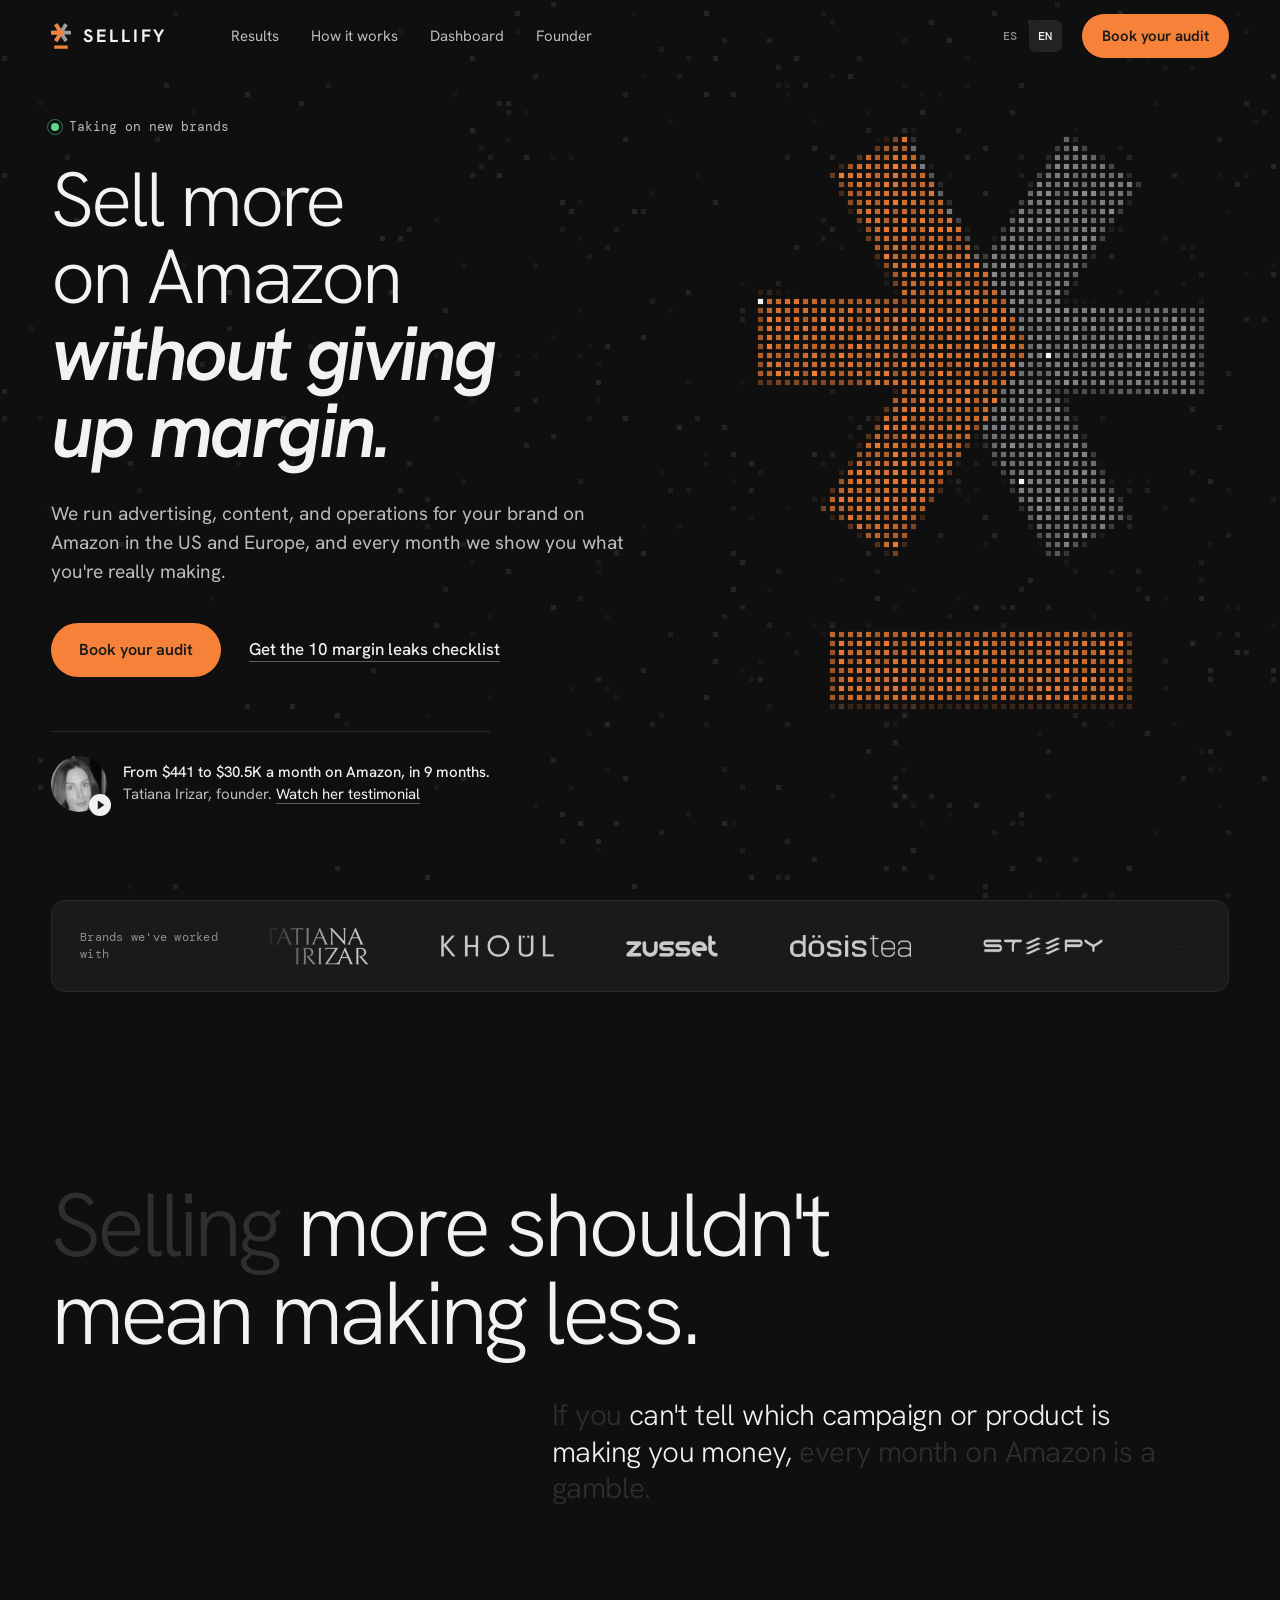
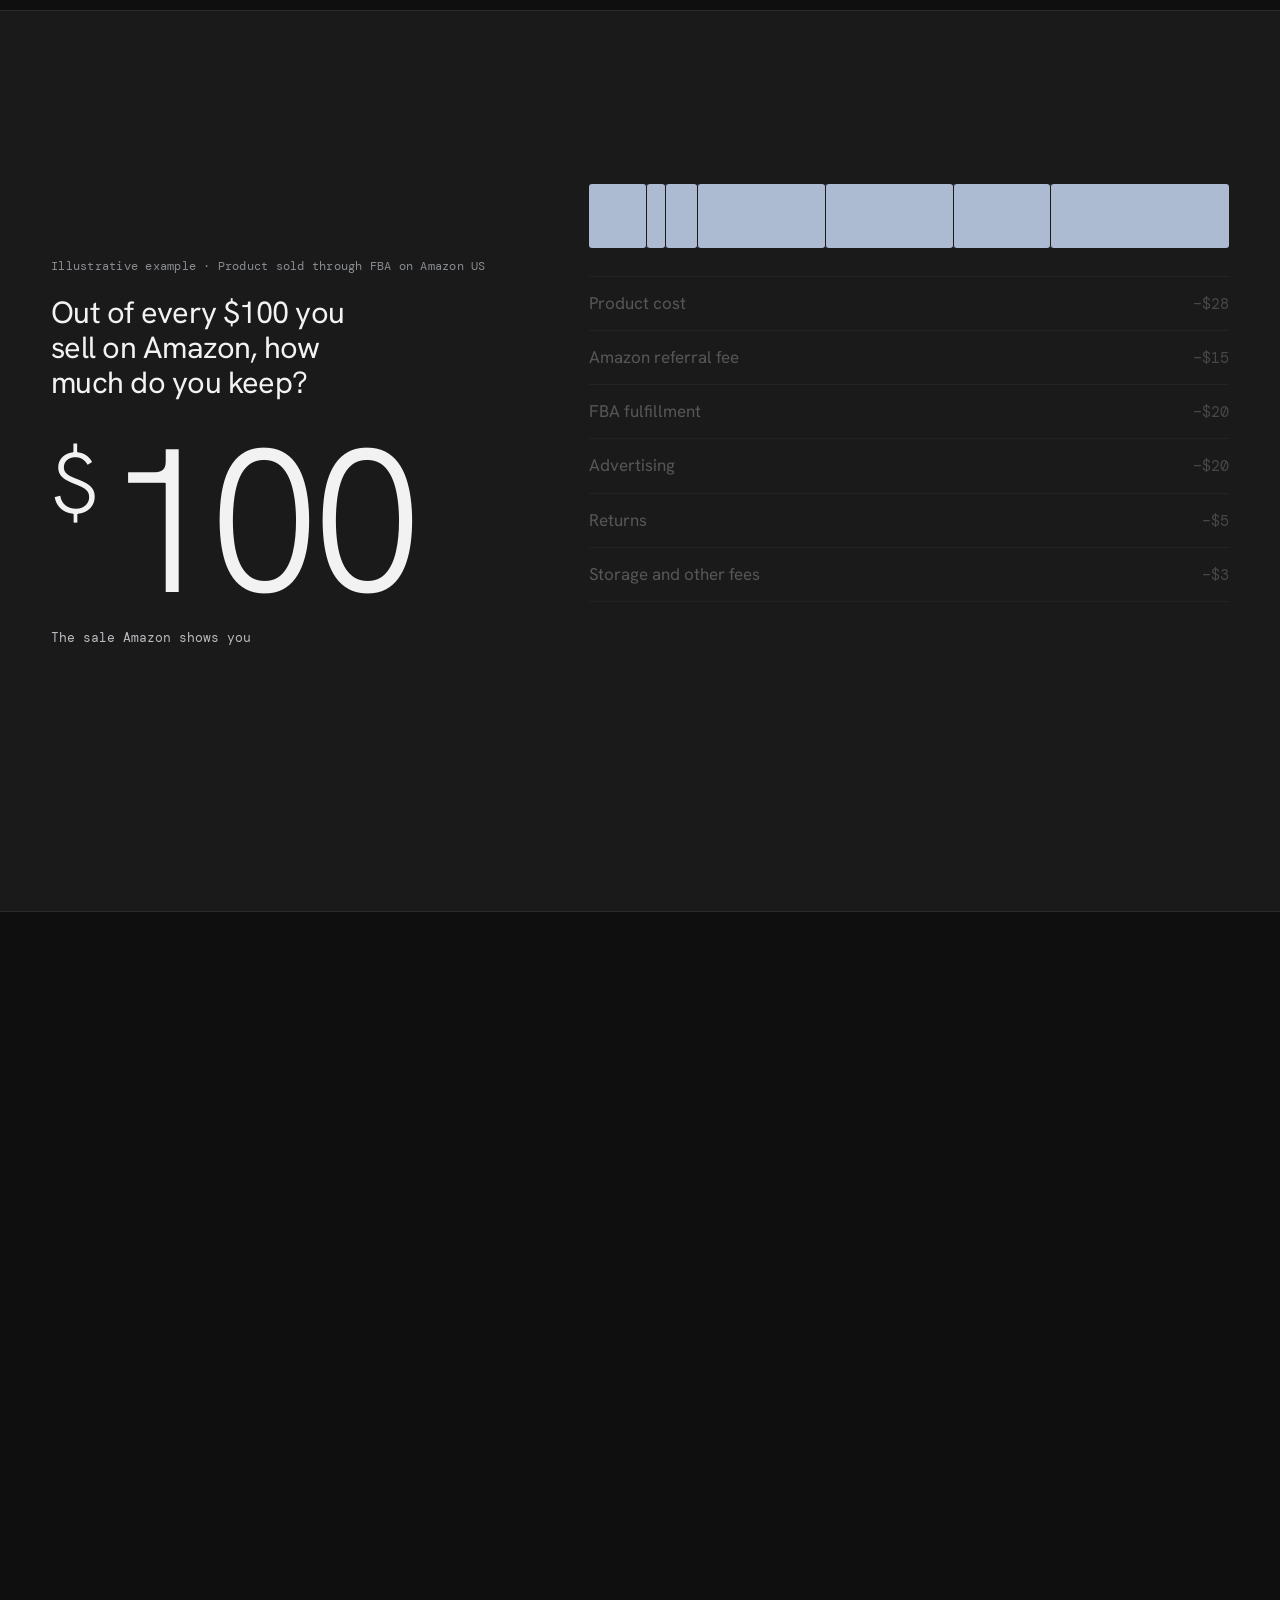
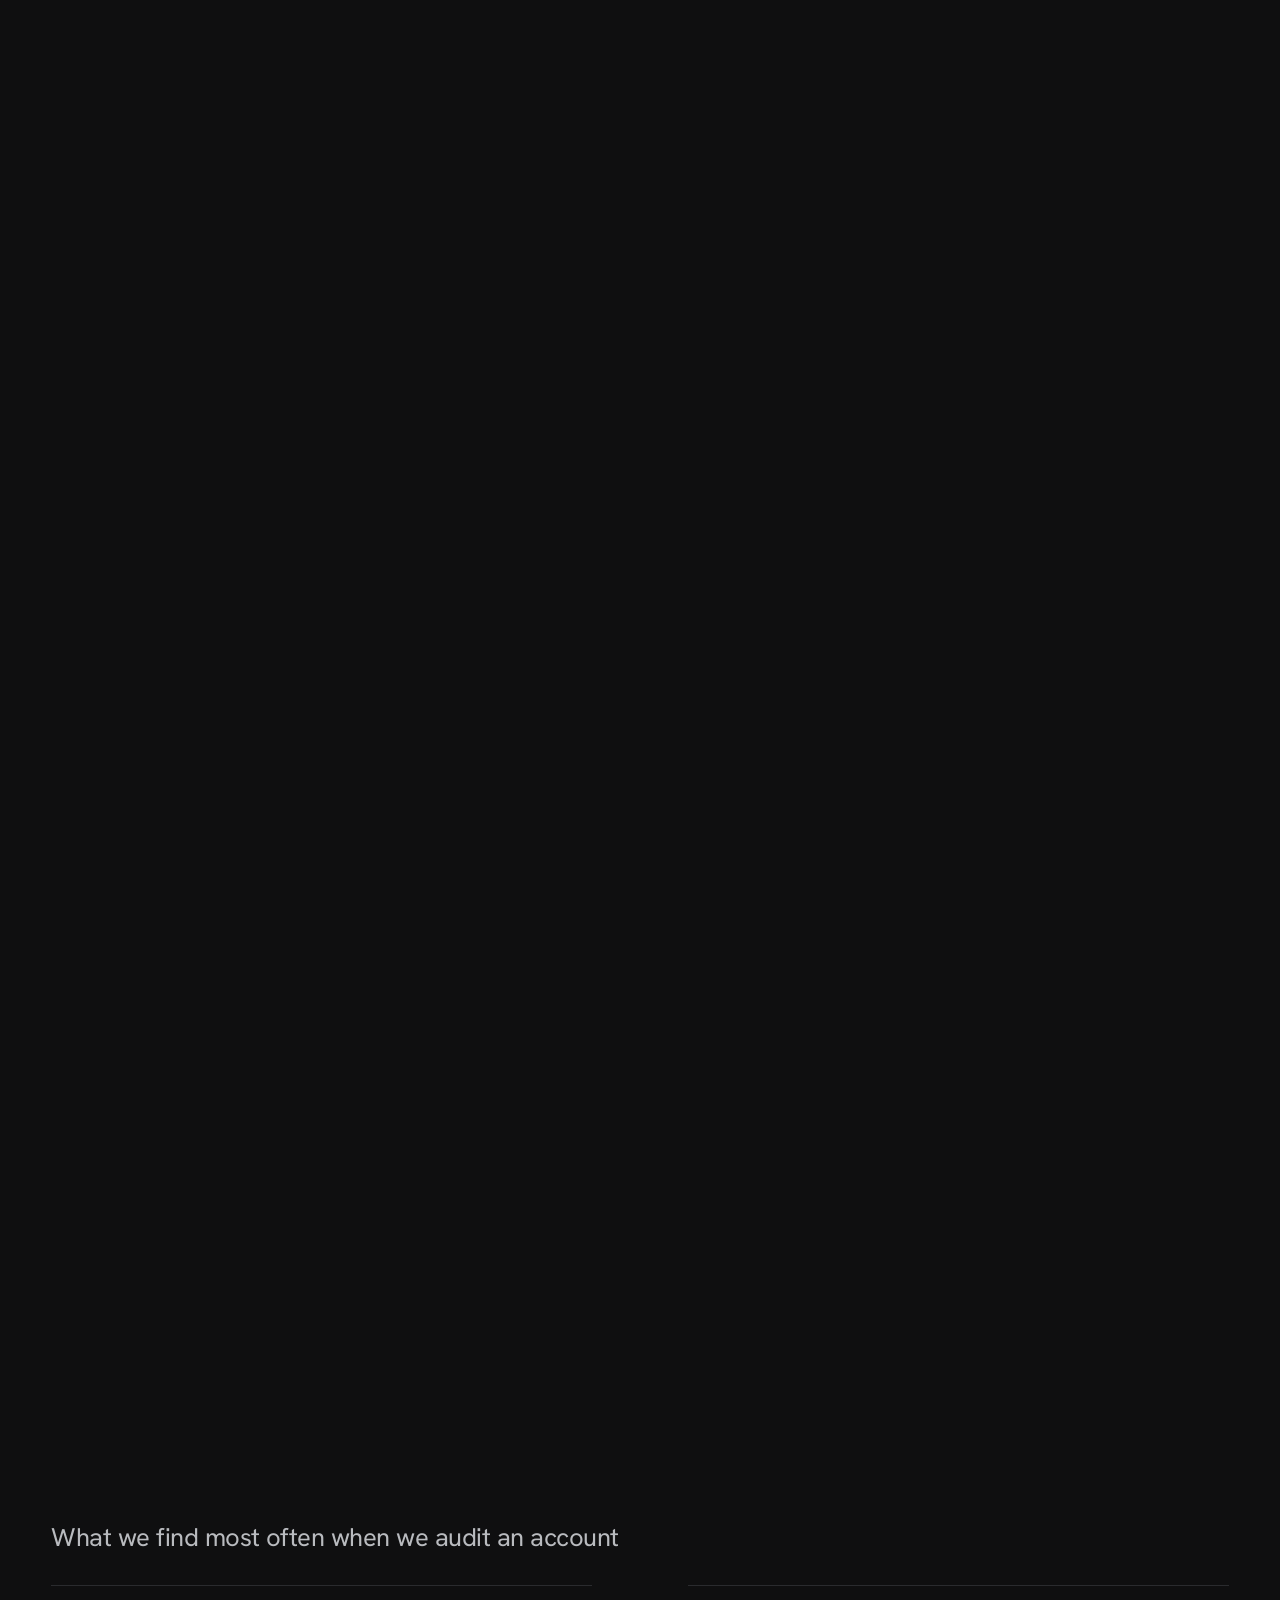
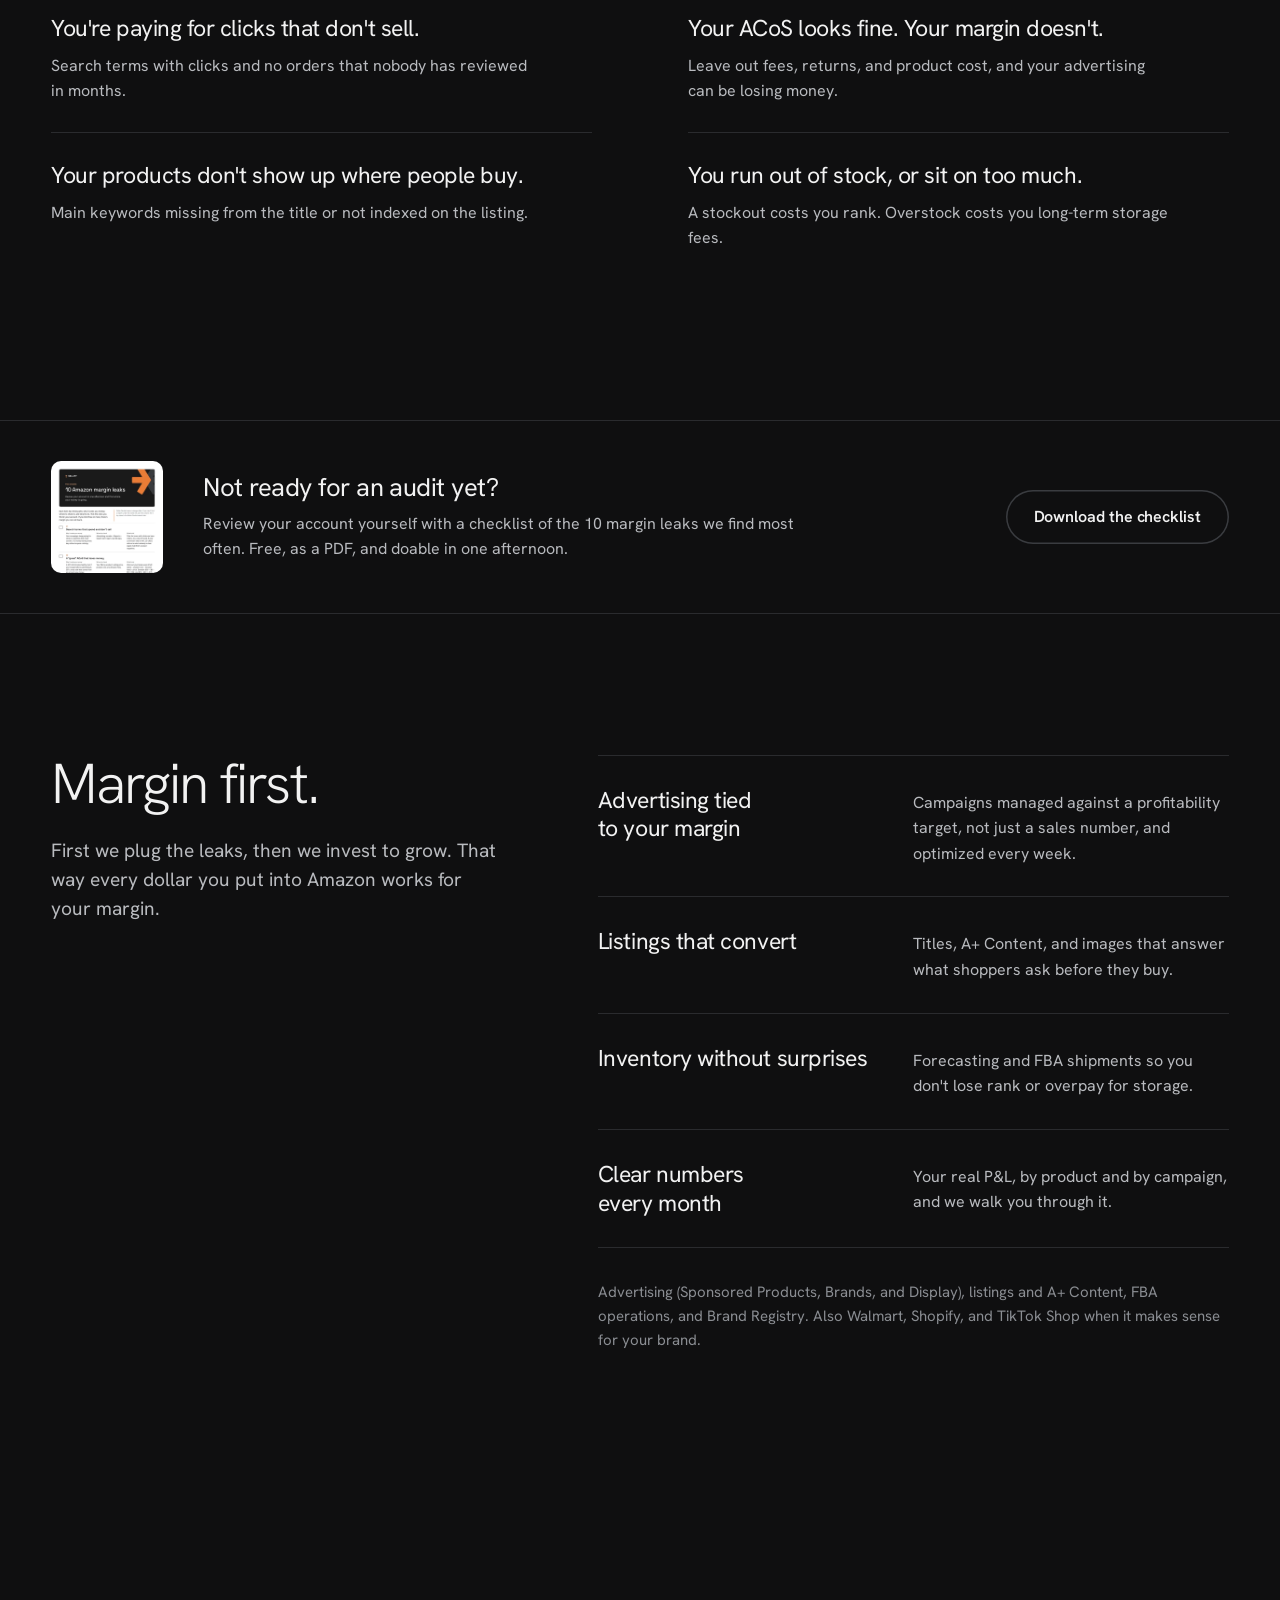
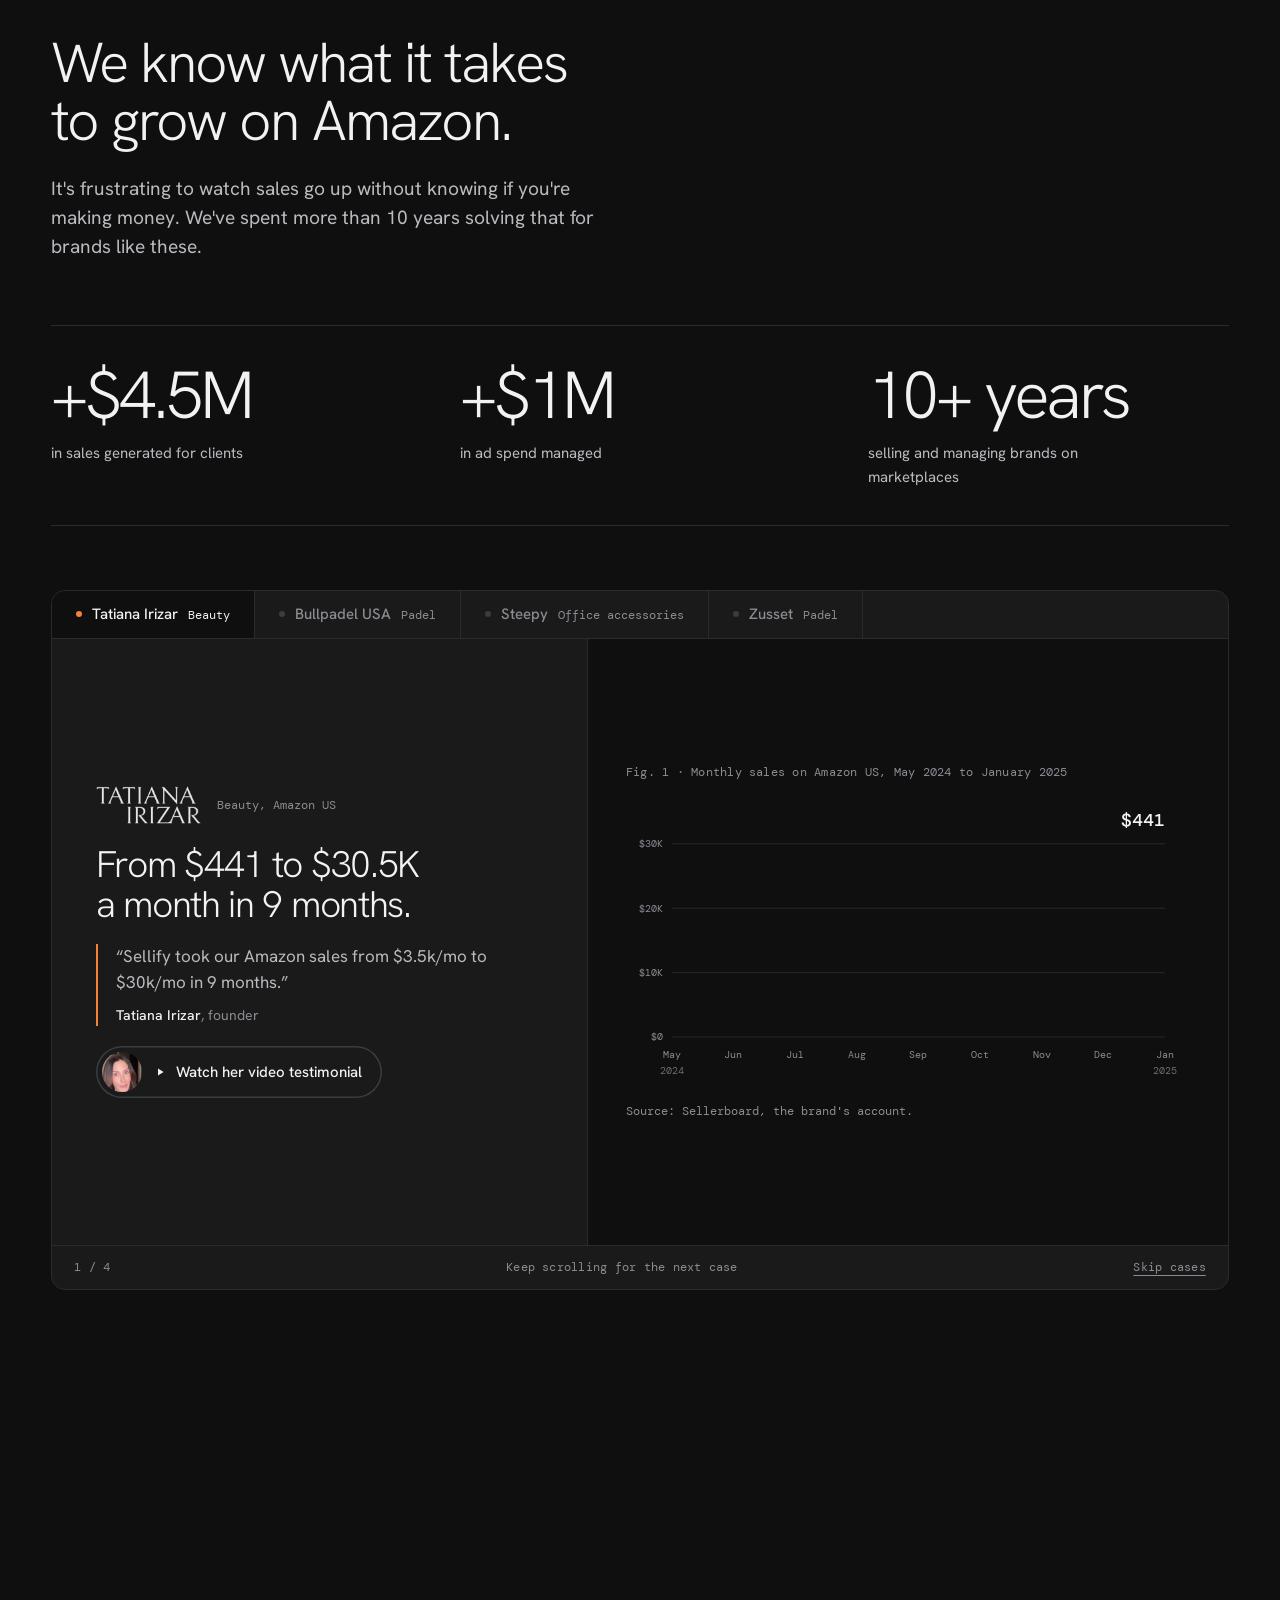
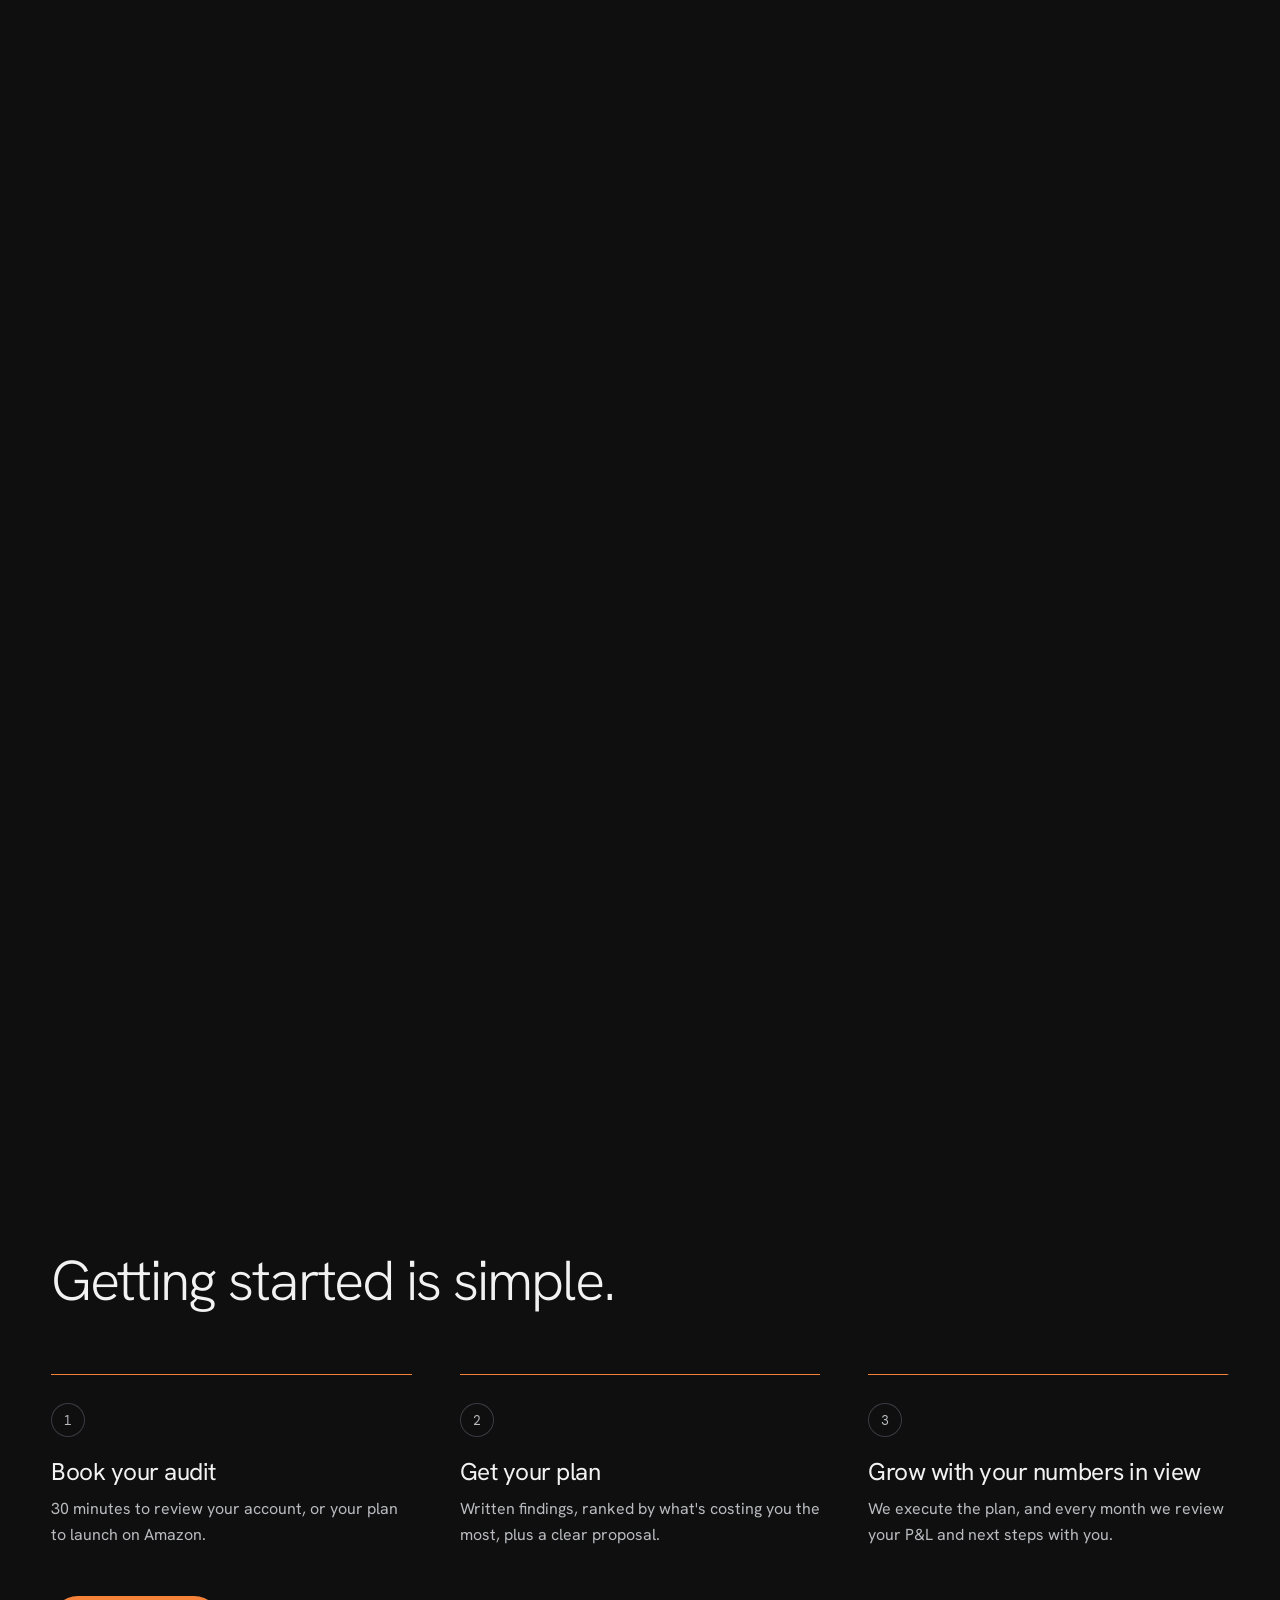
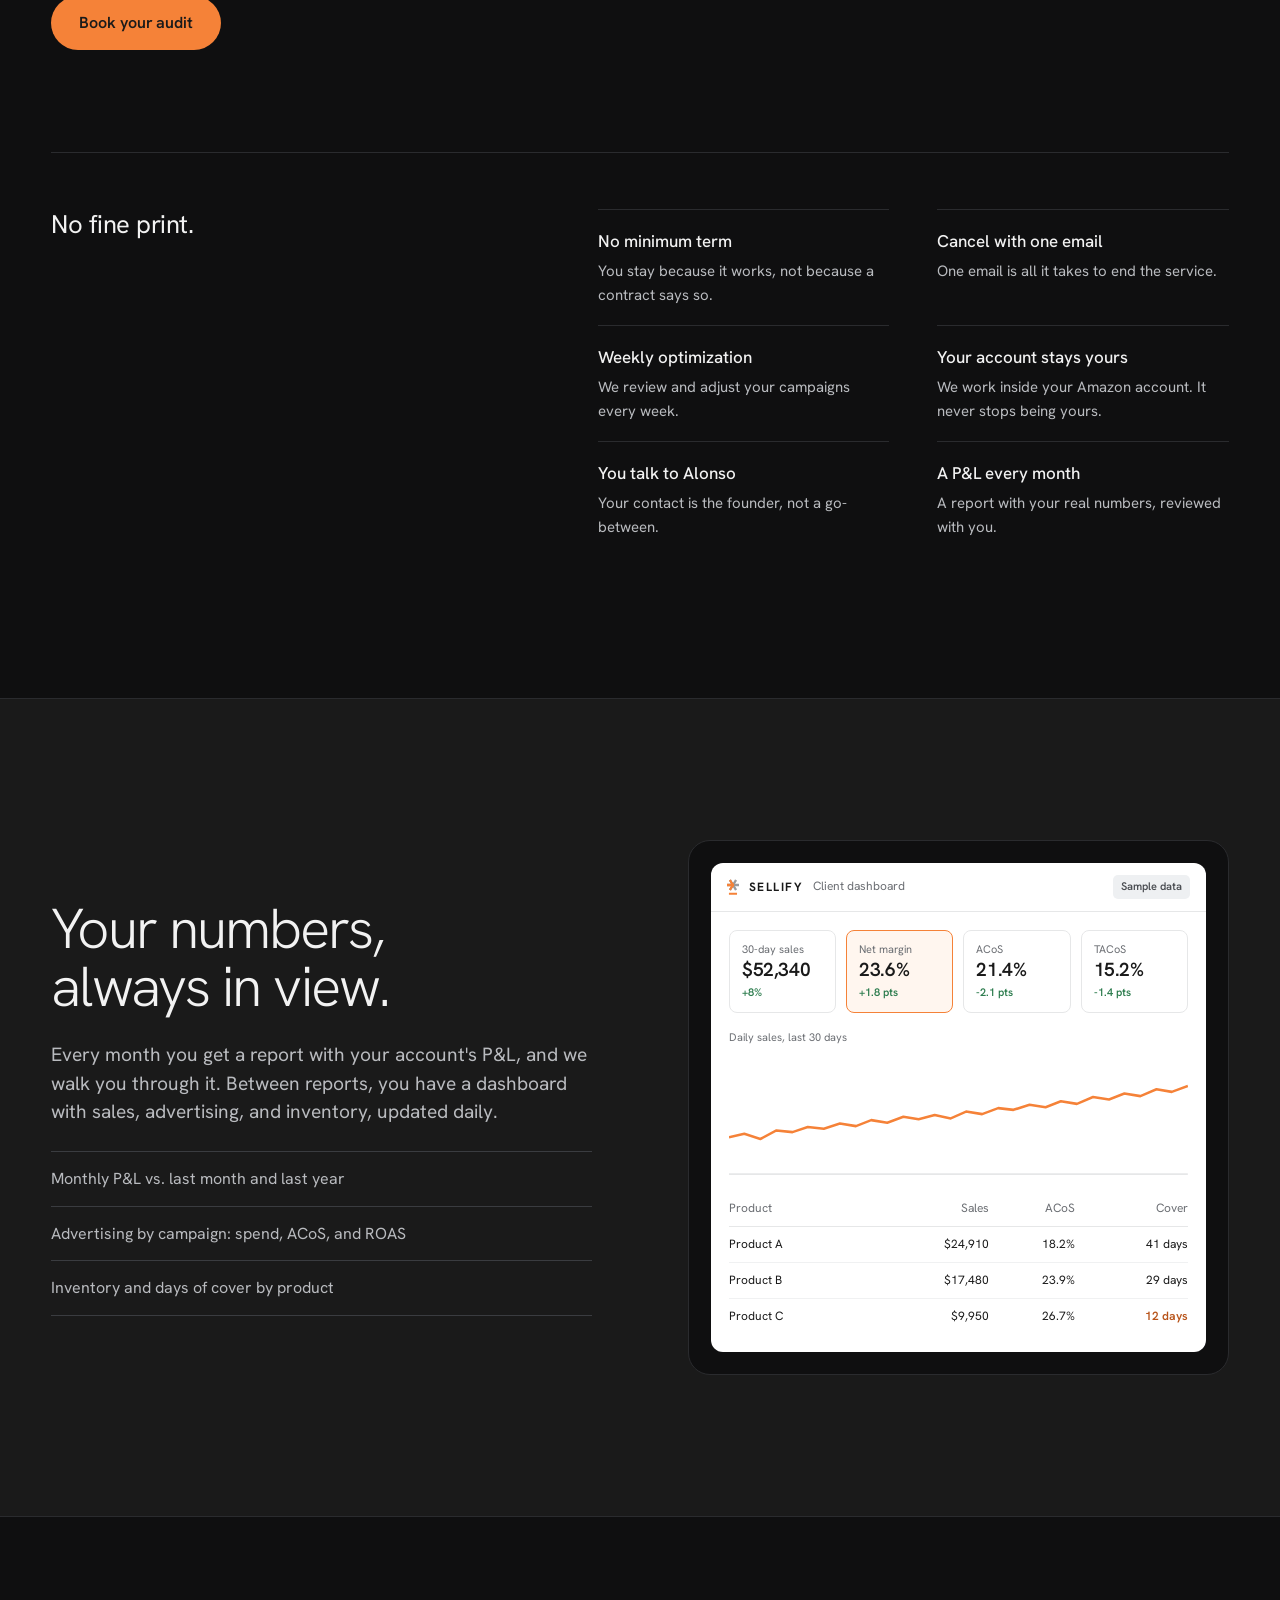
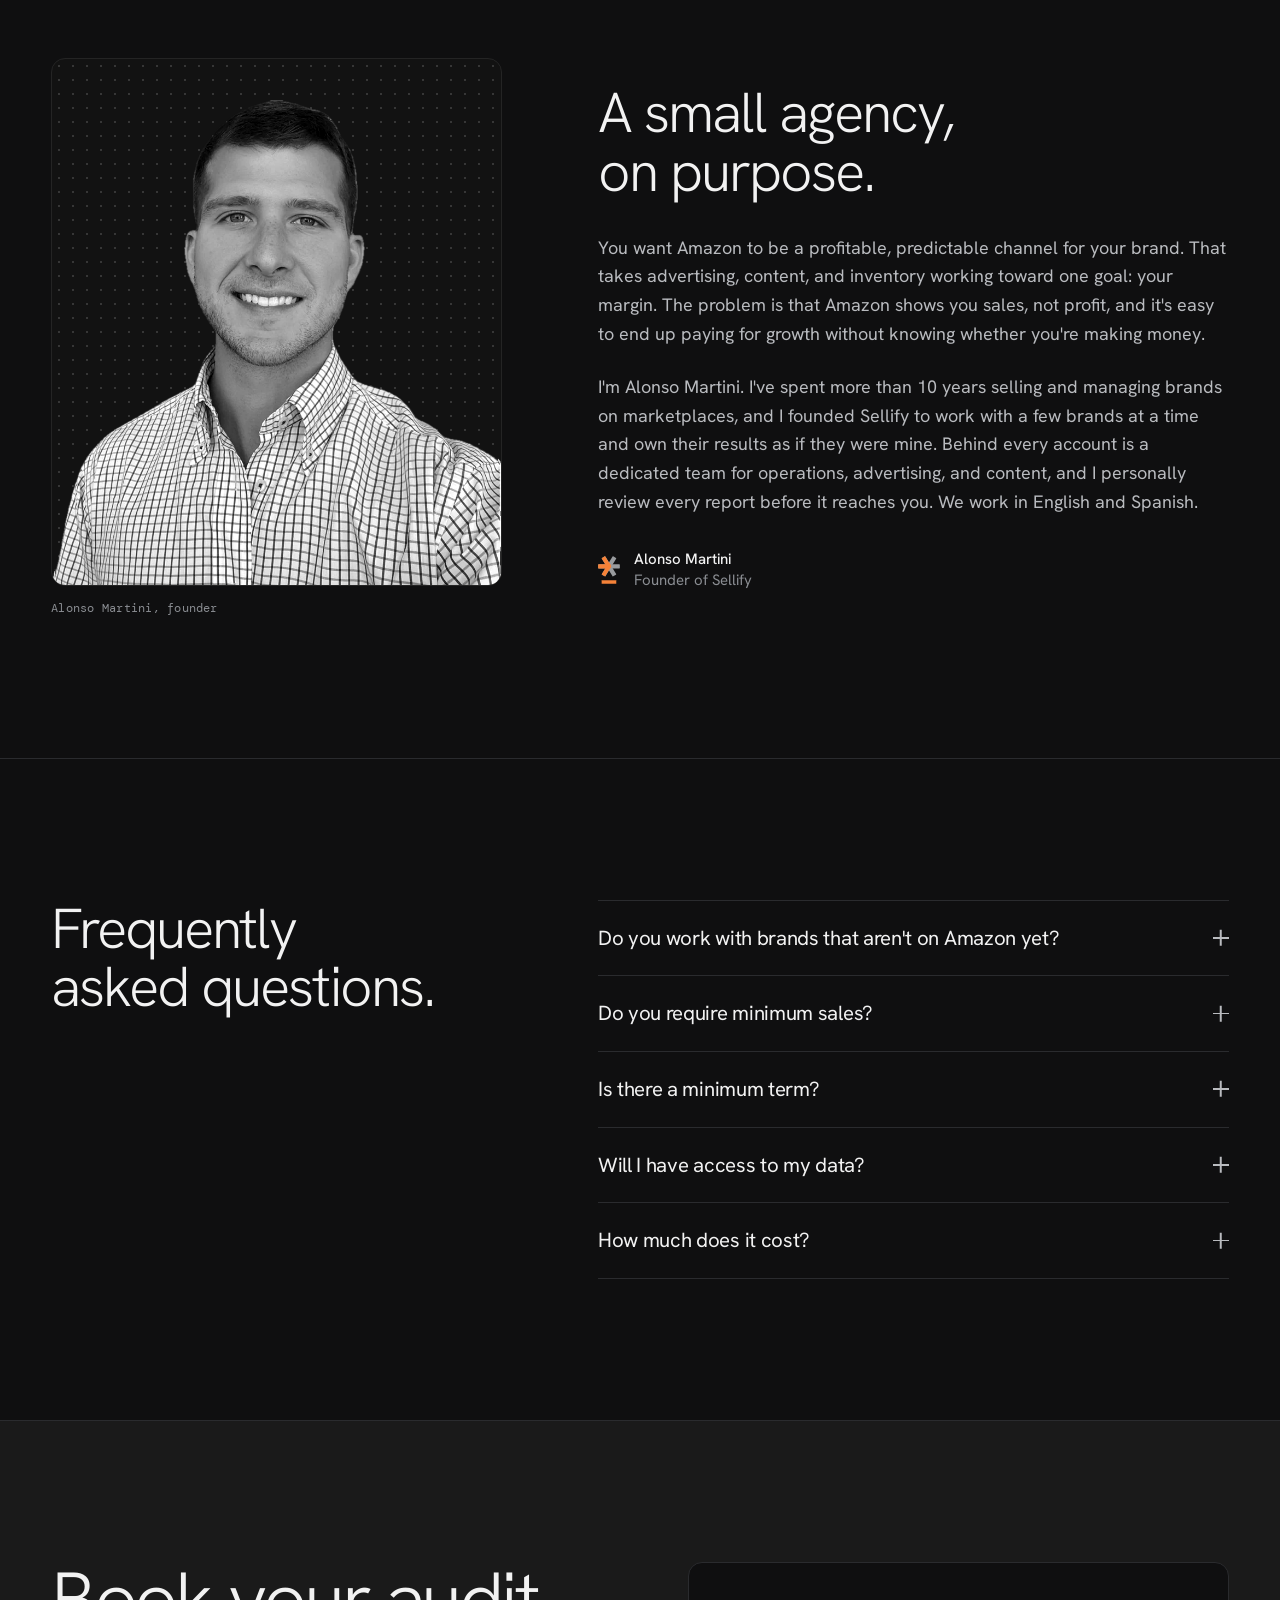
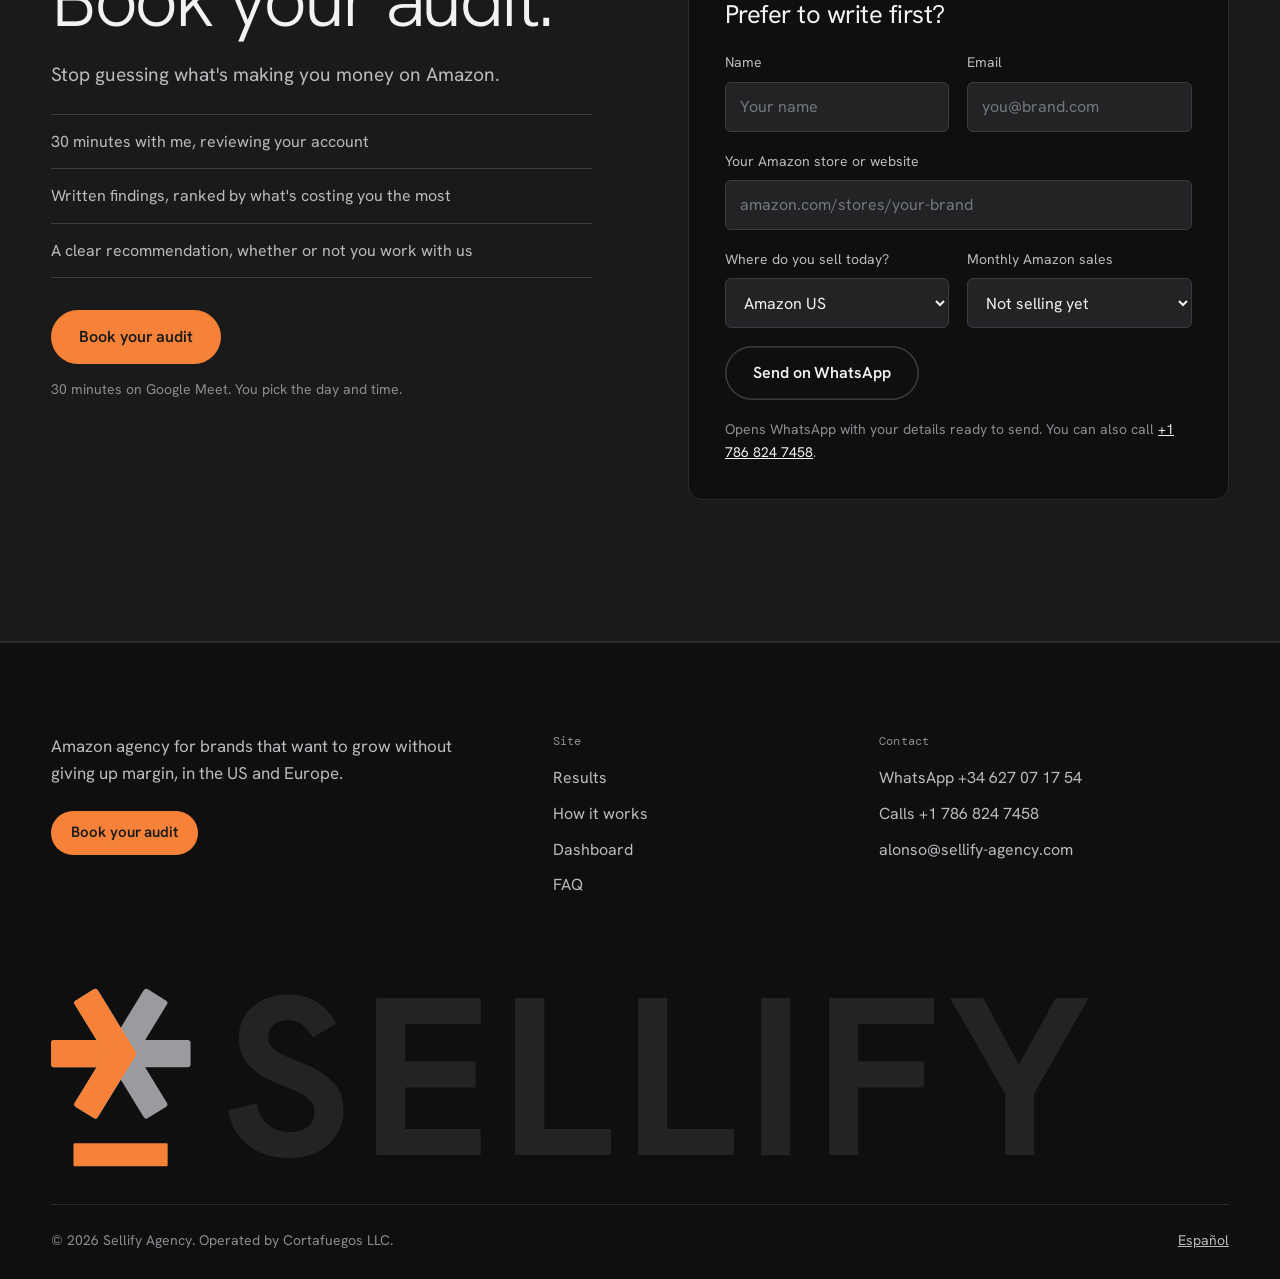
==== en/index.html @ 0baeda64 "Titular de Tatiana con la cifra de la gráfica y cinco logos nuevos - Caso y prueba del hero: de $441" ====
<!doctype html>
<html lang="en">
<head>
<meta charset="utf-8">
<meta name="viewport" content="width=device-width, initial-scale=1">
<title>Sellify | Amazon Agency: Sell More Without Giving Up Margin</title>
<meta name="description" content="Many brands sell more on Amazon and keep less. Sellify runs your advertising, content, and operations with your P&amp;L in plain view, so you grow without giving up margin.">
<link rel="canonical" href="https://www.sellify.us/en/">
<link rel="alternate" hreflang="es" href="https://www.sellify.us/">
<link rel="alternate" hreflang="en" href="https://www.sellify.us/en/">
<link rel="alternate" hreflang="x-default" href="https://www.sellify.us/">
<meta name="theme-color" content="#0F0F10">
<link rel="icon" href="/assets/favicon.svg" type="image/svg+xml">
<link rel="apple-touch-icon" href="/assets/apple-touch-icon.png">
<meta property="og:type" content="website">
<meta property="og:url" content="https://www.sellify.us/en/">
<meta property="og:title" content="Sellify | Sell more on Amazon without giving up margin">
<meta property="og:description" content="We run advertising, content, and operations for your brand on Amazon in the US and Europe, with your real P&amp;L every month.">
<meta property="og:image" content="https://www.sellify.us/assets/og-image-en.png">
<meta property="og:image:width" content="1200">
<meta property="og:image:height" content="630">
<meta property="og:locale" content="en_US">
<meta property="og:locale:alternate" content="es_ES">
<meta name="twitter:card" content="summary_large_image">
<link rel="preload" href="/assets/fonts/hanken-grotesk-latin-wght-normal.woff2" as="font" type="font/woff2" crossorigin>
<script type="application/ld+json">
{"@context":"https://schema.org","@type":"Organization","name":"Sellify Agency","legalName":"Cortafuegos LLC","url":"https://www.sellify.us/","logo":"https://www.sellify.us/assets/apple-touch-icon.png","email":"alonso@sellify-agency.com","telephone":"+1-786-824-7458","founder":{"@type":"Person","name":"Alonso Martini"},"areaServed":["US","ES","DE"],"knowsLanguage":["es","en"]}
</script>
<script>(function(d){d.className+=' js';setTimeout(function(){d.className+=' ready'},2500)})(document.documentElement)</script>
<link rel="stylesheet" href="/site.css">
<script defer src="/_vercel/insights/script.js"></script>
</head>
<body>
<a class="skip" href="#top">Skip to content</a>

<header class="hdr" data-hdr>
  <div class="wrap hdr__in">
    <a href="#top" class="brand" aria-label="Sellify, home"><svg width="20" height="26" viewBox="0 -4 548 708" aria-hidden="true"><use href="#sx-mark"></use></svg><span class="brand__word">SELLIFY</span></a>
    <nav class="nav" aria-label="Main"><a href="#results">Results</a><a href="#how-it-works">How it works</a><a href="#dashboard">Dashboard</a><a href="#founder">Founder</a></nav>
    <div class="hdr__end">
      <div class="lang" role="group" aria-label="Language"><a href="/" hreflang="es" lang="es" data-set-lang="es" aria-label="Español">ES</a><span aria-current="true">EN</span></div>
      <a href="https://calendar.app.google/2jLD97aqcqJvhxJu5" class="btn btn--sm" target="_blank" rel="noopener"><span class="btn__long">Book your audit</span><span class="btn__short">Audit</span></a>
    </div>
  </div>
</header>

<svg width="0" height="0" style="position:absolute" aria-hidden="true">
  <defs>
    <clipPath id="sx-clip"><polygon points="-20,-20 166,-20 336,258 53,720 -20,720"></polygon></clipPath>
    <g id="sx-bars">
      <rect x="0" y="204.5" width="548" height="107" rx="12"></rect>
      <rect x="3" y="204.5" width="542" height="107" rx="12" transform="rotate(58.5 274 258)"></rect>
      <rect x="3" y="204.5" width="542" height="107" rx="12" transform="rotate(-58.5 274 258)"></rect>
    </g>
    <g id="sx-mark">
      <use href="#sx-bars" fill="#999B9E"></use>
      <use href="#sx-bars" fill="#F58238" clip-path="url(#sx-clip)"></use>
      <rect x="88" y="610" width="370" height="90" rx="4" fill="#F58238"></rect>
    </g>
  </defs>
</svg>

<main id="top">

<section class="hero" data-hero>
  <canvas class="hero__canvas" data-mark-canvas aria-hidden="true"></canvas>
  <div class="wrap hero__in">
    <div class="hero__copy">
      <p class="status" data-in><span class="status__dot" aria-hidden="true"></span>Taking on new brands</p>
      <h1 class="hero__h1"><span class="ln"><span data-line>Sell more on Amazon</span></span> <span class="ln"><span data-line><em>without giving up margin.</em></span></span></h1>
      <p class="hero__sub" data-in>We run advertising, content, and operations for your brand on Amazon in the US and Europe, and every month we show you what you're really making.</p>
      <div class="hero__actions" data-in>
        <a href="https://calendar.app.google/2jLD97aqcqJvhxJu5" class="btn" target="_blank" rel="noopener">Book your audit</a>
        <a href="/assets/amazon-margin-leaks-checklist.pdf" class="link" target="_blank" rel="noopener">Get the 10 margin leaks checklist</a>
      </div>
      <a class="proof" href="#results" data-video-open data-in>
        <span class="proof__thumb"><img src="/assets/tatiana-thumb.webp" width="128" height="128" alt=""><svg viewBox="0 0 20 20" aria-hidden="true"><circle cx="10" cy="10" r="10" fill="#F2F2F2"/><path d="M8 6v8l6-4z" fill="#1A1A1A"/></svg></span>
        <span><b>From $441 to $30.5K a month on Amazon, in 9 months.</b>Tatiana Irizar, founder. <span class="proof__cta">Watch her testimonial</span></span>
      </a>
    </div>
    <div class="hero__art" data-mark-anchor aria-hidden="true"></div>
  </div>
</section>

<section class="logos" aria-label="Clients">
  <div class="wrap">
    <div class="logos__box">
      <p class="cap">Brands we've worked with</p>
      <div class="marquee" data-marquee>
        <ul class="marquee__track">
          <li><img src="/assets/logos/tatiana-irizar.webp" width="105" height="38" alt="Tatiana Irizar"></li>
          <li><img src="/assets/logos/khoul.webp" width="113" height="22" alt="Khoul"></li>
          <li><img src="/assets/logos/zusset.webp" width="92" height="22" alt="Zusset"></li>
          <li><img src="/assets/logos/dosis-tea.webp" width="121" height="22" alt="Dösis Tea"></li>
          <li><img src="/assets/logos/steepy.webp" width="120" height="18" alt="Steepy"></li>
          <li><img src="/assets/logos/valentina-gordon.webp" width="129" height="32" alt="Valentina Gordon"></li>
          <li><img src="/assets/logos/bullpadel.webp" width="125" height="26" alt="Bullpadel USA"></li>
          <li><img src="/assets/logos/bb-belen-berbel.webp" width="39" height="34" alt="BB by Belén Berbel"></li>
          <li><img src="/assets/logos/psychodelic.webp" width="45" height="46" alt="Psychodelic"></li>
        </ul>
      </div>
    </div>
  </div>
</section>

<section id="problem" class="say">
  <div class="wrap">
    <h2 class="say__h" data-words>Selling more shouldn't mean making less.</h2>
    <p class="say__p" data-words>If you can't tell which campaign or product is making you money, every month on Amazon is a gamble.</p>
  </div>
</section>

<section class="pl" data-pl aria-labelledby="pl-title">
  <div class="wrap pl__in">
    <div class="pl__left">
      <p class="cap">Illustrative example · Product sold through FBA on Amazon US</p>
      <h3 class="pl__title" id="pl-title">Out of every $100 you sell on Amazon, how much do you keep?</h3>
      <p class="pl__big"><span class="pl__cur">$</span><span data-pl-num>9</span></p>
      <p class="pl__state"><span data-pl-state data-a="The sale Amazon shows you" data-m="What's left so far" data-b="What you keep">What you keep</span></p>
    </div>
    <div class="pl__right">
      <div class="pl__track" aria-hidden="true">
        <i class="pl__keep" data-pl-keep></i>
        <i class="pl__seg" style="left:72%;width:28%" data-pl-seg></i><i class="pl__seg" style="left:57%;width:15%" data-pl-seg></i><i class="pl__seg" style="left:37%;width:20%" data-pl-seg></i><i class="pl__seg" style="left:17%;width:20%" data-pl-seg></i><i class="pl__seg" style="left:12%;width:5%" data-pl-seg></i><i class="pl__seg" style="left:9%;width:3%" data-pl-seg></i>
        <span class="pl__goal" data-pl-goal><span>Healthy margin: $15</span></span>
      </div>
      <ol class="pl__rows">
        <li data-pl-row data-amt="28"><span>Product cost</span><b>−$28</b></li><li data-pl-row data-amt="15"><span>Amazon referral fee</span><b>−$15</b></li><li data-pl-row data-amt="20"><span>FBA fulfillment</span><b>−$20</b></li><li data-pl-row data-amt="20"><span>Advertising</span><b>−$20</b></li><li data-pl-row data-amt="5"><span>Returns</span><b>−$5</b></li><li data-pl-row data-amt="3"><span>Storage and other fees</span><b>−$3</b></li>
      </ol>
      <div class="pl__foot" data-pl-foot>
        <p class="pl__punch">Amazon shows you the $100. You keep $9, when a healthy margin is around $15. Closing that gap is our job.</p>
        <p class="pl__note">Each product's real breakdown shows up in your P&amp;L.</p>
      </div>
    </div>
  </div>
</section>

<section class="sec sec--tight">
  <div class="wrap">
    <h2 class="h3 problems__title">What we find most often when we audit an account</h2>
    <ul class="problems"><li><h3>You're paying for clicks that don't sell.</h3><p>Search terms with clicks and no orders that nobody has reviewed in months.</p></li><li><h3>Your ACoS looks fine. Your margin doesn't.</h3><p>Leave out fees, returns, and product cost, and your advertising can be losing money.</p></li><li><h3>Your products don't show up where people buy.</h3><p>Main keywords missing from the title or not indexed on the listing.</p></li><li><h3>You run out of stock, or sit on too much.</h3><p>A stockout costs you rank. Overstock costs you long-term storage fees.</p></li></ul>
  </div>
</section>

<section class="band" aria-label="Free checklist">
  <div class="wrap band__in">
    <img class="band__img" src="/assets/checklist-preview-en.webp" width="480" height="480" alt="Cover of the 10 Amazon margin leaks checklist" loading="lazy">
    <div class="band__copy">
      <h2 class="h3">Not ready for an audit yet?</h2>
      <p>Review your account yourself with a checklist of the 10 margin leaks we find most often. Free, as a PDF, and doable in one afternoon.</p>
    </div>
    <a class="btn btn--ghost" href="/assets/amazon-margin-leaks-checklist.pdf" target="_blank" rel="noopener">Download the checklist</a>
  </div>
</section>

<section id="margin" class="sec">
  <div class="wrap duo">
    <div class="duo__head">
      <h2 class="h2">Margin first.</h2>
      <p class="lead">First we plug the leaks, then we invest to grow. That way every dollar you put into Amazon works for your margin.</p>
    </div>
    <div>
      <ul class="rows" data-rows><li><h3>Advertising tied to your margin</h3><p>Campaigns managed against a profitability target, not just a sales number, and optimized every week.</p></li><li><h3>Listings that convert</h3><p>Titles, A+ Content, and images that answer what shoppers ask before they buy.</p></li><li><h3>Inventory without surprises</h3><p>Forecasting and FBA shipments so you don't lose rank or overpay for storage.</p></li><li><h3>Clear numbers every month</h3><p>Your real P&amp;L, by product and by campaign, and we walk you through it.</p></li></ul>
      <p class="duo__note">Advertising (Sponsored Products, Brands, and Display), listings and A+ Content, FBA operations, and Brand Registry. Also Walmart, Shopify, and TikTok Shop when it makes sense for your brand.</p>
    </div>
  </div>
</section>

<section id="results" class="cases">
  <div class="wrap">
    <div class="head">
      <h2 class="h2">We know what it takes to grow on Amazon.</h2>
      <p class="lead">It's frustrating to watch sales go up without knowing if you're making money. We've spent more than 10 years solving that for brands like these.</p>
    </div>
    <dl class="stats" data-stats><div><dt><span data-n="4.5" data-dec="1" data-pre="+$" data-suf="M">+$4.5M</span></dt><dd>in sales generated for clients</dd></div><div><dt><span data-n="1" data-dec="0" data-pre="+$" data-suf="M">+$1M</span></dt><dd>in ad spend managed</dd></div><div><dt><span data-n="10" data-dec="0" data-pre="" data-suf="+ years">10+ years</span></dt><dd>selling and managing brands on marketplaces</dd></div></dl>
  </div>
  <div class="viewer" data-viewer>
    <div class="wrap">
      <div class="viewer__frame">
        <div class="viewer__tabs" role="tablist" aria-label="Client results"><button type="button" class="tab" role="tab" id="tab-0" aria-controls="case-0" aria-selected="true" data-tab="0"><b>Tatiana Irizar</b><span>Beauty</span></button><button type="button" class="tab" role="tab" id="tab-1" aria-controls="case-1" aria-selected="false" data-tab="1"><b>Bullpadel USA</b><span>Padel</span></button><button type="button" class="tab" role="tab" id="tab-2" aria-controls="case-2" aria-selected="false" data-tab="2"><b>Steepy</b><span>Office accessories</span></button><button type="button" class="tab" role="tab" id="tab-3" aria-controls="case-3" aria-selected="false" data-tab="3"><b>Zusset</b><span>Padel</span></button></div>
        <div class="viewer__body">
      <article class="case" id="case-0" role="tabpanel" aria-labelledby="tab-0" data-case="0">
        <div class="case__copy">
          <p class="case__brand"><img src="/assets/logos/tatiana-irizar.webp" width="105" height="38" alt="Tatiana Irizar" loading="lazy"><span>Beauty, Amazon US</span></p>
          <h3 class="case__result">From $441 to $30.5K a month in 9 months.</h3>
          
          <blockquote class="case__quote"><p>“Sellify took our Amazon sales from $3.5k/mo to $30k/mo in 9 months.”</p><footer><b>Tatiana Irizar</b>, founder</footer></blockquote>
          <button type="button" class="play" data-video-open hidden><img src="/assets/tatiana-thumb.webp" width="128" height="128" alt="" loading="lazy"><svg viewBox="0 0 20 20" aria-hidden="true"><path d="M7.5 5.5v9l7-4.5z" fill="currentColor"></path></svg><span>Watch her video testimonial</span></button>
        </div>
        <figure class="case__fig case__fig--chart" data-fig="chart">
          <figcaption class="cap">Fig. 1 · Monthly sales on Amazon US, May 2024 to January 2025</figcaption>
          <svg class="chart" viewBox="0 0 640 320" role="img" aria-label="Chart of Tatiana Irizar's monthly Amazon sales: from $441 in May 2024 to $30,546 in January 2025.">
            <defs>
              <linearGradient id="chart-fill" x1="0" y1="0" x2="0" y2="1"><stop offset="0" stop-color="#F58238" stop-opacity=".30"></stop><stop offset="1" stop-color="#F58238" stop-opacity="0"></stop></linearGradient>
              <clipPath id="chart-clip"><rect x="0" y="0" width="640" height="320" data-chart-clip></rect></clipPath>
            </defs>
            <line x1="52" y1="268.0" x2="612" y2="268.0" class="chart__grid"></line><text x="42" y="272.0" text-anchor="end" class="chart__tick">$0</text><line x1="52" y1="194.9" x2="612" y2="194.9" class="chart__grid"></line><text x="42" y="198.9" text-anchor="end" class="chart__tick">$10K</text><line x1="52" y1="121.8" x2="612" y2="121.8" class="chart__grid"></line><text x="42" y="125.8" text-anchor="end" class="chart__tick">$20K</text><line x1="52" y1="48.6" x2="612" y2="48.6" class="chart__grid"></line><text x="42" y="52.6" text-anchor="end" class="chart__tick">$30K</text>
            <text x="52.0" y="292" text-anchor="middle" class="chart__tick">May</text><text x="122.0" y="292" text-anchor="middle" class="chart__tick">Jun</text><text x="192.0" y="292" text-anchor="middle" class="chart__tick">Jul</text><text x="262.0" y="292" text-anchor="middle" class="chart__tick">Aug</text><text x="332.0" y="292" text-anchor="middle" class="chart__tick">Sep</text><text x="402.0" y="292" text-anchor="middle" class="chart__tick">Oct</text><text x="472.0" y="292" text-anchor="middle" class="chart__tick">Nov</text><text x="542.0" y="292" text-anchor="middle" class="chart__tick">Dec</text><text x="612.0" y="292" text-anchor="middle" class="chart__tick">Jan</text>
            <text x="52.0" y="310" text-anchor="middle" class="chart__year">2024</text><text x="612.0" y="310" text-anchor="middle" class="chart__year">2025</text>
            <g clip-path="url(#chart-clip)">
              <path d="M52.0,268 L52.0,264.8 L122.0,258.8 L192.0,190.7 L262.0,220.0 L332.0,226.5 L402.0,161.5 L472.0,177.8 L542.0,144.7 L612.0,44.6 L612.0,268 Z" fill="url(#chart-fill)"></path>
              <polyline points="52.0,264.8 122.0,258.8 192.0,190.7 262.0,220.0 332.0,226.5 402.0,161.5 472.0,177.8 542.0,144.7 612.0,44.6" class="chart__line"></polyline>
            </g>
            <circle cx="52.0" cy="264.8" r="4" class="chart__dot" data-dot></circle><circle cx="122.0" cy="258.8" r="4" class="chart__dot" data-dot></circle><circle cx="192.0" cy="190.7" r="4" class="chart__dot" data-dot></circle><circle cx="262.0" cy="220.0" r="4" class="chart__dot" data-dot></circle><circle cx="332.0" cy="226.5" r="4" class="chart__dot" data-dot></circle><circle cx="402.0" cy="161.5" r="4" class="chart__dot" data-dot></circle><circle cx="472.0" cy="177.8" r="4" class="chart__dot" data-dot></circle><circle cx="542.0" cy="144.7" r="4" class="chart__dot" data-dot></circle><circle cx="612.0" cy="44.6" r="6" class="chart__dot chart__dot--end" data-dot></circle>
            <text x="54.0" y="250.8" text-anchor="start" class="chart__val" data-chart-first>$441</text>
            <text x="612.0" y="28.6" text-anchor="end" class="chart__val chart__val--end" data-chart-last>$30,546</text>
          </svg>
          <p class="case__src">Source: Sellerboard, the brand's account.</p>
        </figure>
      </article>
      <article class="case" id="case-1" role="tabpanel" aria-labelledby="tab-1" data-case="1">
        <div class="case__copy">
          <p class="case__brand"><img src="/assets/logos/bullpadel.webp" width="125" height="26" alt="Bullpadel USA" loading="lazy"><span>Padel</span></p>
          <h3 class="case__result">-20% ACoS and +110% revenue, in 8 months.</h3>
          
          <blockquote class="case__quote"><p>“They rebuilt our entire PPC strategy.”</p><footer><b>Carlos L.</b>, CFO</footer></blockquote>
          
        </div>
        <figure class="case__fig case__fig--photo" data-fig="stats">
          <figcaption class="cap">Fig. 2 · Result in 8 months</figcaption>
          <div class="case__media"><div class="tile"><img onerror="this.onerror=null;this.src='https://m.media-amazon.com/images/I/515cgaxhbKL.jpg'" src="/_vercel/image?url=https%3A%2F%2Fm.media-amazon.com%2Fimages%2FI%2F515cgaxhbKL.jpg&amp;w=640&amp;q=80" alt="Bullpadel Vertex 05 padel racket" width="640" height="640" loading="lazy"></div><div class="bigs"><div class="big"><b><span data-n="110" data-pre="+" data-suf="%">+110%</span></b><span>revenue</span></div><div class="big"><b><span data-n="20" data-pre="−" data-suf="%">−20%</span></b><span>ACoS</span></div></div></div>
        </figure>
      </article>
      <article class="case" id="case-2" role="tabpanel" aria-labelledby="tab-2" data-case="2">
        <div class="case__copy">
          <p class="case__brand"><img src="/assets/logos/steepy.webp" width="120" height="18" alt="Steepy" loading="lazy"><span>Office accessories</span></p>
          <h3 class="case__result">+85% sales, year over year.</h3>
          
          <blockquote class="case__quote"><p>“The Sellify team came in with a clear plan, took over the day-to-day operations, and completely optimized our listings.”</p><footer><b>Alberto O.</b>, founder</footer></blockquote>
          
        </div>
        <figure class="case__fig case__fig--photo" data-fig="bars">
          <figcaption class="cap">Fig. 3 · Sales, year over year</figcaption>
          <div class="case__media"><div class="tile"><img onerror="this.onerror=null;this.src='https://m.media-amazon.com/images/I/71qa1ehZGUL.jpg'" src="/_vercel/image?url=https%3A%2F%2Fm.media-amazon.com%2Fimages%2FI%2F71qa1ehZGUL.jpg&amp;w=640&amp;q=80" alt="Steepy portable laptop stand" width="640" height="640" loading="lazy"></div><div class="bigs">
              <div class="big"><b><span data-n="85" data-pre="+" data-suf="%">+85%</span></b><span>sales</span></div>
              <div class="yoy" aria-hidden="true">
                <div class="yoy__row"><span>Prior year</span><i style="--w:54.05%" data-bar></i><em>100</em></div>
                <div class="yoy__row yoy__row--now"><span>This year</span><i style="--w:100%" data-bar></i><em>185</em></div>
              </div>
              <p class="case__src">Index: prior year = 100.</p>
            </div></div>
        </figure>
      </article>
      <article class="case" id="case-3" role="tabpanel" aria-labelledby="tab-3" data-case="3">
        <div class="case__copy">
          <p class="case__brand"><img src="/assets/logos/zusset.webp" width="92" height="22" alt="Zusset" loading="lazy"><span>Padel</span></p>
          <h3 class="case__result">From setup to first sale.</h3>
          
          <blockquote class="case__quote"><p>“Being on Amazon was intimidating and we had no idea where to start. Alonso and his team handled our entire multi-channel launch.”</p><footer><b>Carlos G.</b>, CEO and founder</footer></blockquote>
          
        </div>
        <figure class="case__fig case__fig--photo" data-fig="launch">
          <figcaption class="cap">Fig. 4 · Launch</figcaption>
          <div class="case__media"><div class="tile"><img onerror="this.onerror=null;this.src='https://m.media-amazon.com/images/I/81eb+MPQm6L.jpg'" src="/_vercel/image?url=https%3A%2F%2Fm.media-amazon.com%2Fimages%2FI%2F81eb%2BMPQm6L.jpg&amp;w=640&amp;q=80" alt="Zusset Solid Pro padel racket" width="640" height="640" loading="lazy"></div><ol class="launch"><li data-step><span></span>Account setup</li><li data-step><span></span>Multi-channel launch</li><li data-step><span></span>First sale</li></ol></div>
        </figure>
      </article>
        </div>
        <div class="viewer__foot">
          <span class="cap" data-viewer-count>1 / 4</span>
          <span class="cap viewer__hint">Keep scrolling for the next case</span>
          <a class="cap viewer__skip" href="#how-it-works">Skip cases</a>
        </div>
      </div>
    </div>
  </div>
</section>

<section id="how-it-works" class="sec">
  <div class="wrap">
    <div class="head"><h2 class="h2">Getting started is simple.</h2></div>
    <ol class="steps" data-steps><li><span class="steps__n" aria-hidden="true">1</span><h3>Book your audit</h3><p>30 minutes to review your account, or your plan to launch on Amazon.</p></li><li><span class="steps__n" aria-hidden="true">2</span><h3>Get your plan</h3><p>Written findings, ranked by what's costing you the most, plus a clear proposal.</p></li><li><span class="steps__n" aria-hidden="true">3</span><h3>Grow with your numbers in view</h3><p>We execute the plan, and every month we review your P&amp;L and next steps with you.</p></li></ol>
    <a href="https://calendar.app.google/2jLD97aqcqJvhxJu5" class="btn" target="_blank" rel="noopener">Book your audit</a>
    <div class="terms">
      <h3 class="h3">No fine print.</h3>
      <dl class="terms__list"><div><dt>No minimum term</dt><dd>You stay because it works, not because a contract says so.</dd></div><div><dt>Cancel with one email</dt><dd>One email is all it takes to end the service.</dd></div><div><dt>Weekly optimization</dt><dd>We review and adjust your campaigns every week.</dd></div><div><dt>Your account stays yours</dt><dd>We work inside your Amazon account. It never stops being yours.</dd></div><div><dt>You talk to Alonso</dt><dd>Your contact is the founder, not a go-between.</dd></div><div><dt>A P&amp;L every month</dt><dd>A report with your real numbers, reviewed with you.</dd></div></dl>
    </div>
  </div>
</section>

<section id="dashboard" class="sec sec--panel">
  <div class="wrap split">
    <div class="split__copy">
      <h2 class="h2">Your numbers, always in view.</h2>
      <p class="lead">Every month you get a report with your account's P&amp;L, and we walk you through it. Between reports, you have a dashboard with sales, advertising, and inventory, updated daily.</p>
      <ul class="rule-list"><li>Monthly P&amp;L vs. last month and last year</li><li>Advertising by campaign: spend, ACoS, and ROAS</li><li>Inventory and days of cover by product</li></ul>
    </div>
    <figure class="dash" role="img" aria-label="Sample view of the Sellify client dashboard, with fictional data" data-dash>
      <div class="dash__ui">
        <div class="dash__bar"><svg width="12" height="16" viewBox="0 -4 548 708" aria-hidden="true"><use href="#sx-mark"></use></svg><b>SELLIFY</b><span>Client dashboard</span><span class="dash__tag">Sample data</span></div>
        <div class="dash__main">
          <div class="kpis"><div><p>30-day sales</p><strong>$52,340</strong><small>+8%</small></div><div class="kpi--margin"><p>Net margin</p><strong>23.6%</strong><small>+1.8 pts</small></div><div><p>ACoS</p><strong>21.4%</strong><small>-2.1 pts</small></div><div><p>TACoS</p><strong>15.2%</strong><small>-1.4 pts</small></div></div>
          <div>
            <p class="dash__label">Daily sales, last 30 days</p>
            <svg viewBox="0 0 600 140" preserveAspectRatio="none" aria-hidden="true" class="dash__chart">
              <line x1="0" y1="139" x2="600" y2="139" stroke="#E6E7E8" stroke-width="2"></line>
              <polyline pathLength="1" points="0,96 20,92 41,98 62,88 83,90 103,84 124,86 145,80 166,83 186,76 207,79 228,72 248,75 269,70 290,74 310,66 331,69 352,62 372,64 393,58 414,61 434,54 455,57 476,49 497,52 517,45 538,48 559,40 579,43 600,36" fill="none" stroke="#F58238" stroke-width="3" stroke-linejoin="round" data-dash-line></polyline>
            </svg>
          </div>
          <table>
            <thead><tr><th>Product</th><th>Sales</th><th>ACoS</th><th>Cover</th></tr></thead>
            <tbody><tr><td>Product A</td><td>$24,910</td><td>18.2%</td><td>41 days</td></tr><tr><td>Product B</td><td>$17,480</td><td>23.9%</td><td>29 days</td></tr><tr><td>Product C</td><td>$9,950</td><td>26.7%</td><td class="warn">12 days</td></tr></tbody>
          </table>
        </div>
      </div>
    </figure>
  </div>
</section>

<section id="founder" class="sec">
  <div class="wrap founder">
    <figure class="founder__photo">
      <img src="/assets/alonso.webp" width="821" height="889" alt="Alonso Martini, founder of Sellify" loading="lazy">
      <figcaption class="cap">Alonso Martini, founder</figcaption>
    </figure>
    <div class="founder__copy">
      <h2 class="h2">A small agency, on purpose.</h2>
      <p>You want Amazon to be a profitable, predictable channel for your brand. That takes advertising, content, and inventory working toward one goal: your margin. The problem is that Amazon shows you sales, not profit, and it's easy to end up paying for growth without knowing whether you're making money.</p><p>I'm Alonso Martini. I've spent more than 10 years selling and managing brands on marketplaces, and I founded Sellify to work with a few brands at a time and own their results as if they were mine. Behind every account is a dedicated team for operations, advertising, and content, and I personally review every report before it reaches you. We work in English and Spanish.</p>
      <p class="founder__sign"><svg width="22" height="28" viewBox="0 -4 548 708" aria-hidden="true"><use href="#sx-mark"></use></svg><span><b>Alonso Martini</b><br>Founder of Sellify</span></p>
    </div>
  </div>
</section>

<section id="faq" class="sec sec--line">
  <div class="wrap duo">
    <div class="duo__head"><h2 class="h2">Frequently asked questions.</h2></div>
    <div class="faq"><details><summary>Do you work with brands that aren't on Amazon yet?<span aria-hidden="true"></span></summary><p>Yes. We help you open the account, enroll your brand in Brand Registry, and launch your first products.</p></details><details><summary>Do you require minimum sales?<span aria-hidden="true"></span></summary><p>No. During the audit we decide together whether working with us makes sense.</p></details><details><summary>Is there a minimum term?<span aria-hidden="true"></span></summary><p>No. You work with us for as long as it works for you, and you cancel with one email.</p></details><details><summary>Will I have access to my data?<span aria-hidden="true"></span></summary><p>Yes. You get your dashboard and the monthly report, and your Amazon account stays yours at all times.</p></details><details><summary>How much does it cost?<span aria-hidden="true"></span></summary><p>It depends on scope and account size. After the audit, we send you a proposal with the exact cost.</p></details></div>
  </div>
</section>

<section id="audit" class="sec sec--panel" data-audit>
  <div class="wrap audit">
    <div class="audit__copy">
      <h2 class="h2 audit__h">Book your audit.</h2>
      <p class="lead">Stop guessing what's making you money on Amazon.</p>
      <ul class="rule-list"><li>30 minutes with me, reviewing your account</li><li>Written findings, ranked by what's costing you the most</li><li>A clear recommendation, whether or not you work with us</li></ul>
      <div class="audit__book">
        <a href="https://calendar.app.google/2jLD97aqcqJvhxJu5" class="btn" target="_blank" rel="noopener">Book your audit</a>
        <p class="audit__note">30 minutes on Google Meet. You pick the day and time.</p>
      </div>
    </div>
    <form class="form" id="audit-form" aria-labelledby="form-title">
      <h3 class="h3 form__title" id="form-title">Prefer to write first?</h3>
      <div class="field"><label for="f-nombre">Name</label><input id="f-nombre" name="nombre" type="text" autocomplete="name" placeholder="Your name" required></div>
      <div class="field"><label for="f-email">Email</label><input id="f-email" name="email" type="email" autocomplete="email" placeholder="you@brand.com" required></div>
      <div class="field field--full"><label for="f-marca">Your Amazon store or website</label><input id="f-marca" name="marca" type="text" inputmode="url" placeholder="amazon.com/stores/your-brand"></div>
      <div class="field"><label for="f-mercado">Where do you sell today?</label><select id="f-mercado" name="mercado"><option>Amazon US</option><option>Amazon Europe</option><option>Not on Amazon yet</option></select></div>
      <div class="field"><label for="f-ventas">Monthly Amazon sales</label><select id="f-ventas" name="ventas"><option>Not selling yet</option><option>Under $10K</option><option>$10K to $50K</option><option>$50K to $200K</option><option>Over $200K</option></select></div>
      <button type="submit" class="btn btn--ghost">Send on WhatsApp</button>
      <p class="form__note">Opens WhatsApp with your details ready to send. You can also call <a href="tel:+17868247458">+1 786 824 7458</a>.</p>
    </form>
  </div>
</section>

</main>

<footer class="footer">
  <div class="wrap">
    <div class="footer__grid">
      <div class="footer__brand">
        <p>Amazon agency for brands that want to grow without giving up margin, in the US and Europe.</p>
        <a href="https://calendar.app.google/2jLD97aqcqJvhxJu5" class="btn btn--sm" target="_blank" rel="noopener">Book your audit</a>
      </div>
      <nav class="footer__col" aria-label="Footer">
        <p class="cap">Site</p>
        <a href="#results">Results</a><a href="#how-it-works">How it works</a><a href="#dashboard">Dashboard</a><a href="#faq">FAQ</a>
      </nav>
      <div class="footer__col">
        <p class="cap">Contact</p>
        <a href="https://wa.me/34627071754">WhatsApp +34 627 07 17 54</a><a href="tel:+17868247458">Calls +1 786 824 7458</a><a href="mailto:alonso@sellify-agency.com">alonso@sellify-agency.com</a>
      </div>
    </div>
    <p class="footer__word" aria-hidden="true"><svg width="96" height="124" viewBox="0 -4 548 708" aria-hidden="true"><use href="#sx-mark"></use></svg><span>SELLIFY</span></p>
    <div class="footer__legal">
      <span>© 2026 Sellify Agency. Operated by Cortafuegos LLC.</span>
      <a href="/" hreflang="es" lang="es" data-set-lang="es">Español</a>
    </div>
  </div>
</footer>

<div class="dock" data-dock>
  <span class="dock__status"><span class="status__dot" aria-hidden="true"></span>Taking on new brands</span>
  <a href="https://calendar.app.google/2jLD97aqcqJvhxJu5" class="btn btn--sm" target="_blank" rel="noopener">Book your audit</a>
</div>

<dialog class="video-dialog" id="video-dialog" aria-label="Tatiana Irizar's testimonial">
  <video id="video-el" controls playsinline preload="none" poster="/assets/tatiana-poster.webp">
    <source src="/assets/tatiana-testimonio.mp4" type="video/mp4">
  </video>
  <button type="button" id="video-close">Close</button>
</dialog>

<script defer src="/assets/vendor/gsap.min.js"></script>
<script defer src="/assets/vendor/ScrollTrigger.min.js"></script>
<script defer src="/assets/vendor/lenis.min.js"></script>
<script defer src="/site.js"></script>
</body>
</html>
---- site.css ----
/* Sellify v5: estilos compartidos por / (español) y /en/ (inglés). Sistema descrito en DESIGN.md.
   Regla de color: el naranja es la acción principal y lo que te queda (margen).
   El pizarra (#ACBBD2, manual Asterisko) es la venta que Amazon te muestra.
   Regla de movimiento: el estado por defecto de este CSS es el estado final. site.js anima hacia él. */
@font-face{font-family:'Hanken Grotesk';src:url('/assets/fonts/hanken-grotesk-latin-wght-normal.woff2') format('woff2-variations');font-weight:100 900;font-style:normal;font-display:swap}
@font-face{font-family:'Hanken Grotesk';src:url('/assets/fonts/hanken-grotesk-latin-wght-italic.woff2') format('woff2-variations');font-weight:100 900;font-style:italic;font-display:swap}
@font-face{font-family:'DM Mono';src:url('/assets/fonts/dm-mono-latin-400-normal.woff2') format('woff2');font-weight:400;font-style:normal;font-display:swap}
@font-face{font-family:'DM Mono';src:url('/assets/fonts/dm-mono-latin-500-normal.woff2') format('woff2');font-weight:500;font-style:normal;font-display:swap}

:root{
  --bg:#0F0F10; --panel:#1A1A1A; --panel-2:#222325; --line:#2A2B2E; --line-2:#3A3C40;
  --text:#F2F2F2; --text-2:#B9BBBF; --text-3:#8A8D92;
  --orange:#F58238; --orange-2:#FBBA89; --slate:#ACBBD2; --cost:#34363B; --ok:#5BD68B;
  --sans:'Hanken Grotesk',-apple-system,'Helvetica Neue',Arial,sans-serif;
  --mono:'DM Mono',ui-monospace,Menlo,Consolas,monospace;
  --wrap:1280px; --gutter:clamp(20px,4vw,56px); --sec:clamp(88px,11vw,168px);
  --r-s:6px; --r-m:14px; --r-pill:999px;
  --hdr:72px; --ease:cubic-bezier(.22,1,.36,1);
}
*,*::before,*::after{box-sizing:border-box}
html{scroll-behavior:smooth;scroll-padding-top:calc(var(--hdr) + 16px);-webkit-text-size-adjust:100%}
html.lenis,html.lenis body{height:auto}
html.lenis{scroll-behavior:auto}
.lenis.lenis-stopped{overflow:clip}
body{margin:0;background:var(--bg);color:var(--text);font-family:var(--sans);font-size:17px;line-height:1.6;-webkit-font-smoothing:antialiased;text-rendering:optimizeLegibility;overflow-x:clip}
img,svg,video,canvas{display:block;max-width:100%}
a{color:var(--text)}
a:hover{color:var(--orange-2)}
:focus-visible{outline:2px solid var(--orange-2);outline-offset:3px;border-radius:4px}
h1,h2,h3{font-family:var(--sans);font-weight:300;margin:0;letter-spacing:-0.03em;text-wrap:balance}
p,ul,ol,dl,dd,figure,blockquote{margin:0}
ul,ol{padding:0;list-style:none}
::selection{background:var(--orange);color:var(--bg)}
.skip{position:absolute;left:16px;top:-80px;z-index:80;background:var(--orange);color:var(--bg);padding:10px 16px;border-radius:var(--r-s);font-weight:600;text-decoration:none}
.skip:focus{top:12px;color:var(--bg)}
.wrap{max-width:var(--wrap);margin:0 auto;padding:0 var(--gutter)}

/* Texto */
.h2{font-size:clamp(34px,4.4vw,64px);line-height:1.04;letter-spacing:-0.035em}
.h3{font-size:clamp(22px,2vw,28px);line-height:1.2;font-weight:400;letter-spacing:-0.02em}
.lead{font-size:clamp(18px,1.5vw,20px);line-height:1.5;color:var(--text-2);max-width:30em}
.cap{font:400 12px/1.4 var(--mono);letter-spacing:.02em;color:var(--text-3)}
.link{font-weight:500;text-underline-offset:6px;text-decoration-color:#5A5D62}

/* Botones */
.btn{display:inline-flex;align-items:center;justify-content:center;min-height:54px;padding:0 28px;border-radius:var(--r-pill);border:0;background:var(--orange);color:#1A1A1A;font:600 16px/1 var(--sans);letter-spacing:-0.005em;text-decoration:none;cursor:pointer;transition:background .2s var(--ease),color .2s var(--ease),transform .2s var(--ease)}
.btn:hover{background:var(--orange-2);color:#1A1A1A}
.btn:active{transform:scale(.98)}
.btn--sm{min-height:44px;padding:0 20px;font-size:15px}
.btn--ghost{background:transparent;color:var(--text);box-shadow:inset 0 0 0 1.5px var(--line-2)}
.btn--ghost:hover{background:var(--text);color:#1A1A1A;box-shadow:none}
.btn__short{display:none}

/* Secciones */
.sec{padding:var(--sec) 0}
.sec--tight{padding-top:0}
.sec--panel{background:var(--panel);border-top:1px solid var(--line);border-bottom:1px solid var(--line)}
.sec--line{border-top:1px solid var(--line)}
.head{display:flex;flex-direction:column;gap:24px;max-width:820px;margin-bottom:clamp(40px,5vw,72px)}
.duo{display:grid;grid-template-columns:minmax(0,5fr) minmax(0,7fr);gap:48px 96px;align-items:start}
.duo__head{display:flex;flex-direction:column;gap:24px;position:sticky;top:calc(var(--hdr) + 40px)}
.duo__note{margin-top:32px;font-size:15px;color:var(--text-3);max-width:44em}
.split{display:grid;grid-template-columns:minmax(0,1fr) minmax(0,1fr);gap:48px 96px;align-items:center}
.split__copy{display:flex;flex-direction:column;gap:24px}
.rule-list{font-size:16px;color:var(--text-2)}
.rule-list li{padding:14px 0;border-top:1px solid var(--line)}
.rule-list li:last-child{border-bottom:1px solid var(--line)}
.sec--panel .rule-list li{border-color:var(--line-2)}

/* Encabezado */
.hdr{position:fixed;inset:0 0 auto 0;z-index:40;transition:transform .45s var(--ease),background .3s,border-color .3s;border-bottom:1px solid transparent}
.hdr.is-solid{background:rgba(15,15,16,.86);-webkit-backdrop-filter:blur(10px);backdrop-filter:blur(10px);border-bottom-color:var(--line)}
.hdr.is-hidden{transform:translateY(-101%)}
.hdr:focus-within{transform:none}
.hdr__in{display:flex;align-items:center;gap:24px 40px;min-height:var(--hdr)}
.brand{display:flex;align-items:center;gap:12px;text-decoration:none;color:var(--text)}
.brand:hover{color:var(--text)}
.brand__word{font:700 18px/1 var(--sans);letter-spacing:.16em}
.nav{display:flex;align-items:center;gap:32px;font-size:15px;margin-right:auto;margin-left:24px}
.nav a{color:var(--text-2);text-decoration:none;transition:color .2s}
.nav a:hover{color:var(--text)}
.hdr__end{display:flex;align-items:center;gap:20px;margin-left:auto}
.lang{display:flex;align-items:center;gap:2px;font:500 12px/1 var(--mono);letter-spacing:.04em}
.lang a,.lang span{display:inline-flex;align-items:center;min-height:32px;padding:0 9px;border-radius:var(--r-s);text-decoration:none}
.lang a{color:var(--text-3)}
.lang a:hover{color:var(--orange-2)}
.lang [aria-current]{color:var(--text);background:var(--panel-2)}

/* Hero */
.hero{position:relative;min-height:max(680px,100svh);display:flex;align-items:center;padding:calc(var(--hdr) + 32px) 0 72px;overflow:hidden}
.hero__canvas{position:absolute;inset:0;width:100%;height:100%;z-index:0;pointer-events:none}
.hero__in{position:relative;z-index:1;width:100%;display:grid;grid-template-columns:minmax(0,1.12fr) minmax(0,.88fr);gap:48px;align-items:center}
.hero__copy{display:flex;flex-direction:column;align-items:flex-start}
.hero__art{align-self:start;height:min(600px,calc(100svh - var(--hdr) - 112px))}
.status{display:inline-flex;align-items:center;gap:10px;font:400 13px/1 var(--mono);color:var(--text-2);margin-bottom:28px}
.status__dot{position:relative;width:8px;height:8px;border-radius:50%;background:var(--ok);flex:none}
.status__dot::after{content:"";position:absolute;inset:-4px;border-radius:50%;border:1px solid var(--ok);opacity:.5;animation:ping 2.4s var(--ease) infinite}
@keyframes ping{0%{transform:scale(.6);opacity:.7}80%,100%{transform:scale(1.5);opacity:0}}
.hero__h1{font-size:clamp(42px,6vw,92px);line-height:1;letter-spacing:-0.04em;font-weight:300}
.hero__h1 .ln{display:block;overflow:hidden;padding-bottom:.14em;margin-bottom:-.14em}
.hero__h1 .ln > span{display:block}
.hero__h1 em{font-style:italic;font-weight:600;letter-spacing:-0.045em}
.hero__sub{margin-top:32px;font-size:clamp(18px,1.5vw,21px);line-height:1.5;color:var(--text-2);max-width:31em}
.hero__actions{display:flex;flex-wrap:wrap;align-items:center;gap:16px 28px;margin-top:36px}
.proof{display:flex;align-items:center;gap:16px;margin-top:clamp(40px,6vh,72px);padding-top:24px;border-top:1px solid var(--line);text-decoration:none;font-size:15px;line-height:1.45;color:var(--text-2);max-width:31em}
.proof b{display:block;color:var(--text);font-weight:500}
.proof__thumb{position:relative;flex:none;width:56px;height:56px}
.proof__thumb img{width:56px;height:56px;border-radius:50%;object-fit:cover;filter:grayscale(1)}
.proof__thumb svg{position:absolute;right:-4px;bottom:-4px;width:22px;height:22px}
.proof__cta{color:var(--text);text-decoration:underline;text-underline-offset:4px;text-decoration-color:#5A5D62;white-space:nowrap}
.proof:hover .proof__cta{color:var(--orange-2)}

/* Cinta de logos */
.logos{padding:0 0 clamp(24px,4vw,48px)}
.logos__box{display:flex;align-items:center;gap:40px;padding:22px 28px;border:1px solid var(--line);border-radius:var(--r-m);background:var(--panel)}
.logos__box .cap{flex:none;max-width:12em}
.marquee{flex:1;min-width:0;overflow:hidden;-webkit-mask-image:linear-gradient(90deg,transparent,#000 8%,#000 92%,transparent);mask-image:linear-gradient(90deg,transparent,#000 8%,#000 92%,transparent)}
.marquee__track{display:flex;align-items:center;gap:72px;width:max-content}
.marquee__track li{flex:none}
.marquee__track img{height:auto;opacity:.78}
.marquee.is-on .marquee__track{animation:marquee var(--dur,30s) linear infinite}
.marquee.is-on:hover .marquee__track{animation-play-state:paused}
@keyframes marquee{to{transform:translate3d(calc(var(--shift) * -1px),0,0)}}

/* Frase que se enciende */
.say{padding:var(--sec) 0 clamp(64px,8vw,120px)}
.say .wrap{display:grid;grid-template-columns:repeat(12,minmax(0,1fr));gap:40px 24px}
.say__h{grid-column:1 / -1;font-size:clamp(40px,7vw,112px);line-height:.98;letter-spacing:-0.045em;max-width:12em}
.say__p{grid-column:6 / -1;font-size:clamp(20px,2.3vw,34px);line-height:1.25;letter-spacing:-0.02em;color:var(--text);font-weight:300;max-width:22em}
.w{display:inline-block}

/* Los $100 */
.pl{border-top:1px solid var(--line);border-bottom:1px solid var(--line);background:var(--panel)}
.pl__in{display:grid;grid-template-columns:minmax(0,5fr) minmax(0,7fr);gap:48px 80px;align-items:center;padding-top:clamp(72px,9vw,120px);padding-bottom:clamp(72px,9vw,120px)}
.pl__left{display:flex;flex-direction:column;gap:20px}
.pl__title{font-size:clamp(24px,2.4vw,34px);line-height:1.15;font-weight:400;letter-spacing:-0.025em;max-width:14em}
.pl__big{font-size:clamp(104px,16vw,248px);line-height:.86;font-weight:300;letter-spacing:-0.06em;font-variant-numeric:tabular-nums;color:var(--orange);margin-top:12px;white-space:nowrap}
.pl__cur{font-size:.42em;vertical-align:.92em;margin-right:.06em;letter-spacing:0}
.pl__state{font:400 13px/1.4 var(--mono);color:var(--text-2);min-height:1.4em}
.pl__track{position:relative;height:64px;margin-bottom:28px}
.pl__keep,.pl__seg{position:absolute;top:0;bottom:0;border-radius:3px}
.pl__keep{left:0;width:9%;background:var(--orange)}
.pl__seg{background:var(--cost);box-shadow:inset 1px 0 0 var(--panel)}
.pl__goal{position:absolute;top:0;bottom:0;left:9%;width:6%;border:1.5px dashed var(--orange);border-left:0;border-radius:0 3px 3px 0;transform-origin:0 50%}
.pl__goal span{position:absolute;left:0;bottom:calc(100% + 8px);font:500 12px/1 var(--mono);color:var(--orange);white-space:nowrap}
.pl__rows li{display:flex;align-items:baseline;justify-content:space-between;gap:24px;padding:13px 0;border-top:1px solid var(--line-2);font-size:17px}
.pl__rows li:last-child{border-bottom:1px solid var(--line-2)}
.pl__rows b{font:400 15px/1 var(--mono);color:var(--text-2);font-variant-numeric:tabular-nums}
.pl__foot{margin-top:28px;display:flex;flex-direction:column;gap:10px}
.pl__punch{font-size:clamp(19px,1.7vw,23px);line-height:1.35;letter-spacing:-0.015em;max-width:28em}
.pl__note{font-size:14px;color:var(--text-3)}

.pl.is-pinned .pl__in{min-height:100svh;padding-top:calc(var(--hdr) + 8px);padding-bottom:96px}

/* Lo que encontramos al auditar */
.problems__title{margin:var(--sec) 0 32px;color:var(--text-2)}
.problems{display:grid;grid-template-columns:repeat(2,minmax(0,1fr));gap:0 96px}
.problems li{padding:28px 0;border-top:1px solid var(--line)}
.problems h3{font-size:clamp(20px,1.8vw,24px);line-height:1.25;font-weight:400;letter-spacing:-0.02em;margin-bottom:10px}
.problems p{color:var(--text-2);font-size:16px;max-width:30em}

/* Checklist */
.band{border-top:1px solid var(--line);border-bottom:1px solid var(--line)}
.band__in{display:grid;grid-template-columns:112px minmax(0,1fr) auto;gap:24px 40px;align-items:center;padding-top:40px;padding-bottom:40px}
.band__img{width:112px;height:112px;border-radius:10px;object-fit:cover}
.band__copy{display:flex;flex-direction:column;gap:8px}
.band__copy p{color:var(--text-2);font-size:16px;max-width:38em}

/* Margen primero */
.rows li{display:grid;grid-template-columns:minmax(0,1fr) minmax(0,1.15fr);gap:8px 40px;padding:30px 0;border-top:1px solid var(--line);align-items:baseline}
.rows li:last-child{border-bottom:1px solid var(--line)}
.rows h3{font-size:clamp(20px,1.8vw,24px);line-height:1.25;font-weight:400;letter-spacing:-0.02em}
.rows p{color:var(--text-2);font-size:16px}

/* Casos */
.cases{padding:var(--sec) 0}
.stats{display:grid;grid-template-columns:repeat(3,minmax(0,1fr));gap:24px 48px;padding:36px 0;border-top:1px solid var(--line);border-bottom:1px solid var(--line)}
.stats dt{font-size:clamp(40px,5.2vw,76px);line-height:1;font-weight:300;letter-spacing:-0.045em;font-variant-numeric:tabular-nums}
.stats dd{margin-top:12px;color:var(--text-2);font-size:15px;max-width:16em}
.viewer{padding-top:clamp(40px,5vw,72px)}
.viewer__frame{background:var(--panel);border:1px solid var(--line);border-radius:var(--r-m);overflow:hidden}
.viewer__tabs,.viewer__foot{display:none}
.case{display:grid;grid-template-columns:minmax(0,5fr) minmax(0,6fr);border-top:1px solid var(--line)}
.case:first-child{border-top:0}
.case__copy{display:flex;flex-direction:column;align-items:flex-start;gap:20px;padding:clamp(24px,3.4vw,48px)}
.case__brand{display:flex;flex-wrap:wrap;align-items:center;gap:12px 16px;font:400 12px/1.4 var(--mono);color:var(--text-3)}
.case__brand img{height:auto;opacity:.9}
.case__result{font-size:clamp(26px,2.9vw,42px);line-height:1.08;letter-spacing:-0.035em}
.case__note{font-size:14px;color:var(--text-3);margin-top:-8px}
.case__quote{border-left:2px solid var(--orange);padding-left:18px;color:var(--text-2);font-size:17px;line-height:1.5}
.case__quote footer{margin-top:10px;font-size:14px;color:var(--text-3)}
.case__quote b{color:var(--text);font-weight:500}
.play{display:inline-flex;align-items:center;gap:12px;padding:6px 20px 6px 6px;border-radius:var(--r-pill);border:0;box-shadow:inset 0 0 0 1.5px var(--line-2);background:transparent;color:var(--text);font:500 15px/1 var(--sans);cursor:pointer;transition:background .2s,color .2s}
.play[hidden]{display:none}
.play img{width:40px;height:40px;border-radius:50%;object-fit:cover}
.play svg{width:16px;height:16px;margin:0 -4px 0 -2px}
.play:hover{background:var(--text);color:#1A1A1A}
.case__fig{display:flex;flex-direction:column;gap:20px;justify-content:center;padding:clamp(24px,3vw,40px);background:var(--bg);border-left:1px solid var(--line)}
.case__src{font:400 12px/1.4 var(--mono);color:var(--text-3)}
.chart{width:100%;height:auto;overflow:visible}
.chart__grid{stroke:var(--line);stroke-width:1}
.chart__tick{font:400 11px var(--mono);fill:var(--text-3)}
.chart__year{font:400 11px var(--mono);fill:#6A6D72}
.chart__line{fill:none;stroke:var(--orange);stroke-width:2.5;stroke-linejoin:round;stroke-linecap:round}
.chart__dot{fill:var(--bg);stroke:var(--orange);stroke-width:2;transform-box:fill-box;transform-origin:center}
.chart__dot--end{fill:var(--orange)}
.chart__val{font:500 14px var(--mono);fill:var(--text-2)}
.chart__val--end{font-size:20px;fill:var(--text)}
.case__media{display:grid;grid-template-columns:minmax(0,220px) minmax(0,1fr);gap:32px 40px;align-items:center}
.tile{aspect-ratio:1;border-radius:10px;background:#F2F2F2;padding:10%;display:flex;align-items:center;justify-content:center}
.tile img{width:100%;height:100%;object-fit:contain;mix-blend-mode:multiply}
.bigs{display:flex;flex-direction:column;gap:20px}
.big b{display:block;font-size:clamp(56px,6.4vw,104px);line-height:.9;font-weight:300;letter-spacing:-0.05em;font-variant-numeric:tabular-nums;color:var(--orange)}
.big > span{display:block;margin-top:6px;font:400 13px/1.4 var(--mono);color:var(--text-2)}
.yoy{display:flex;flex-direction:column;gap:8px}
.yoy__row{display:grid;grid-template-columns:7.5em minmax(0,1fr) 2.6em;gap:10px;align-items:center;font:400 12px/1 var(--mono);color:var(--text-3)}
.yoy__row i{display:block;height:14px;width:var(--w);border-radius:2px;background:var(--cost);transform-origin:0 50%}
.yoy__row--now i{background:var(--orange)}
.yoy__row em{font-style:normal;color:var(--text-2);text-align:right}
.launch{display:flex;flex-direction:column}
.launch li{position:relative;display:flex;align-items:center;gap:14px;padding:13px 0;font-size:18px}
.launch li span{position:relative;z-index:1;flex:none;width:14px;height:14px;border-radius:50%;background:var(--orange)}
.launch li:not(:last-child)::after{content:"";position:absolute;left:6.5px;top:50%;height:100%;width:1px;background:var(--line-2)}
.launch li:last-child{color:var(--orange)}

/* Visor fijo (solo cuando site.js lo activa en pantallas grandes) */
.viewer.is-pinned .viewer__frame{display:grid;grid-template-rows:auto minmax(0,1fr) auto;height:min(700px,calc(100svh - 160px))}
.viewer.is-pinned .viewer__tabs{display:flex;border-bottom:1px solid var(--line);overflow-x:auto}
.viewer.is-pinned .viewer__foot{display:flex;align-items:center;justify-content:space-between;gap:24px;padding:13px 22px;border-top:1px solid var(--line)}
.viewer.is-pinned .viewer__body{position:relative}
.viewer.is-pinned .case{position:absolute;inset:0;border-top:0}
.viewer.is-pinned .case__copy{justify-content:center}
.tab{display:flex;align-items:baseline;gap:10px;flex:none;padding:16px 24px;border:0;border-right:1px solid var(--line);background:transparent;color:var(--text-3);font:400 15px/1 var(--sans);cursor:pointer;transition:color .2s,background .2s}
.tab b{font-weight:500}
.tab span{font:400 12px/1 var(--mono)}
.tab::before{content:"";align-self:center;width:6px;height:6px;border-radius:50%;background:var(--line-2);transition:background .2s}
.tab:hover{color:var(--text)}
.tab[aria-selected="true"]{color:var(--text);background:var(--bg)}
.tab[aria-selected="true"]::before{background:var(--orange)}
.viewer__skip{text-decoration:underline;text-underline-offset:4px}

/* Cómo funciona */
.steps{display:grid;grid-template-columns:repeat(3,minmax(0,1fr));gap:40px 48px;margin-bottom:48px}
.steps li{position:relative;padding-top:28px;border-top:1px solid var(--line-2)}
.steps li::before{content:"";position:absolute;left:0;top:-1px;height:1px;width:100%;background:var(--orange);transform-origin:0 50%;transform:scaleX(var(--p,1))}
.steps__n{display:inline-flex;align-items:center;justify-content:center;width:34px;height:34px;border-radius:50%;box-shadow:inset 0 0 0 1px var(--line-2);font:400 13px/1 var(--mono);color:var(--text-2);margin-bottom:20px}
.steps h3{font-size:clamp(21px,1.9vw,26px);line-height:1.2;font-weight:400;letter-spacing:-0.02em;margin-bottom:10px}
.steps p{color:var(--text-2);font-size:16px;max-width:24em}
.terms{display:grid;grid-template-columns:minmax(0,5fr) minmax(0,7fr);gap:32px 96px;margin-top:clamp(72px,8vw,112px);padding-top:clamp(40px,5vw,56px);border-top:1px solid var(--line)}
.terms__list{display:grid;grid-template-columns:repeat(2,minmax(0,1fr));gap:0 48px}
.terms__list > div{padding:18px 0;border-top:1px solid var(--line)}
.terms__list dt{font-weight:500}
.terms__list dd{margin-top:4px;color:var(--text-2);font-size:15px}

/* Dashboard */
.dash{background:var(--bg);border:1px solid var(--line);border-radius:22px;padding:clamp(12px,1.8vw,22px)}
.dash__ui{background:#fff;color:#1A1A1A;border-radius:12px;overflow:hidden;font-size:12px}
.dash__bar{display:flex;align-items:center;gap:10px;padding:12px 16px;border-bottom:1px solid #E6E7E8;color:#6B6E73}
.dash__bar b{font:700 12px/1 var(--sans);letter-spacing:.12em;color:#1A1A1A}
.dash__tag{margin-left:auto;font-size:11px;font-weight:600;color:#4A4D52;background:#EEF0F2;border-radius:5px;padding:3px 8px}
.dash__main{padding:18px;display:flex;flex-direction:column;gap:16px}
.dash__label{color:#6B6E73;font-size:11px;margin-bottom:8px}
.dash__chart{width:100%;height:120px}
.kpis{display:grid;grid-template-columns:repeat(4,minmax(0,1fr));gap:10px}
.kpis > div{border:1px solid #E6E7E8;border-radius:8px;padding:10px 12px}
.kpis p{color:#6B6E73;font-size:11px}
.kpis strong{display:block;font-size:19px;line-height:1.3;font-weight:600;letter-spacing:-0.02em;font-variant-numeric:tabular-nums}
.kpis small{color:#2E7D4F;font-size:11px;font-weight:600}
.kpi--margin{border-color:#F58238 !important;background:#FFF6EF}
.dash table{width:100%;border-collapse:collapse;font-variant-numeric:tabular-nums}
.dash th{font-weight:400;color:#6B6E73;text-align:right;padding:8px 0;border-bottom:1px solid #E6E7E8}
.dash td{text-align:right;padding:8px 0;border-bottom:1px solid #F0F1F2}
.dash th:first-child,.dash td:first-child{text-align:left}
.dash tr:last-child td{border-bottom:0}
.dash .warn{color:#B8541A;font-weight:600}

/* Fundador */
.founder{display:grid;grid-template-columns:minmax(0,5fr) minmax(0,7fr);gap:48px 96px;align-items:center}
.founder__photo{display:flex;flex-direction:column;gap:14px}
.founder__photo img{width:100%;height:auto;border-radius:var(--r-m);padding:9% 0 0;background-color:var(--panel);background-image:radial-gradient(circle,var(--line-2) 1.2px,transparent 1.4px);background-size:14px 14px;border:1px solid var(--line);filter:grayscale(1) contrast(1.08)}
.founder__copy{display:flex;flex-direction:column;gap:24px}
.founder__copy p{color:var(--text-2);font-size:18px;max-width:36em}
.founder__copy .h2{margin-bottom:8px}
.founder__sign{display:flex;align-items:center;gap:14px;margin-top:8px;font-size:15px !important;line-height:1.4;color:var(--text-3) !important}
.founder__sign b{color:var(--text);font-weight:500}

/* Preguntas */
.faq details{border-top:1px solid var(--line)}
.faq details:last-child{border-bottom:1px solid var(--line)}
.faq summary{display:flex;align-items:center;justify-content:space-between;gap:24px;padding:24px 0;font-size:clamp(18px,1.6vw,21px);line-height:1.3;letter-spacing:-0.015em;cursor:pointer;list-style:none}
.faq summary::-webkit-details-marker{display:none}
.faq summary span{position:relative;flex:none;width:16px;height:16px}
.faq summary span::before,.faq summary span::after{content:"";position:absolute;left:0;top:7px;width:16px;height:1.5px;background:var(--text-2);transition:transform .3s var(--ease)}
.faq summary span::after{transform:rotate(90deg)}
.faq details[open] summary span::after{transform:rotate(0)}
.faq summary:hover{color:var(--orange-2)}
.faq details p{padding:0 0 26px;color:var(--text-2);max-width:40em}

/* Auditoría */
.audit{display:grid;grid-template-columns:minmax(0,1fr) minmax(0,1fr);gap:48px 96px;align-items:start}
.audit__copy{display:flex;flex-direction:column;gap:24px}
.audit__h{font-size:clamp(44px,6vw,92px);line-height:.98;letter-spacing:-0.045em}
.audit__book{display:flex;flex-direction:column;align-items:flex-start;gap:14px;margin-top:8px}
.audit__note{font-size:14px;color:var(--text-3)}
.form{display:grid;grid-template-columns:repeat(2,minmax(0,1fr));gap:18px;padding:clamp(22px,3vw,36px);background:var(--bg);border:1px solid var(--line);border-radius:var(--r-m)}
.form__title{grid-column:1/-1;margin-bottom:4px}
.field{display:flex;flex-direction:column;gap:8px;min-width:0}
.field--full{grid-column:1/-1}
.field label{font-size:14px;color:var(--text-2)}
.field input,.field select{width:100%;min-height:50px;padding:0 14px;border-radius:var(--r-s);border:1px solid var(--line-2);background:var(--panel-2);color:var(--text);font:400 16px/1.2 var(--sans)}
.field input::placeholder{color:#74777C}
.field input:focus,.field select:focus{outline:2px solid var(--orange-2);outline-offset:1px;border-color:transparent}
.form .btn{grid-column:1/-1;justify-self:start}
.form__note{grid-column:1/-1;font-size:14px;color:var(--text-3)}

/* Pie */
.footer{padding:clamp(56px,7vw,96px) 0 28px;border-top:1px solid var(--line);overflow:hidden}
.footer__grid{display:grid;grid-template-columns:minmax(0,5fr) minmax(0,3fr) minmax(0,4fr);gap:40px 64px}
.footer__brand{display:flex;flex-direction:column;align-items:flex-start;gap:24px}
.footer__brand p{color:var(--text-2);max-width:26em}
.footer__col{display:flex;flex-direction:column;align-items:flex-start;gap:10px;font-size:16px}
.footer__col .cap{margin-bottom:6px}
.footer__col a{color:var(--text-2);text-decoration:none}
.footer__col a:hover{color:var(--orange-2)}
.footer__word{display:flex;align-items:center;gap:.14em;margin:clamp(48px,7vw,96px) 0 clamp(20px,3vw,36px);font-size:clamp(52px,17.6vw,254px);line-height:.8;font-weight:700;letter-spacing:.04em;color:var(--panel-2);white-space:nowrap;user-select:none}
.footer__word svg{width:.62em;height:.8em;flex:none}
.footer__legal{display:flex;flex-wrap:wrap;justify-content:space-between;gap:12px 24px;padding-top:24px;border-top:1px solid var(--line);font-size:14px;color:var(--text-3)}
.footer__legal a{color:var(--text-2)}

/* Barra fija de agenda */
.dock{position:fixed;left:50%;bottom:20px;z-index:45;display:flex;align-items:center;gap:18px;padding:7px 7px 7px 20px;border-radius:var(--r-pill);background:rgba(26,26,26,.92);-webkit-backdrop-filter:blur(10px);backdrop-filter:blur(10px);box-shadow:inset 0 0 0 1px var(--line-2);transform:translate(-50%,160%);opacity:0;visibility:hidden;transition:transform .5s var(--ease),opacity .3s,visibility 0s .5s;white-space:nowrap}
.dock.is-on{transform:translate(-50%,0);opacity:1;visibility:visible;transition:transform .5s var(--ease),opacity .3s,visibility 0s}
.dock__status{display:inline-flex;align-items:center;gap:10px;font:400 13px/1 var(--mono);color:var(--text-2)}

/* Video */
.video-dialog{border:0;padding:0;background:transparent;max-width:min(92vw,440px);width:100%}
.video-dialog::backdrop{background:rgba(8,8,8,.86)}
.video-dialog video{width:100%;border-radius:16px;background:#000}
.video-dialog button{margin:14px auto 0;display:block;background:none;border:0;box-shadow:inset 0 0 0 1px var(--line-2);color:var(--text);border-radius:var(--r-pill);padding:12px 22px;font:500 14px/1 var(--sans);cursor:pointer}

/* Entrada del hero: se oculta solo mientras site.js prepara la secuencia */
@media (prefers-reduced-motion:no-preference){
  .js:not(.ready) .hero [data-in],.js:not(.ready) .hero [data-line]{opacity:0}
}
@media (prefers-reduced-motion:reduce){
  html{scroll-behavior:auto}
  .status__dot::after{animation:none}
  .marquee.is-on .marquee__track{animation:none}
  .hdr,.dock{transition:none}
}

/* Pantallas anchas pero bajas (portátiles de 13"): las secciones fijas se compactan para caber */
@media (min-width:1001px) and (max-height:760px){
  .pl.is-pinned .pl__in{padding-top:28px;padding-bottom:28px}
  .pl.is-pinned .pl__rows li{padding:10px 0}
  .pl.is-pinned .pl__track{height:52px;margin-bottom:22px}
  .pl.is-pinned .pl__big{font-size:clamp(96px,13vw,190px)}
  .pl.is-pinned .pl__foot{margin-top:20px}
  .viewer.is-pinned .viewer__frame{height:calc(100svh - 40px)}
  .viewer.is-pinned .case__copy{padding:24px 36px;gap:16px}
  .viewer.is-pinned .case__fig{padding:20px 32px;gap:14px}
  .pin-on .dock{transform:translate(-50%,160%);opacity:0;visibility:hidden}
  .pin-on .hdr:not(:focus-within){transform:translateY(-101%)}
}
/* Pantallas grandes: el contenido y la tipografía crecen para no quedar perdidos en el centro */
@media (min-width:1800px){
  :root{--wrap:1520px}
  body{font-size:18px}
  .hero__h1{font-size:108px}
  .h2{font-size:72px}
  .say__h{font-size:128px}
  .hero__art{height:min(720px,calc(100svh - var(--hdr) - 112px))}
}
@media (min-width:1800px) and (min-height:761px){
  .viewer.is-pinned .viewer__frame{height:min(800px,calc(100svh - 160px))}
}
@media (min-width:2400px){
  :root{--wrap:1840px;--hdr:84px}
  body{font-size:20px}
  .cap,.status,.dock__status,.case__brand,.case__src,.pl__state,.big > span,.lang,.tab span,.yoy__row{font-size:14px}
  .brand__word{font-size:21px}
  .nav{font-size:17px}
  .btn{min-height:62px;padding:0 34px;font-size:18px}
  .btn--sm{min-height:50px;padding:0 24px;font-size:17px}
  .hero__h1{font-size:132px}
  .hero__sub{font-size:24px}
  .hero__art{height:min(860px,calc(100svh - var(--hdr) - 140px))}
  .proof{font-size:17px}
  .h2{font-size:88px}
  .h3{font-size:32px}
  .lead{font-size:23px}
  .say__h{font-size:156px}
  .say__p{font-size:42px}
  .pl__title{font-size:42px}
  .pl__big{font-size:300px}
  .pl__track{height:84px}
  .pl__rows li{font-size:21px;padding:17px 0}
  .pl__rows b{font-size:18px}
  .pl__punch{font-size:28px}
  .problems h3,.rows h3,.steps h3{font-size:30px}
  .problems p,.rows p,.steps p,.rule-list,.terms__list dd,.band__copy p,.stats dd,.footer__col{font-size:19px}
  .stats dt{font-size:96px}
  .tab{font-size:18px;padding:20px 30px}
  .case__result{font-size:54px}
  .case__quote{font-size:21px}
  .case__note,.case__quote footer,.pl__note,.audit__note,.form__note,.footer__legal,.duo__note{font-size:16px}
  .play{font-size:18px}
  .play img{width:48px;height:48px}
  .big b{font-size:132px}
  .case__media{grid-template-columns:minmax(0,300px) minmax(0,1fr)}
  .launch li{font-size:22px}
  .faq summary{font-size:25px}
  .founder__copy p{font-size:21px}
  .audit__h{font-size:132px}
  .footer__word{font-size:320px}
}
@media (min-width:2400px) and (min-height:761px){
  .viewer.is-pinned .viewer__frame{height:min(940px,calc(100svh - 200px))}
}
/* Tablet */
@media (max-width:1000px){
  .nav{display:none}
  .hero__in{grid-template-columns:minmax(0,1fr)}
  .hero{align-items:flex-start;min-height:0;padding-bottom:56px}
  .hero__art{order:-1;min-height:0;height:clamp(200px,34vw,320px);margin-bottom:8px}
  .duo,.split,.founder,.audit,.terms{grid-template-columns:minmax(0,1fr)}
  .duo__head{position:static}
  .pl__in{grid-template-columns:minmax(0,1fr)}
  .case{grid-template-columns:minmax(0,1fr)}
  .case__fig{border-left:0;border-top:1px solid var(--line)}
  .say__p{grid-column:3 / -1}
  .founder__photo{max-width:420px}
  .problems{gap:0 48px}
  .footer__grid{grid-template-columns:minmax(0,1fr) minmax(0,1fr)}
  .footer__brand{grid-column:1/-1}
}
/* Móvil */
@media (max-width:760px){
  body{font-size:16px}
  .btn__long{display:none}
  .btn__short{display:inline}
  .hdr__end{gap:12px}
  .logos__box{flex-direction:column;align-items:flex-start;gap:18px;padding:20px}
  .logos__box .cap{max-width:none}
  .marquee{width:100%}
  .marquee__track{gap:48px}
  .say .wrap{display:block}
  .say__p{margin-top:32px}
  .problems,.steps,.stats,.terms__list,.form{grid-template-columns:minmax(0,1fr)}
  .rows li{grid-template-columns:minmax(0,1fr)}
  .band__in{grid-template-columns:72px minmax(0,1fr)}
  .band__img{width:72px;height:72px}
  .band__in .btn{grid-column:1/-1;justify-self:start}
  .stats{gap:28px}
  .case__media{grid-template-columns:minmax(0,1fr)}
  .tile{max-width:200px}
  .pl__track{height:48px}
  .steps{gap:32px}
  .kpis{grid-template-columns:repeat(2,minmax(0,1fr))}
  .footer__grid{grid-template-columns:minmax(0,1fr)}
  .dock{bottom:14px}
}
@media (max-width:440px){
  .dock__status{display:none}
  .dock{padding:6px}
  .brand__word{font-size:16px}
}
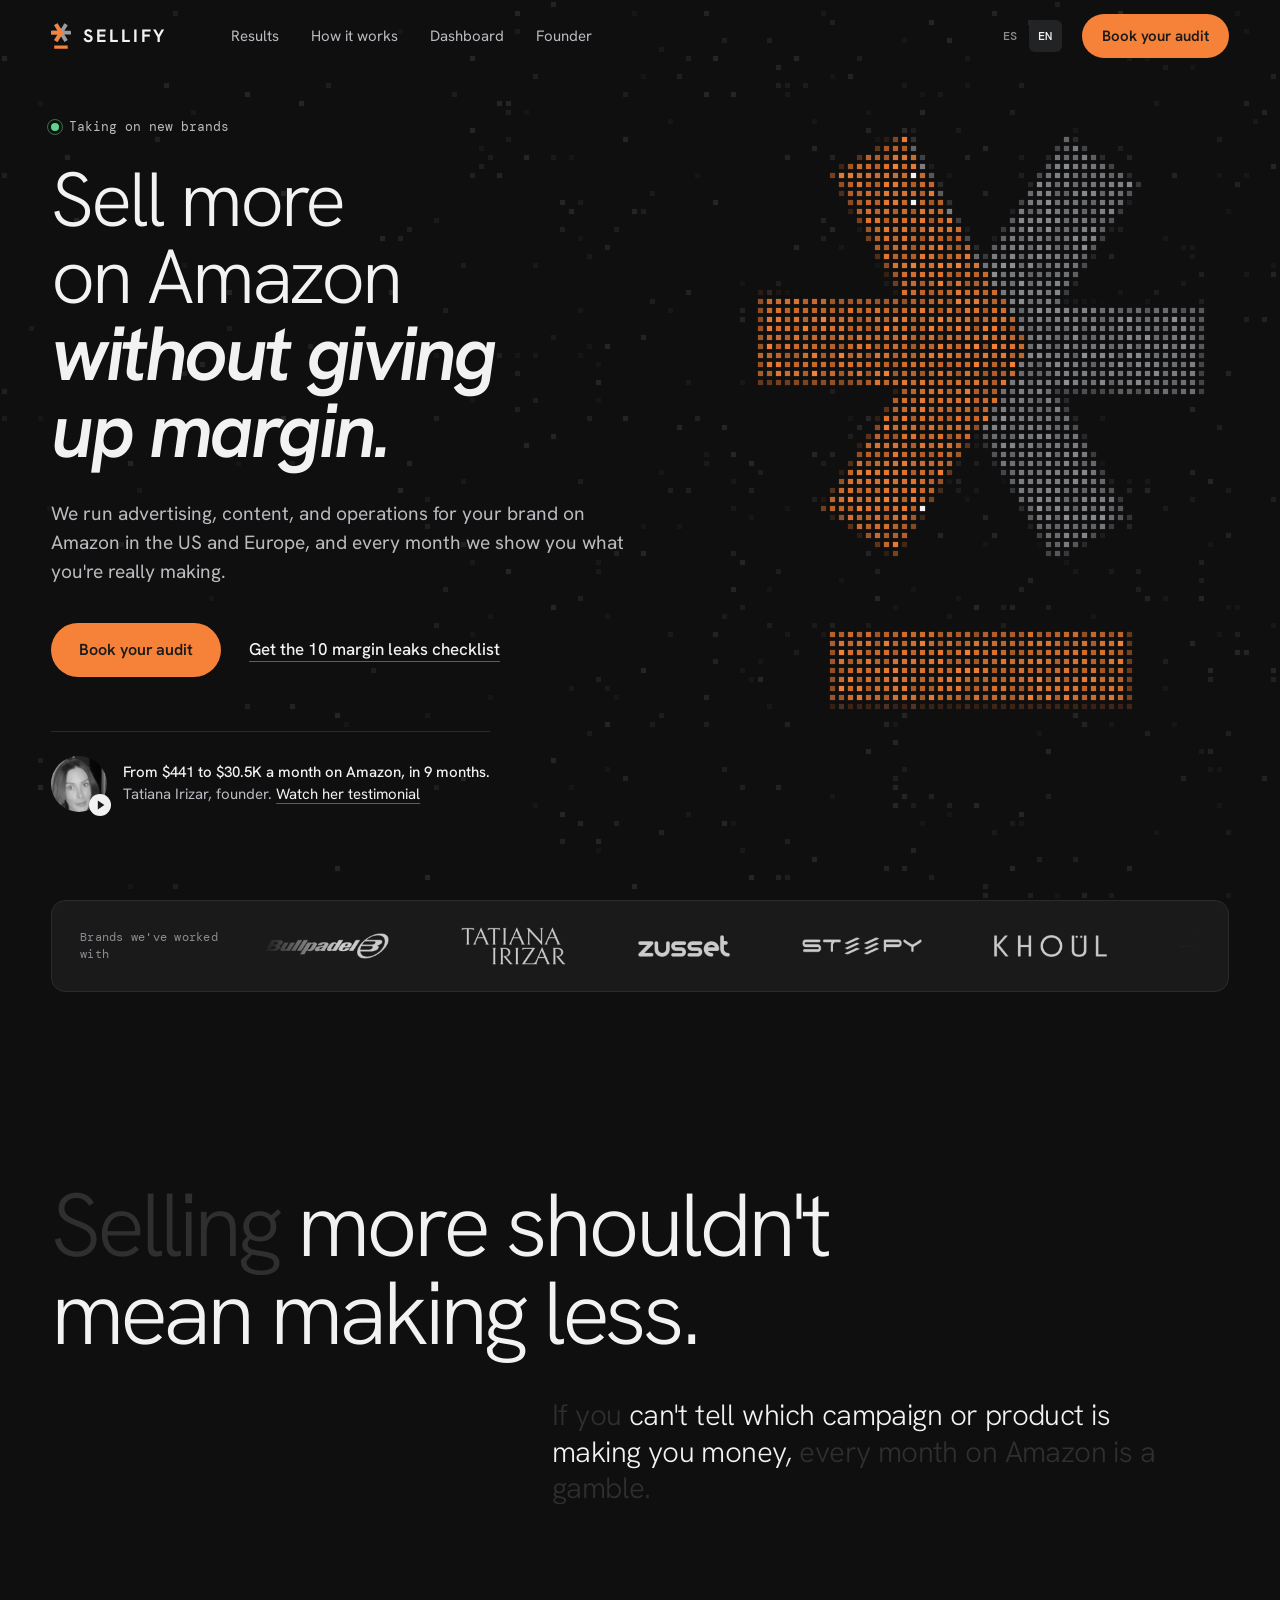
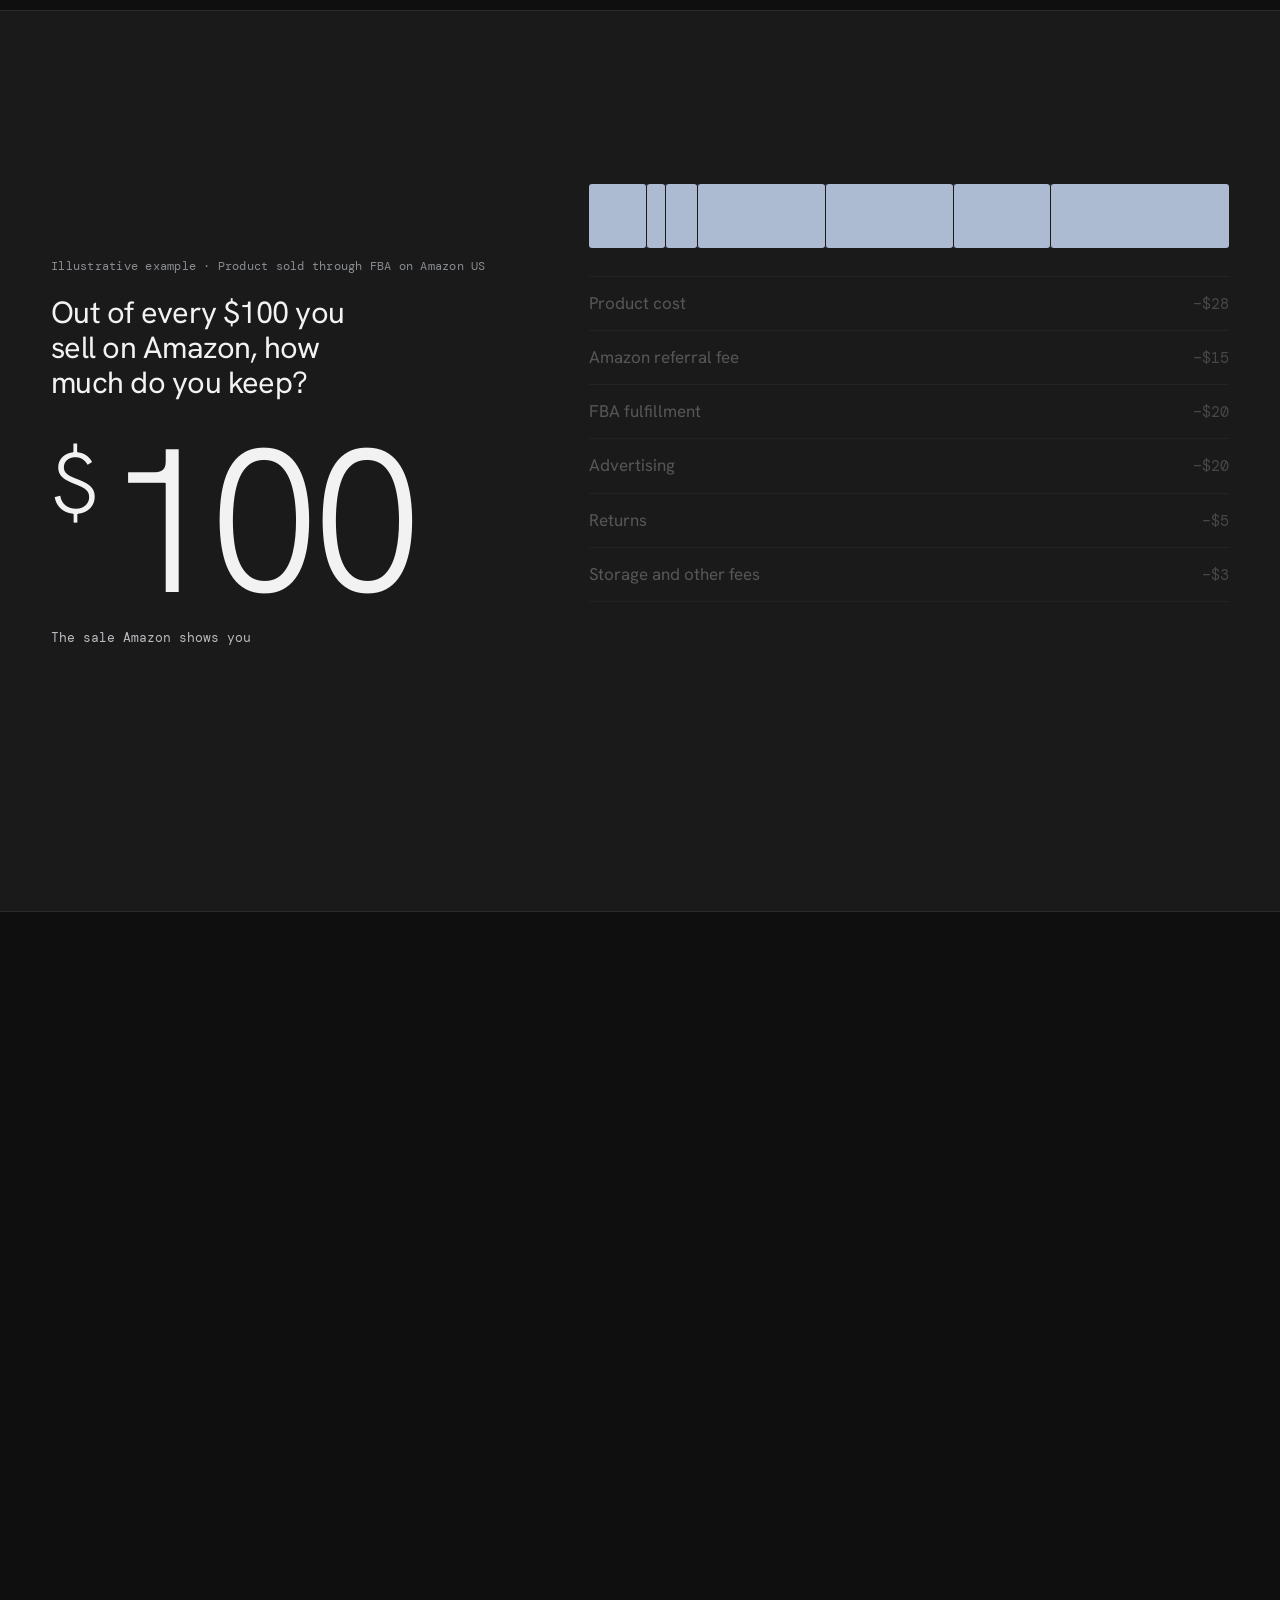
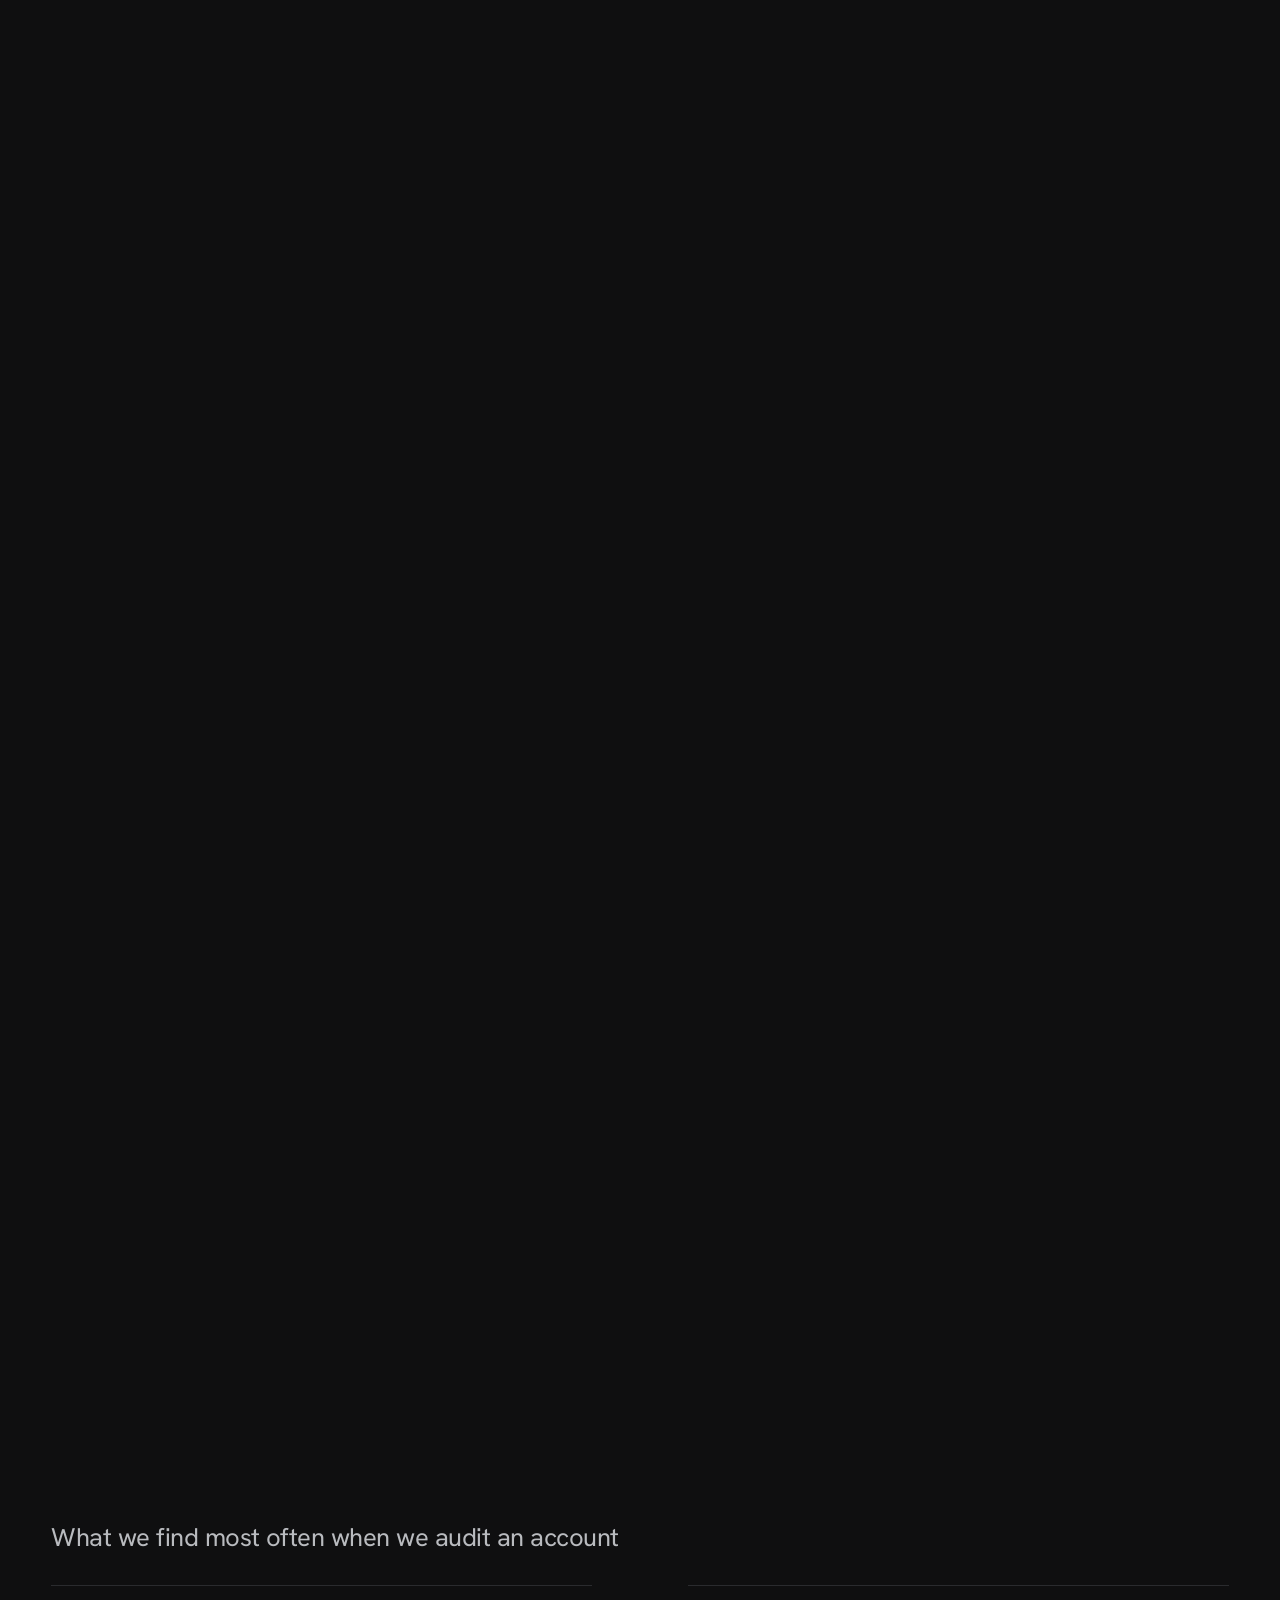
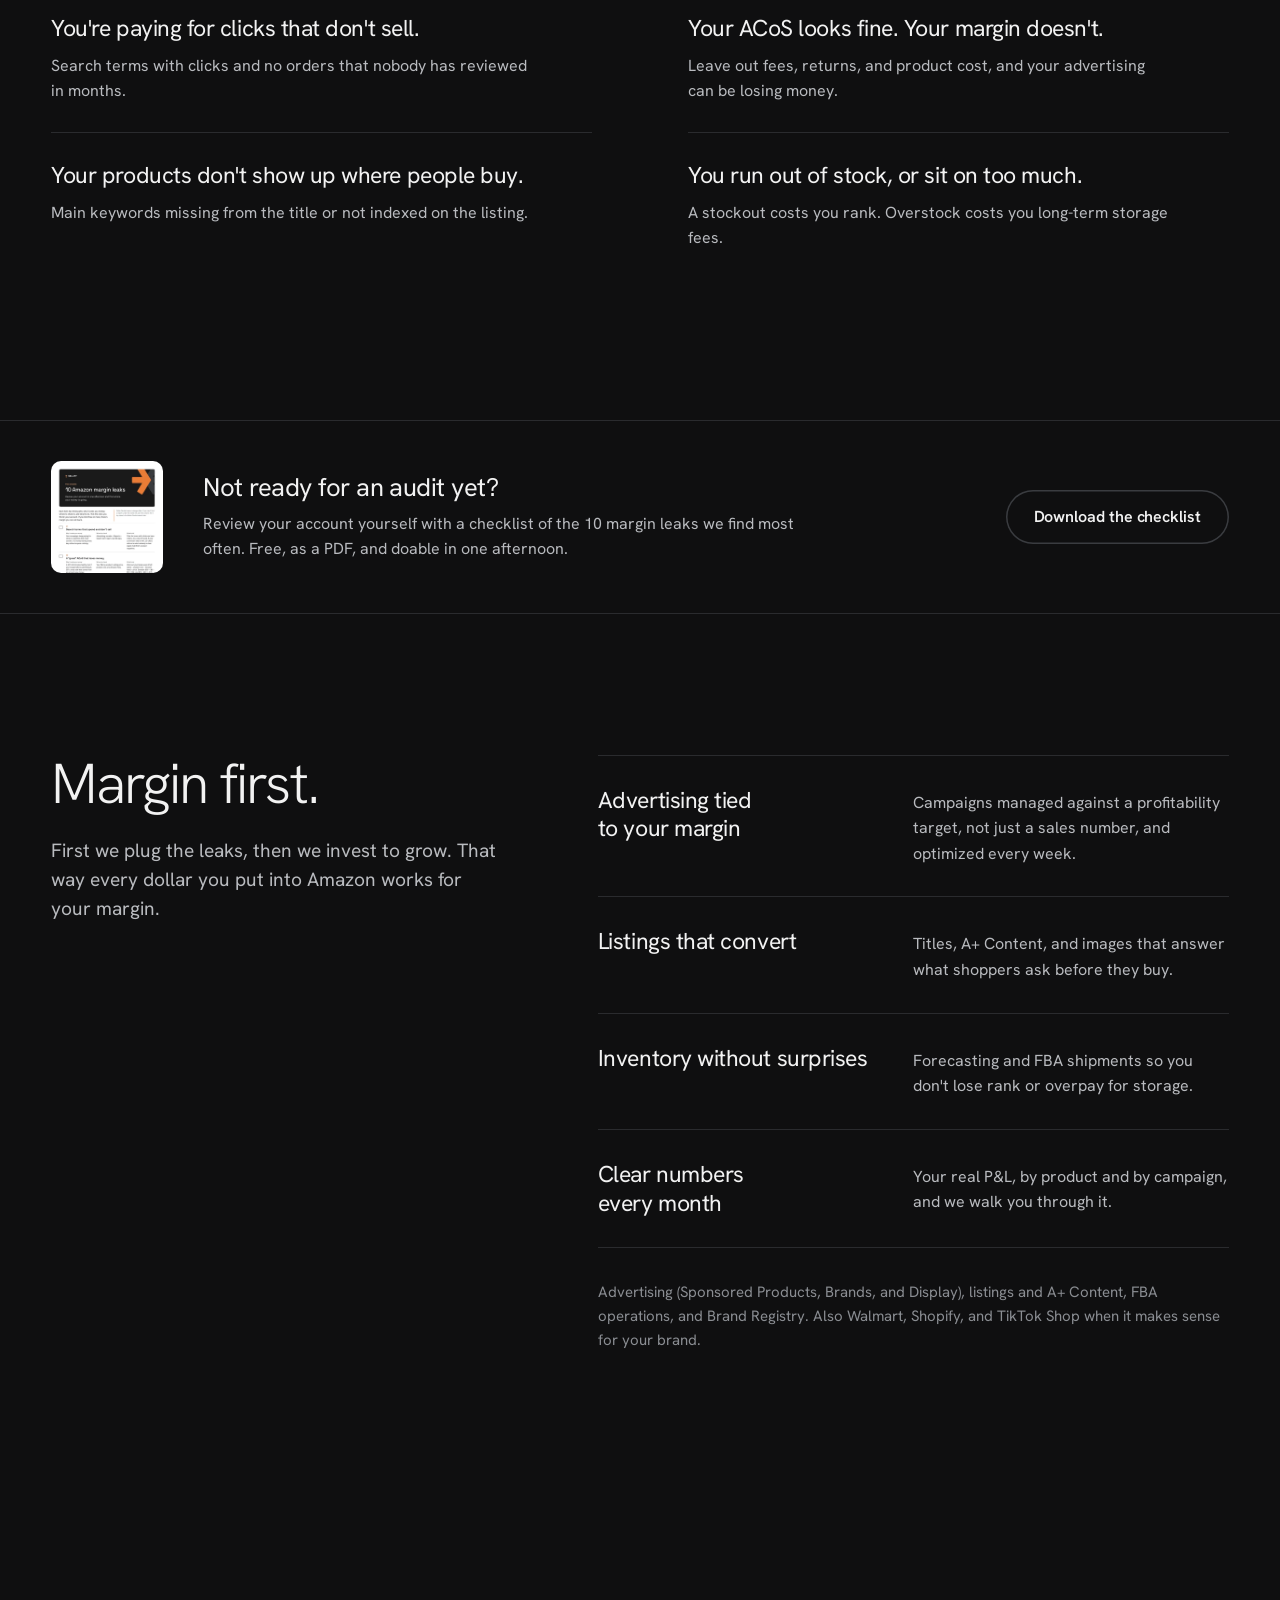
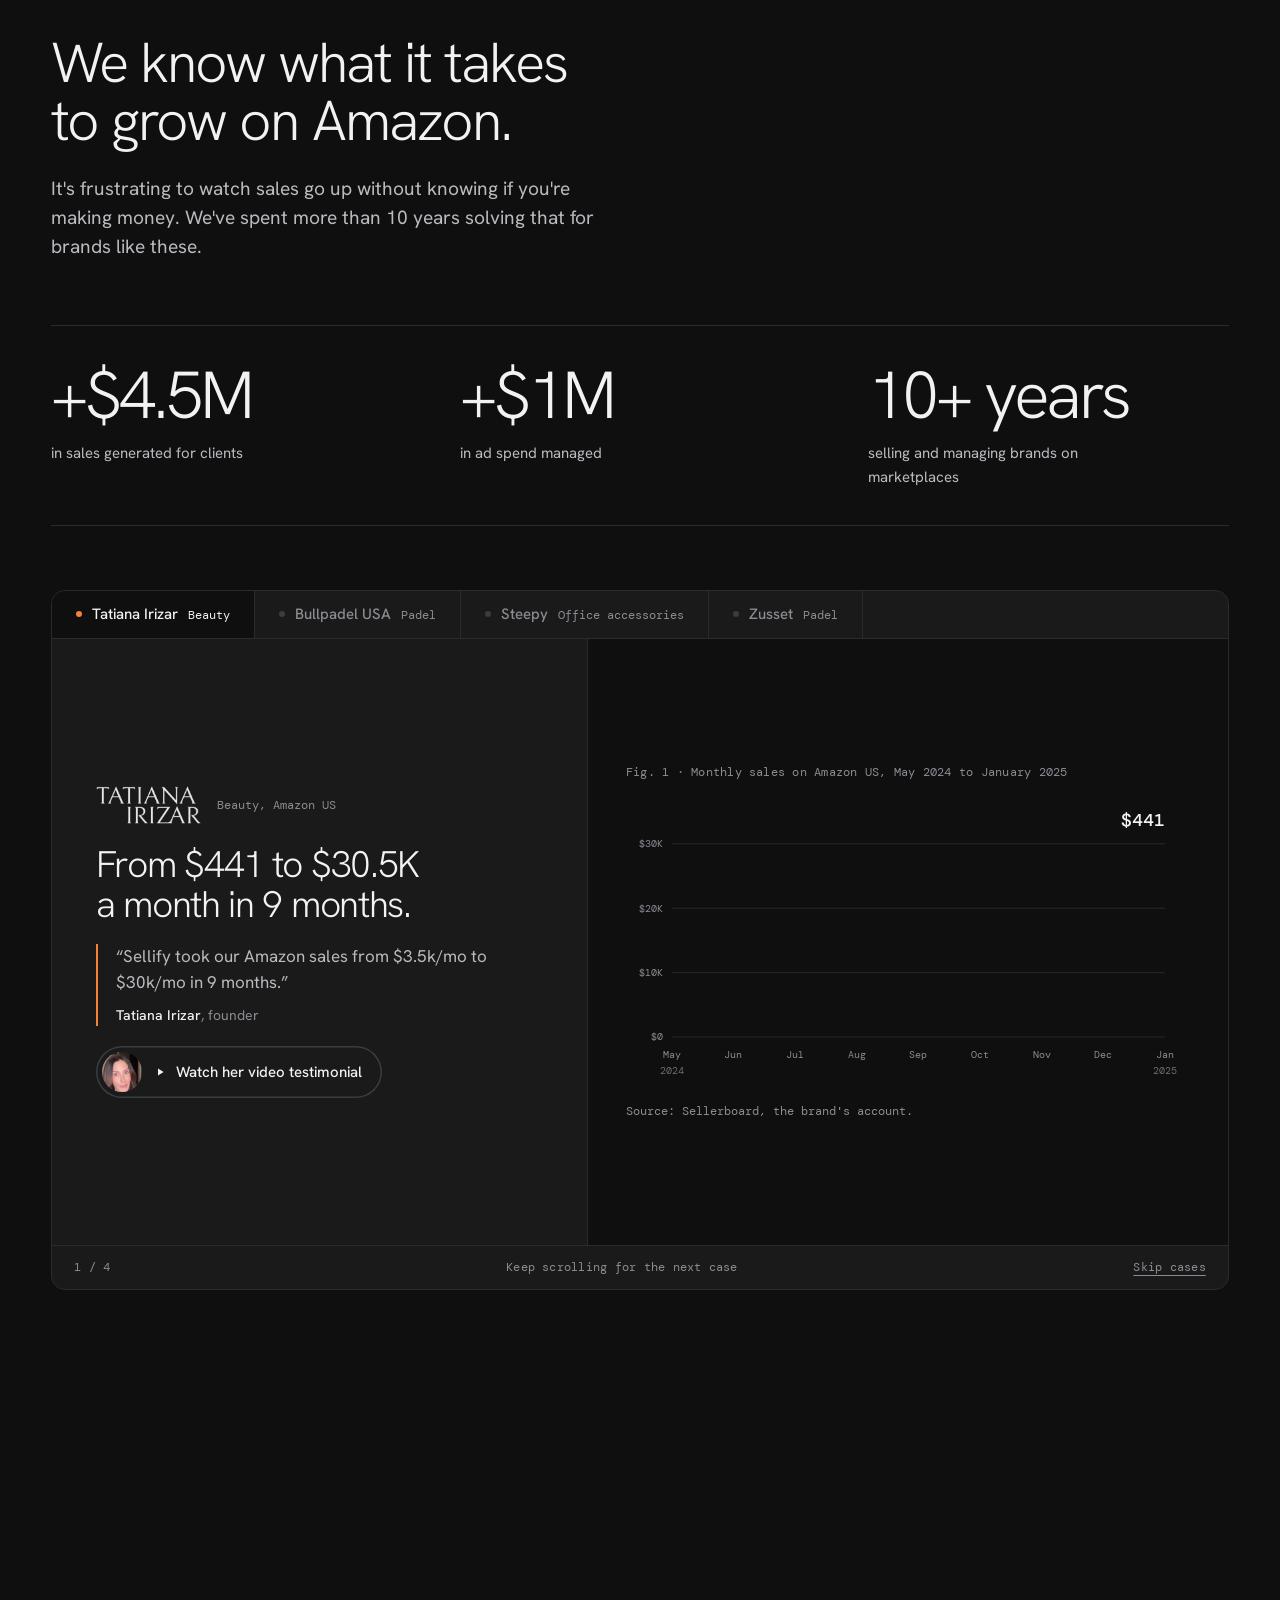
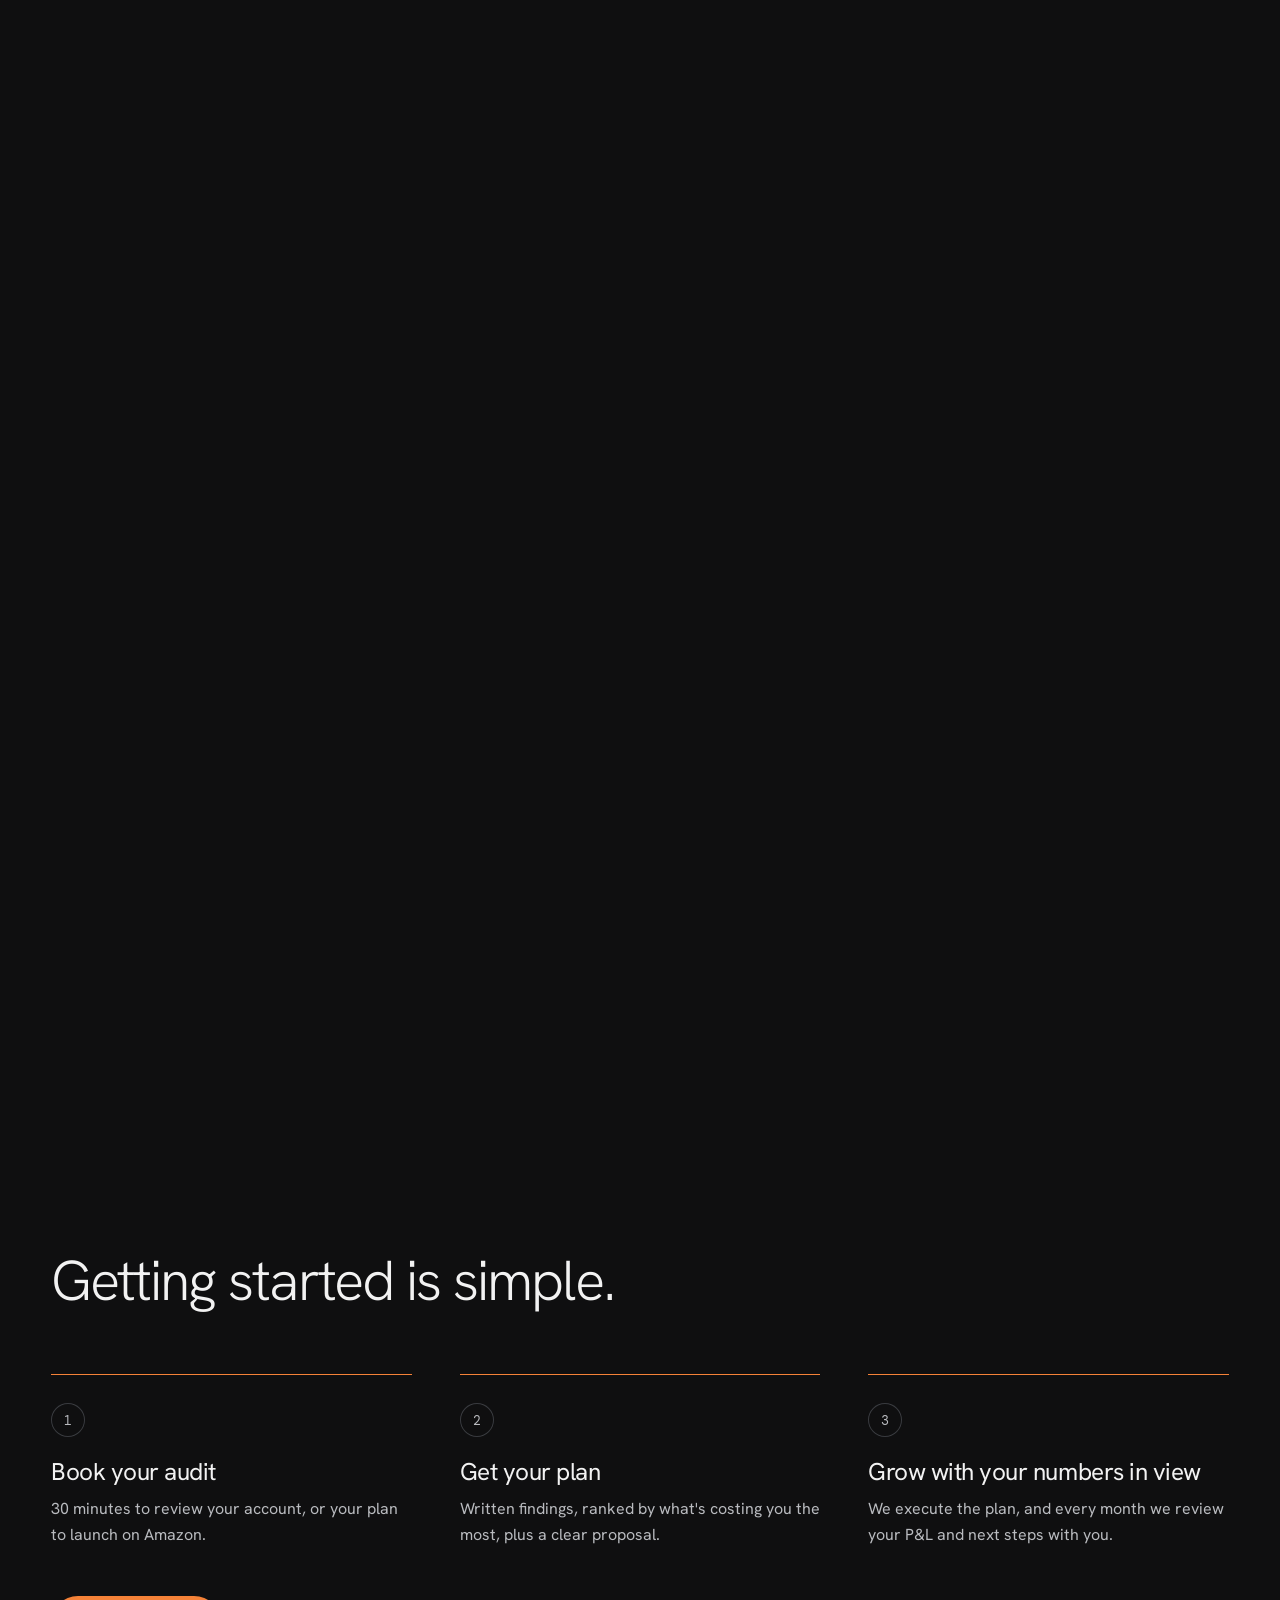
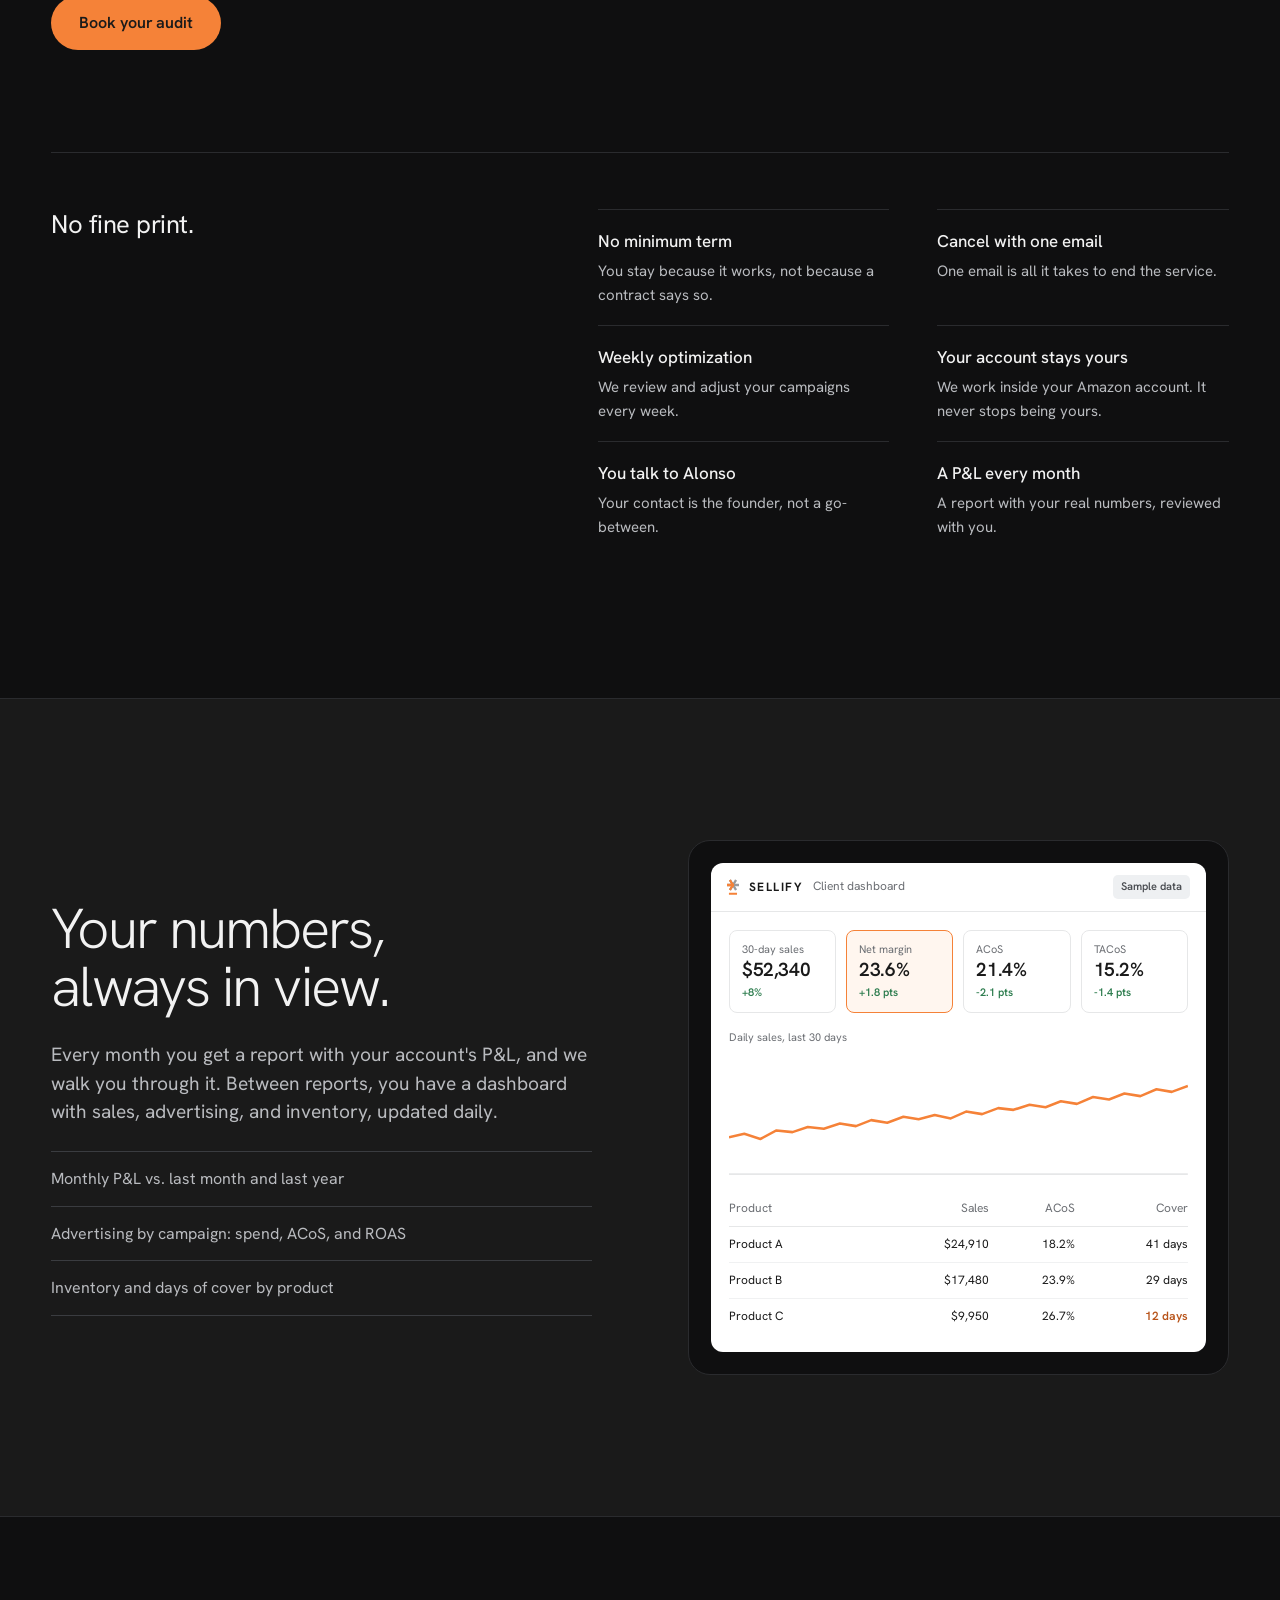
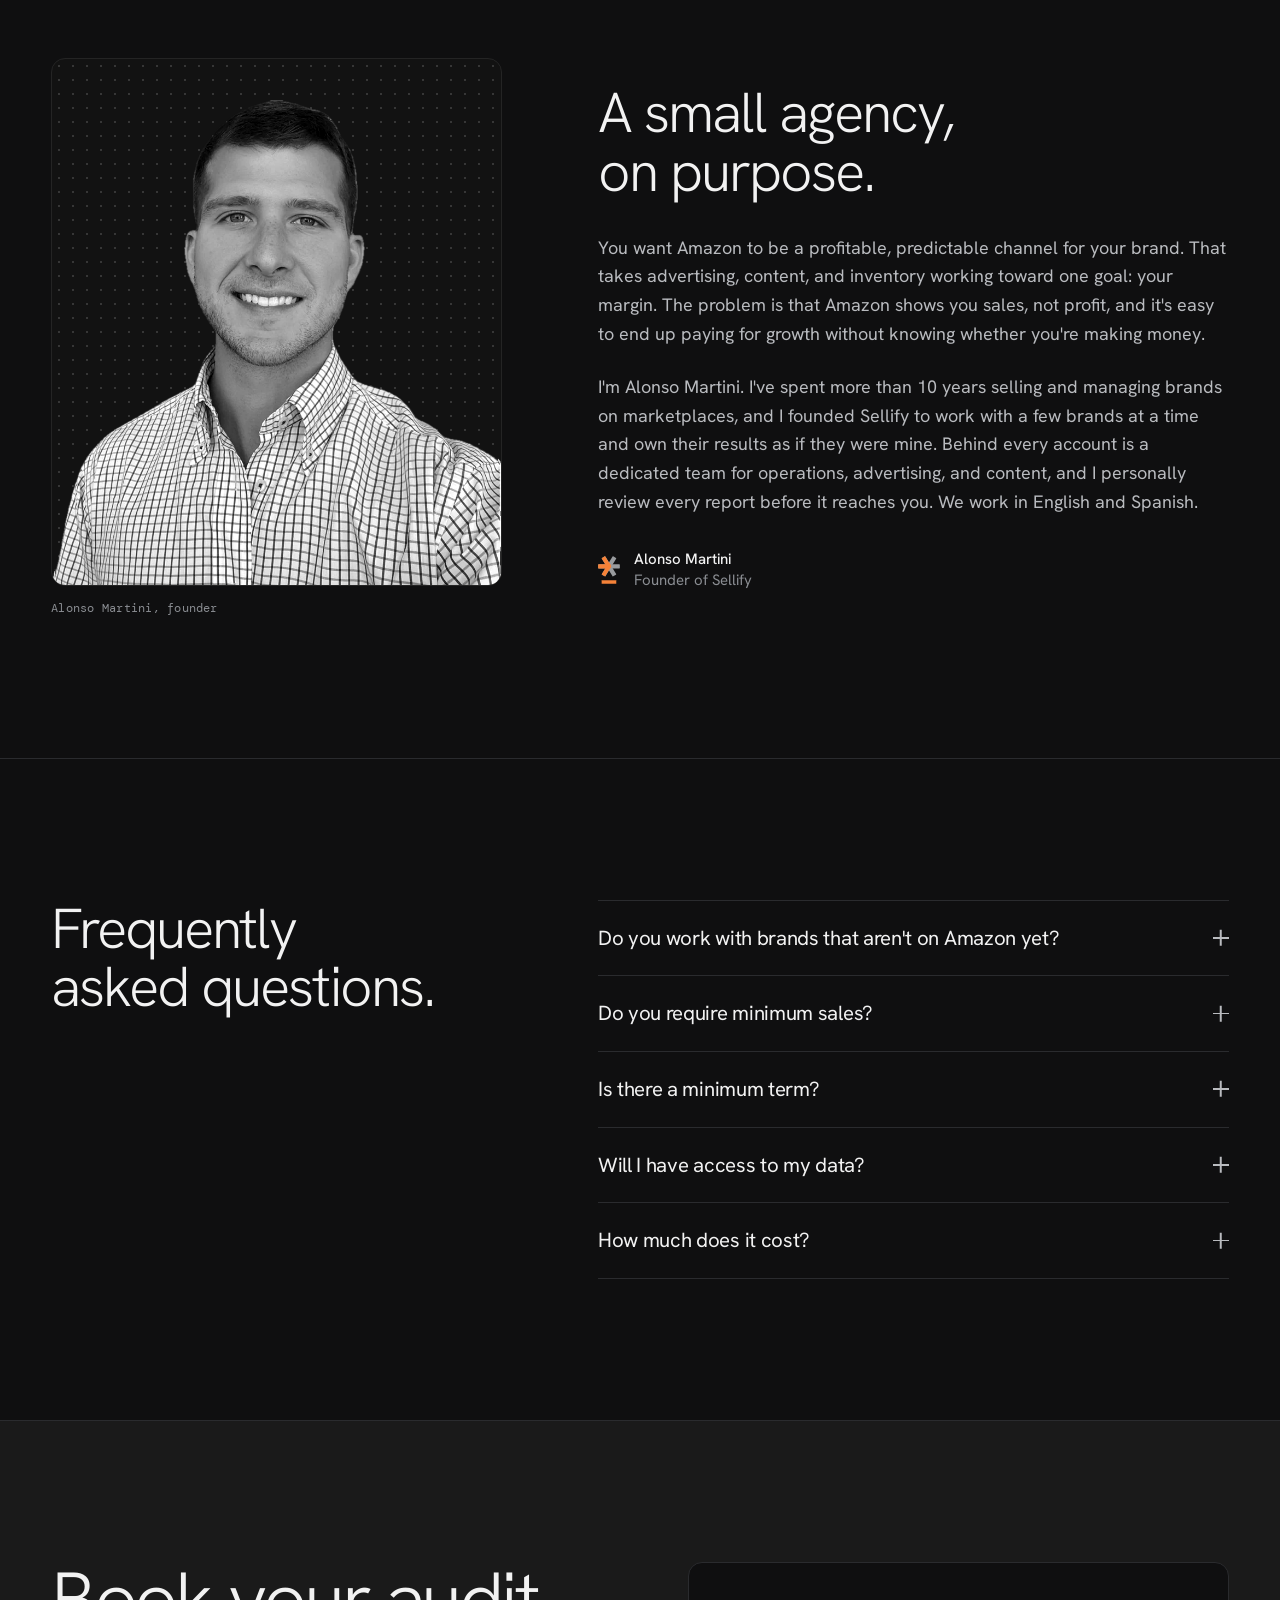
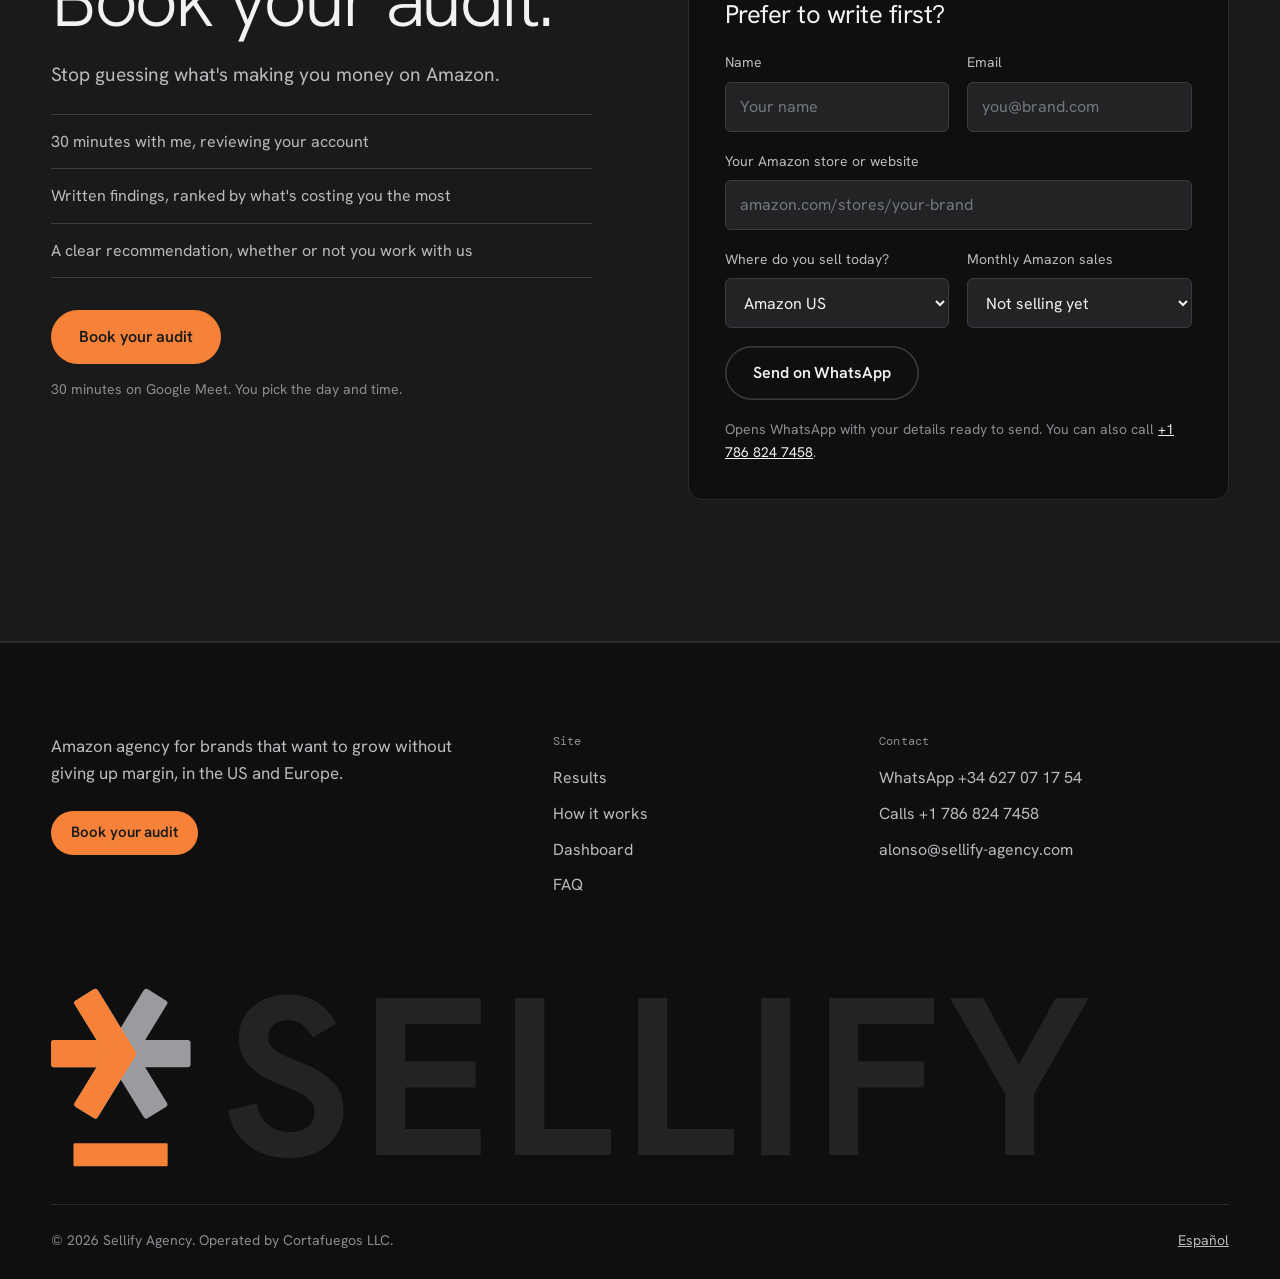
==== commit 0216d04d: "Steepy: curva de ventas 2024; logos reordenados, Gran Turismo y Perinola - Caso Steepy: gráfica mens" ====
--- a/en/index.html
+++ b/en/index.html
@@ -88,15 +88,17 @@
       <p class="cap">Brands we've worked with</p>
       <div class="marquee" data-marquee>
         <ul class="marquee__track">
+          <li><img src="/assets/logos/bullpadel.webp" width="125" height="26" alt="Bullpadel USA"></li>
           <li><img src="/assets/logos/tatiana-irizar.webp" width="105" height="38" alt="Tatiana Irizar"></li>
+          <li><img src="/assets/logos/zusset.webp" width="92" height="22" alt="Zusset"></li>
+          <li><img src="/assets/logos/steepy.webp" width="120" height="18" alt="Steepy"></li>
           <li><img src="/assets/logos/khoul.webp" width="113" height="22" alt="Khoul"></li>
-          <li><img src="/assets/logos/zusset.webp" width="92" height="22" alt="Zusset"></li>
+          <li><img src="/assets/logos/valentina-gordon.webp" width="129" height="32" alt="Valentina Gordon"></li>
+          <li><img src="/assets/logos/psychodelic.webp" width="45" height="46" alt="Psychodelic"></li>
+          <li><span class="marquee__name">PERINOLA</span></li>
           <li><img src="/assets/logos/dosis-tea.webp" width="121" height="22" alt="Dösis Tea"></li>
-          <li><img src="/assets/logos/steepy.webp" width="120" height="18" alt="Steepy"></li>
-          <li><img src="/assets/logos/valentina-gordon.webp" width="129" height="32" alt="Valentina Gordon"></li>
-          <li><img src="/assets/logos/bullpadel.webp" width="125" height="26" alt="Bullpadel USA"></li>
           <li><img src="/assets/logos/bb-belen-berbel.webp" width="39" height="34" alt="BB by Belén Berbel"></li>
-          <li><img src="/assets/logos/psychodelic.webp" width="45" height="46" alt="Psychodelic"></li>
+          <li><img src="/assets/logos/gran-turismo.webp" width="114" height="26" alt="Gran Turismo"></li>
         </ul>
       </div>
     </div>
@@ -191,19 +193,19 @@
           <figcaption class="cap">Fig. 1 · Monthly sales on Amazon US, May 2024 to January 2025</figcaption>
           <svg class="chart" viewBox="0 0 640 320" role="img" aria-label="Chart of Tatiana Irizar's monthly Amazon sales: from $441 in May 2024 to $30,546 in January 2025.">
             <defs>
-              <linearGradient id="chart-fill" x1="0" y1="0" x2="0" y2="1"><stop offset="0" stop-color="#F58238" stop-opacity=".30"></stop><stop offset="1" stop-color="#F58238" stop-opacity="0"></stop></linearGradient>
-              <clipPath id="chart-clip"><rect x="0" y="0" width="640" height="320" data-chart-clip></rect></clipPath>
+              <linearGradient id="chart-fill-tatiana" x1="0" y1="0" x2="0" y2="1"><stop offset="0" stop-color="#F58238" stop-opacity=".30"></stop><stop offset="1" stop-color="#F58238" stop-opacity="0"></stop></linearGradient>
+              <clipPath id="chart-clip-tatiana"><rect x="0" y="0" width="640" height="320" data-chart-clip></rect></clipPath>
             </defs>
             <line x1="52" y1="268.0" x2="612" y2="268.0" class="chart__grid"></line><text x="42" y="272.0" text-anchor="end" class="chart__tick">$0</text><line x1="52" y1="194.9" x2="612" y2="194.9" class="chart__grid"></line><text x="42" y="198.9" text-anchor="end" class="chart__tick">$10K</text><line x1="52" y1="121.8" x2="612" y2="121.8" class="chart__grid"></line><text x="42" y="125.8" text-anchor="end" class="chart__tick">$20K</text><line x1="52" y1="48.6" x2="612" y2="48.6" class="chart__grid"></line><text x="42" y="52.6" text-anchor="end" class="chart__tick">$30K</text>
             <text x="52.0" y="292" text-anchor="middle" class="chart__tick">May</text><text x="122.0" y="292" text-anchor="middle" class="chart__tick">Jun</text><text x="192.0" y="292" text-anchor="middle" class="chart__tick">Jul</text><text x="262.0" y="292" text-anchor="middle" class="chart__tick">Aug</text><text x="332.0" y="292" text-anchor="middle" class="chart__tick">Sep</text><text x="402.0" y="292" text-anchor="middle" class="chart__tick">Oct</text><text x="472.0" y="292" text-anchor="middle" class="chart__tick">Nov</text><text x="542.0" y="292" text-anchor="middle" class="chart__tick">Dec</text><text x="612.0" y="292" text-anchor="middle" class="chart__tick">Jan</text>
             <text x="52.0" y="310" text-anchor="middle" class="chart__year">2024</text><text x="612.0" y="310" text-anchor="middle" class="chart__year">2025</text>
-            <g clip-path="url(#chart-clip)">
-              <path d="M52.0,268 L52.0,264.8 L122.0,258.8 L192.0,190.7 L262.0,220.0 L332.0,226.5 L402.0,161.5 L472.0,177.8 L542.0,144.7 L612.0,44.6 L612.0,268 Z" fill="url(#chart-fill)"></path>
+            <g clip-path="url(#chart-clip-tatiana)">
+              <path d="M52.0,268 L52.0,264.8 L122.0,258.8 L192.0,190.7 L262.0,220.0 L332.0,226.5 L402.0,161.5 L472.0,177.8 L542.0,144.7 L612.0,44.6 L612.0,268 Z" fill="url(#chart-fill-tatiana)"></path>
               <polyline points="52.0,264.8 122.0,258.8 192.0,190.7 262.0,220.0 332.0,226.5 402.0,161.5 472.0,177.8 542.0,144.7 612.0,44.6" class="chart__line"></polyline>
             </g>
             <circle cx="52.0" cy="264.8" r="4" class="chart__dot" data-dot></circle><circle cx="122.0" cy="258.8" r="4" class="chart__dot" data-dot></circle><circle cx="192.0" cy="190.7" r="4" class="chart__dot" data-dot></circle><circle cx="262.0" cy="220.0" r="4" class="chart__dot" data-dot></circle><circle cx="332.0" cy="226.5" r="4" class="chart__dot" data-dot></circle><circle cx="402.0" cy="161.5" r="4" class="chart__dot" data-dot></circle><circle cx="472.0" cy="177.8" r="4" class="chart__dot" data-dot></circle><circle cx="542.0" cy="144.7" r="4" class="chart__dot" data-dot></circle><circle cx="612.0" cy="44.6" r="6" class="chart__dot chart__dot--end" data-dot></circle>
             <text x="54.0" y="250.8" text-anchor="start" class="chart__val" data-chart-first>$441</text>
-            <text x="612.0" y="28.6" text-anchor="end" class="chart__val chart__val--end" data-chart-last>$30,546</text>
+            <text x="612.0" y="28.6" text-anchor="end" class="chart__val chart__val--end" data-chart-last data-from="441" data-to="30546">$30,546</text>
           </svg>
           <p class="case__src">Source: Sellerboard, the brand's account.</p>
         </figure>
@@ -224,21 +226,30 @@
       <article class="case" id="case-2" role="tabpanel" aria-labelledby="tab-2" data-case="2">
         <div class="case__copy">
           <p class="case__brand"><img src="/assets/logos/steepy.webp" width="120" height="18" alt="Steepy" loading="lazy"><span>Office accessories</span></p>
-          <h3 class="case__result">+85% sales, year over year.</h3>
+          <h3 class="case__result">From $2.8K to $20.2K a month in 2024.</h3>
           
           <blockquote class="case__quote"><p>“The Sellify team came in with a clear plan, took over the day-to-day operations, and completely optimized our listings.”</p><footer><b>Alberto O.</b>, founder</footer></blockquote>
           
         </div>
-        <figure class="case__fig case__fig--photo" data-fig="bars">
-          <figcaption class="cap">Fig. 3 · Sales, year over year</figcaption>
-          <div class="case__media"><div class="tile"><img onerror="this.onerror=null;this.src='https://m.media-amazon.com/images/I/71qa1ehZGUL.jpg'" src="/_vercel/image?url=https%3A%2F%2Fm.media-amazon.com%2Fimages%2FI%2F71qa1ehZGUL.jpg&amp;w=640&amp;q=80" alt="Steepy portable laptop stand" width="640" height="640" loading="lazy"></div><div class="bigs">
-              <div class="big"><b><span data-n="85" data-pre="+" data-suf="%">+85%</span></b><span>sales</span></div>
-              <div class="yoy" aria-hidden="true">
-                <div class="yoy__row"><span>Prior year</span><i style="--w:54.05%" data-bar></i><em>100</em></div>
-                <div class="yoy__row yoy__row--now"><span>This year</span><i style="--w:100%" data-bar></i><em>185</em></div>
-              </div>
-              <p class="case__src">Index: prior year = 100.</p>
-            </div></div>
+        <figure class="case__fig case__fig--chart" data-fig="chart">
+          <figcaption class="cap">Fig. 3 · Monthly sales on Amazon, January to December 2024</figcaption>
+          <svg class="chart" viewBox="0 0 640 320" role="img" aria-label="Chart of Steepy's monthly Amazon sales: from $2,816 in January 2024 to $20,201 in December 2024.">
+            <defs>
+              <linearGradient id="chart-fill-steepy" x1="0" y1="0" x2="0" y2="1"><stop offset="0" stop-color="#F58238" stop-opacity=".30"></stop><stop offset="1" stop-color="#F58238" stop-opacity="0"></stop></linearGradient>
+              <clipPath id="chart-clip-steepy"><rect x="0" y="0" width="640" height="320" data-chart-clip></rect></clipPath>
+            </defs>
+            <line x1="52" y1="268.0" x2="612" y2="268.0" class="chart__grid"></line><text x="42" y="272.0" text-anchor="end" class="chart__tick">$0</text><line x1="52" y1="161.6" x2="612" y2="161.6" class="chart__grid"></line><text x="42" y="165.6" text-anchor="end" class="chart__tick">$10K</text><line x1="52" y1="55.3" x2="612" y2="55.3" class="chart__grid"></line><text x="42" y="59.3" text-anchor="end" class="chart__tick">$20K</text>
+            <text x="52.0" y="292" text-anchor="middle" class="chart__tick">Jan</text><text x="102.9" y="292" text-anchor="middle" class="chart__tick">Feb</text><text x="153.8" y="292" text-anchor="middle" class="chart__tick">Mar</text><text x="204.7" y="292" text-anchor="middle" class="chart__tick">Apr</text><text x="255.6" y="292" text-anchor="middle" class="chart__tick">May</text><text x="306.5" y="292" text-anchor="middle" class="chart__tick">Jun</text><text x="357.5" y="292" text-anchor="middle" class="chart__tick">Jul</text><text x="408.4" y="292" text-anchor="middle" class="chart__tick">Aug</text><text x="459.3" y="292" text-anchor="middle" class="chart__tick">Sep</text><text x="510.2" y="292" text-anchor="middle" class="chart__tick">Oct</text><text x="561.1" y="292" text-anchor="middle" class="chart__tick">Nov</text><text x="612.0" y="292" text-anchor="middle" class="chart__tick">Dec</text>
+            <text x="52.0" y="310" text-anchor="middle" class="chart__year">2024</text>
+            <g clip-path="url(#chart-clip-steepy)">
+              <path d="M52.0,268 L52.0,238.0 L102.9,181.2 L153.8,117.5 L204.7,129.3 L255.6,154.4 L306.5,141.8 L357.5,61.8 L408.4,116.1 L459.3,69.7 L510.2,66.4 L561.1,84.7 L612.0,53.1 L612.0,268 Z" fill="url(#chart-fill-steepy)"></path>
+              <polyline points="52.0,238.0 102.9,181.2 153.8,117.5 204.7,129.3 255.6,154.4 306.5,141.8 357.5,61.8 408.4,116.1 459.3,69.7 510.2,66.4 561.1,84.7 612.0,53.1" class="chart__line"></polyline>
+            </g>
+            <circle cx="52.0" cy="238.0" r="4" class="chart__dot" data-dot></circle><circle cx="102.9" cy="181.2" r="4" class="chart__dot" data-dot></circle><circle cx="153.8" cy="117.5" r="4" class="chart__dot" data-dot></circle><circle cx="204.7" cy="129.3" r="4" class="chart__dot" data-dot></circle><circle cx="255.6" cy="154.4" r="4" class="chart__dot" data-dot></circle><circle cx="306.5" cy="141.8" r="4" class="chart__dot" data-dot></circle><circle cx="357.5" cy="61.8" r="4" class="chart__dot" data-dot></circle><circle cx="408.4" cy="116.1" r="4" class="chart__dot" data-dot></circle><circle cx="459.3" cy="69.7" r="4" class="chart__dot" data-dot></circle><circle cx="510.2" cy="66.4" r="4" class="chart__dot" data-dot></circle><circle cx="561.1" cy="84.7" r="4" class="chart__dot" data-dot></circle><circle cx="612.0" cy="53.1" r="6" class="chart__dot chart__dot--end" data-dot></circle>
+            <text x="60.0" y="259.0" text-anchor="start" class="chart__val" data-chart-first>$2,816</text>
+            <text x="612.0" y="37.1" text-anchor="end" class="chart__val chart__val--end" data-chart-last data-from="2816" data-to="20201">$20,201</text>
+          </svg>
+          <p class="case__src">Source: Sellerboard, the brand's products.</p>
         </figure>
       </article>
       <article class="case" id="case-3" role="tabpanel" aria-labelledby="tab-3" data-case="3">
--- a/site.css
+++ b/site.css
@@ -118,6 +118,7 @@
 .marquee__track{display:flex;align-items:center;gap:72px;width:max-content}
 .marquee__track li{flex:none}
 .marquee__track img{height:auto;opacity:.78}
+.marquee__name{display:block;font:300 15px/1 var(--sans);letter-spacing:.42em;margin-right:-.42em;color:var(--text);opacity:.78;white-space:nowrap}
 .marquee.is-on .marquee__track{animation:marquee var(--dur,30s) linear infinite}
 .marquee.is-on:hover .marquee__track{animation-play-state:paused}
 @keyframes marquee{to{transform:translate3d(calc(var(--shift) * -1px),0,0)}}
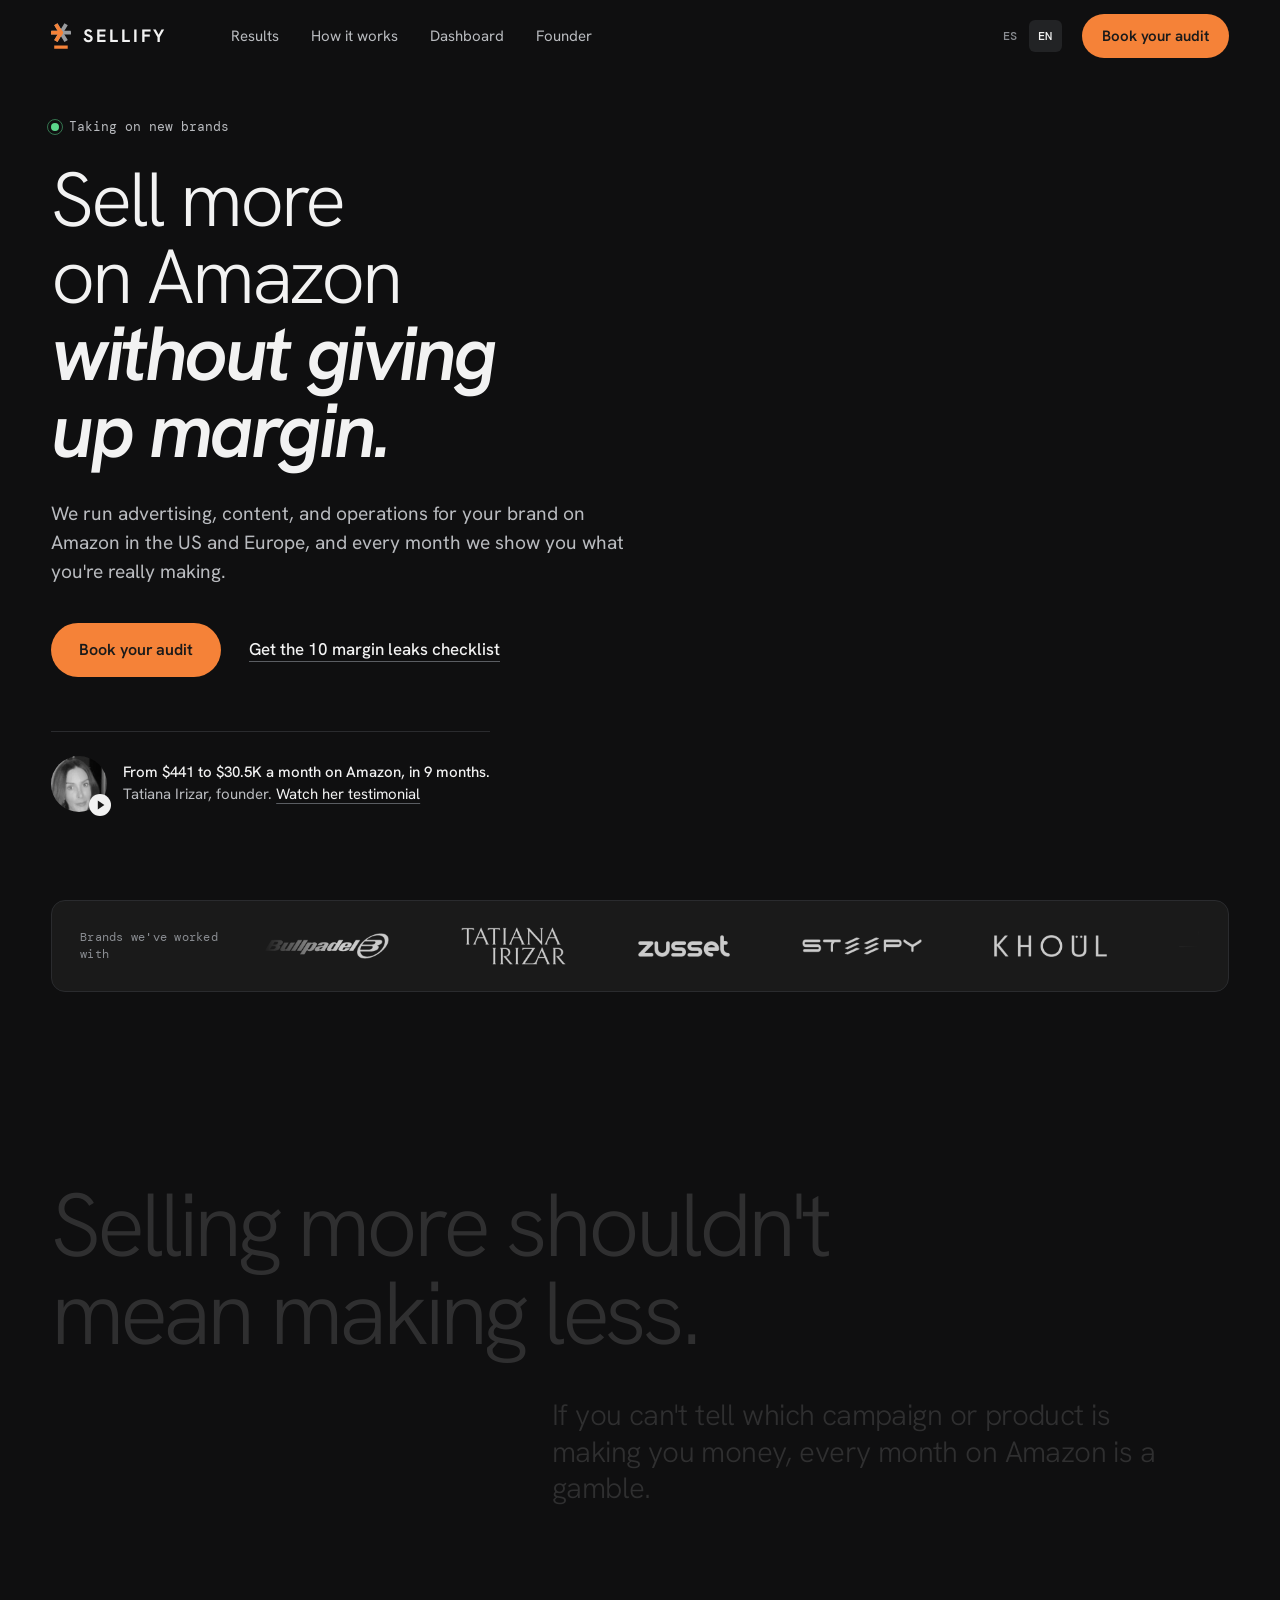
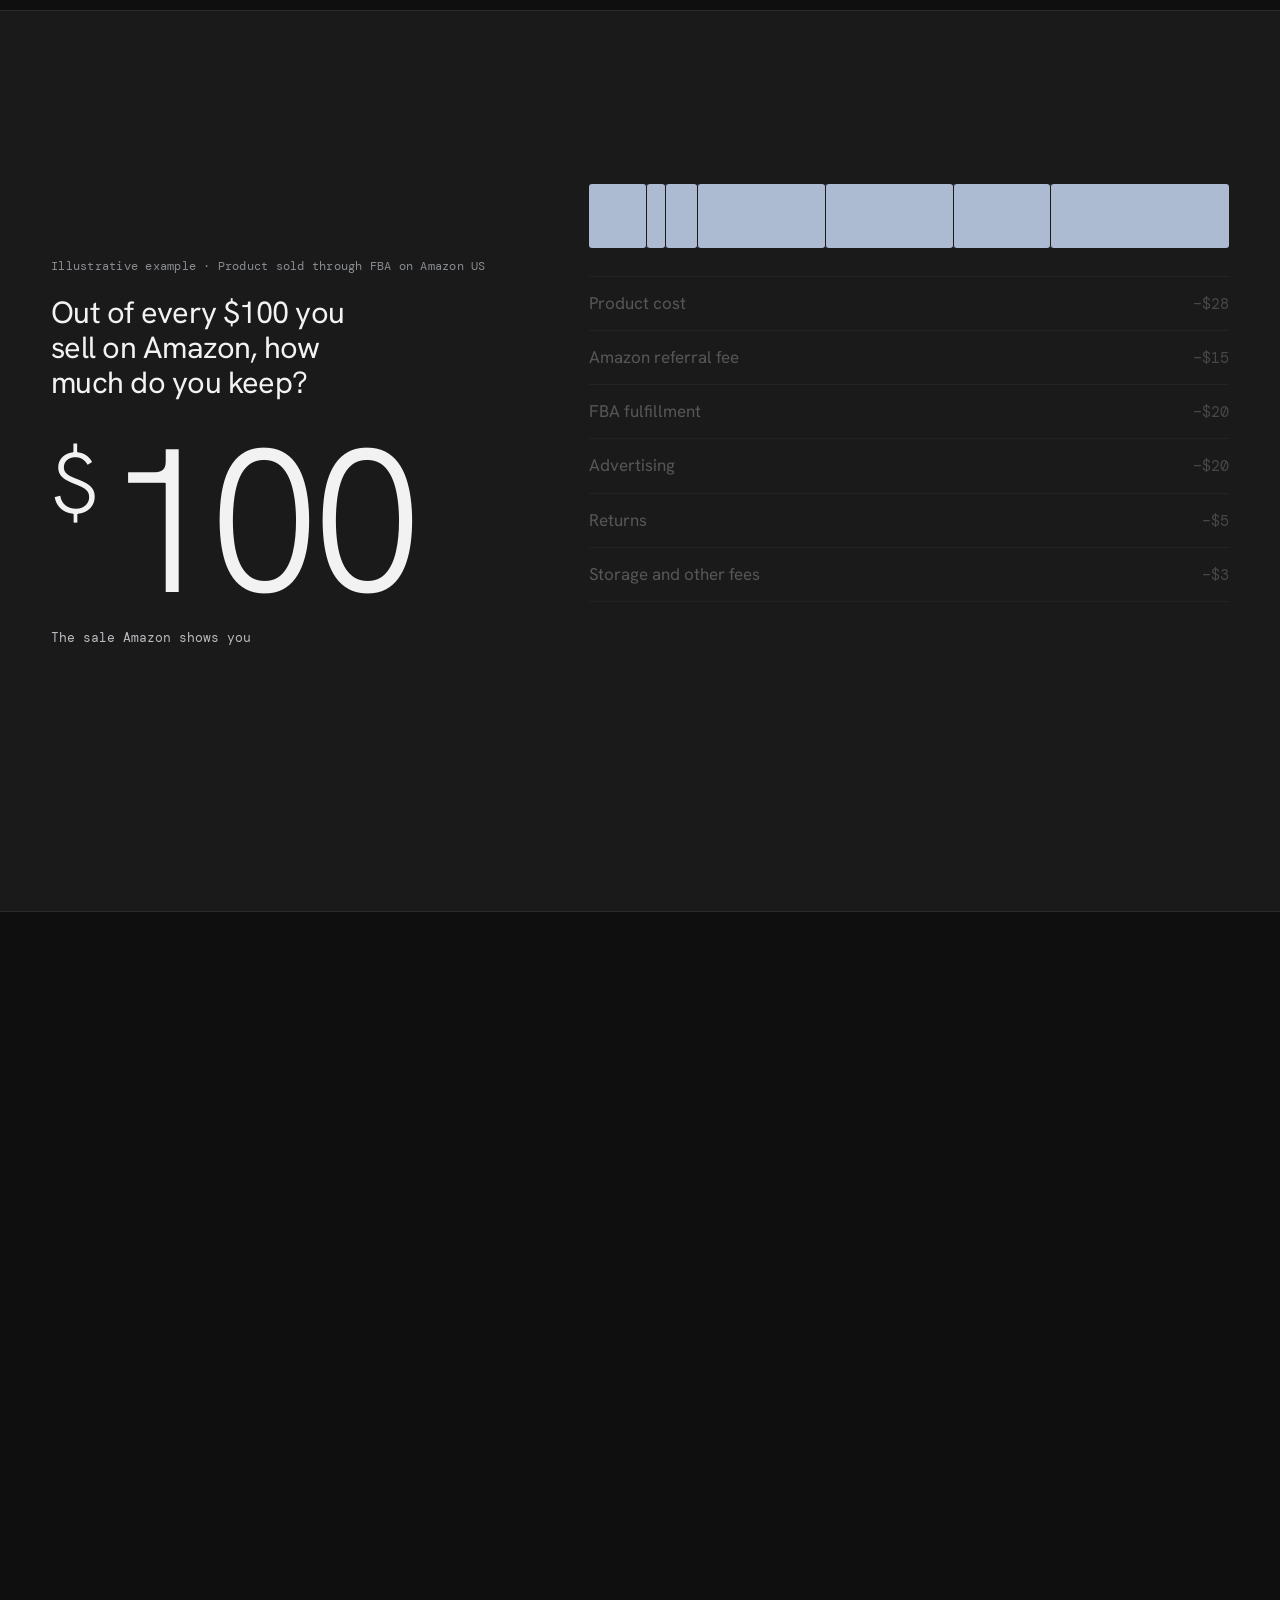
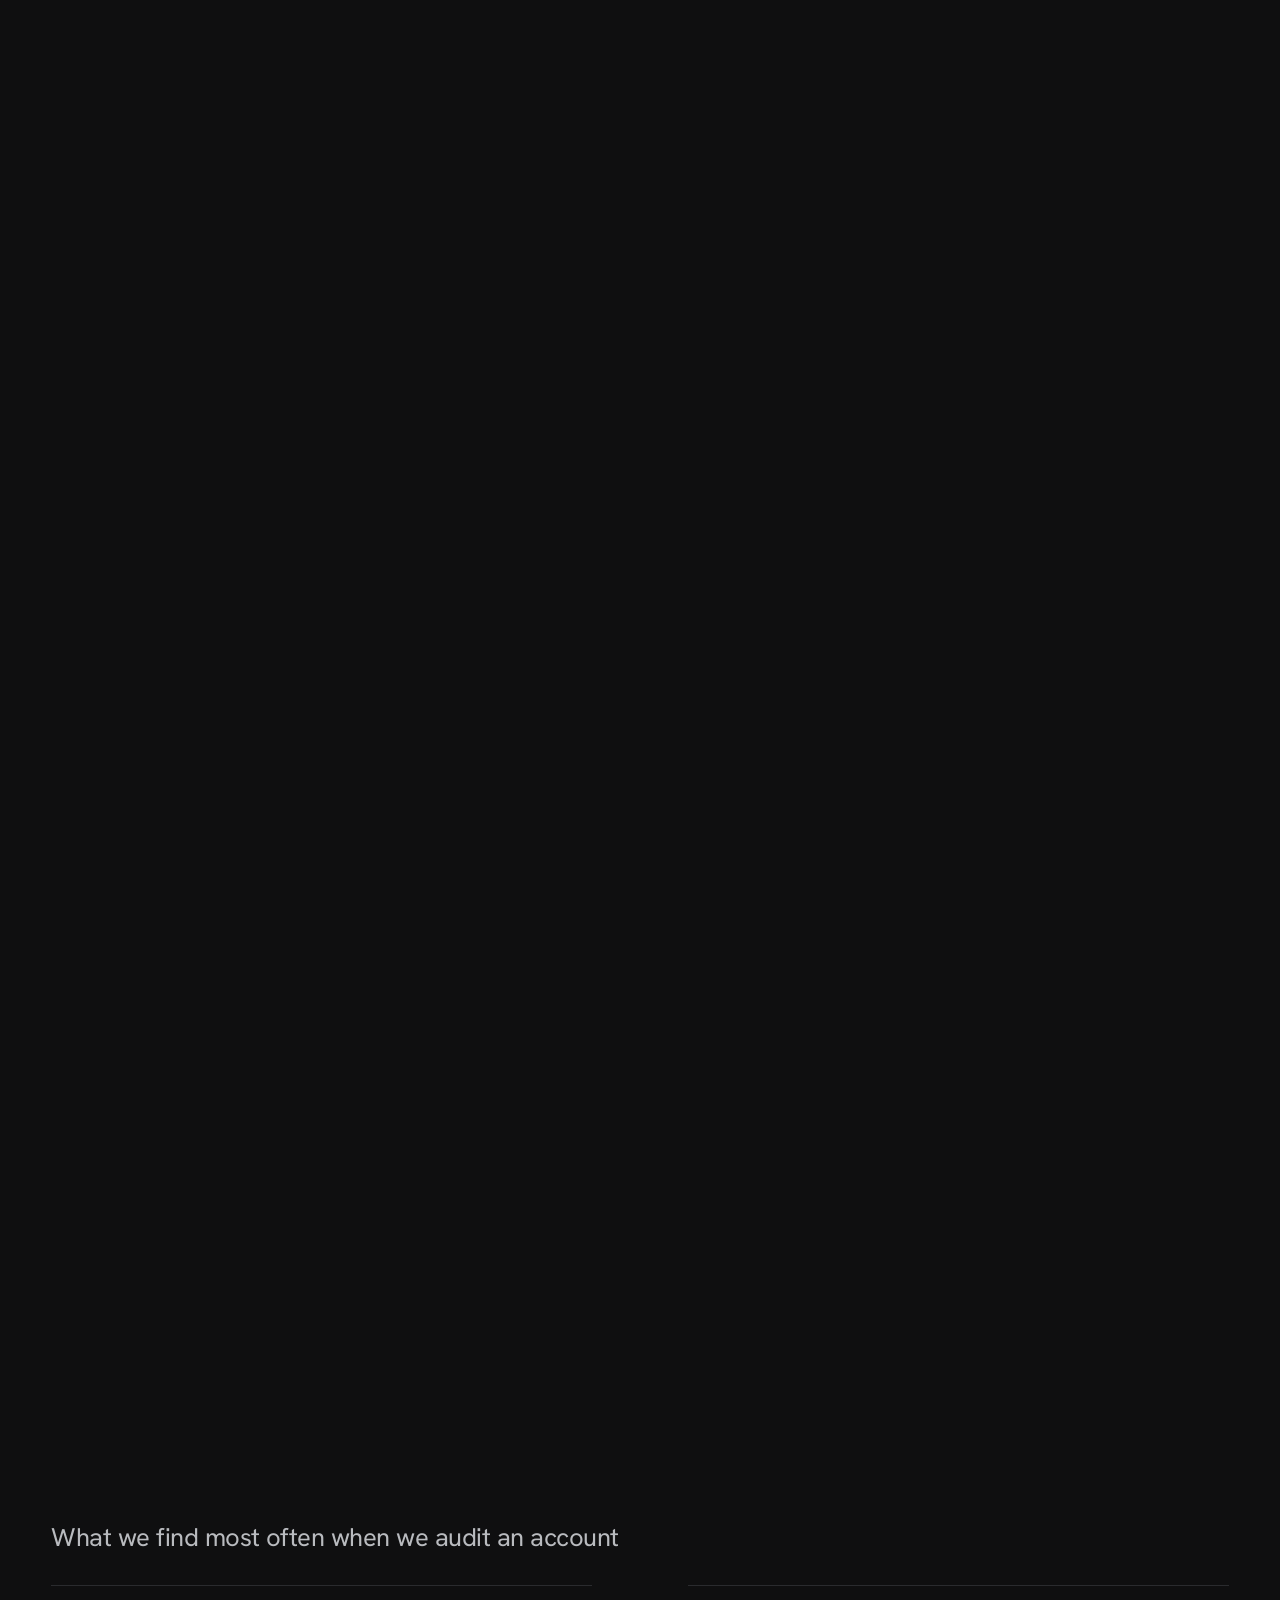
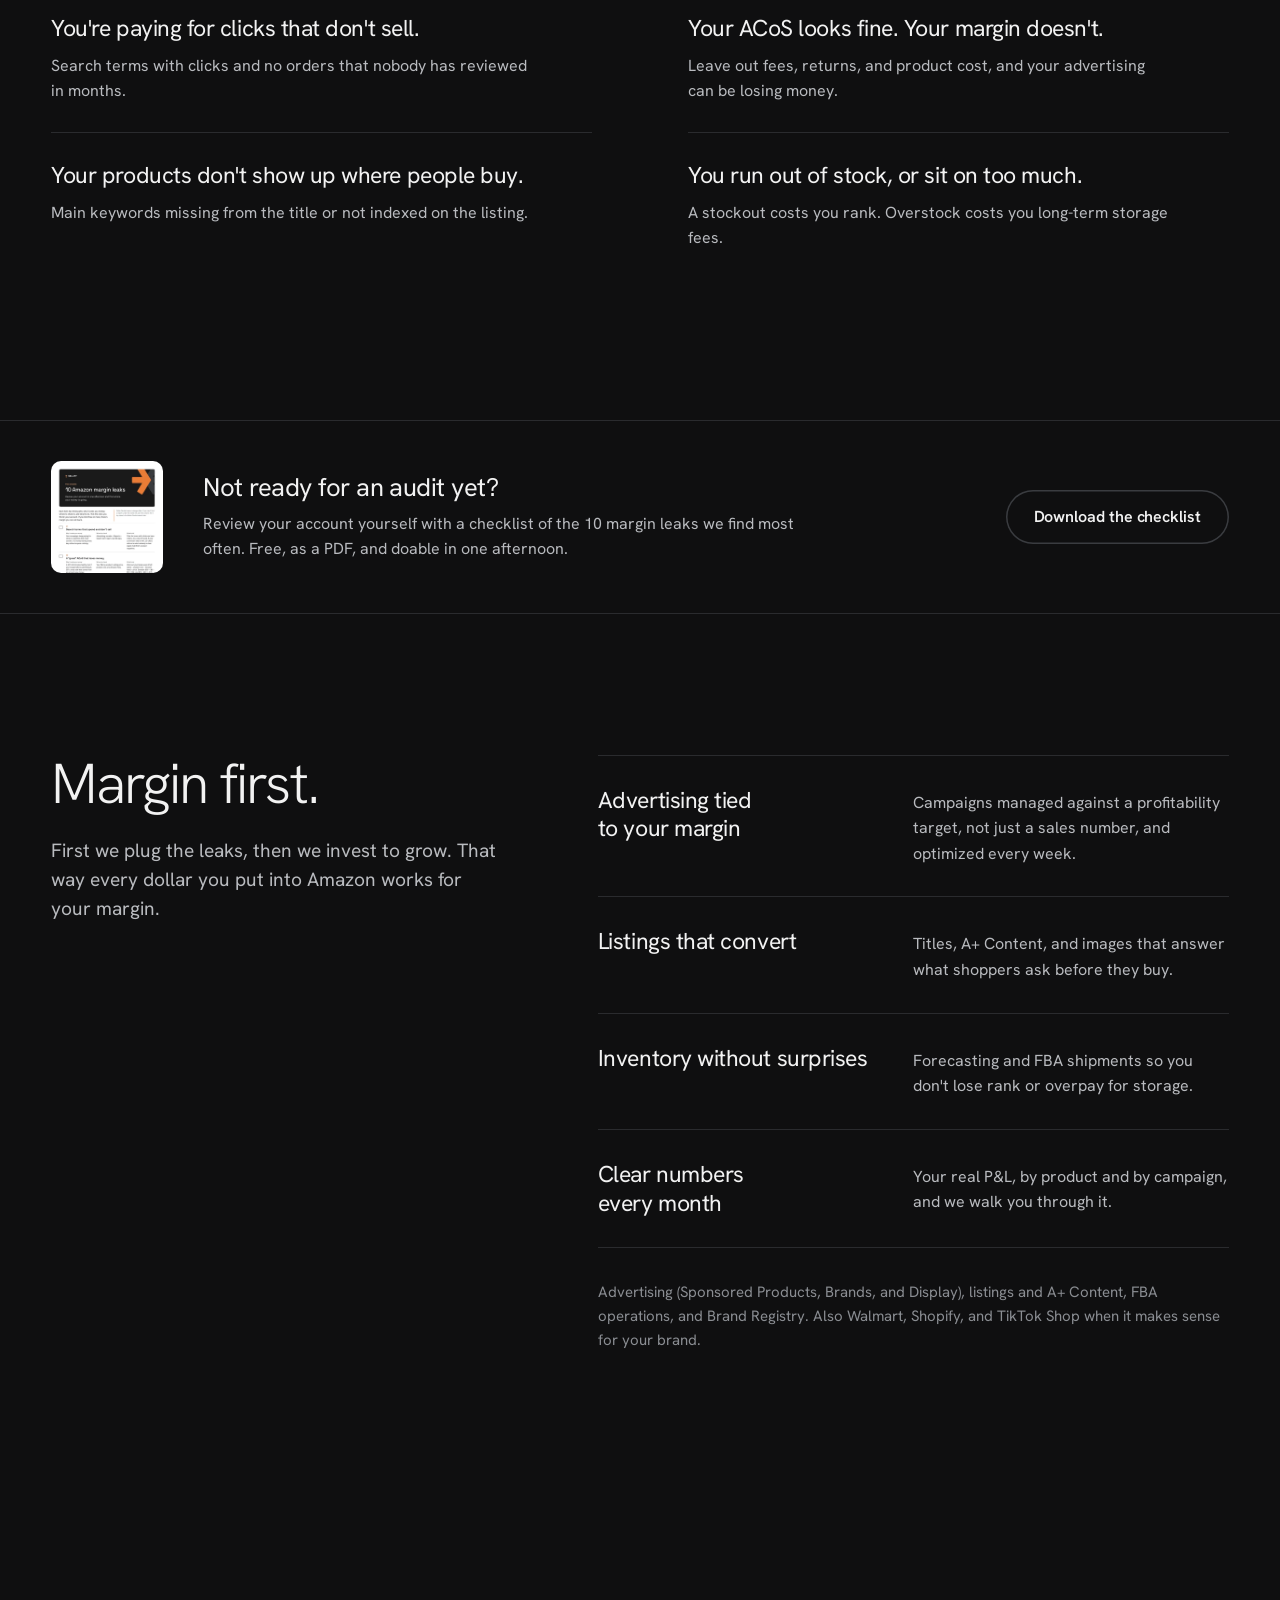
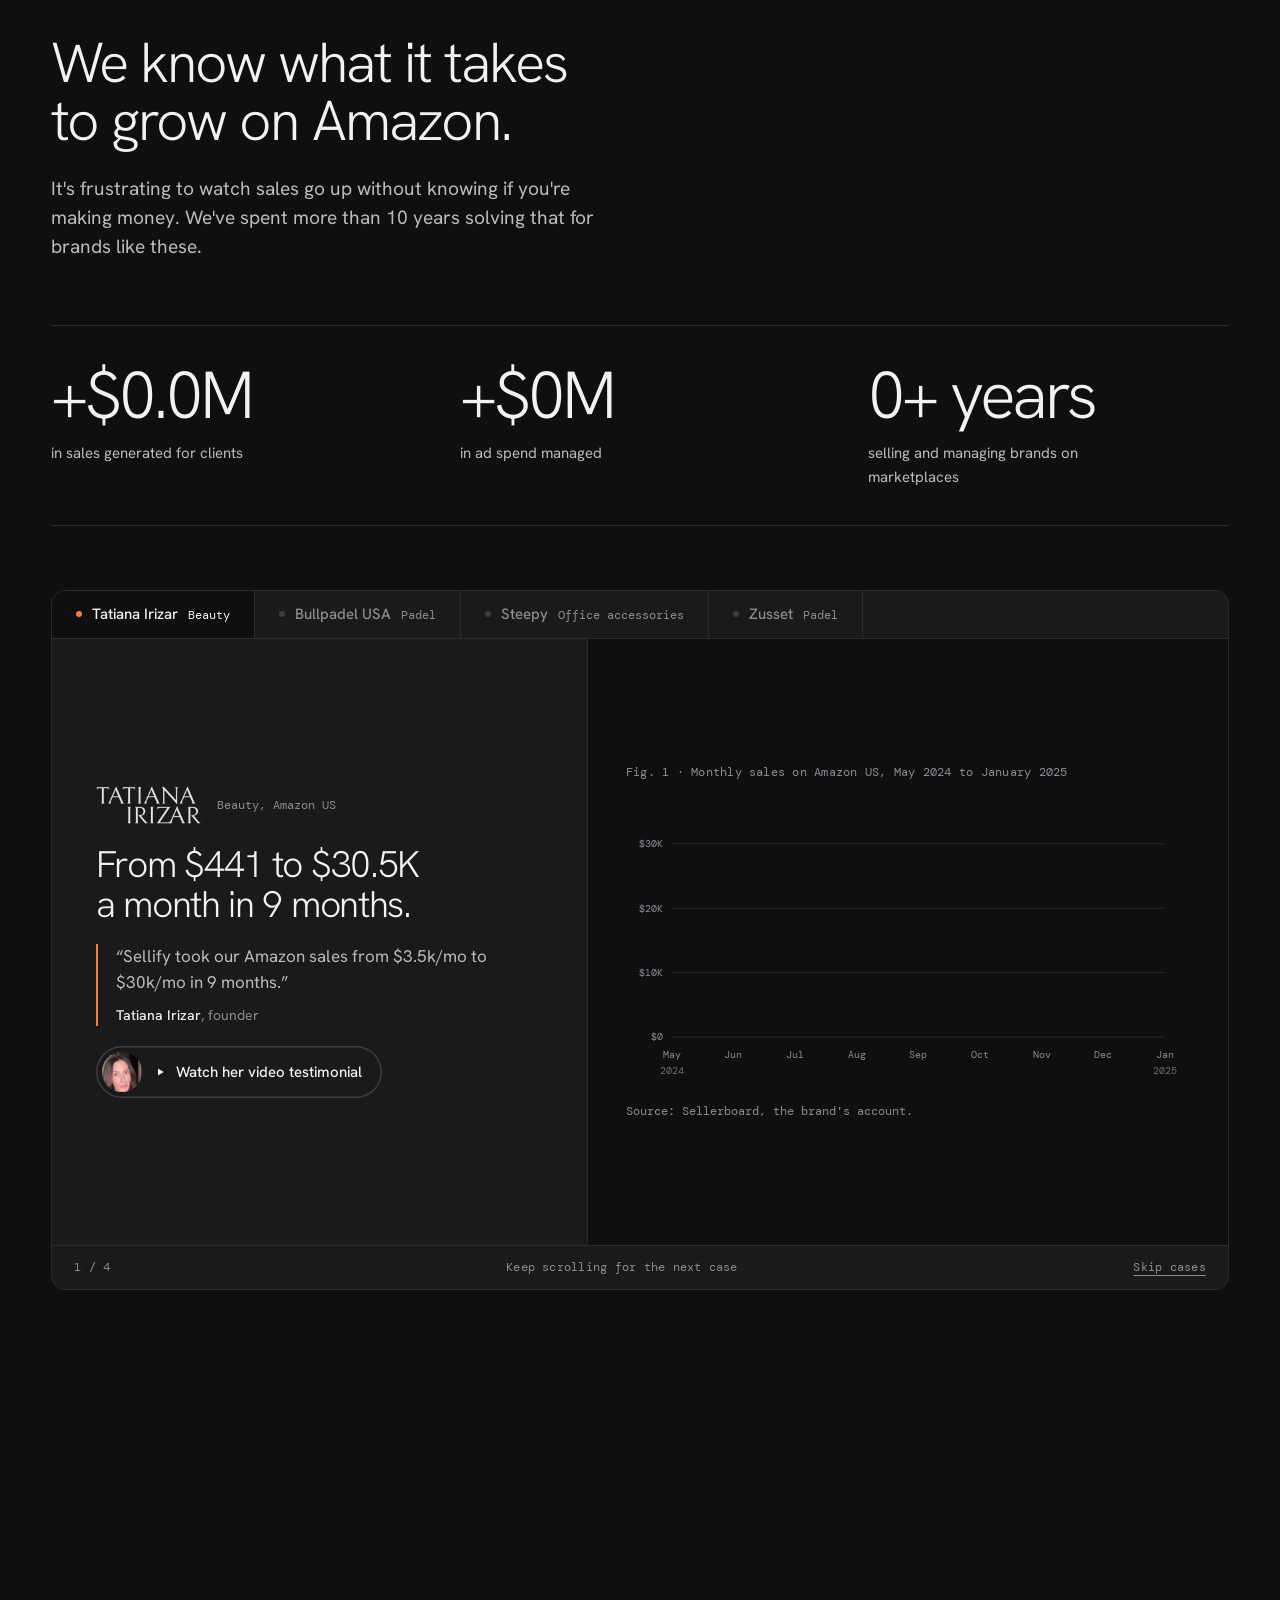
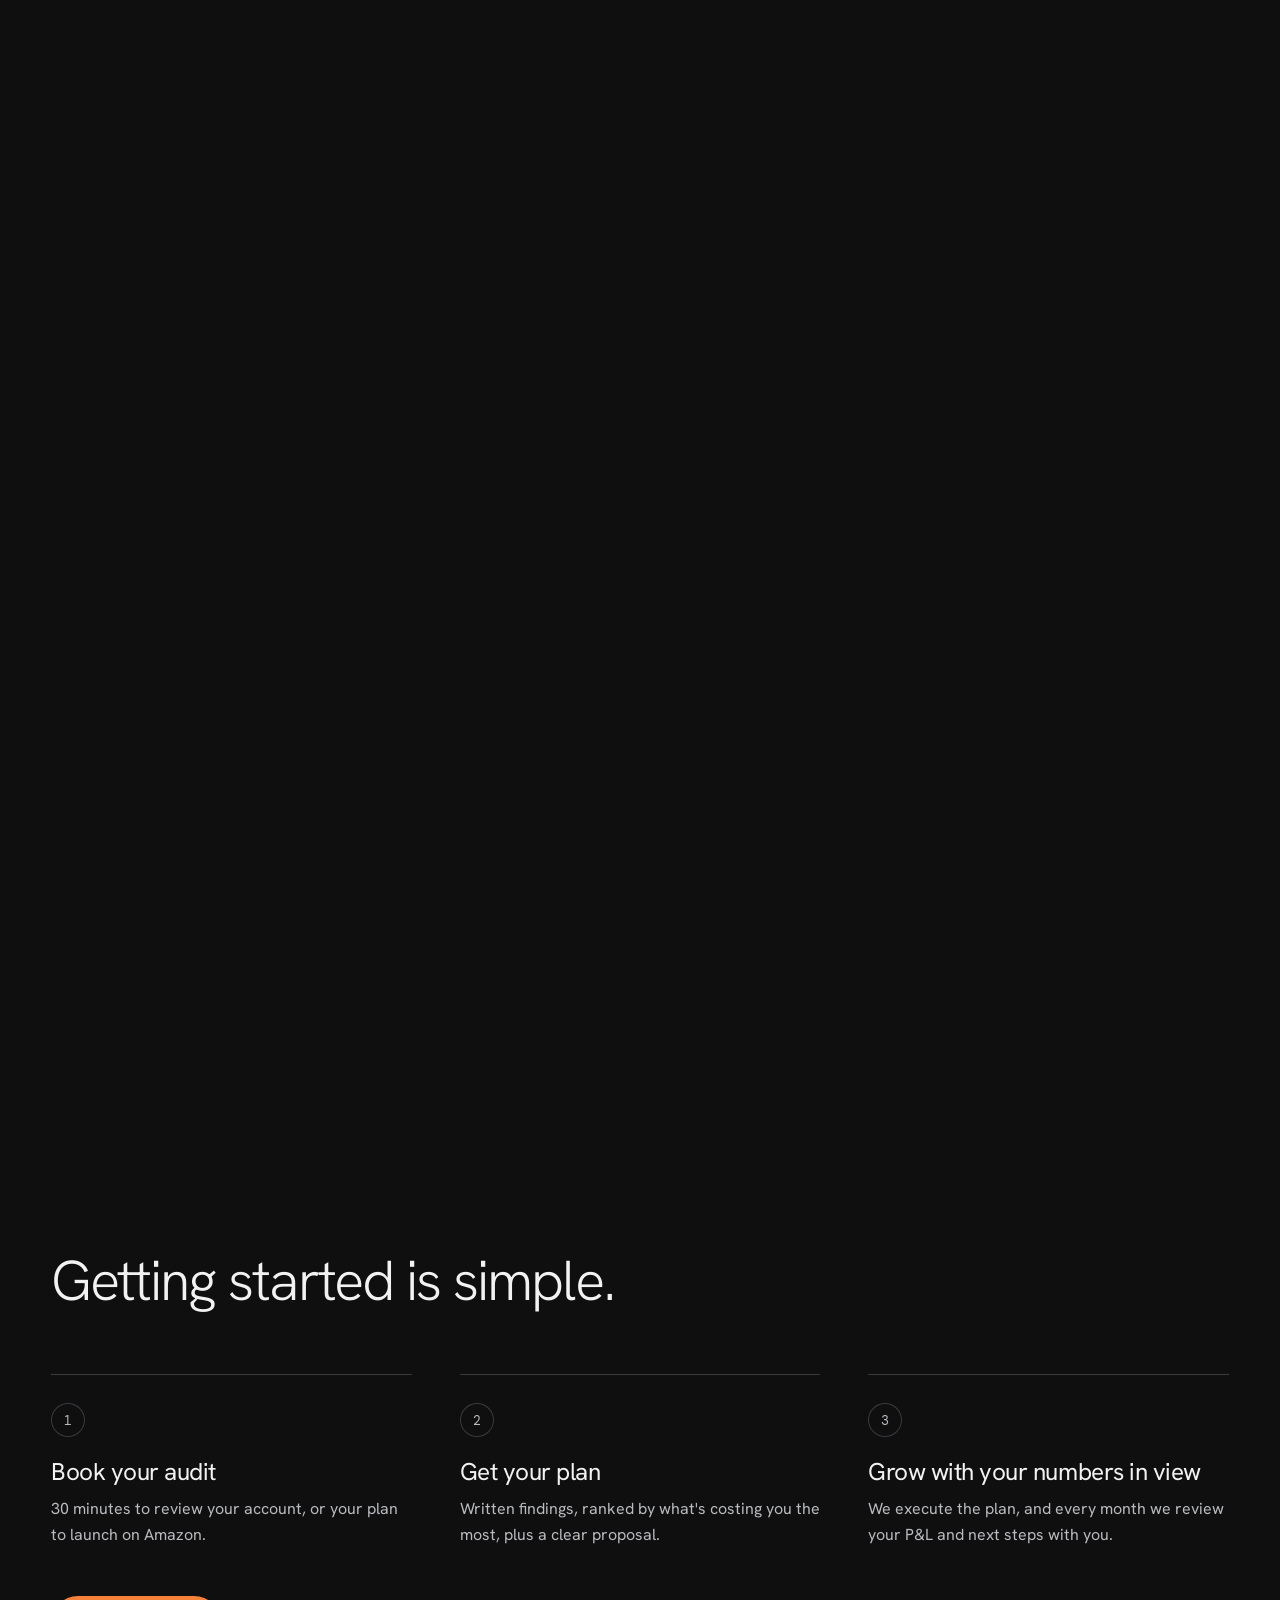
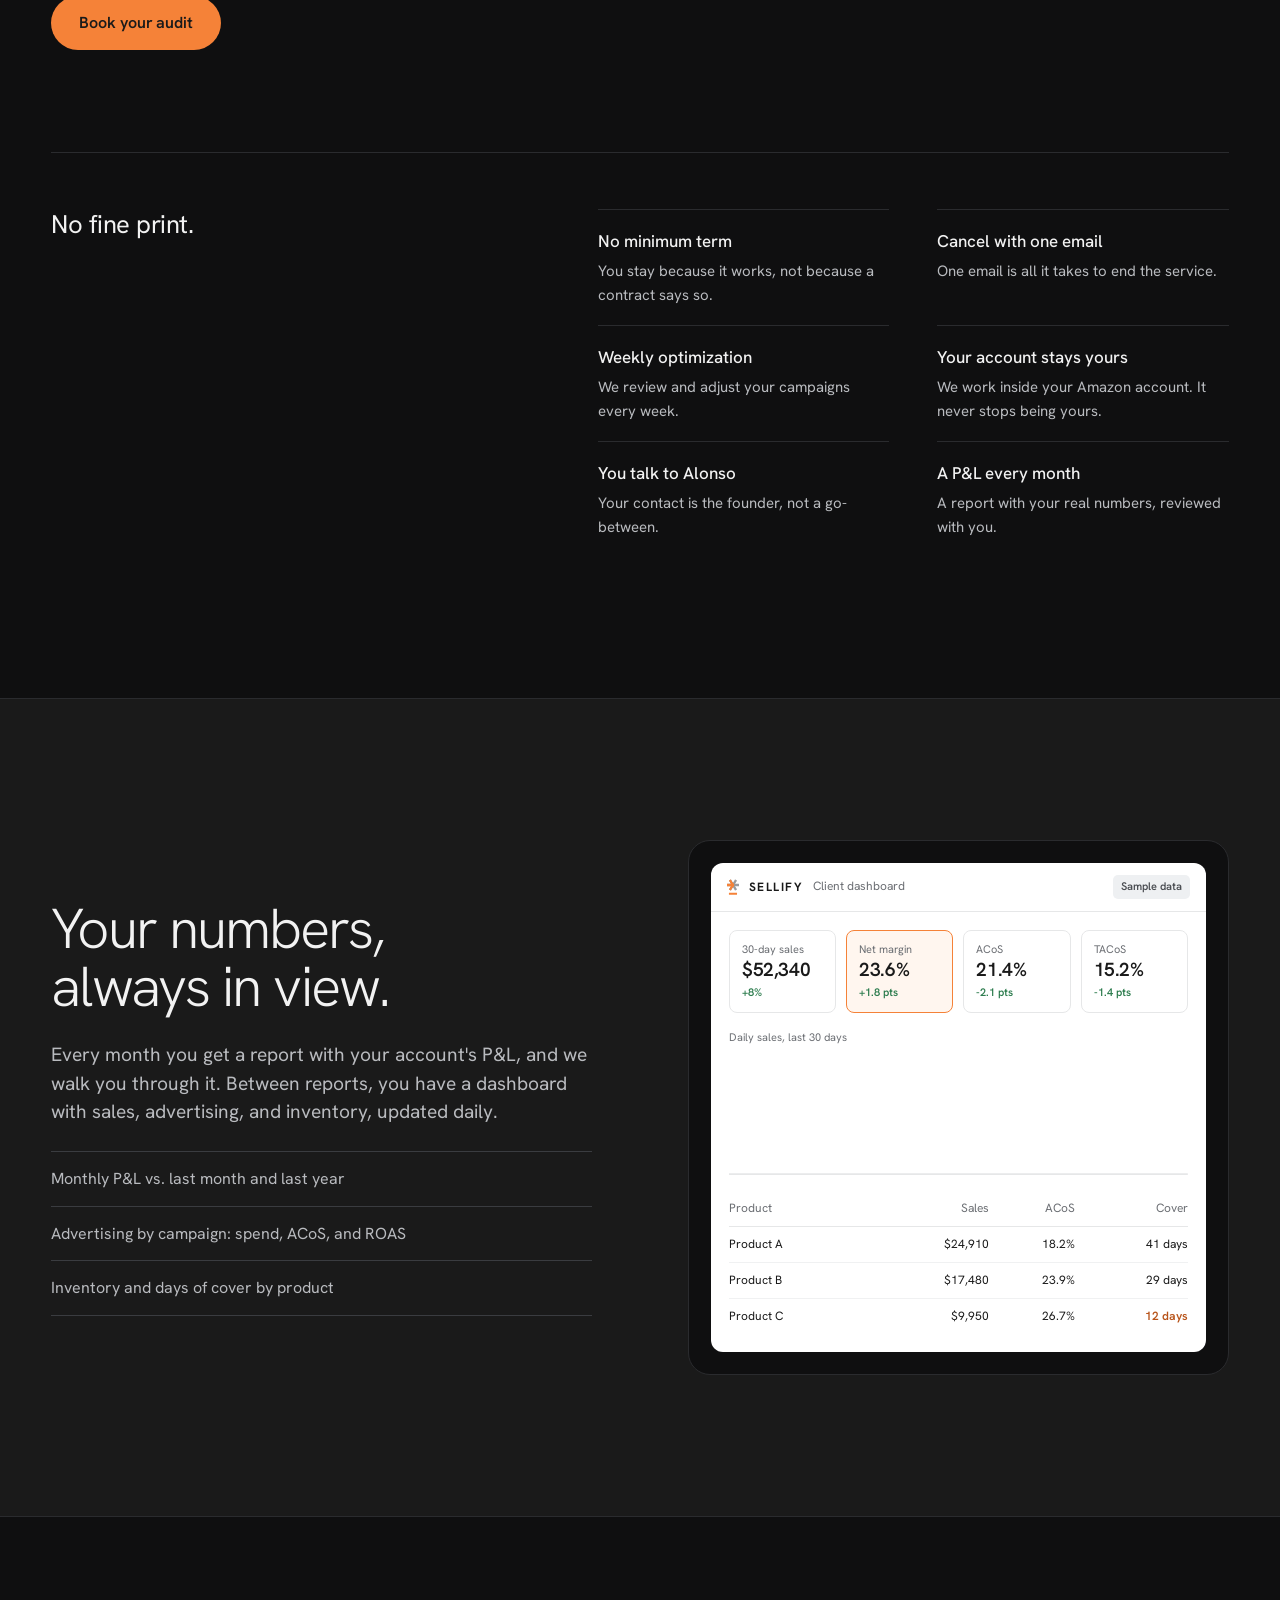
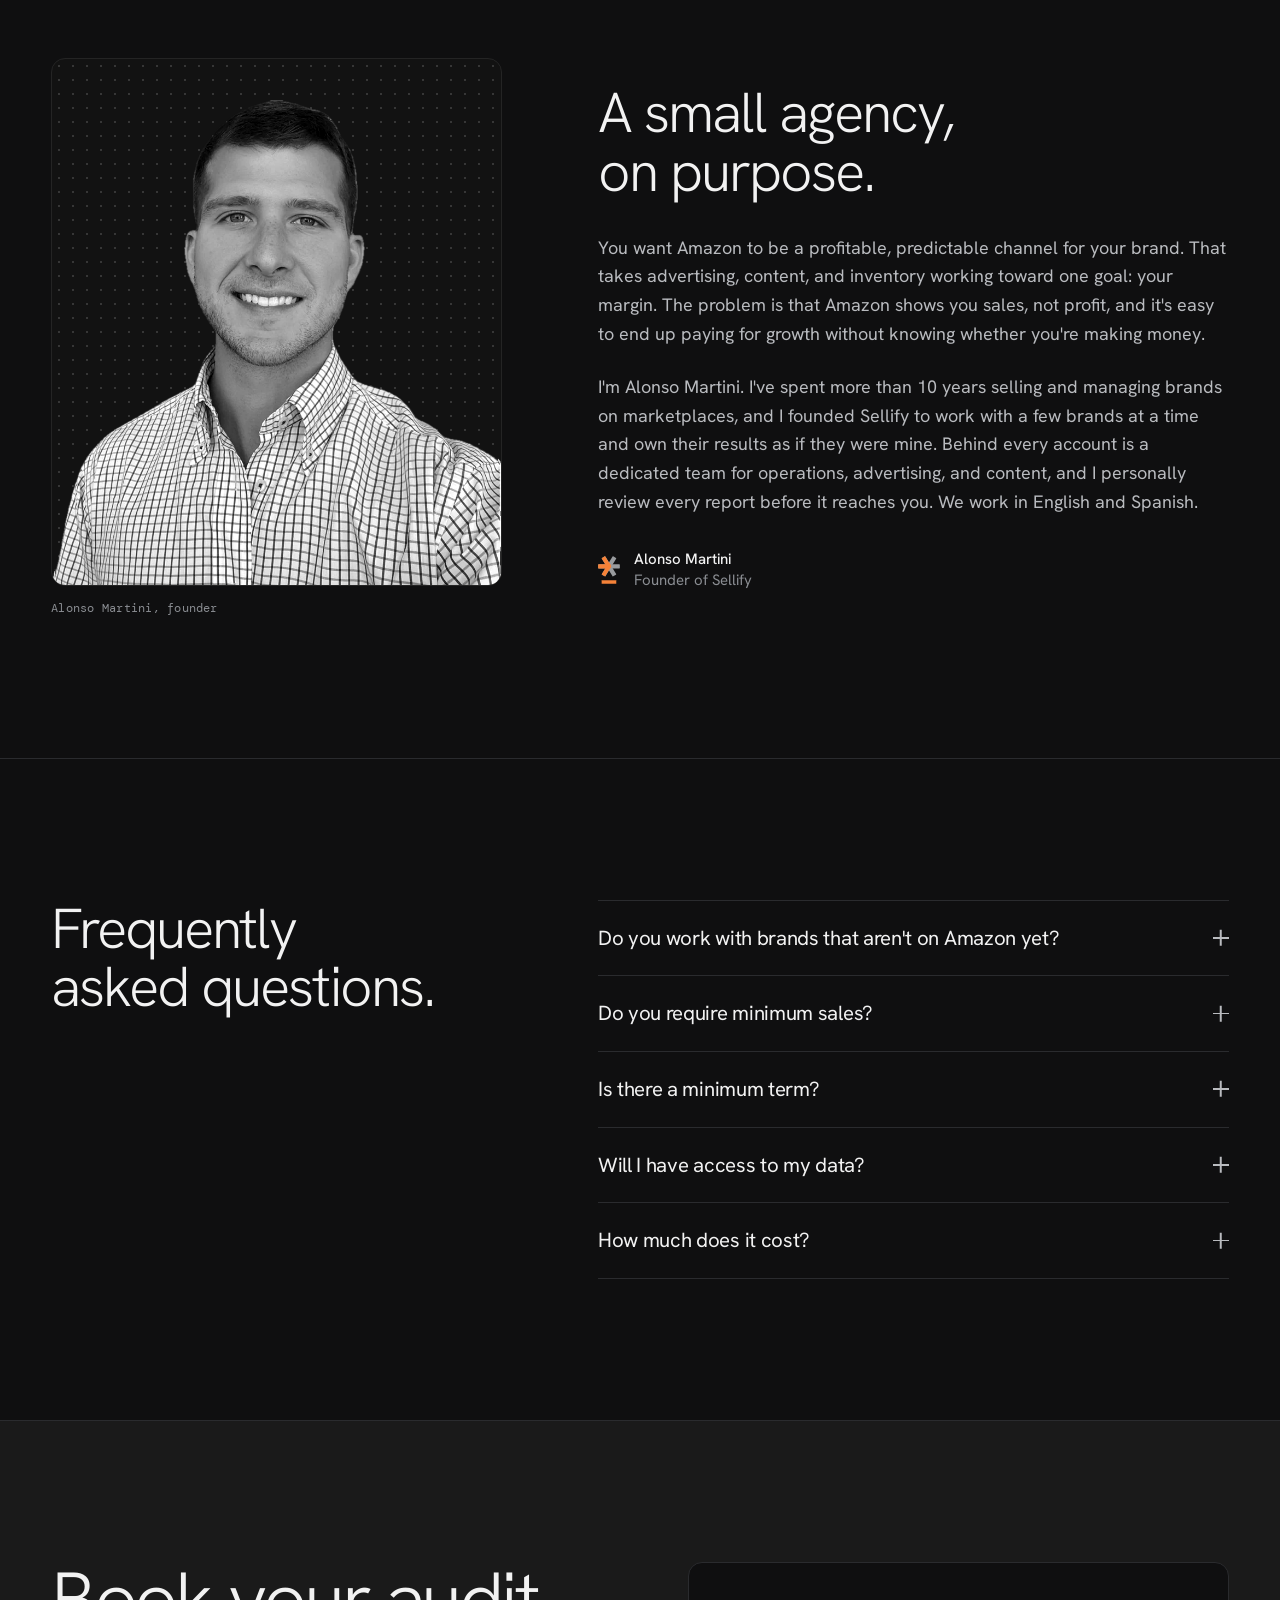
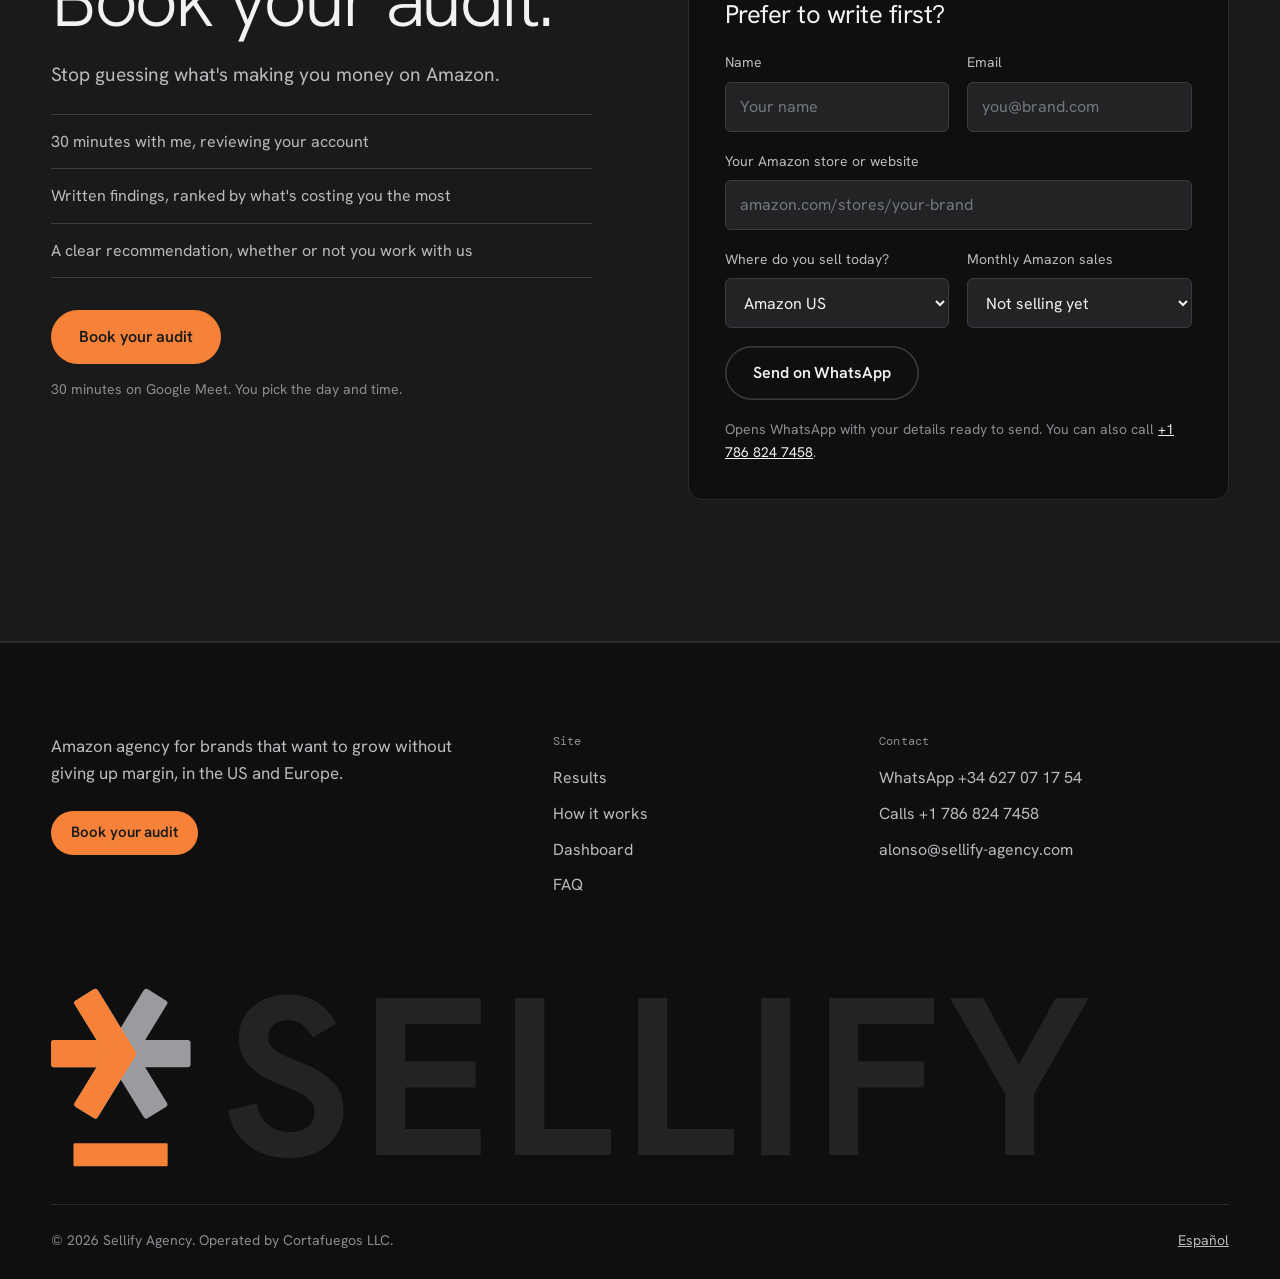
==== commit a8b56a53: "Móvil: secciones fijas en vertical, marca que responde al dedo y gráficas legibles - Los $100 y el v" ====
--- a/en/index.html
+++ b/en/index.html
@@ -246,7 +246,7 @@
               <polyline points="52.0,238.0 102.9,181.2 153.8,117.5 204.7,129.3 255.6,154.4 306.5,141.8 357.5,61.8 408.4,116.1 459.3,69.7 510.2,66.4 561.1,84.7 612.0,53.1" class="chart__line"></polyline>
             </g>
             <circle cx="52.0" cy="238.0" r="4" class="chart__dot" data-dot></circle><circle cx="102.9" cy="181.2" r="4" class="chart__dot" data-dot></circle><circle cx="153.8" cy="117.5" r="4" class="chart__dot" data-dot></circle><circle cx="204.7" cy="129.3" r="4" class="chart__dot" data-dot></circle><circle cx="255.6" cy="154.4" r="4" class="chart__dot" data-dot></circle><circle cx="306.5" cy="141.8" r="4" class="chart__dot" data-dot></circle><circle cx="357.5" cy="61.8" r="4" class="chart__dot" data-dot></circle><circle cx="408.4" cy="116.1" r="4" class="chart__dot" data-dot></circle><circle cx="459.3" cy="69.7" r="4" class="chart__dot" data-dot></circle><circle cx="510.2" cy="66.4" r="4" class="chart__dot" data-dot></circle><circle cx="561.1" cy="84.7" r="4" class="chart__dot" data-dot></circle><circle cx="612.0" cy="53.1" r="6" class="chart__dot chart__dot--end" data-dot></circle>
-            <text x="60.0" y="259.0" text-anchor="start" class="chart__val" data-chart-first>$2,816</text>
+            <text x="66.0" y="244.0" text-anchor="start" class="chart__val" data-chart-first>$2,816</text>
             <text x="612.0" y="37.1" text-anchor="end" class="chart__val chart__val--end" data-chart-last data-from="2816" data-to="20201">$20,201</text>
           </svg>
           <p class="case__src">Source: Sellerboard, the brand's products.</p>
--- a/site.css
+++ b/site.css
@@ -363,6 +363,49 @@
   .pin-on .dock{transform:translate(-50%,160%);opacity:0;visibility:hidden}
   .pin-on .hdr:not(:focus-within){transform:translateY(-101%)}
 }
+/* Secciones fijas en vertical (móvil y tablet). site.js añade .pin-compact y mide --svh y --lvh en píxeles una sola vez,
+   para que nada cambie de tamaño cuando el navegador del teléfono esconde sus barras. --u es el 1% del alto útil. */
+.pin-compact{--u:calc(var(--svh,100svh) / 100)}
+.pin-compact.pin-on .dock{transform:translate(-50%,160%);opacity:0;visibility:hidden}
+.pin-compact.pin-on .hdr:not(:focus-within){transform:translateY(-101%)}
+.pin-compact .pl.is-pinned{min-height:var(--lvh,100vh)}
+.pin-compact .pl.is-pinned .pl__in{min-height:0;height:var(--svh,100svh);align-content:center;gap:clamp(20px,3.7 * var(--u),56px);padding-top:12px;padding-bottom:12px}
+.pin-compact .pl.is-pinned .pl__left{gap:clamp(6px,1.3 * var(--u),18px)}
+.pin-compact .pl.is-pinned .pl__left .cap{font-size:11px}
+.pin-compact .pl.is-pinned .pl__title{font-size:clamp(19px,3.2 * var(--u),34px)}
+.pin-compact .pl.is-pinned .pl__big{font-size:clamp(64px,12.5 * var(--u),168px);margin-top:0}
+.pin-compact .pl.is-pinned .pl__track{height:clamp(32px,6 * var(--u),64px);margin-bottom:clamp(10px,2.2 * var(--u),28px)}
+.pin-compact .pl.is-pinned .pl__rows li{font-size:clamp(14px,2.4 * var(--u),18px);line-height:1.25;padding:clamp(6px,1.35 * var(--u),14px) 0}
+.pin-compact .pl.is-pinned .pl__rows b{font-size:clamp(13px,2.2 * var(--u),16px)}
+.pin-compact .pl.is-pinned .pl__foot{margin-top:clamp(10px,2.2 * var(--u),28px)}
+.pin-compact .pl.is-pinned .pl__punch{font-size:clamp(15px,2.5 * var(--u),23px)}
+.pin-compact .viewer.is-pinned .viewer__frame{height:min(calc(var(--svh,100svh) - 24px),820px)}
+.pin-compact .viewer.is-pinned .viewer__tabs{scrollbar-width:none}
+.pin-compact .viewer.is-pinned .viewer__tabs::-webkit-scrollbar{display:none}
+.pin-compact .viewer.is-pinned .case{grid-template-rows:auto minmax(0,1fr)}
+.pin-compact .viewer.is-pinned .case__copy{justify-content:flex-start;gap:clamp(8px,1.6 * var(--u),20px);padding:clamp(12px,2.4 * var(--u),36px) clamp(16px,4vw,40px)}
+.pin-compact .viewer.is-pinned .case__brand img{max-height:26px;width:auto}
+.pin-compact .viewer.is-pinned .case__result{font-size:clamp(21px,3.7 * var(--u),40px)}
+.pin-compact .viewer.is-pinned .case__quote{font-size:clamp(14px,2.35 * var(--u),18px);line-height:1.45;padding-left:14px}
+.pin-compact .viewer.is-pinned .case__quote footer{margin-top:6px;font-size:13px}
+.pin-compact .viewer.is-pinned .play{padding:4px 16px 4px 4px;font-size:14px;gap:10px}
+.pin-compact .viewer.is-pinned .play img{width:32px;height:32px}
+.pin-compact .viewer.is-pinned .case__fig{min-height:0;gap:clamp(6px,1.3 * var(--u),18px);padding:clamp(10px,2 * var(--u),32px) clamp(16px,4vw,40px)}
+.pin-compact .viewer.is-pinned .case__fig .cap{font-size:11px}
+.pin-compact .viewer.is-pinned .case__src{font-size:11px}
+.pin-compact .viewer.is-pinned .chart{flex:1 1 0;min-height:0;max-height:340px}
+.pin-compact .viewer.is-pinned .case__media{grid-template-columns:clamp(96px,30%,220px) minmax(0,1fr);gap:16px 24px}
+.pin-compact .viewer.is-pinned .tile{max-width:none}
+.pin-compact .viewer.is-pinned .bigs{gap:clamp(10px,2 * var(--u),20px)}
+.pin-compact .viewer.is-pinned .big b{font-size:clamp(40px,7.5 * var(--u),88px)}
+.pin-compact .viewer.is-pinned .launch li{font-size:clamp(15px,2.5 * var(--u),18px);padding:clamp(7px,1.4 * var(--u),13px) 0}
+@media (max-width:760px){
+  .pin-compact .pl.is-pinned .pl__note{display:none}
+  .pin-compact .viewer.is-pinned .tab{padding:13px 14px;font-size:14px;gap:8px}
+  .pin-compact .viewer.is-pinned .tab span{display:none}
+  .pin-compact .viewer.is-pinned .viewer__hint{display:none}
+  .pin-compact .viewer.is-pinned .viewer__foot{padding:11px 16px}
+}
 /* Pantallas grandes: el contenido y la tipografía crecen para no quedar perdidos en el centro */
 @media (min-width:1800px){
   :root{--wrap:1520px}
@@ -455,6 +498,12 @@
   .stats{gap:28px}
   .case__media{grid-template-columns:minmax(0,1fr)}
   .tile{max-width:200px}
+  .chart__tick{font-size:19px}
+  .chart__year{font-size:17px;transform:translateY(9px)}
+  .chart__val{font-size:22px}
+  .chart__val--end{font-size:30px}
+  .chart__line{stroke-width:3.5}
+  .chart__dot{stroke-width:3}
   .pl__track{height:48px}
   .steps{gap:32px}
   .kpis{grid-template-columns:repeat(2,minmax(0,1fr))}
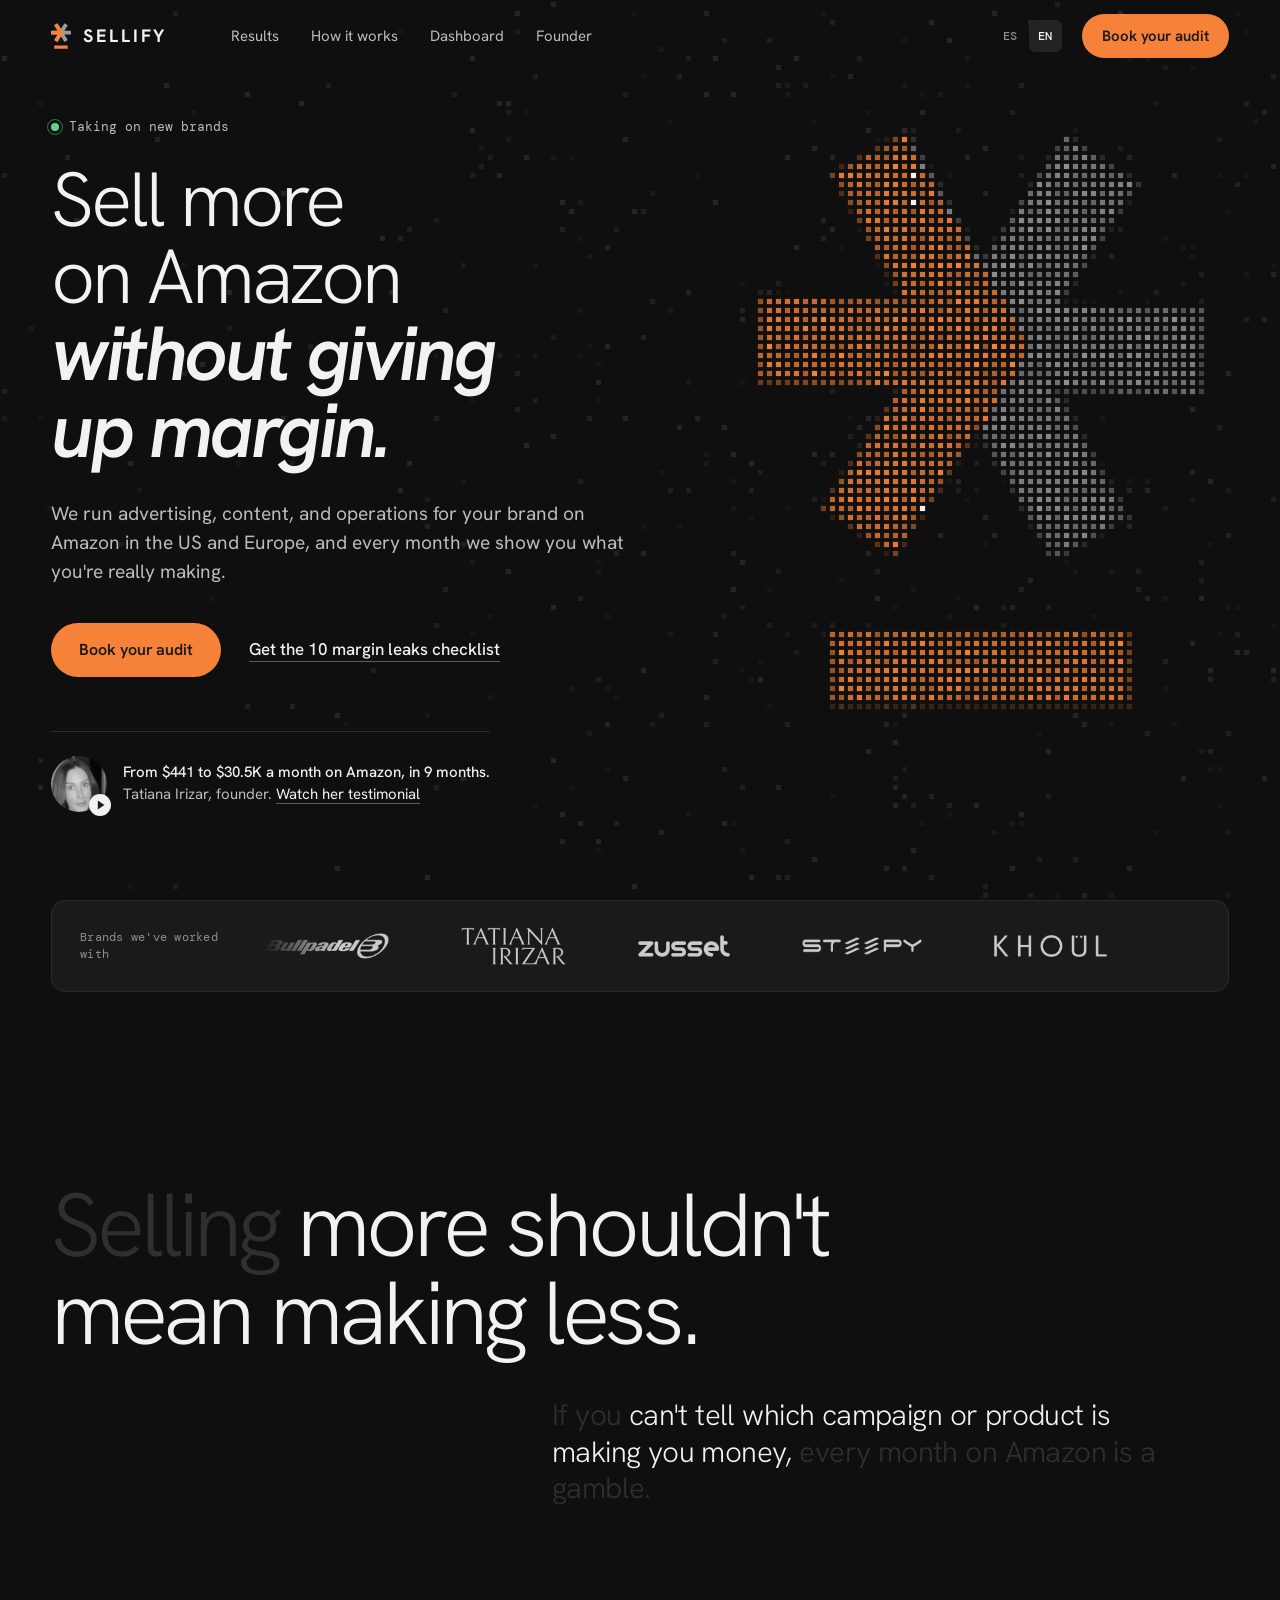
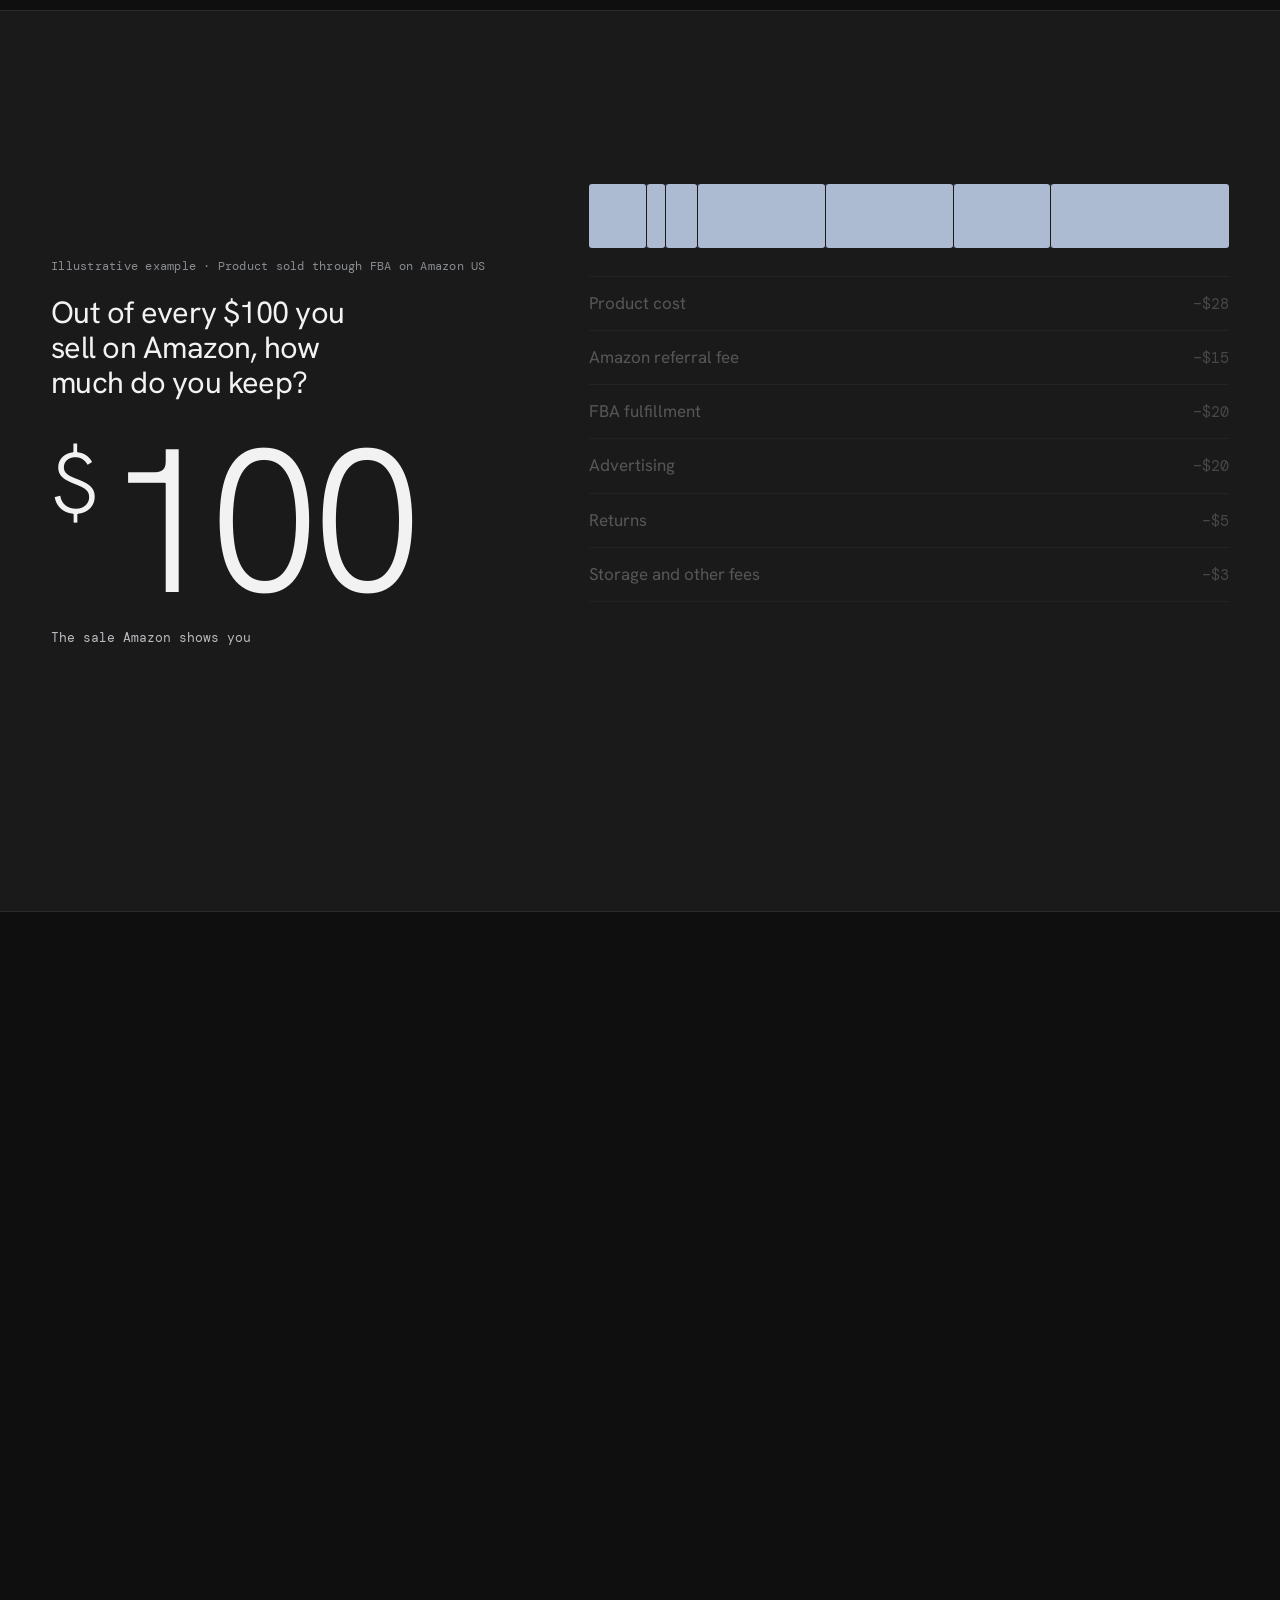
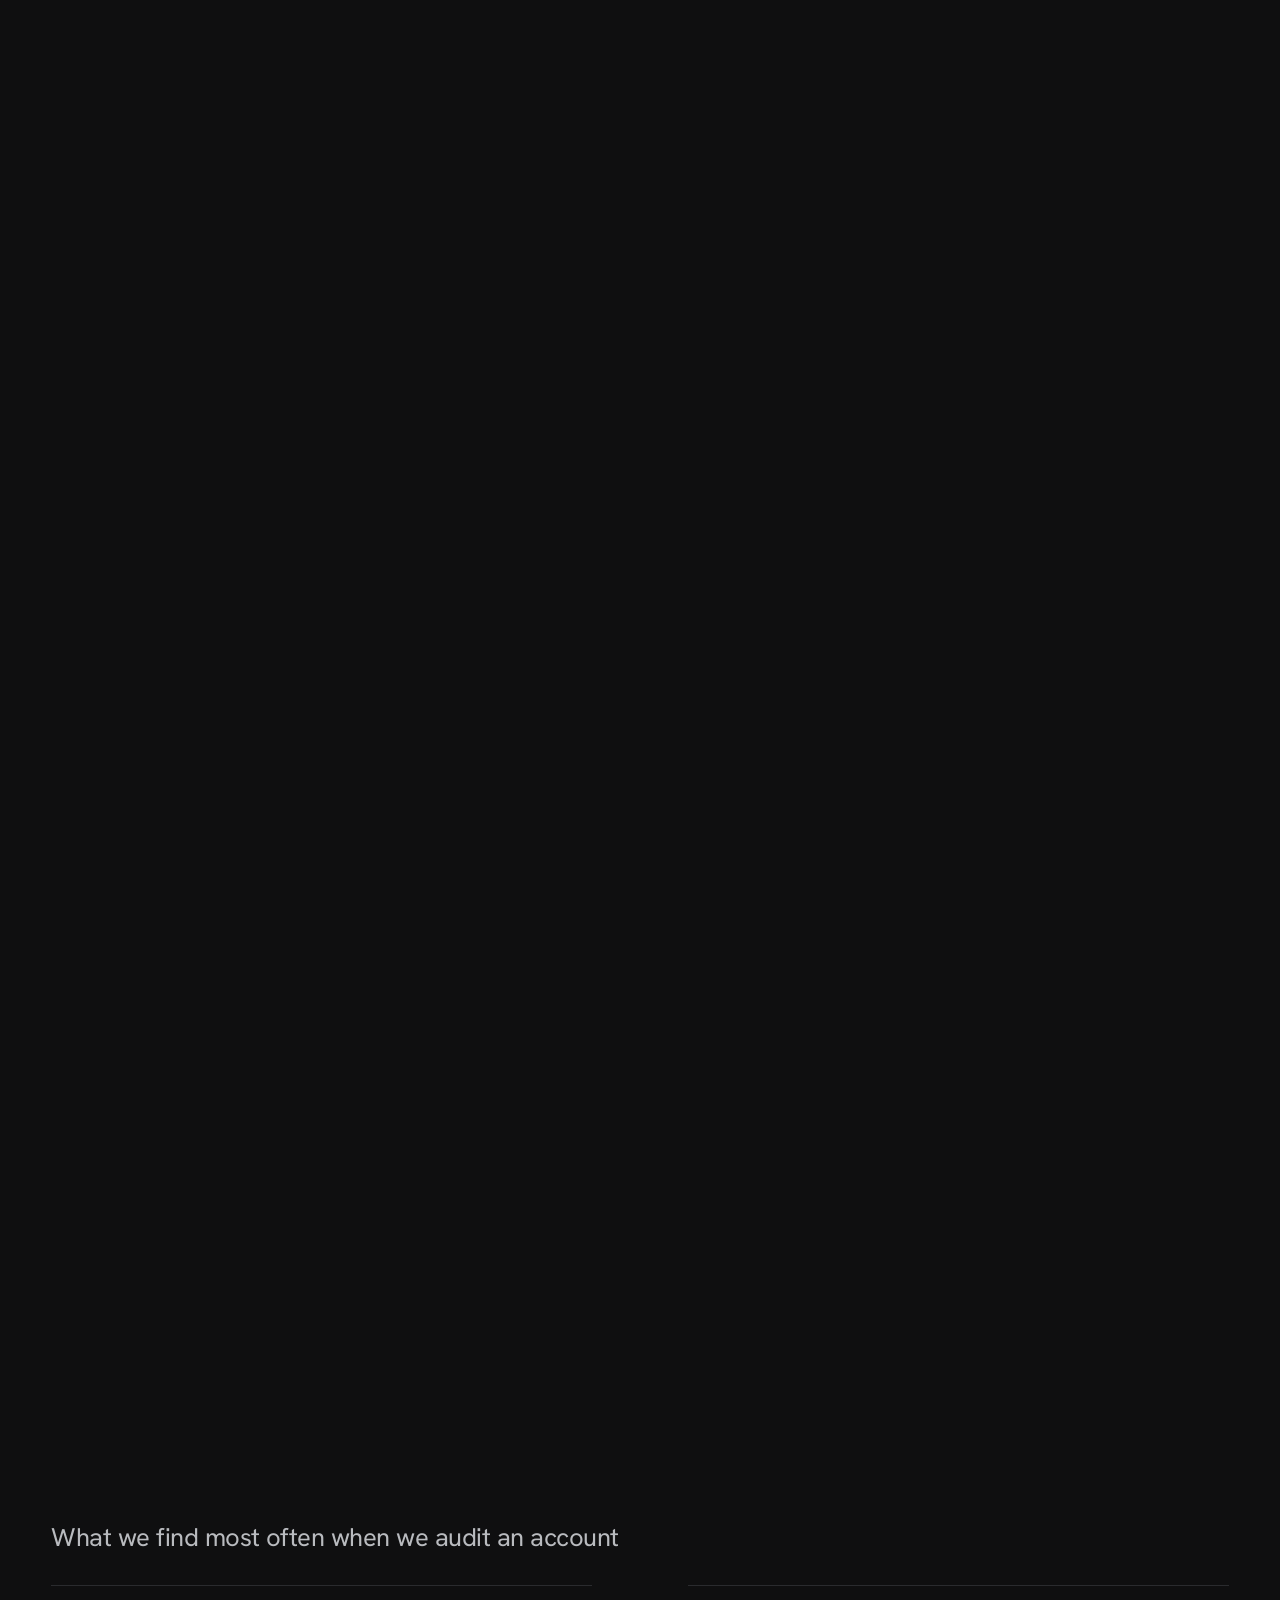
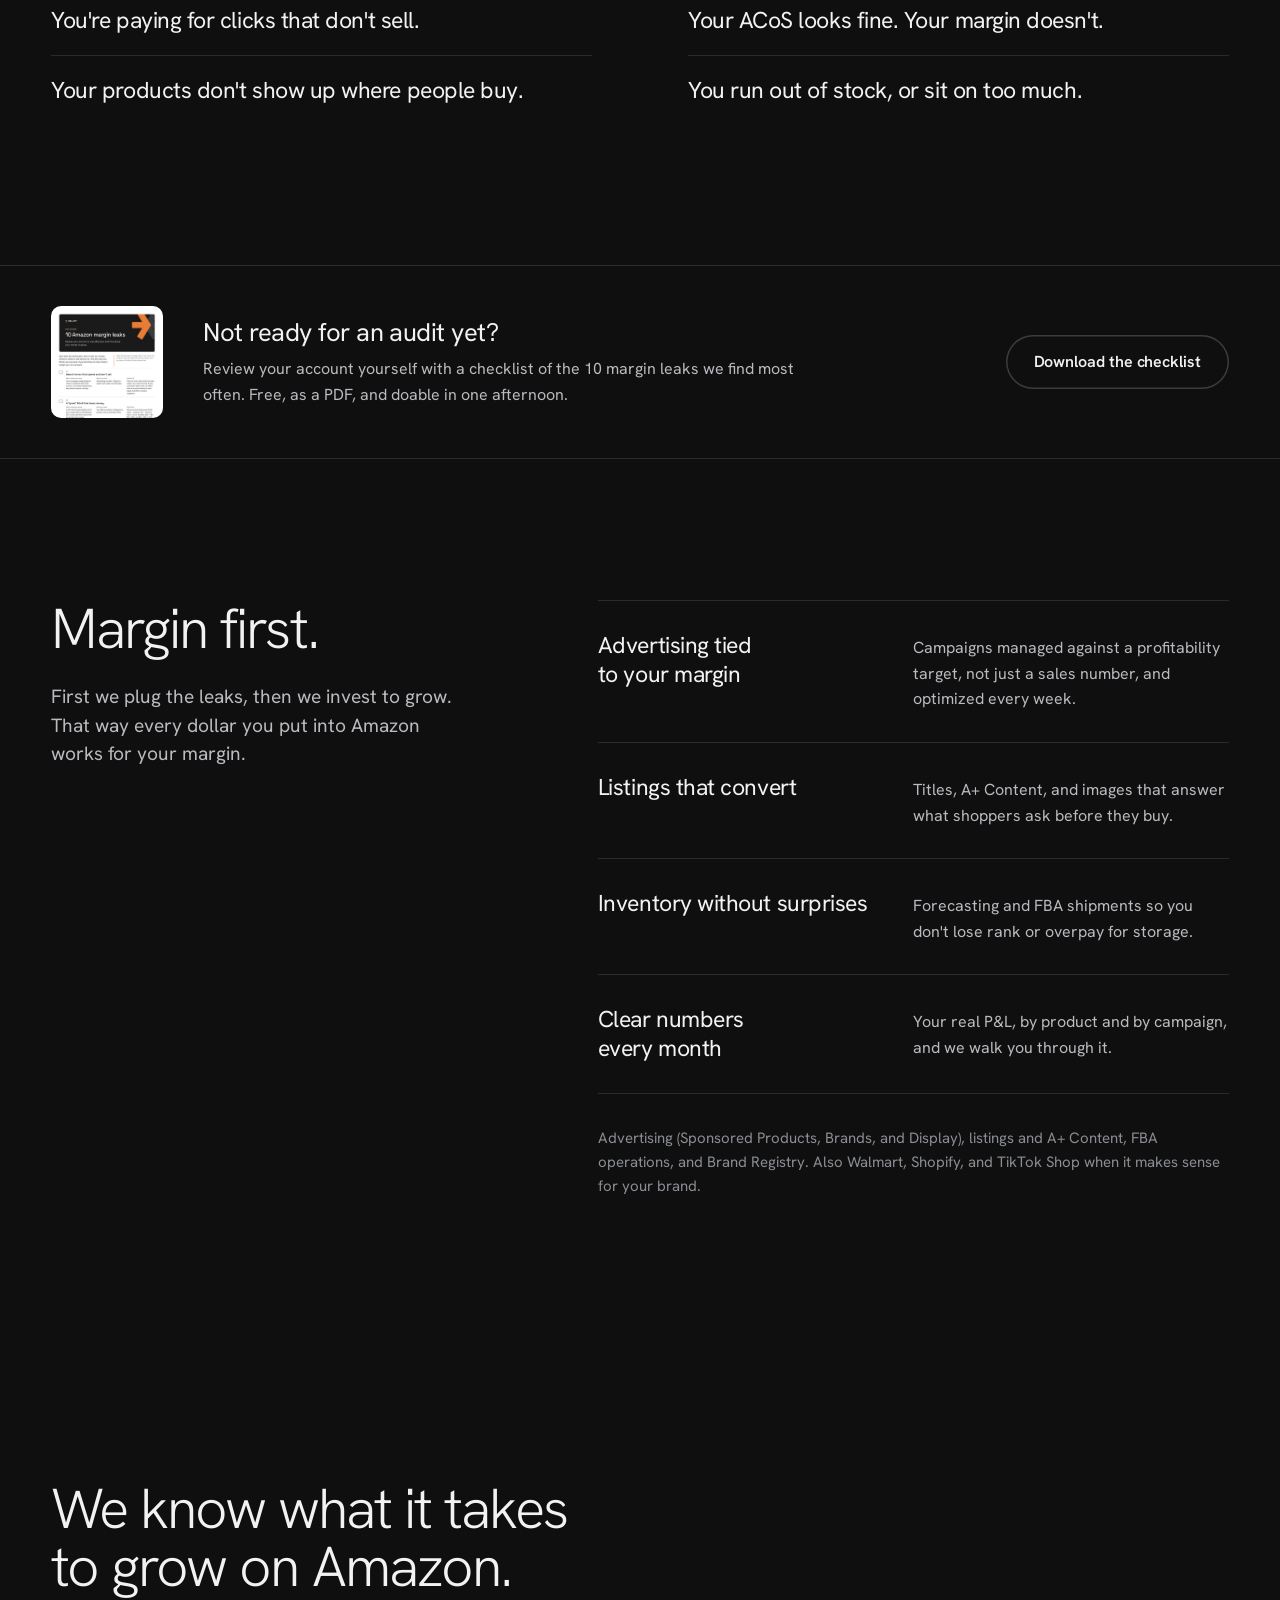
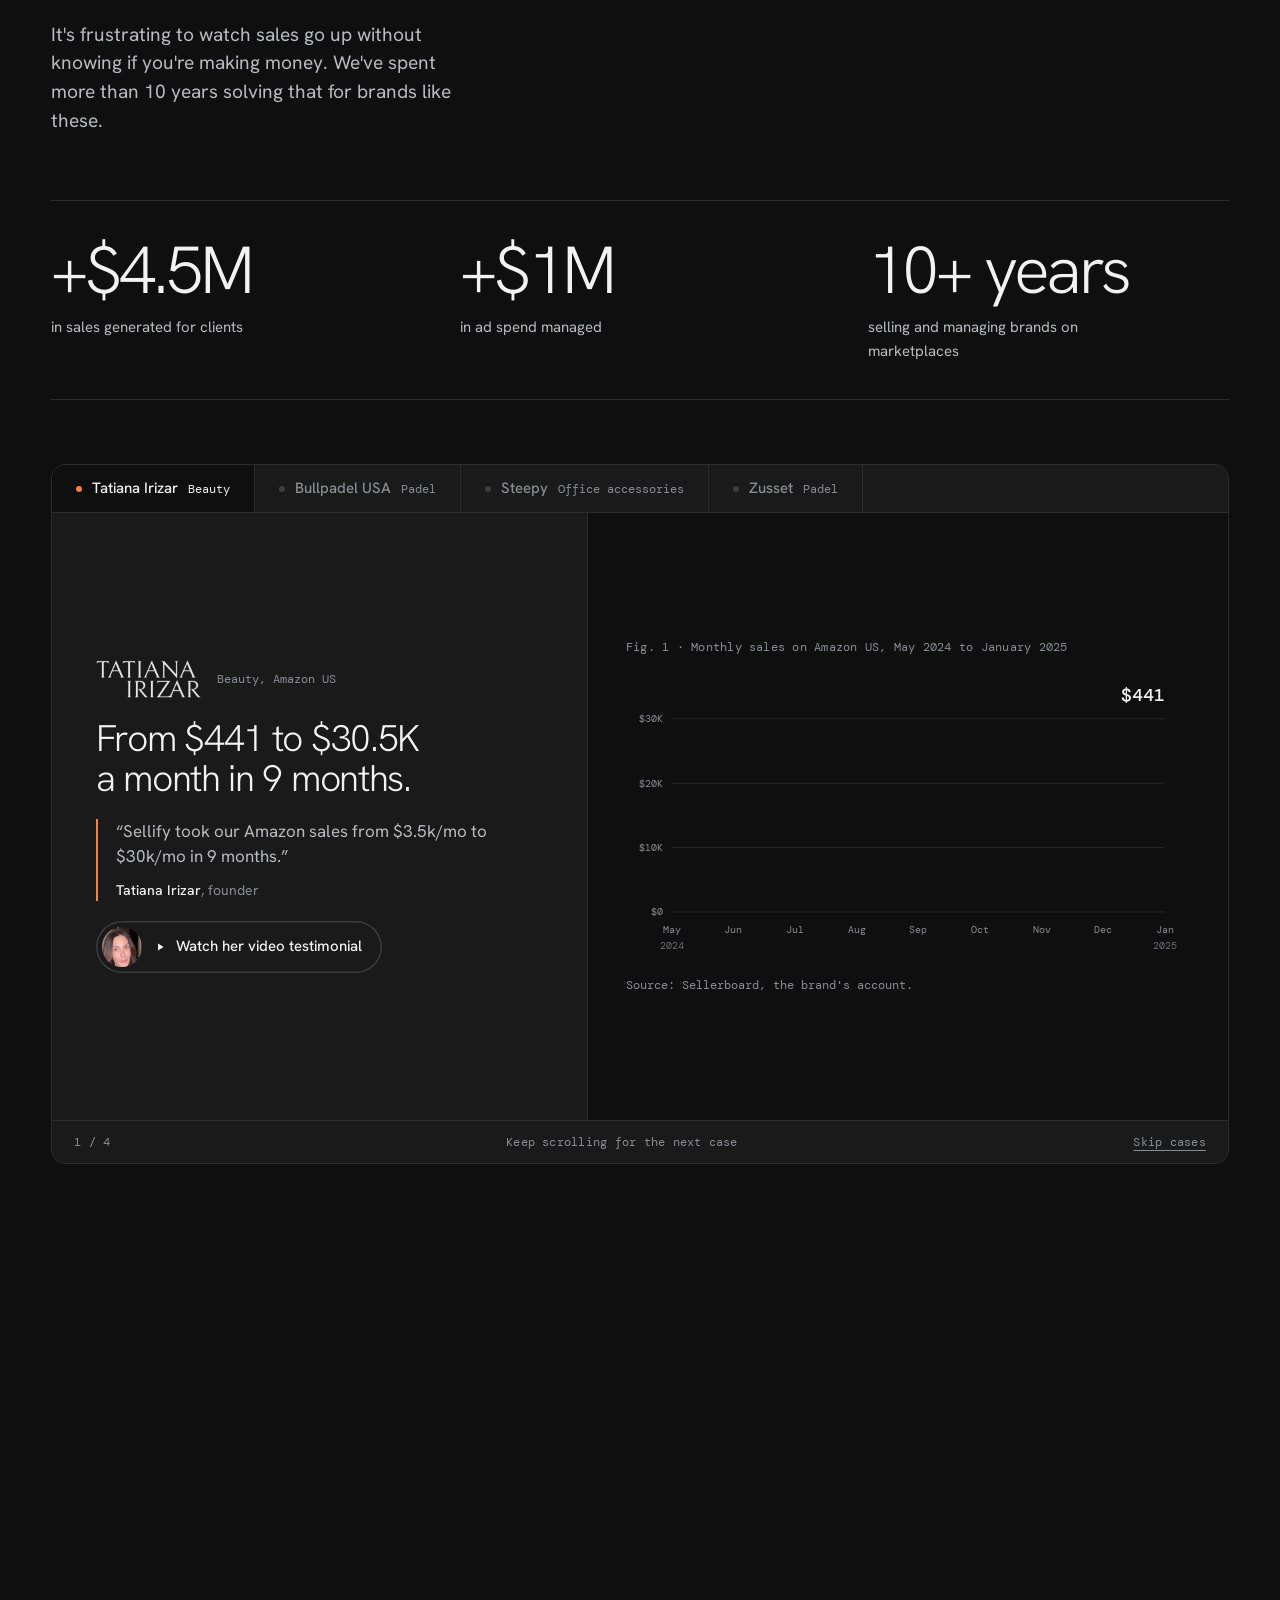
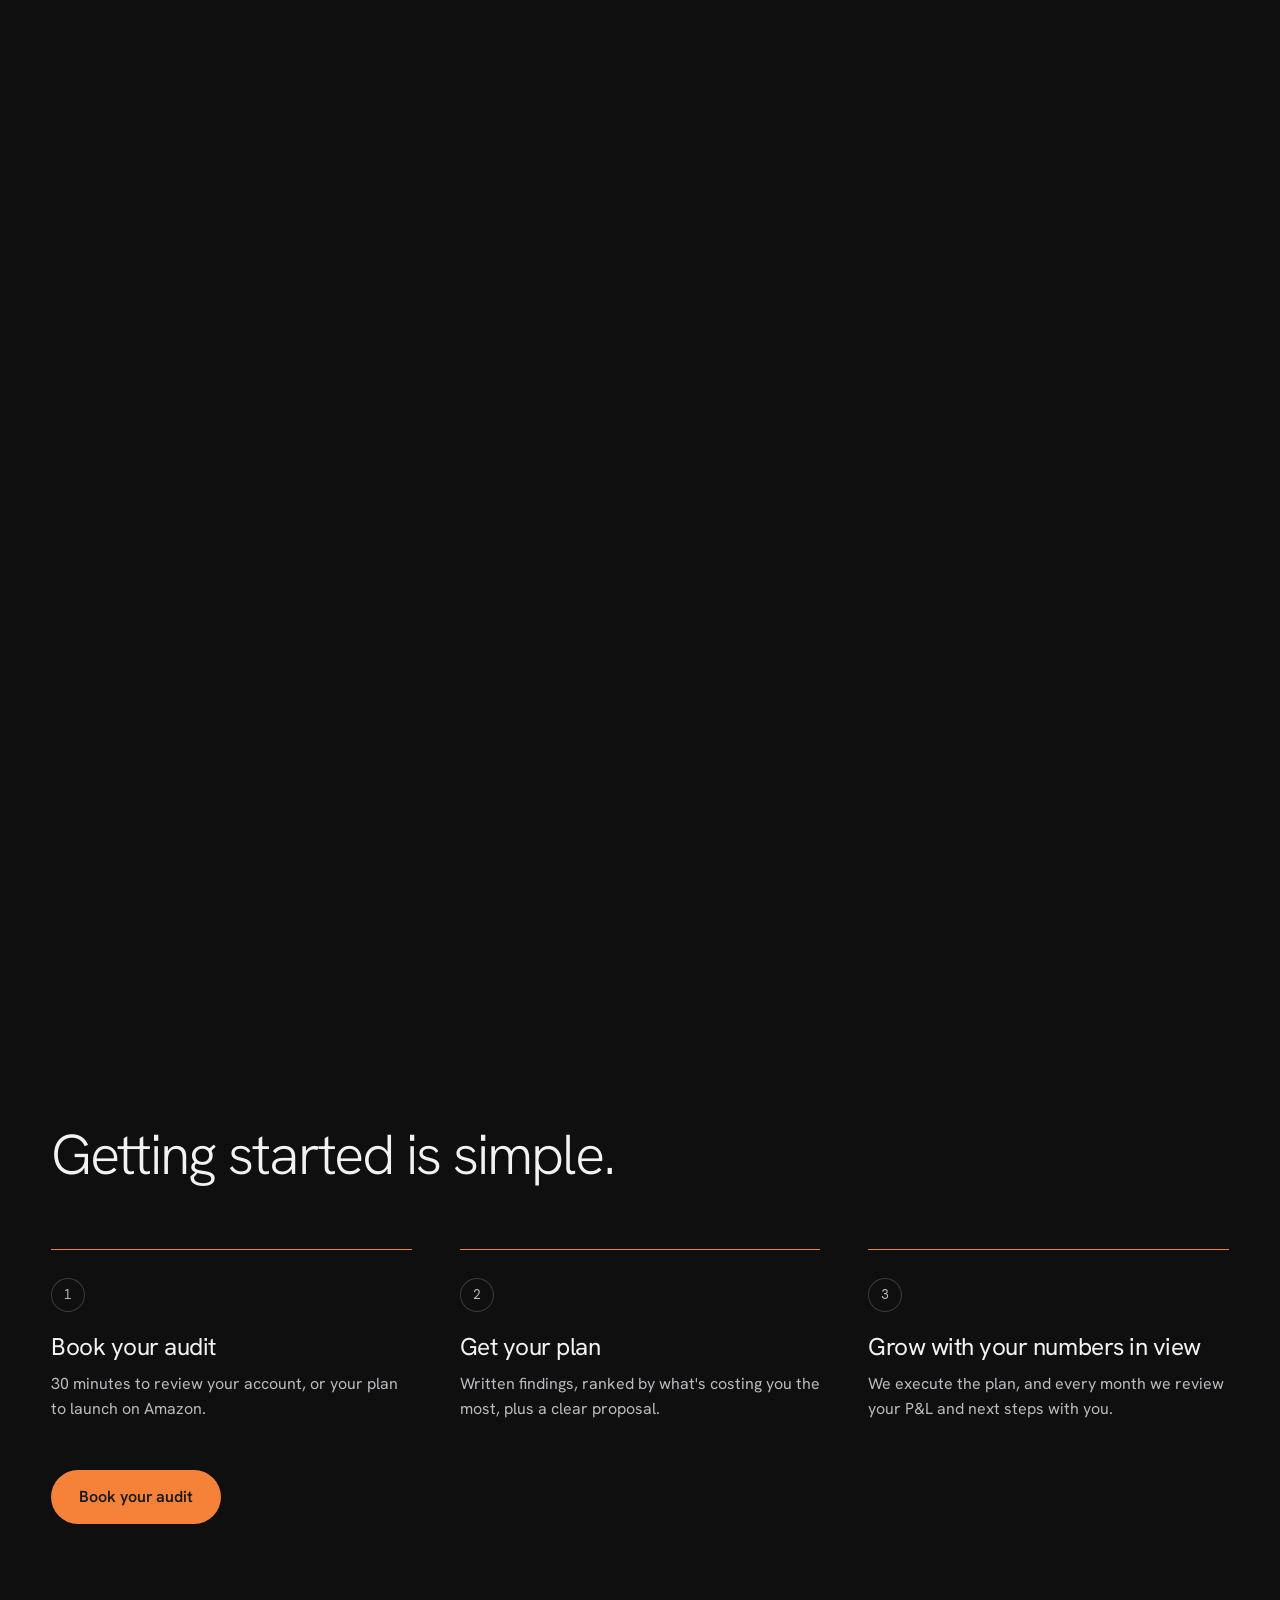
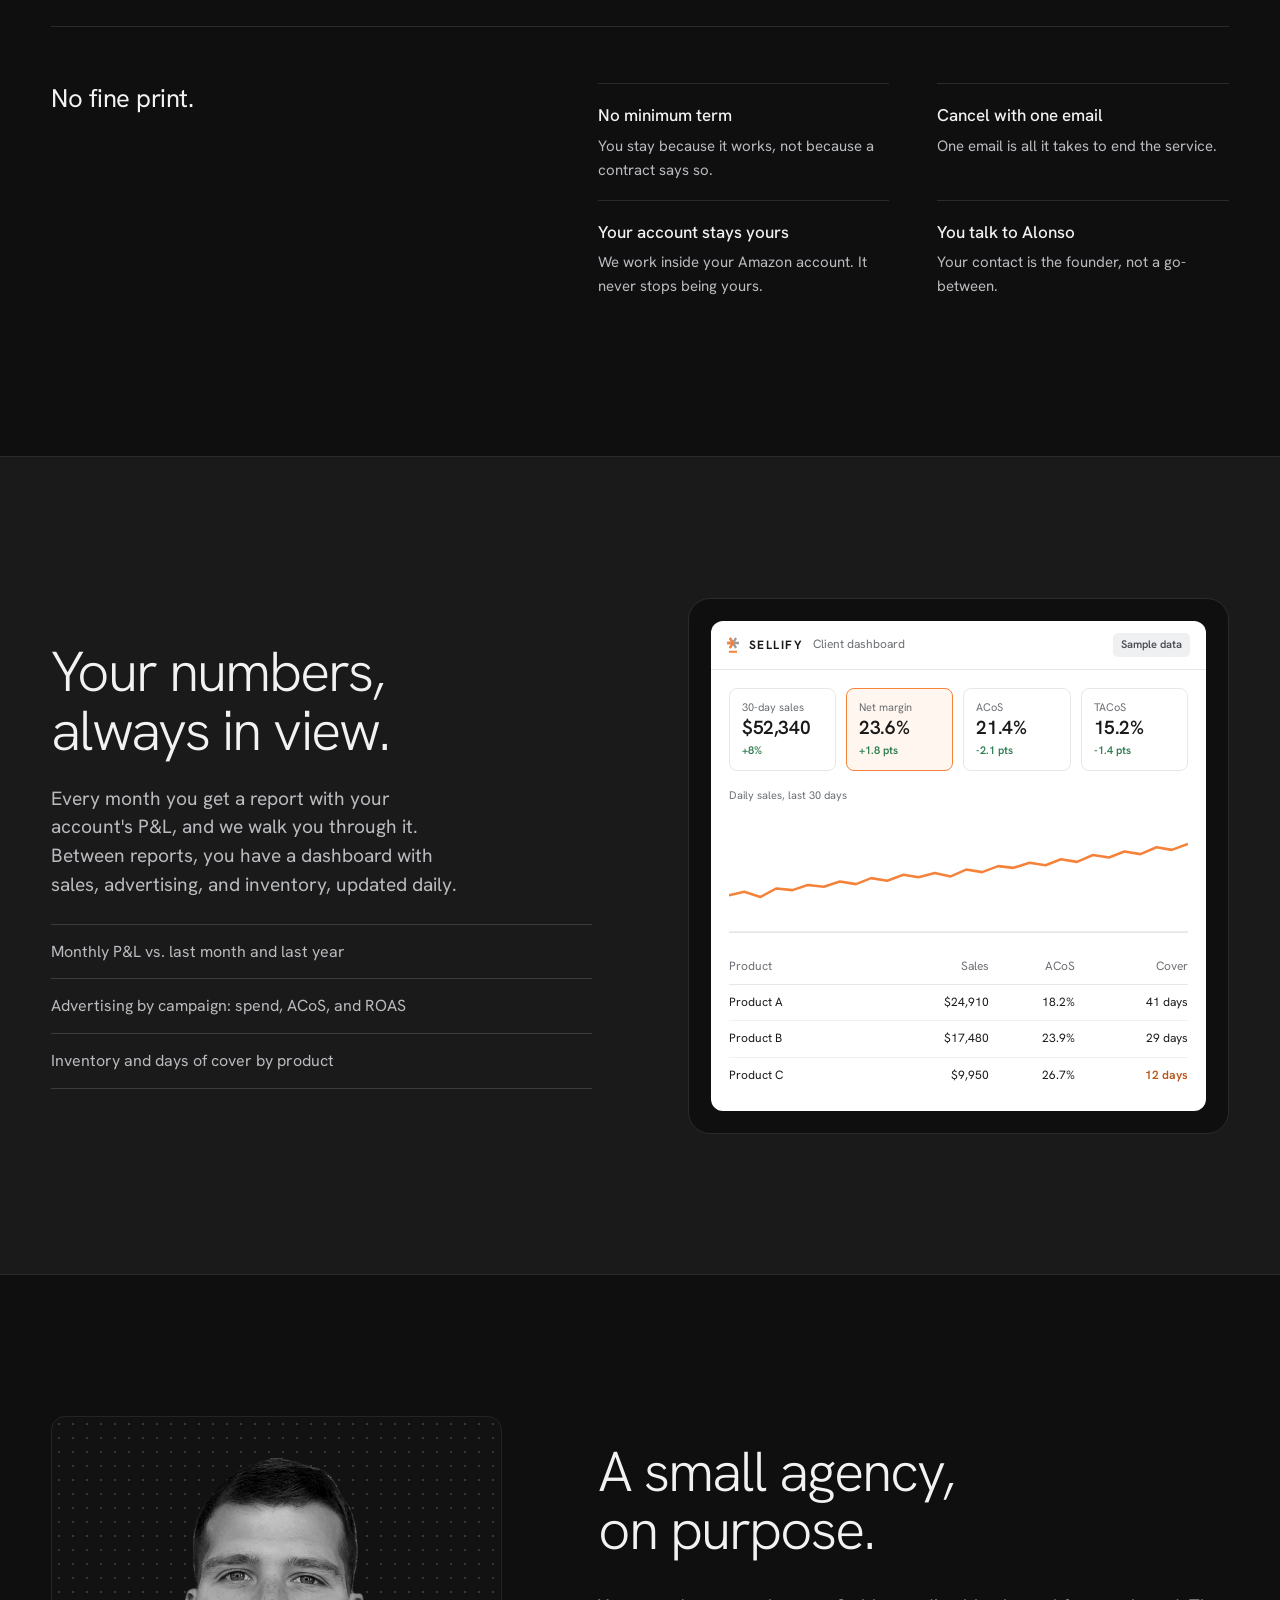
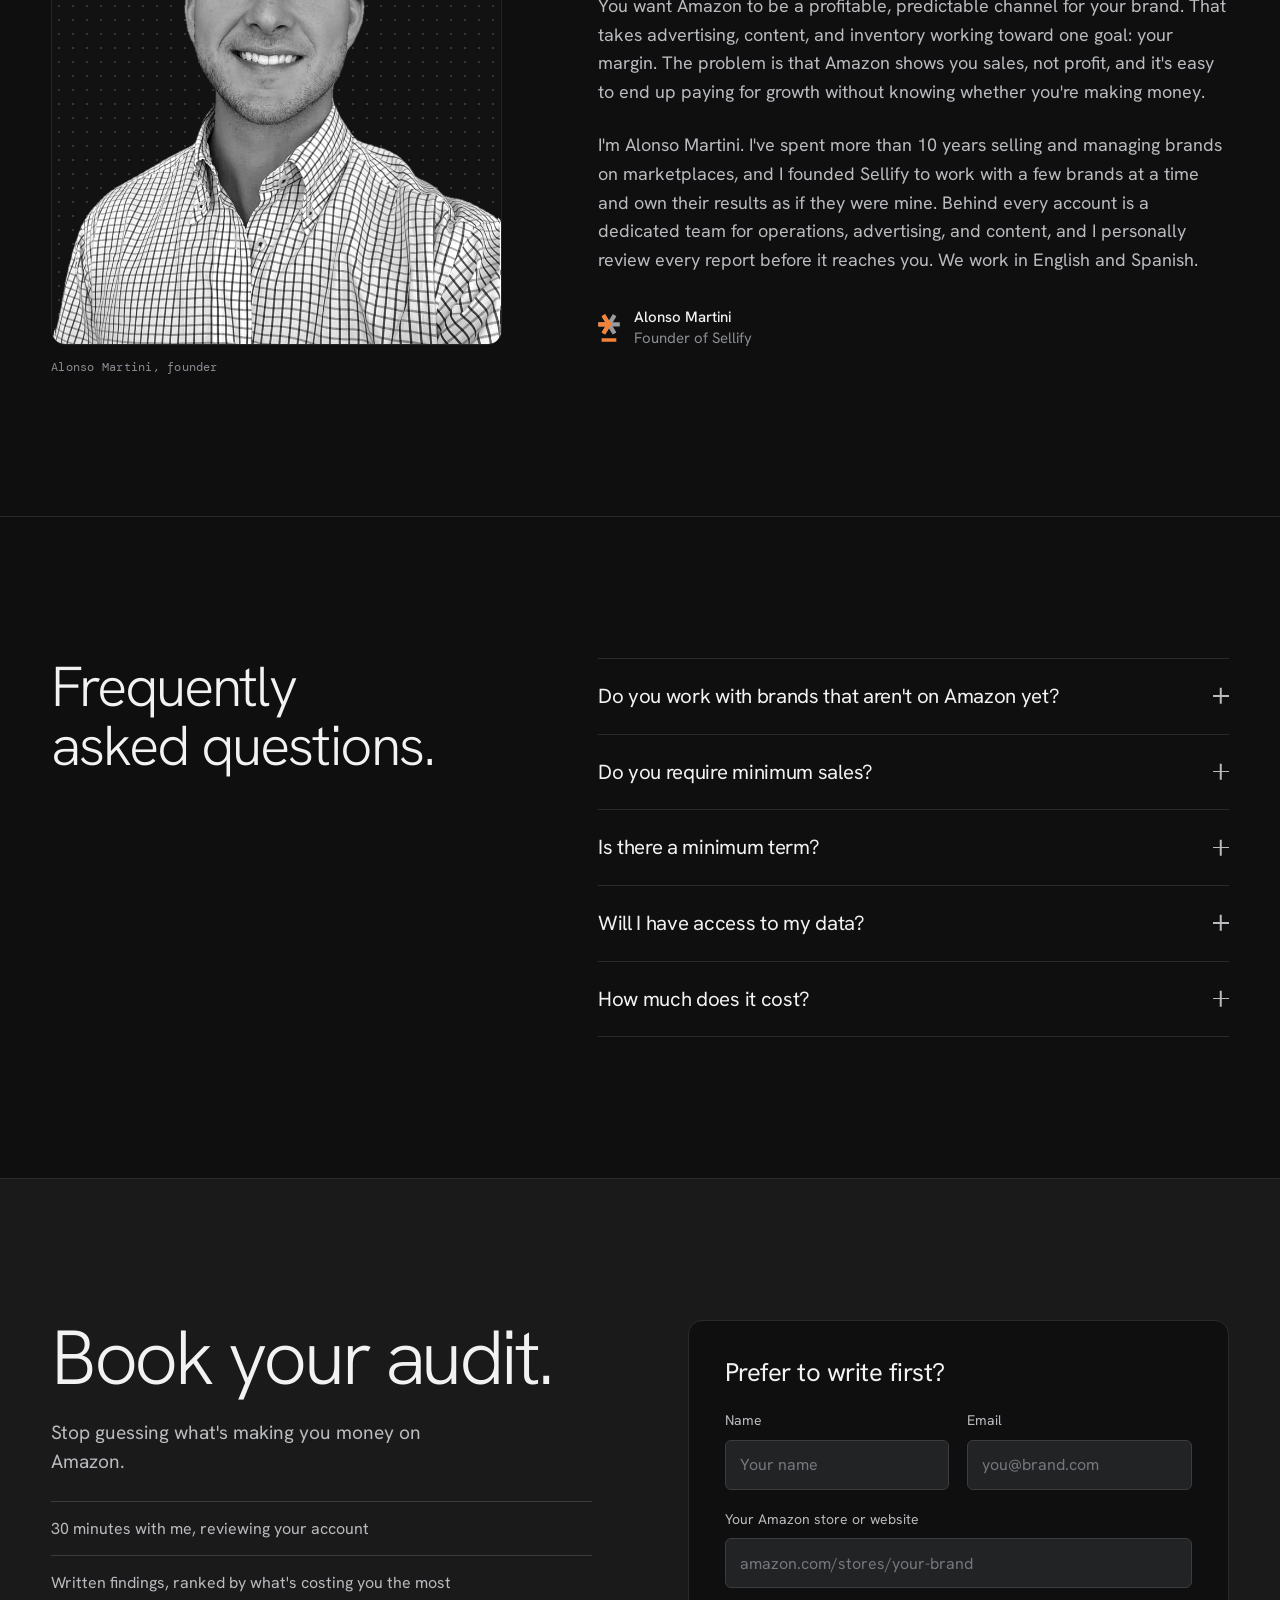
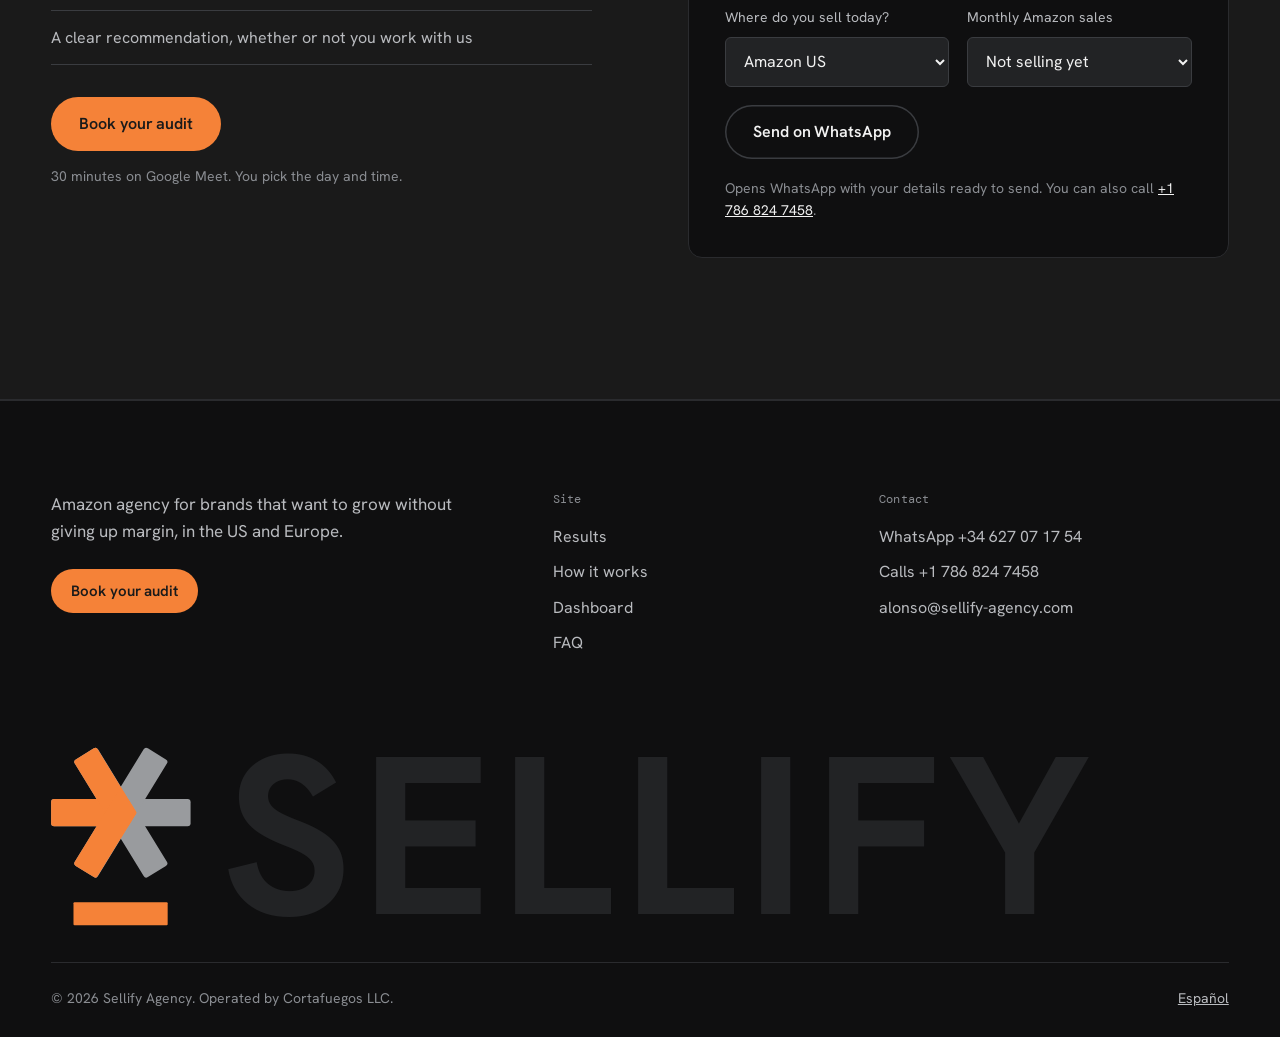
==== commit 92326c93: "Hallazgos en cuatro líneas, Sin letra pequeña en 4 puntos y logo de Perinola HG - 'Lo que más encont" ====
--- a/en/index.html
+++ b/en/index.html
@@ -95,7 +95,7 @@
           <li><img src="/assets/logos/khoul.webp" width="113" height="22" alt="Khoul"></li>
           <li><img src="/assets/logos/valentina-gordon.webp" width="129" height="32" alt="Valentina Gordon"></li>
           <li><img src="/assets/logos/psychodelic.webp" width="45" height="46" alt="Psychodelic"></li>
-          <li><span class="marquee__name">PERINOLA</span></li>
+          <li class="marquee__lock"><img src="/assets/logos/perinola-hg.webp" width="11" height="38" alt=""><span class="marquee__name">PERINOLA HG</span></li>
           <li><img src="/assets/logos/dosis-tea.webp" width="121" height="22" alt="Dösis Tea"></li>
           <li><img src="/assets/logos/bb-belen-berbel.webp" width="39" height="34" alt="BB by Belén Berbel"></li>
           <li><img src="/assets/logos/gran-turismo.webp" width="114" height="26" alt="Gran Turismo"></li>
@@ -140,11 +140,11 @@
 <section class="sec sec--tight">
   <div class="wrap">
     <h2 class="h3 problems__title">What we find most often when we audit an account</h2>
-    <ul class="problems"><li><h3>You're paying for clicks that don't sell.</h3><p>Search terms with clicks and no orders that nobody has reviewed in months.</p></li><li><h3>Your ACoS looks fine. Your margin doesn't.</h3><p>Leave out fees, returns, and product cost, and your advertising can be losing money.</p></li><li><h3>Your products don't show up where people buy.</h3><p>Main keywords missing from the title or not indexed on the listing.</p></li><li><h3>You run out of stock, or sit on too much.</h3><p>A stockout costs you rank. Overstock costs you long-term storage fees.</p></li></ul>
-  </div>
-</section>
-
-<section class="band" aria-label="Free checklist">
+    <ul class="problems"><li>You're paying for clicks that don't sell.</li><li>Your ACoS looks fine. Your margin doesn't.</li><li>Your products don't show up where people buy.</li><li>You run out of stock, or sit on too much.</li></ul>
+  </div>
+</section>
+
+<section class="band" id="checklist" aria-label="Free checklist">
   <div class="wrap band__in">
     <img class="band__img" src="/assets/checklist-preview-en.webp" width="480" height="480" alt="Cover of the 10 Amazon margin leaks checklist" loading="lazy">
     <div class="band__copy">
@@ -283,7 +283,7 @@
     <a href="https://calendar.app.google/2jLD97aqcqJvhxJu5" class="btn" target="_blank" rel="noopener">Book your audit</a>
     <div class="terms">
       <h3 class="h3">No fine print.</h3>
-      <dl class="terms__list"><div><dt>No minimum term</dt><dd>You stay because it works, not because a contract says so.</dd></div><div><dt>Cancel with one email</dt><dd>One email is all it takes to end the service.</dd></div><div><dt>Weekly optimization</dt><dd>We review and adjust your campaigns every week.</dd></div><div><dt>Your account stays yours</dt><dd>We work inside your Amazon account. It never stops being yours.</dd></div><div><dt>You talk to Alonso</dt><dd>Your contact is the founder, not a go-between.</dd></div><div><dt>A P&amp;L every month</dt><dd>A report with your real numbers, reviewed with you.</dd></div></dl>
+      <dl class="terms__list"><div><dt>No minimum term</dt><dd>You stay because it works, not because a contract says so.</dd></div><div><dt>Cancel with one email</dt><dd>One email is all it takes to end the service.</dd></div><div><dt>Your account stays yours</dt><dd>We work inside your Amazon account. It never stops being yours.</dd></div><div><dt>You talk to Alonso</dt><dd>Your contact is the founder, not a go-between.</dd></div></dl>
     </div>
   </div>
 </section>
--- a/site.css
+++ b/site.css
@@ -118,6 +118,7 @@
 .marquee__track{display:flex;align-items:center;gap:72px;width:max-content}
 .marquee__track li{flex:none}
 .marquee__track img{height:auto;opacity:.78}
+.marquee__lock{display:flex;align-items:center;gap:14px}
 .marquee__name{display:block;font:300 15px/1 var(--sans);letter-spacing:.42em;margin-right:-.42em;color:var(--text);opacity:.78;white-space:nowrap}
 .marquee.is-on .marquee__track{animation:marquee var(--dur,30s) linear infinite}
 .marquee.is-on:hover .marquee__track{animation-play-state:paused}
@@ -156,9 +157,7 @@
 /* Lo que encontramos al auditar */
 .problems__title{margin:var(--sec) 0 32px;color:var(--text-2)}
 .problems{display:grid;grid-template-columns:repeat(2,minmax(0,1fr));gap:0 96px}
-.problems li{padding:28px 0;border-top:1px solid var(--line)}
-.problems h3{font-size:clamp(20px,1.8vw,24px);line-height:1.25;font-weight:400;letter-spacing:-0.02em;margin-bottom:10px}
-.problems p{color:var(--text-2);font-size:16px;max-width:30em}
+.problems li{padding:20px 0;border-top:1px solid var(--line);font-size:clamp(19px,1.8vw,24px);line-height:1.25;letter-spacing:-0.02em}
 
 /* Checklist */
 .band{border-top:1px solid var(--line);border-bottom:1px solid var(--line)}
@@ -166,6 +165,18 @@
 .band__img{width:112px;height:112px;border-radius:10px;object-fit:cover}
 .band__copy{display:flex;flex-direction:column;gap:8px}
 .band__copy p{color:var(--text-2);font-size:16px;max-width:38em}
+.lead{display:flex;flex-direction:column;gap:10px;width:min(100%,420px)}
+.lead__label{font-size:14px;color:var(--text-2)}
+.lead__row{display:flex;gap:10px}
+.lead input[type=email]{flex:1;min-width:0;min-height:54px;padding:0 18px;border-radius:var(--r-pill);border:1px solid var(--line-2);background:var(--panel-2);color:var(--text);font:400 16px/1.2 var(--sans)}
+.lead input[type=email]::placeholder{color:#74777C}
+.lead input[type=email]:focus{outline:2px solid var(--orange-2);outline-offset:1px;border-color:transparent}
+.lead .btn{flex:none}
+.lead__trap{position:absolute;left:-9999px;width:1px;height:1px;opacity:0}
+.lead__note{font-size:13px;line-height:1.45;color:var(--text-3)}
+.lead__done{font-size:16px;color:var(--text)}
+.lead.is-done .lead__label,.lead.is-done .lead__row,.lead.is-done .lead__note{display:none}
+html:not(.js) .lead{display:none}
 
 /* Margen primero */
 .rows li{display:grid;grid-template-columns:minmax(0,1fr) minmax(0,1.15fr);gap:8px 40px;padding:30px 0;border-top:1px solid var(--line);align-items:baseline}
@@ -441,8 +452,8 @@
   .pl__rows li{font-size:21px;padding:17px 0}
   .pl__rows b{font-size:18px}
   .pl__punch{font-size:28px}
-  .problems h3,.rows h3,.steps h3{font-size:30px}
-  .problems p,.rows p,.steps p,.rule-list,.terms__list dd,.band__copy p,.stats dd,.footer__col{font-size:19px}
+  .problems li,.rows h3,.steps h3{font-size:30px}
+  .rows p,.steps p,.rule-list,.terms__list dd,.band__copy p,.stats dd,.footer__col{font-size:19px}
   .stats dt{font-size:96px}
   .tab{font-size:18px;padding:20px 30px}
   .case__result{font-size:54px}
@@ -463,6 +474,8 @@
 }
 /* Tablet */
 @media (max-width:1000px){
+  .band__in{grid-template-columns:112px minmax(0,1fr)}
+  .band__in > .lead{grid-column:1/-1}
   .nav{display:none}
   .hero__in{grid-template-columns:minmax(0,1fr)}
   .hero{align-items:flex-start;min-height:0;padding-bottom:56px}
@@ -494,7 +507,7 @@
   .rows li{grid-template-columns:minmax(0,1fr)}
   .band__in{grid-template-columns:72px minmax(0,1fr)}
   .band__img{width:72px;height:72px}
-  .band__in .btn{grid-column:1/-1;justify-self:start}
+  .band__in > .btn,.band__in > .lead,.band__in > noscript{grid-column:1/-1;justify-self:start}
   .stats{gap:28px}
   .case__media{grid-template-columns:minmax(0,1fr)}
   .tile{max-width:200px}
@@ -511,6 +524,8 @@
   .dock{bottom:14px}
 }
 @media (max-width:440px){
+  .lead__row{flex-direction:column}
+  .lead .btn{width:100%}
   .dock__status{display:none}
   .dock{padding:6px}
   .brand__word{font-size:16px}
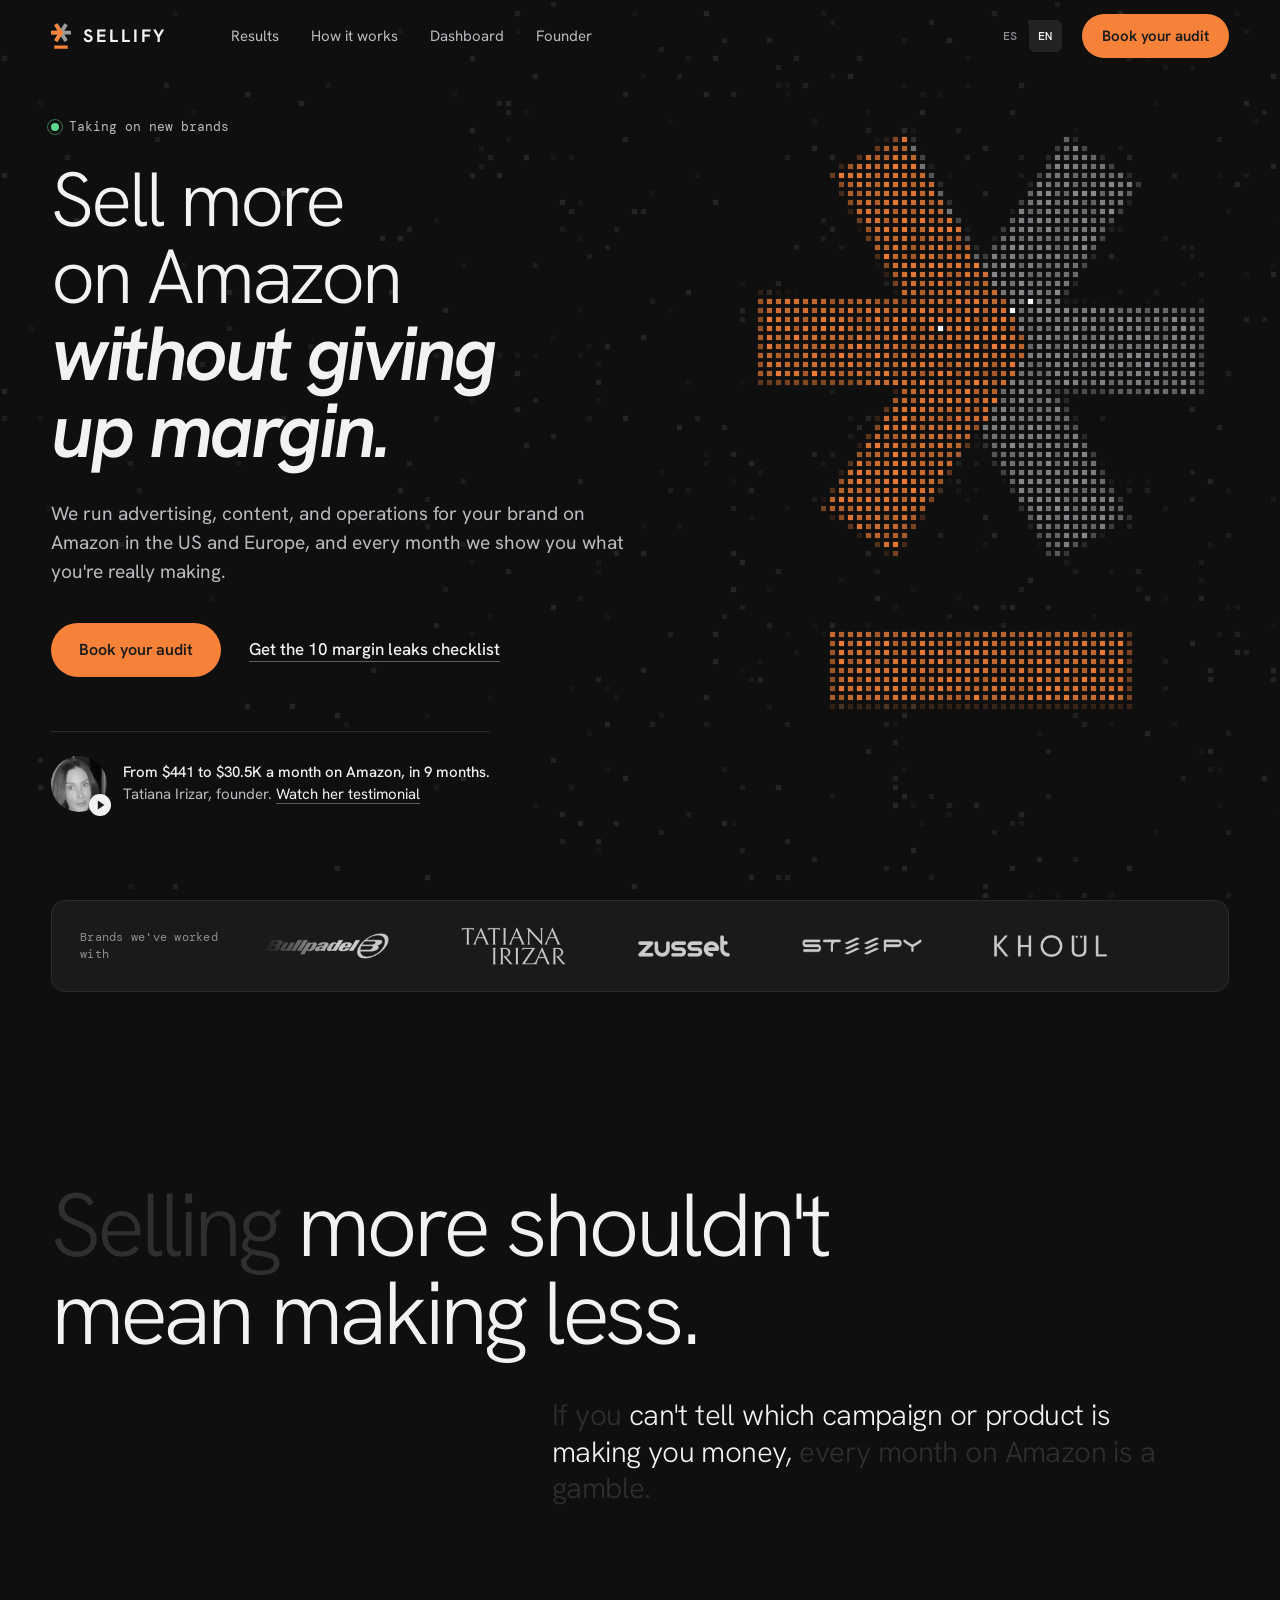
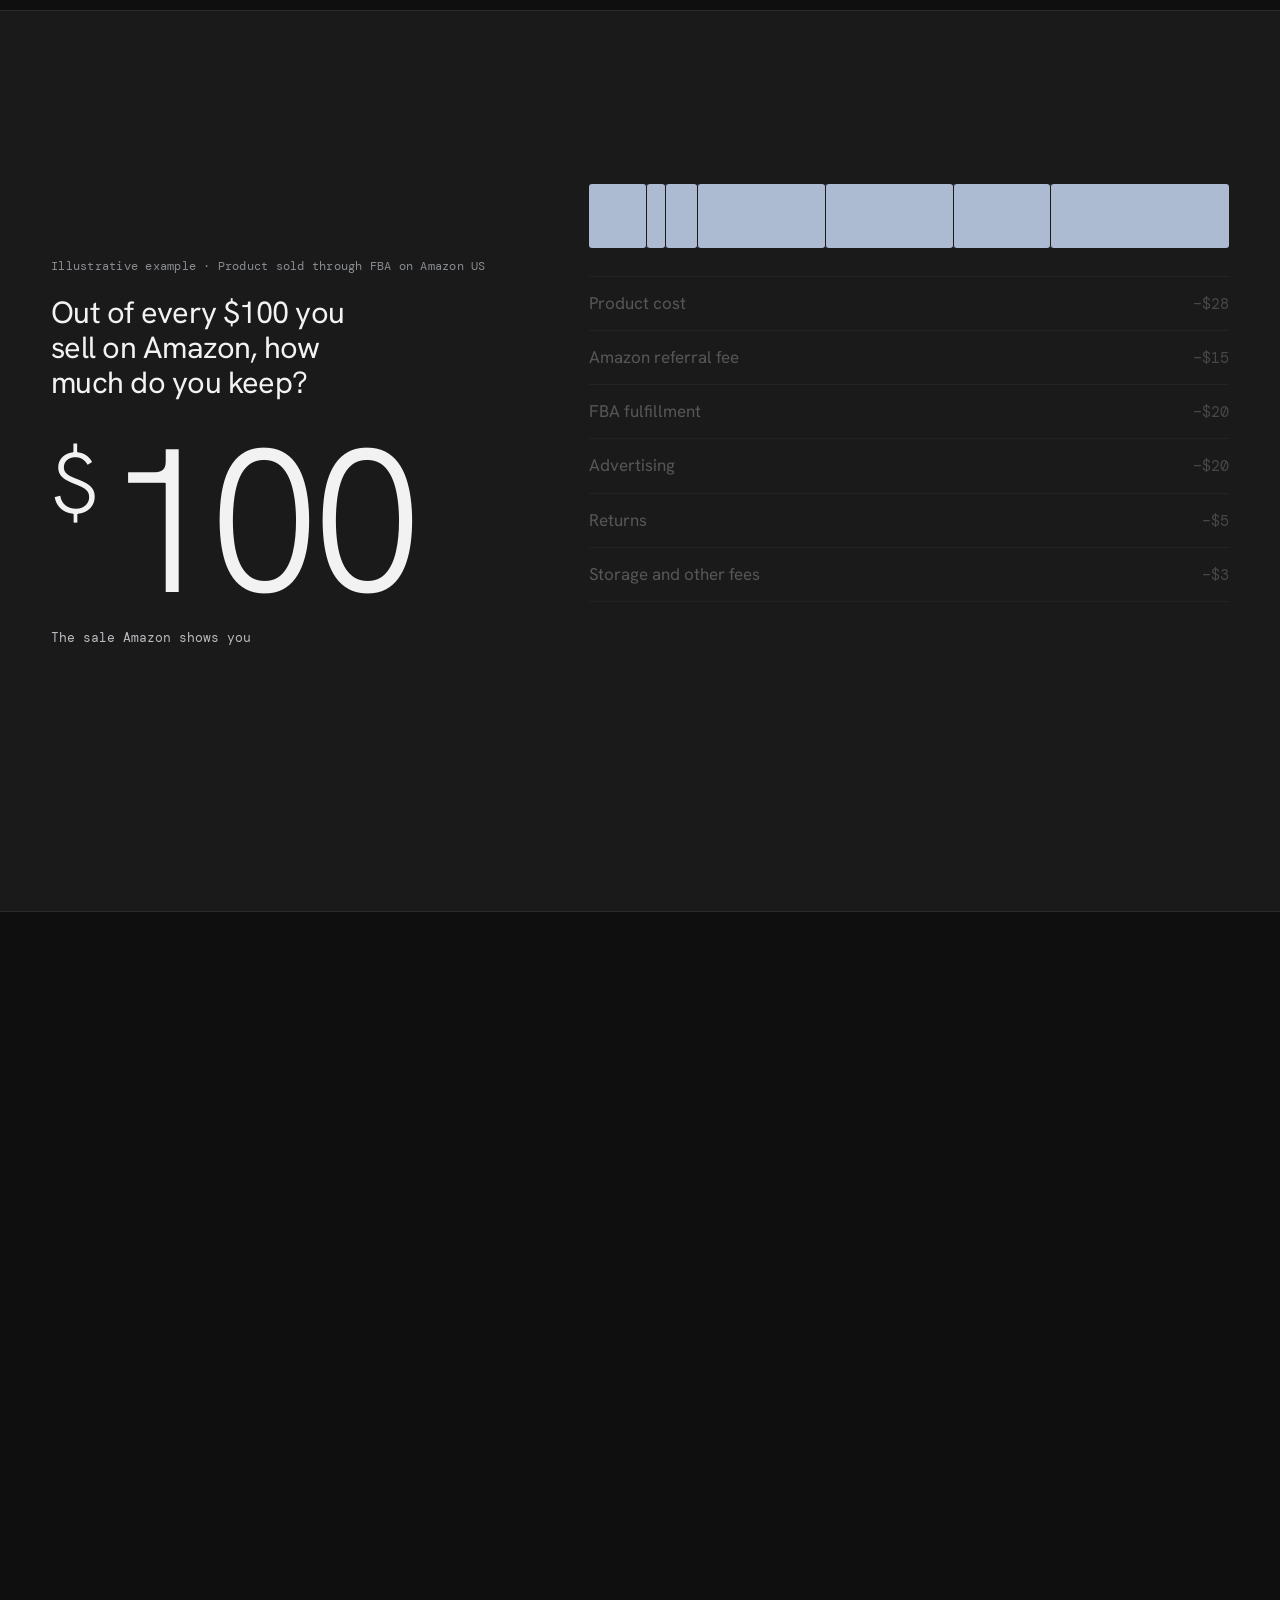
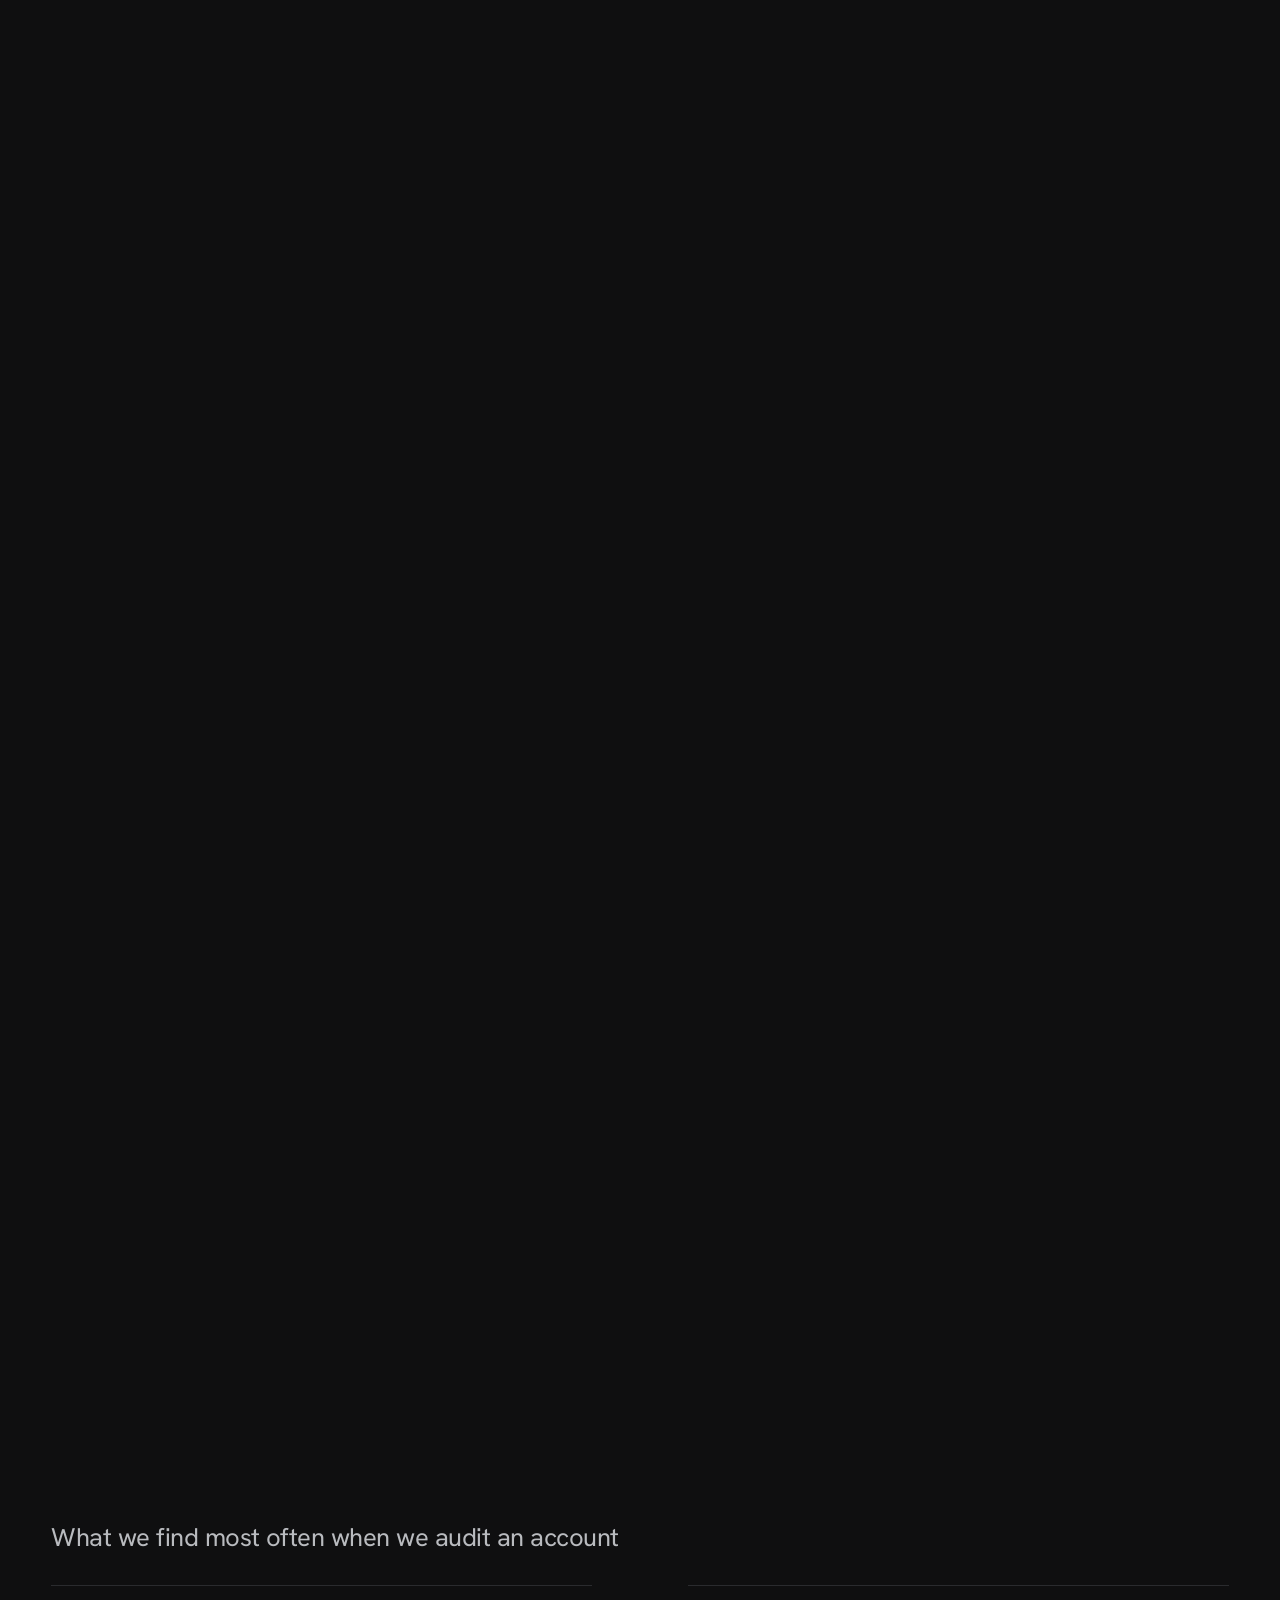
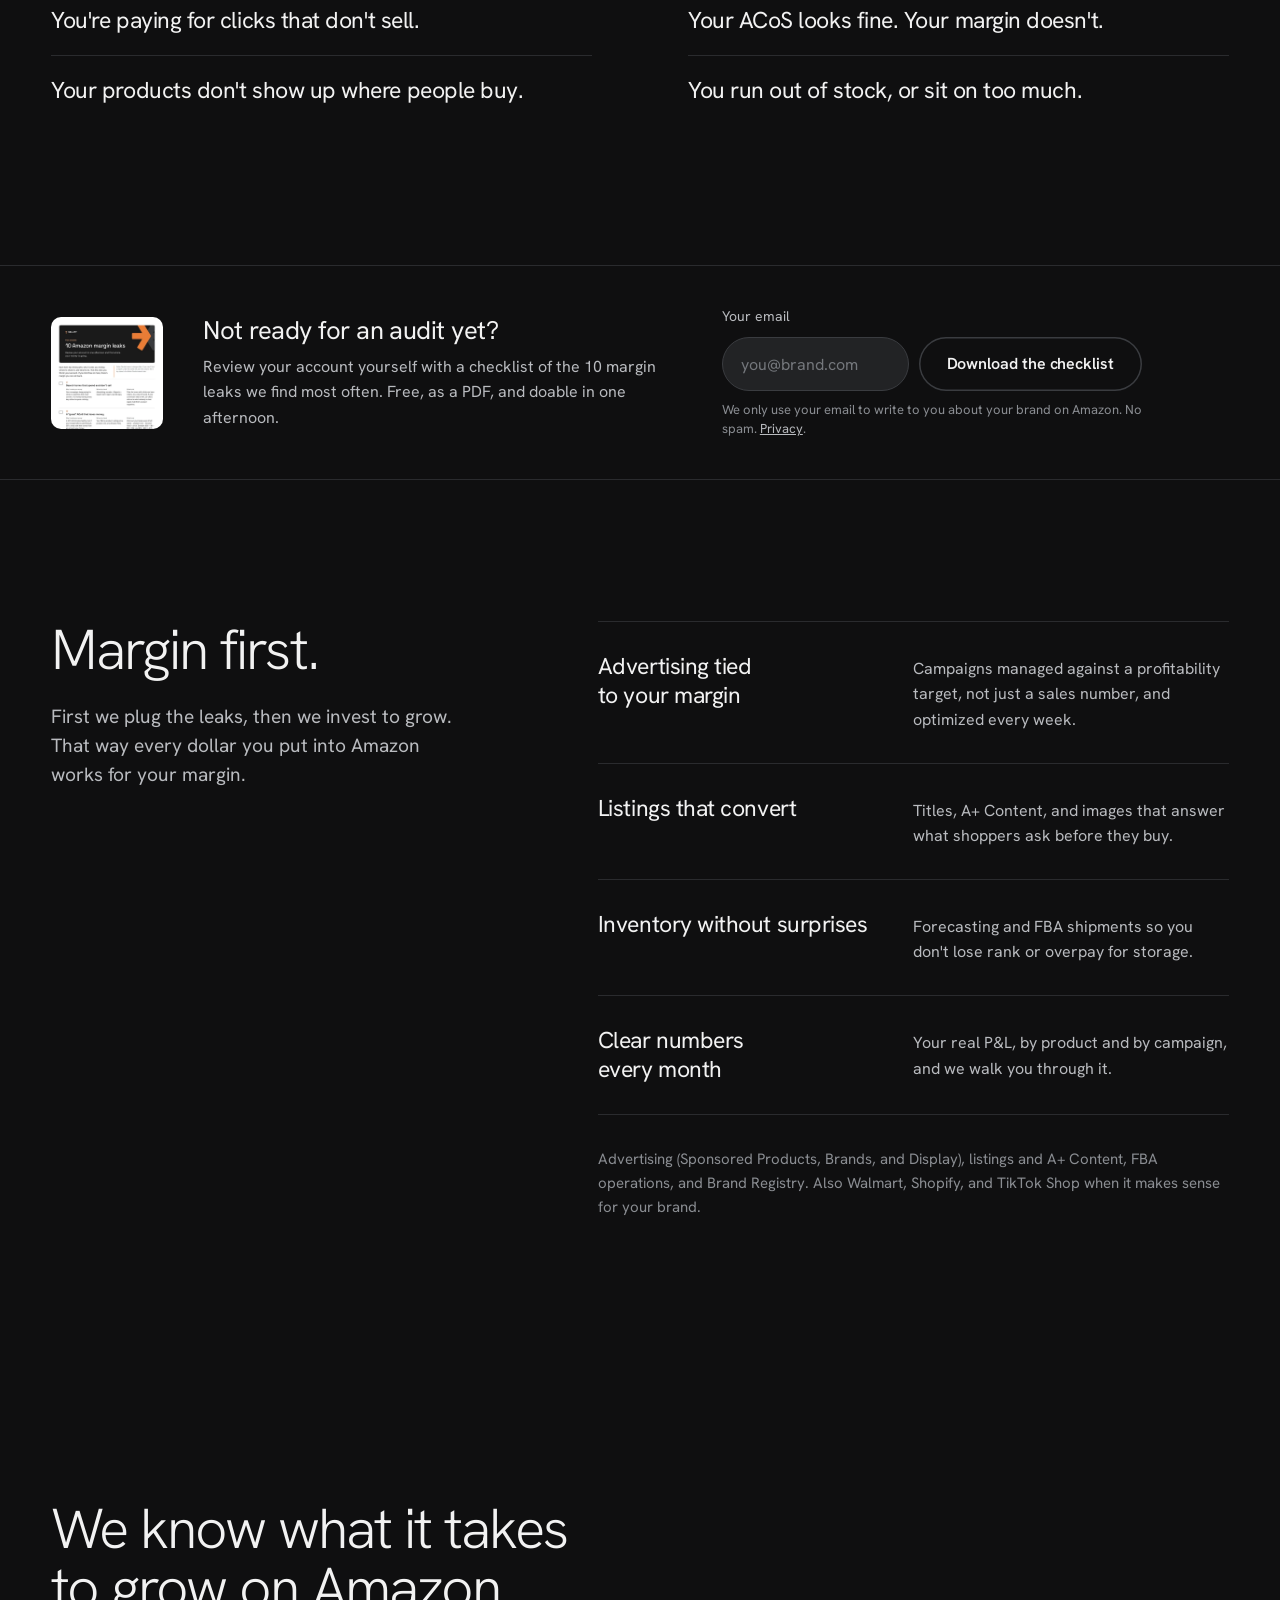
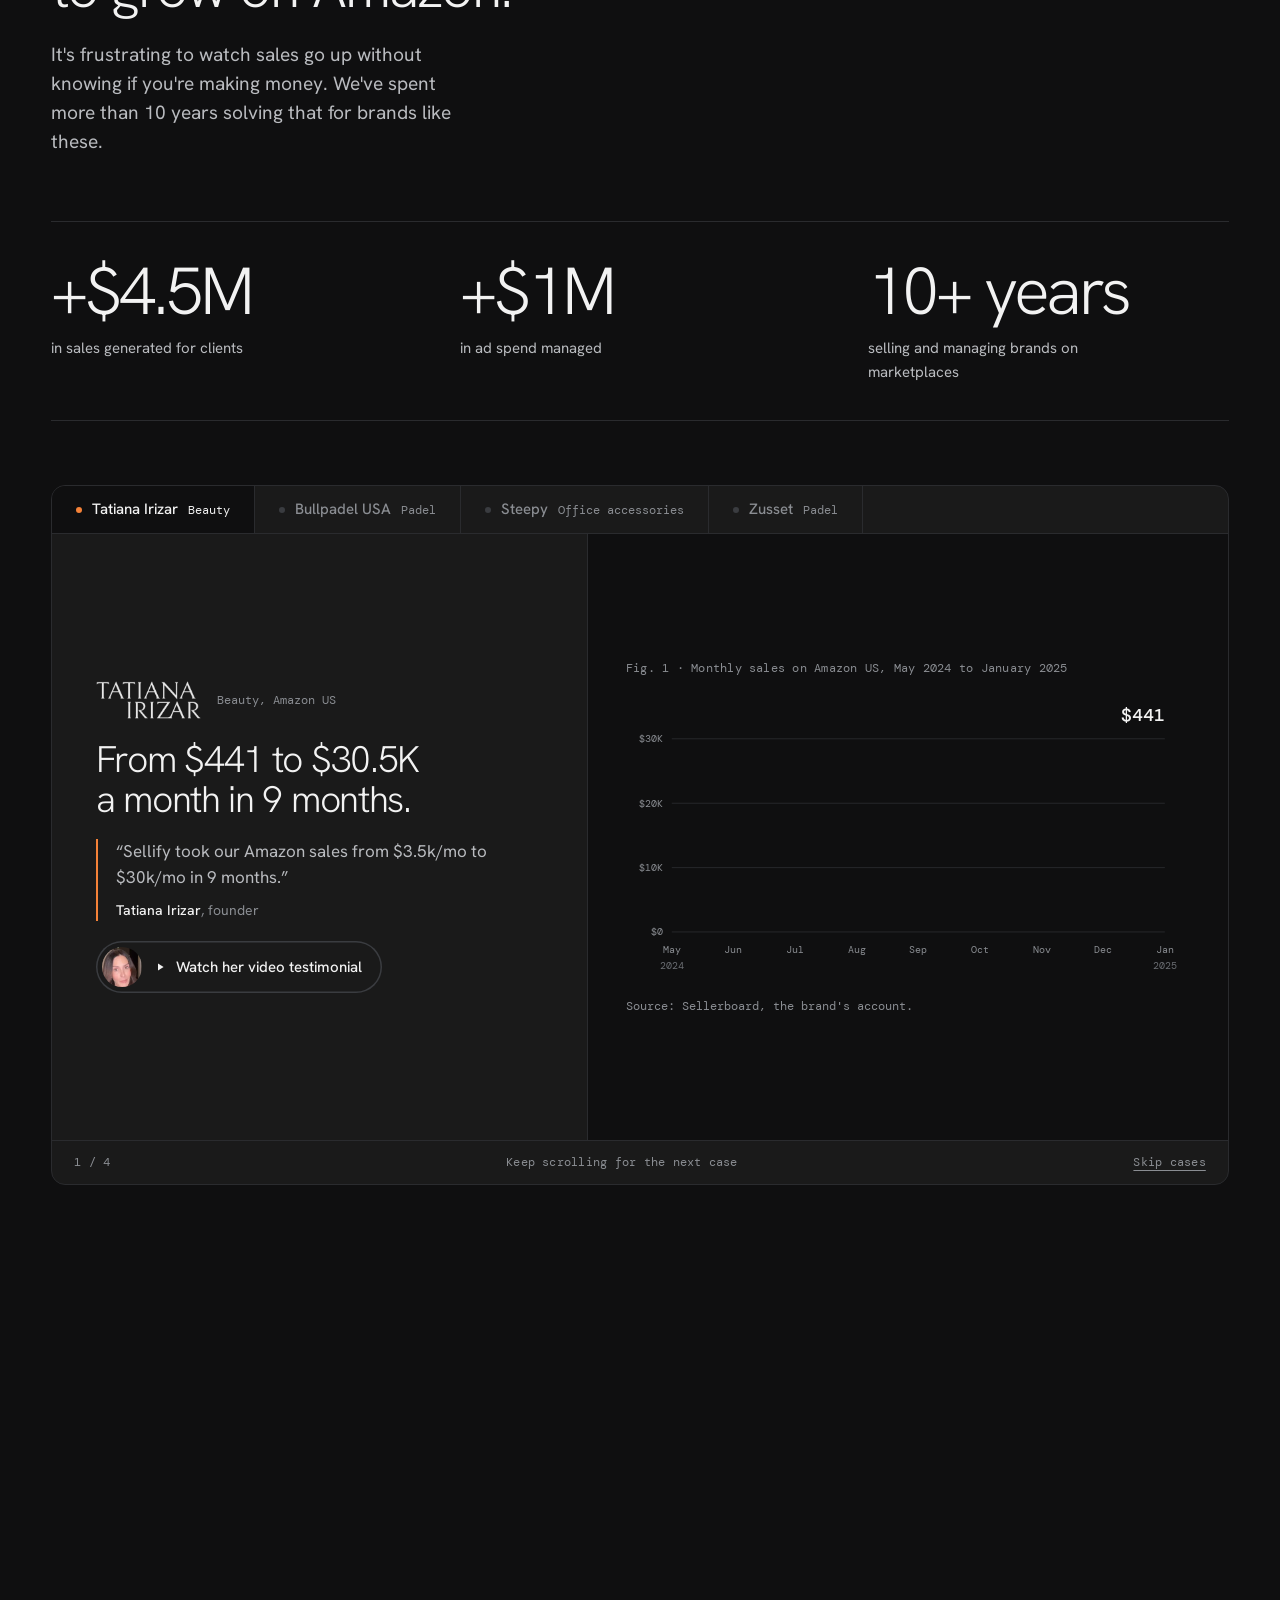
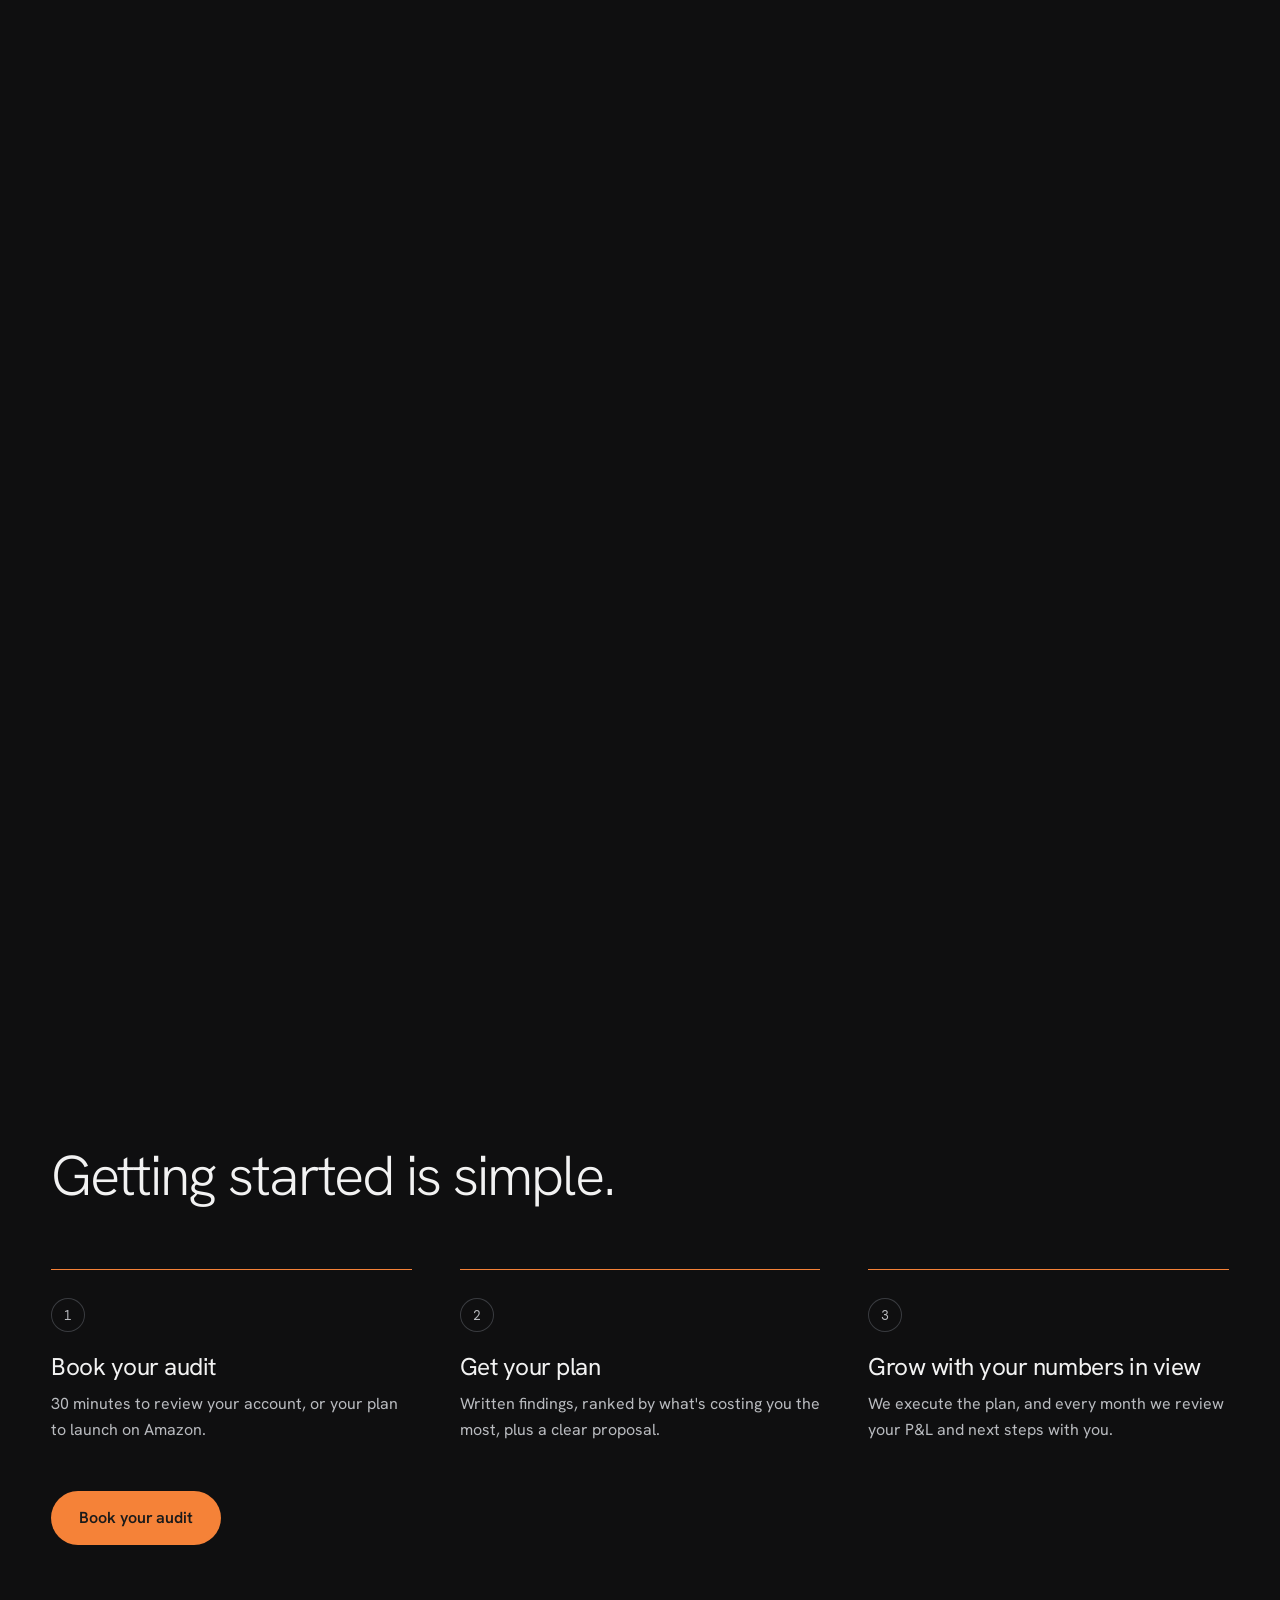
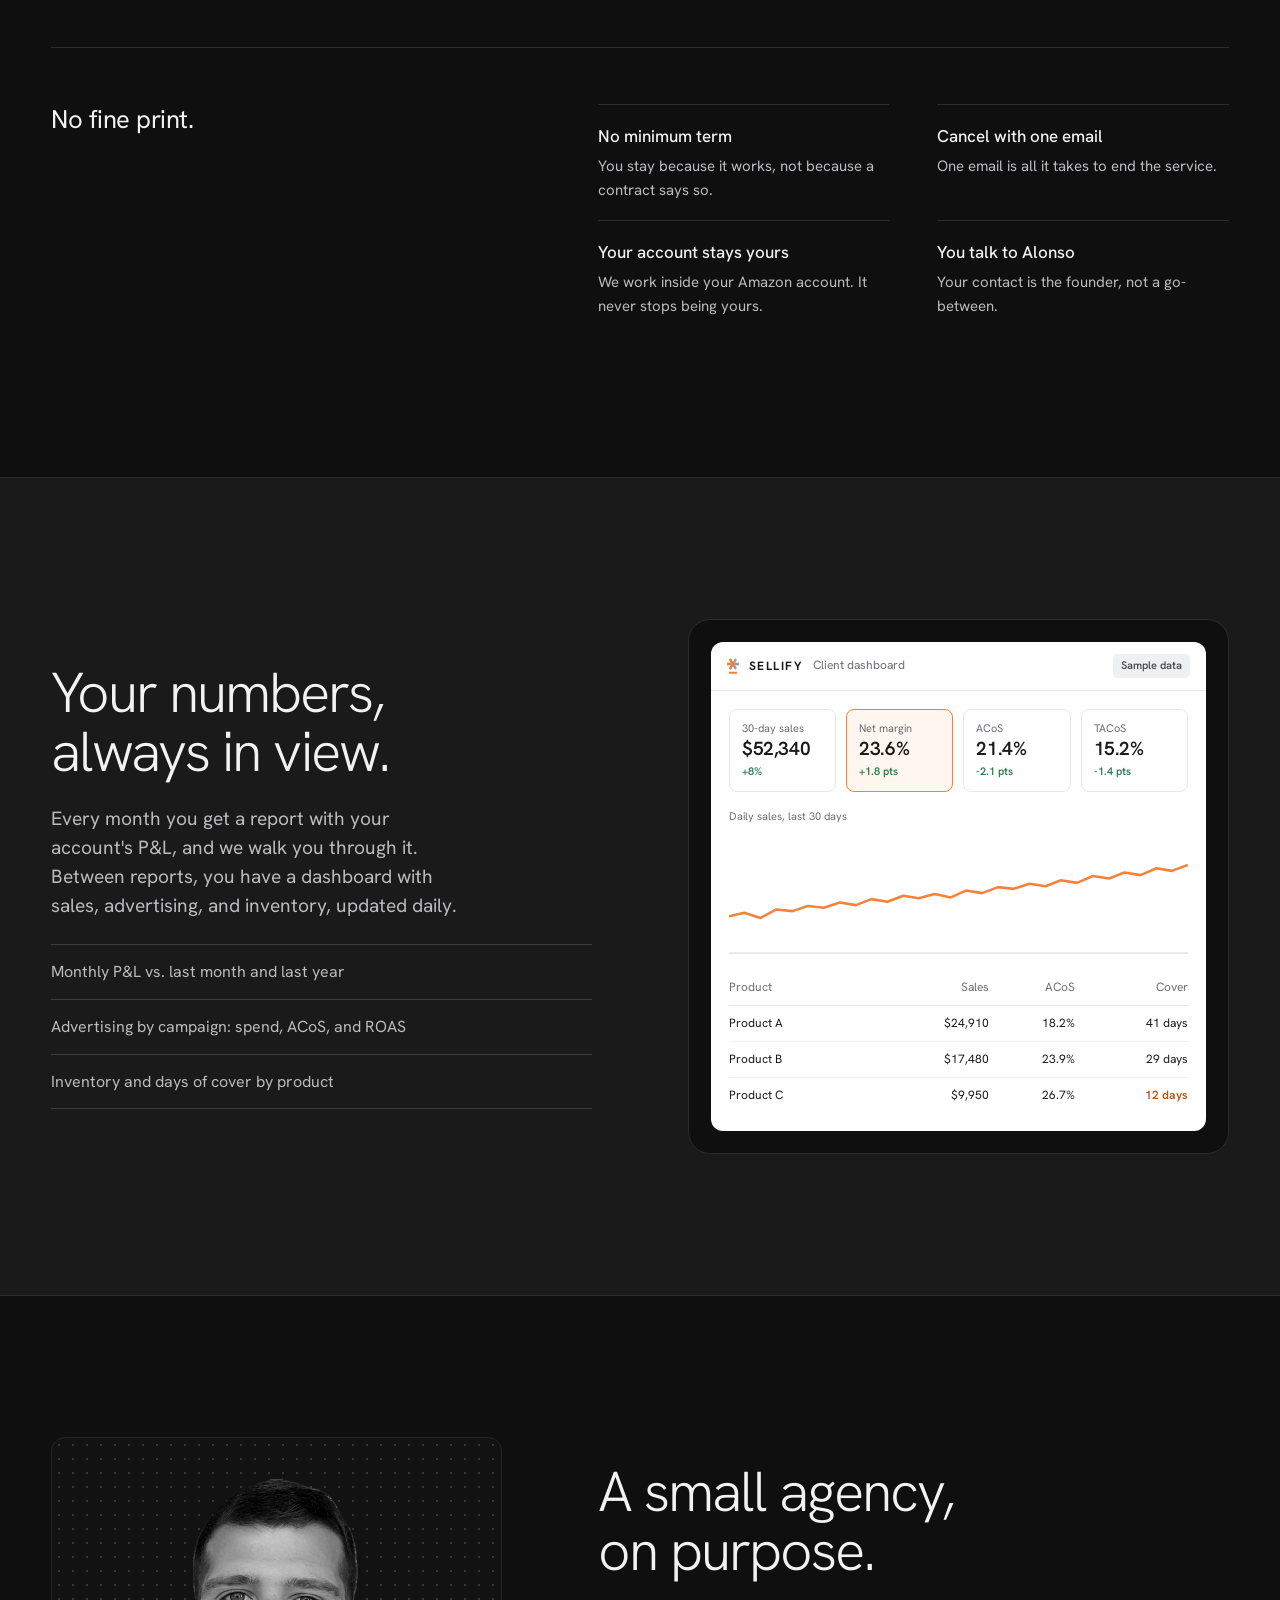
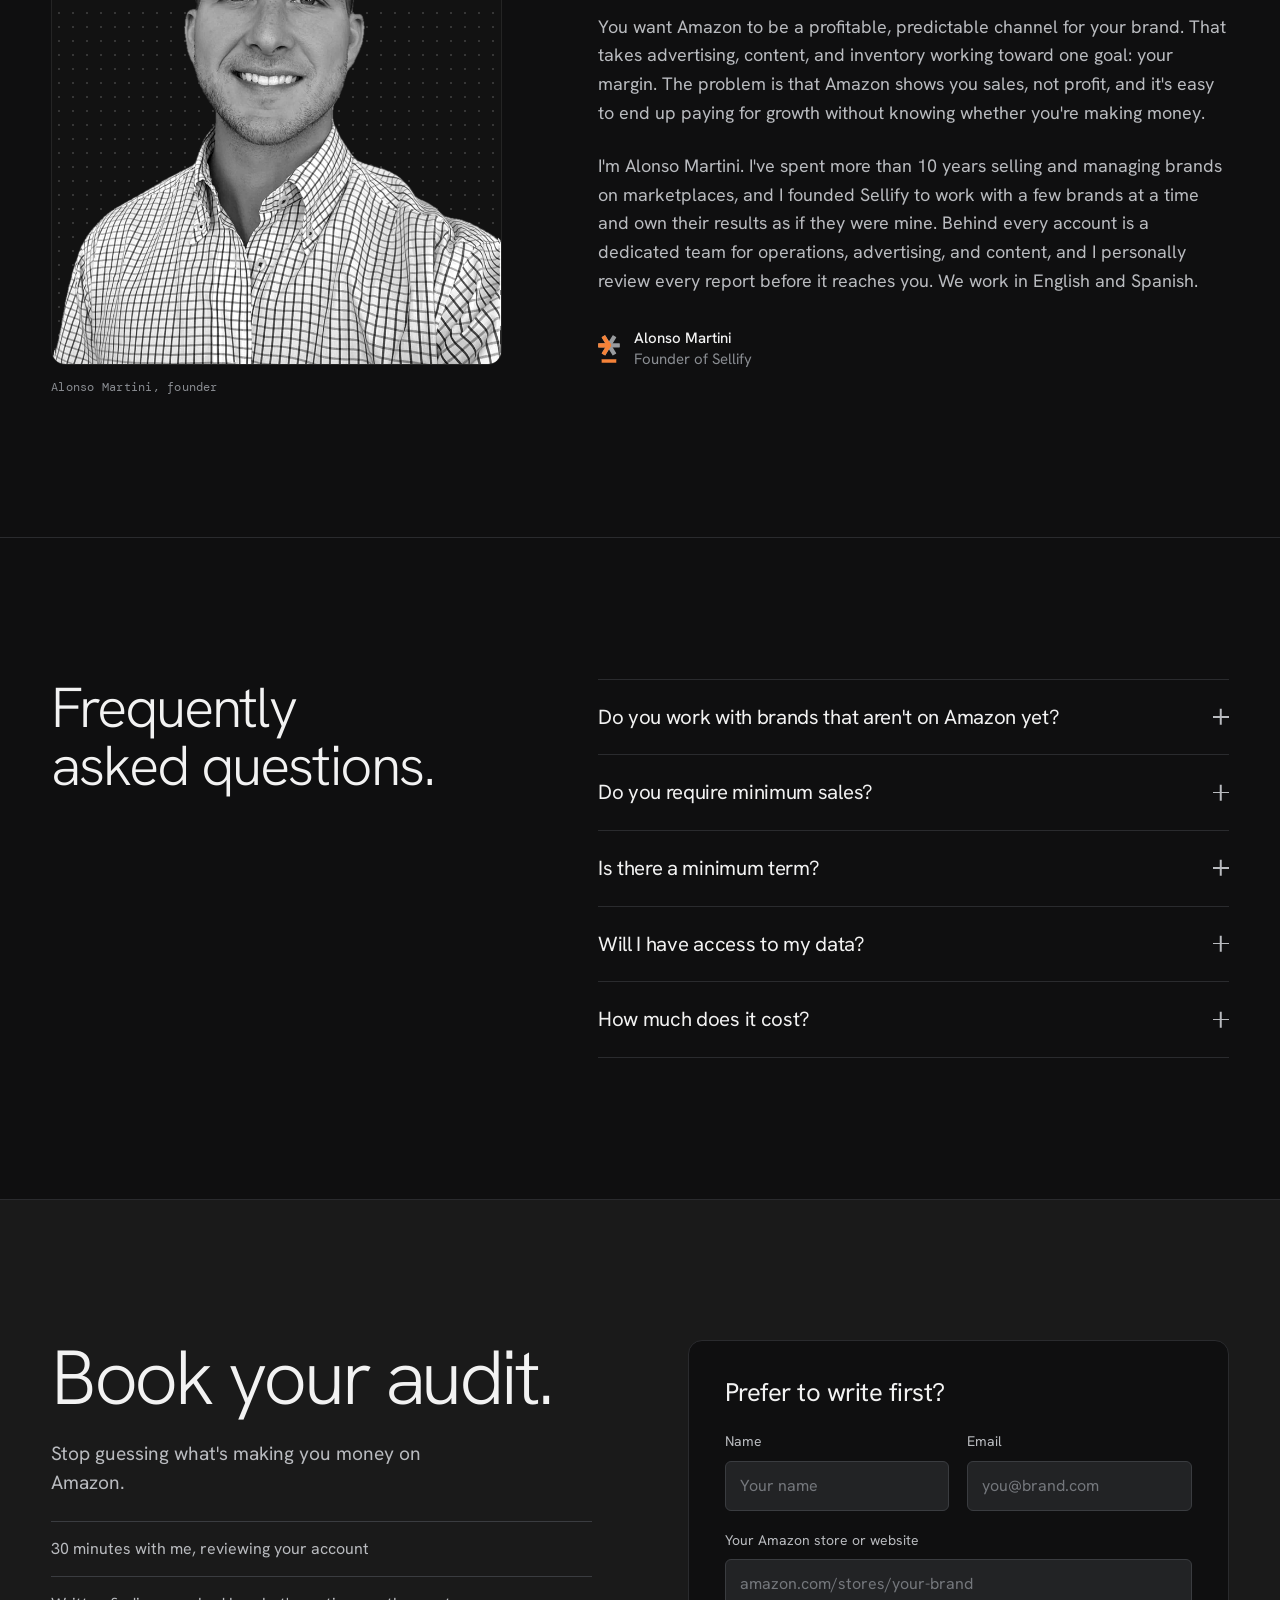
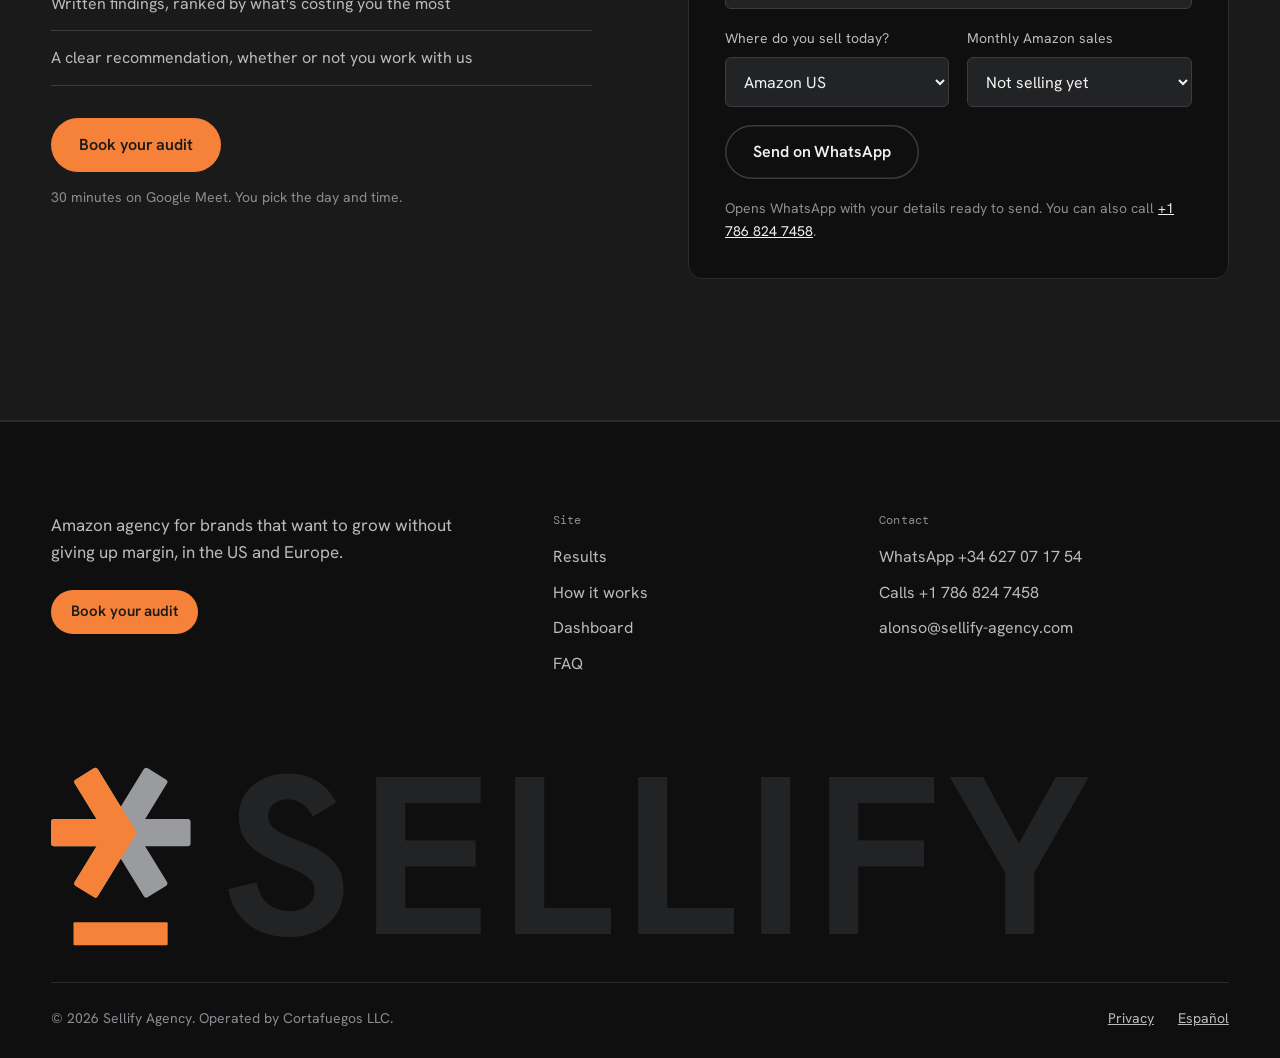
==== commit 6ed99bf0: "Preview: página de privacidad (ES/EN) y checklist con email listo para Formspree - /privacidad/ y /e" ====
--- a/en/index.html
+++ b/en/index.html
@@ -71,7 +71,7 @@
       <p class="hero__sub" data-in>We run advertising, content, and operations for your brand on Amazon in the US and Europe, and every month we show you what you're really making.</p>
       <div class="hero__actions" data-in>
         <a href="https://calendar.app.google/2jLD97aqcqJvhxJu5" class="btn" target="_blank" rel="noopener">Book your audit</a>
-        <a href="/assets/amazon-margin-leaks-checklist.pdf" class="link" target="_blank" rel="noopener">Get the 10 margin leaks checklist</a>
+        <a href="#checklist" class="link">Get the 10 margin leaks checklist</a>
       </div>
       <a class="proof" href="#results" data-video-open data-in>
         <span class="proof__thumb"><img src="/assets/tatiana-thumb.webp" width="128" height="128" alt=""><svg viewBox="0 0 20 20" aria-hidden="true"><circle cx="10" cy="10" r="10" fill="#F2F2F2"/><path d="M8 6v8l6-4z" fill="#1A1A1A"/></svg></span>
@@ -151,7 +151,17 @@
       <h2 class="h3">Not ready for an audit yet?</h2>
       <p>Review your account yourself with a checklist of the 10 margin leaks we find most often. Free, as a PDF, and doable in one afternoon.</p>
     </div>
-    <a class="btn btn--ghost" href="/assets/amazon-margin-leaks-checklist.pdf" target="_blank" rel="noopener">Download the checklist</a>
+    <form class="lead" id="lead-form" data-lead data-endpoint="" data-pdf="/assets/amazon-margin-leaks-checklist.pdf" data-subject="Nuevo lead del checklist (web en inglés)">
+      <label class="lead__label" for="lead-email">Your email</label>
+      <div class="lead__row">
+        <input id="lead-email" name="email" type="email" autocomplete="email" inputmode="email" placeholder="you@brand.com" required>
+        <button type="submit" class="btn btn--ghost">Download the checklist</button>
+      </div>
+      <input class="lead__trap" type="text" name="_gotcha" tabindex="-1" autocomplete="off" aria-hidden="true">
+      <p class="lead__note">We only use your email to write to you about your brand on Amazon. No spam. <a href="/en/privacy/">Privacy</a>.</p>
+      <p class="lead__done" role="status" hidden>Done. If the PDF didn't open, <a href="/assets/amazon-margin-leaks-checklist.pdf" target="_blank" rel="noopener">open it here.</a></p>
+    </form>
+    <noscript><a class="btn btn--ghost" href="/assets/amazon-margin-leaks-checklist.pdf" target="_blank" rel="noopener">Download the checklist</a></noscript>
   </div>
 </section>
 
@@ -383,7 +393,7 @@
     <p class="footer__word" aria-hidden="true"><svg width="96" height="124" viewBox="0 -4 548 708" aria-hidden="true"><use href="#sx-mark"></use></svg><span>SELLIFY</span></p>
     <div class="footer__legal">
       <span>© 2026 Sellify Agency. Operated by Cortafuegos LLC.</span>
-      <a href="/" hreflang="es" lang="es" data-set-lang="es">Español</a>
+      <span class="footer__links"><a href="/en/privacy/">Privacy</a><a href="/" hreflang="es" lang="es" data-set-lang="es">Español</a></span>
     </div>
   </div>
 </footer>
--- a/site.css
+++ b/site.css
@@ -174,6 +174,7 @@
 .lead .btn{flex:none}
 .lead__trap{position:absolute;left:-9999px;width:1px;height:1px;opacity:0}
 .lead__note{font-size:13px;line-height:1.45;color:var(--text-3)}
+.lead__note a{color:var(--text-2)}
 .lead__done{font-size:16px;color:var(--text)}
 .lead.is-done .lead__label,.lead.is-done .lead__row,.lead.is-done .lead__note{display:none}
 html:not(.js) .lead{display:none}
@@ -338,6 +339,22 @@
 .footer__word svg{width:.62em;height:.8em;flex:none}
 .footer__legal{display:flex;flex-wrap:wrap;justify-content:space-between;gap:12px 24px;padding-top:24px;border-top:1px solid var(--line);font-size:14px;color:var(--text-3)}
 .footer__legal a{color:var(--text-2)}
+.footer__links{display:flex;flex-wrap:wrap;gap:8px 24px}
+.footer--slim{padding-top:0;border-top:0}
+
+/* Página de privacidad */
+.legal{padding:calc(var(--hdr) + clamp(48px,7vw,96px)) 0 var(--sec)}
+.legal__in{max-width:720px}
+.legal h1{font-size:clamp(40px,5vw,72px);line-height:1;letter-spacing:-0.04em;margin-bottom:24px}
+.legal__date{margin-top:20px;font:400 13px/1.4 var(--mono);color:var(--text-3)}
+.legal h2{font-size:clamp(21px,1.9vw,26px);line-height:1.2;font-weight:400;letter-spacing:-0.02em;margin:48px 0 14px}
+.legal p,.legal li{color:var(--text-2);max-width:38em}
+.legal .lead{color:var(--text-2)}
+.legal ul{display:flex;flex-direction:column;gap:14px}
+.legal li{position:relative;padding-left:20px}
+.legal li::before{content:"";position:absolute;left:0;top:.72em;width:6px;height:6px;border-radius:50%;background:var(--orange)}
+.legal b{color:var(--text);font-weight:500}
+.legal__back{margin-top:48px}
 
 /* Barra fija de agenda */
 .dock{position:fixed;left:50%;bottom:20px;z-index:45;display:flex;align-items:center;gap:18px;padding:7px 7px 7px 20px;border-radius:var(--r-pill);background:rgba(26,26,26,.92);-webkit-backdrop-filter:blur(10px);backdrop-filter:blur(10px);box-shadow:inset 0 0 0 1px var(--line-2);transform:translate(-50%,160%);opacity:0;visibility:hidden;transition:transform .5s var(--ease),opacity .3s,visibility 0s .5s;white-space:nowrap}
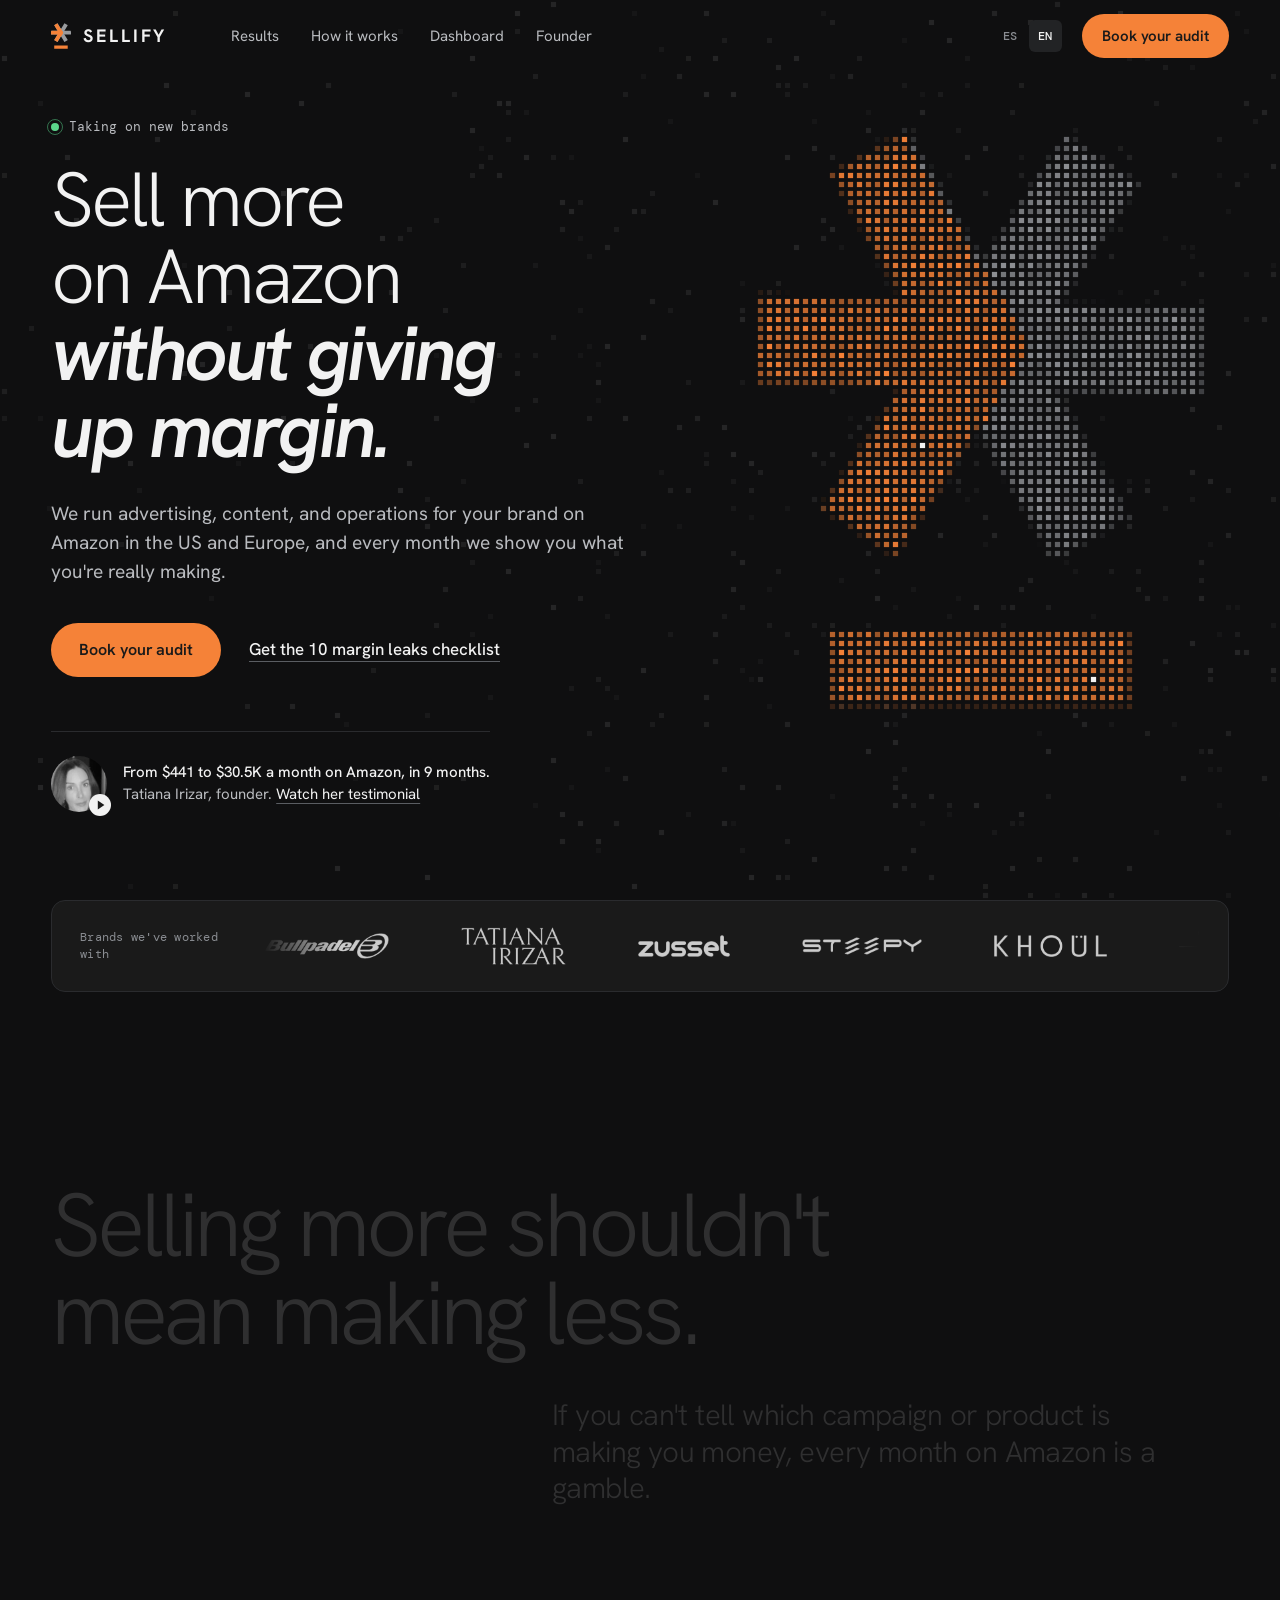
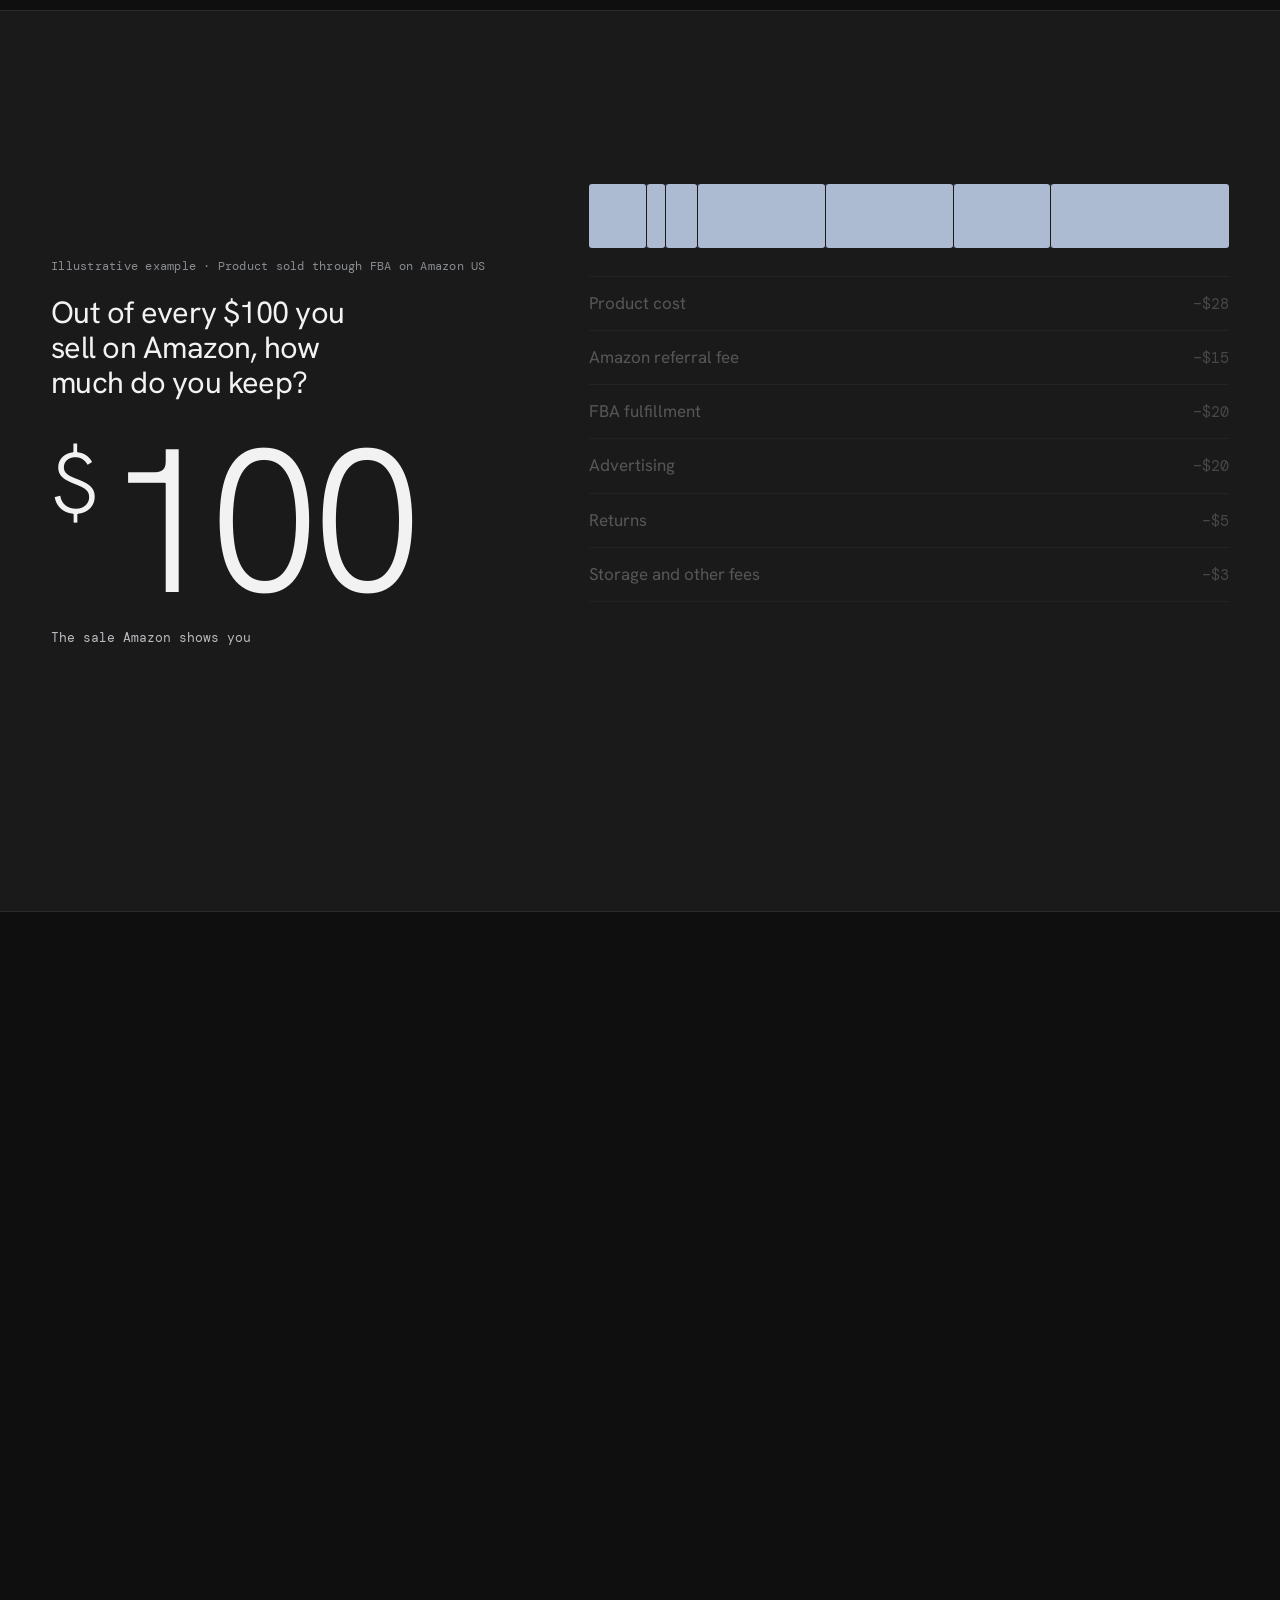
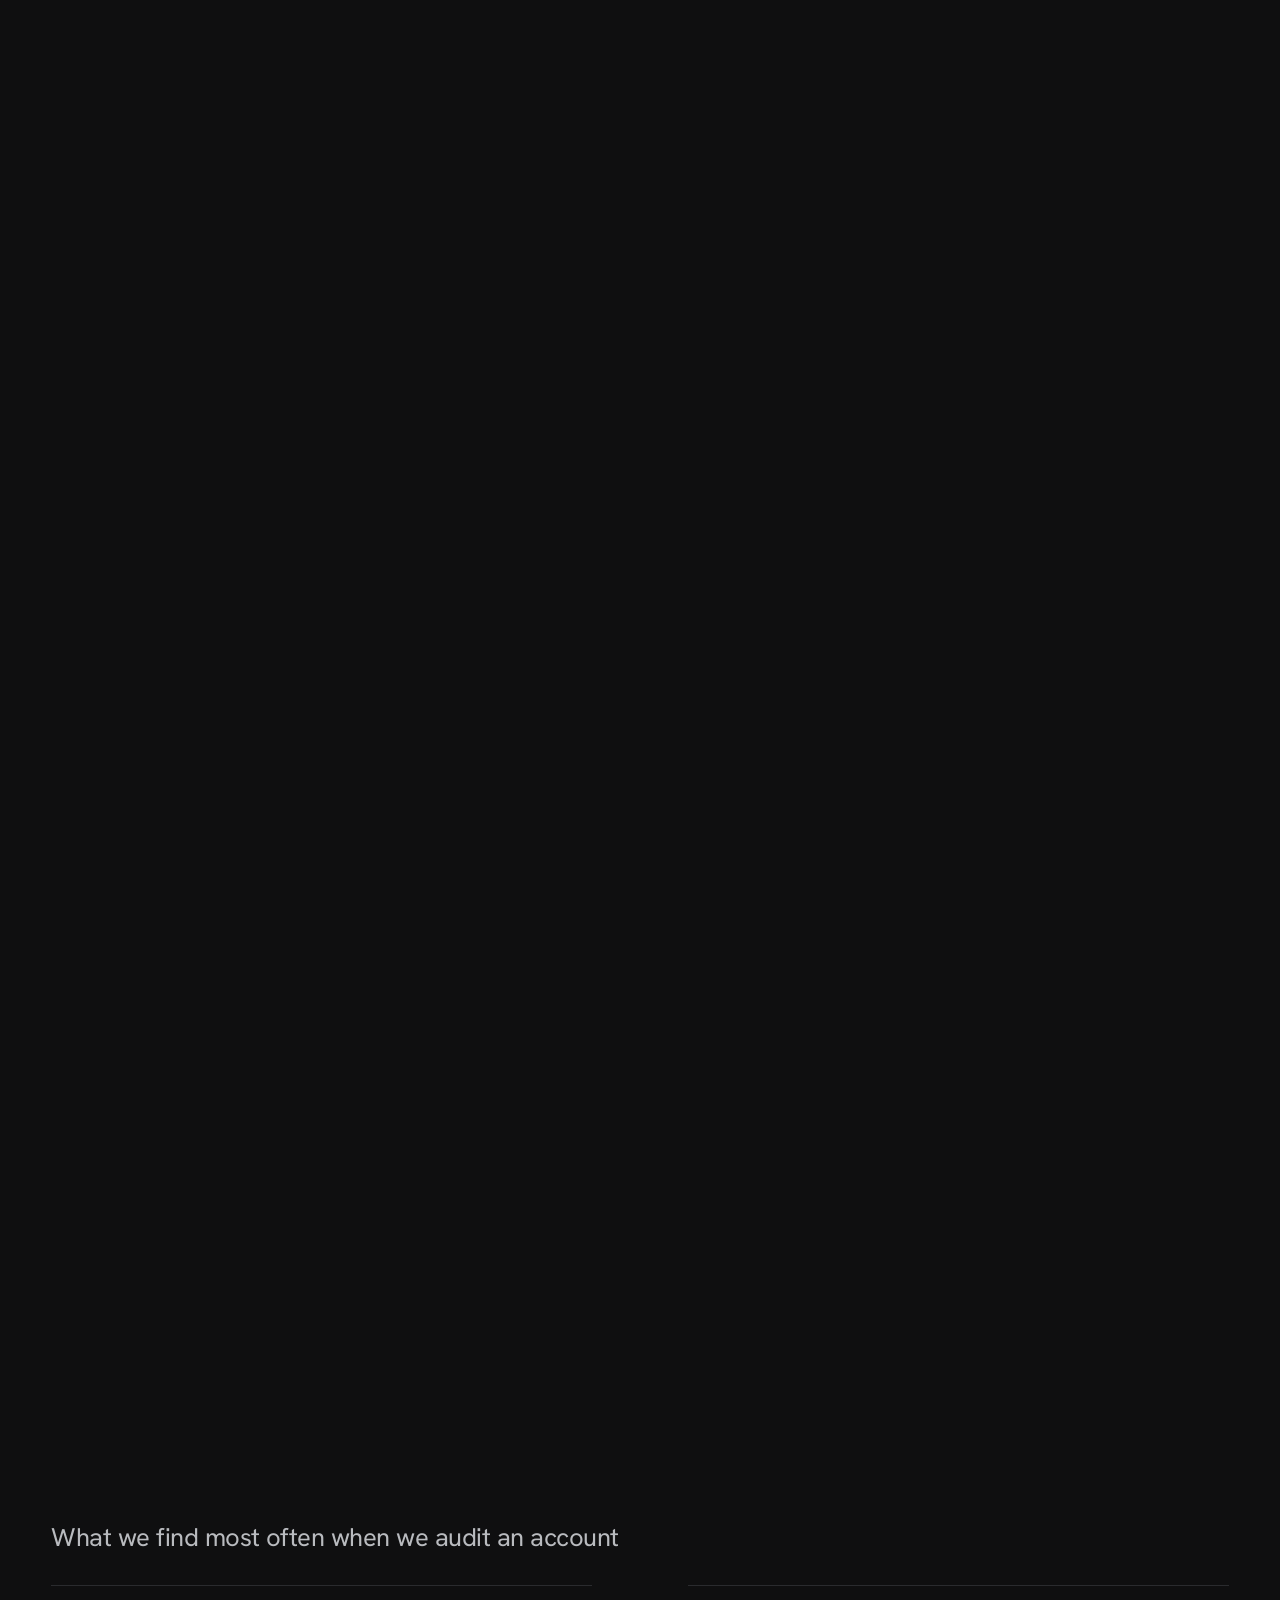
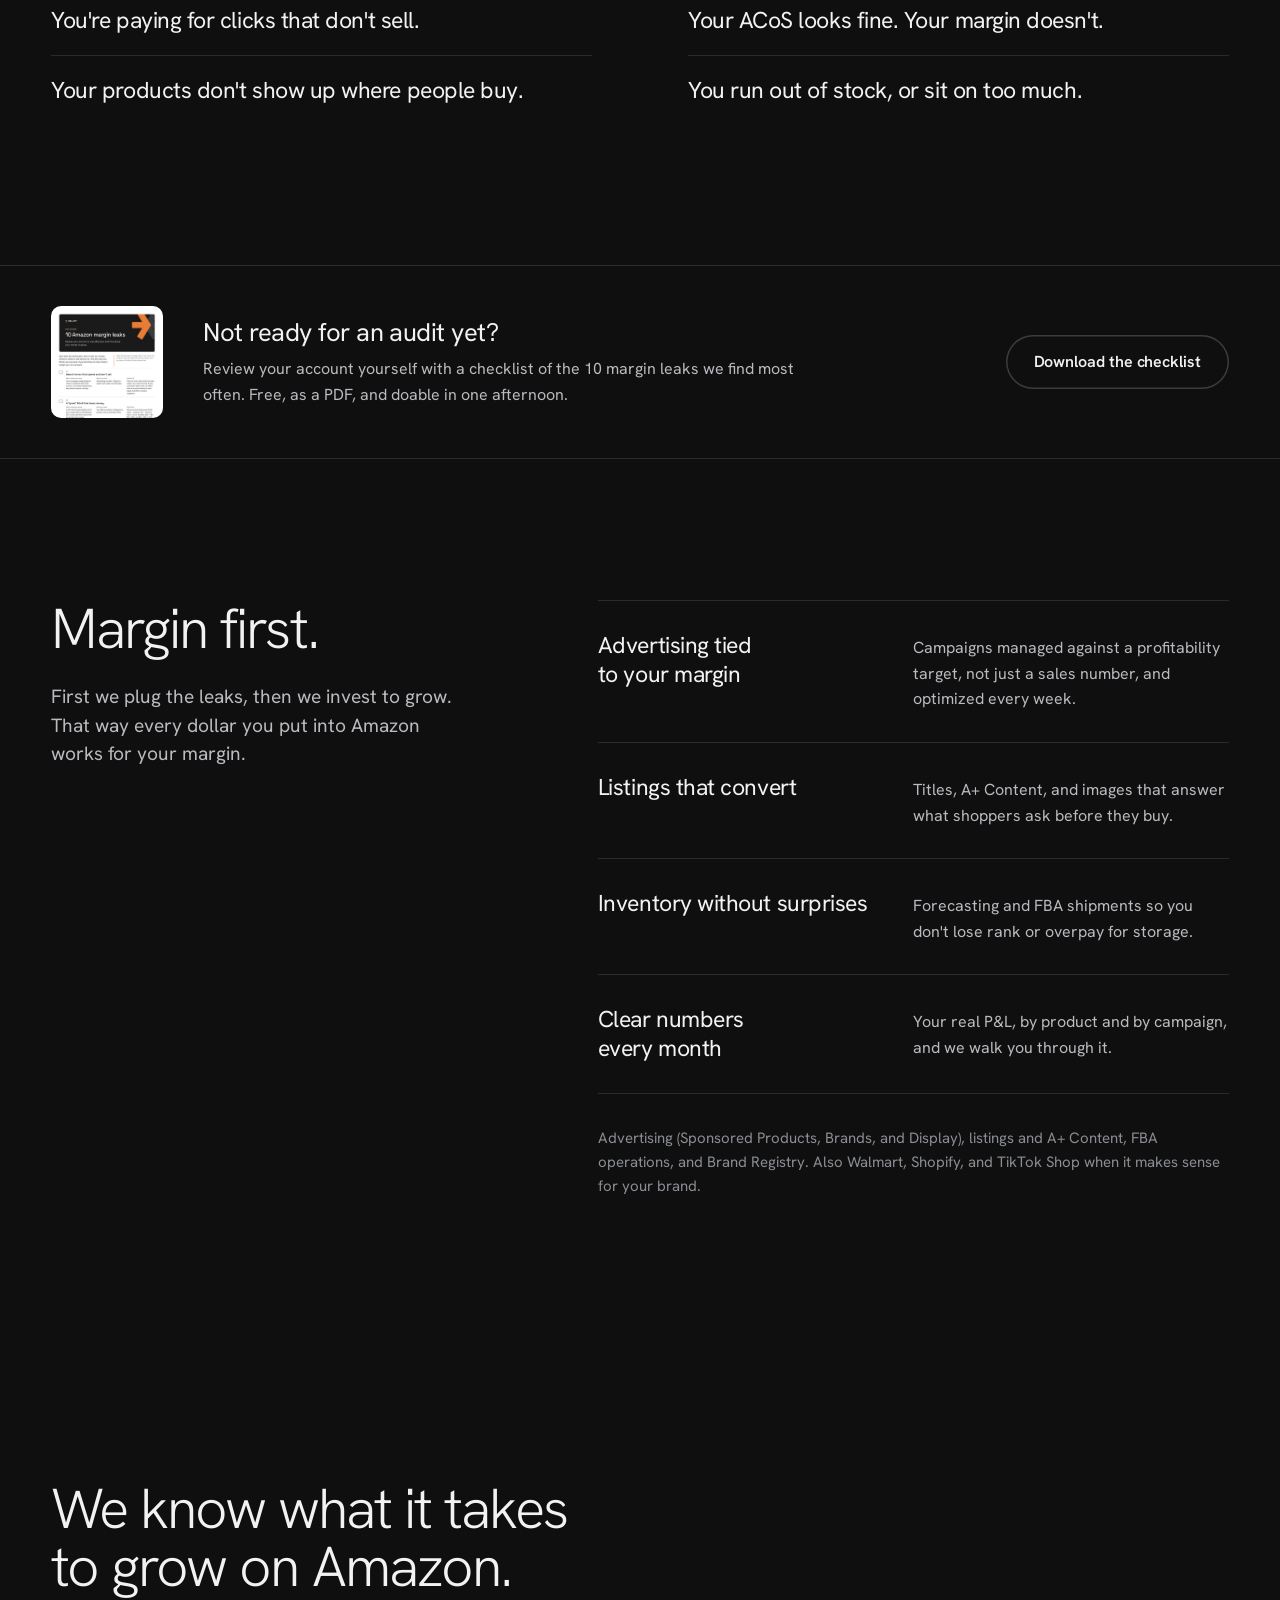
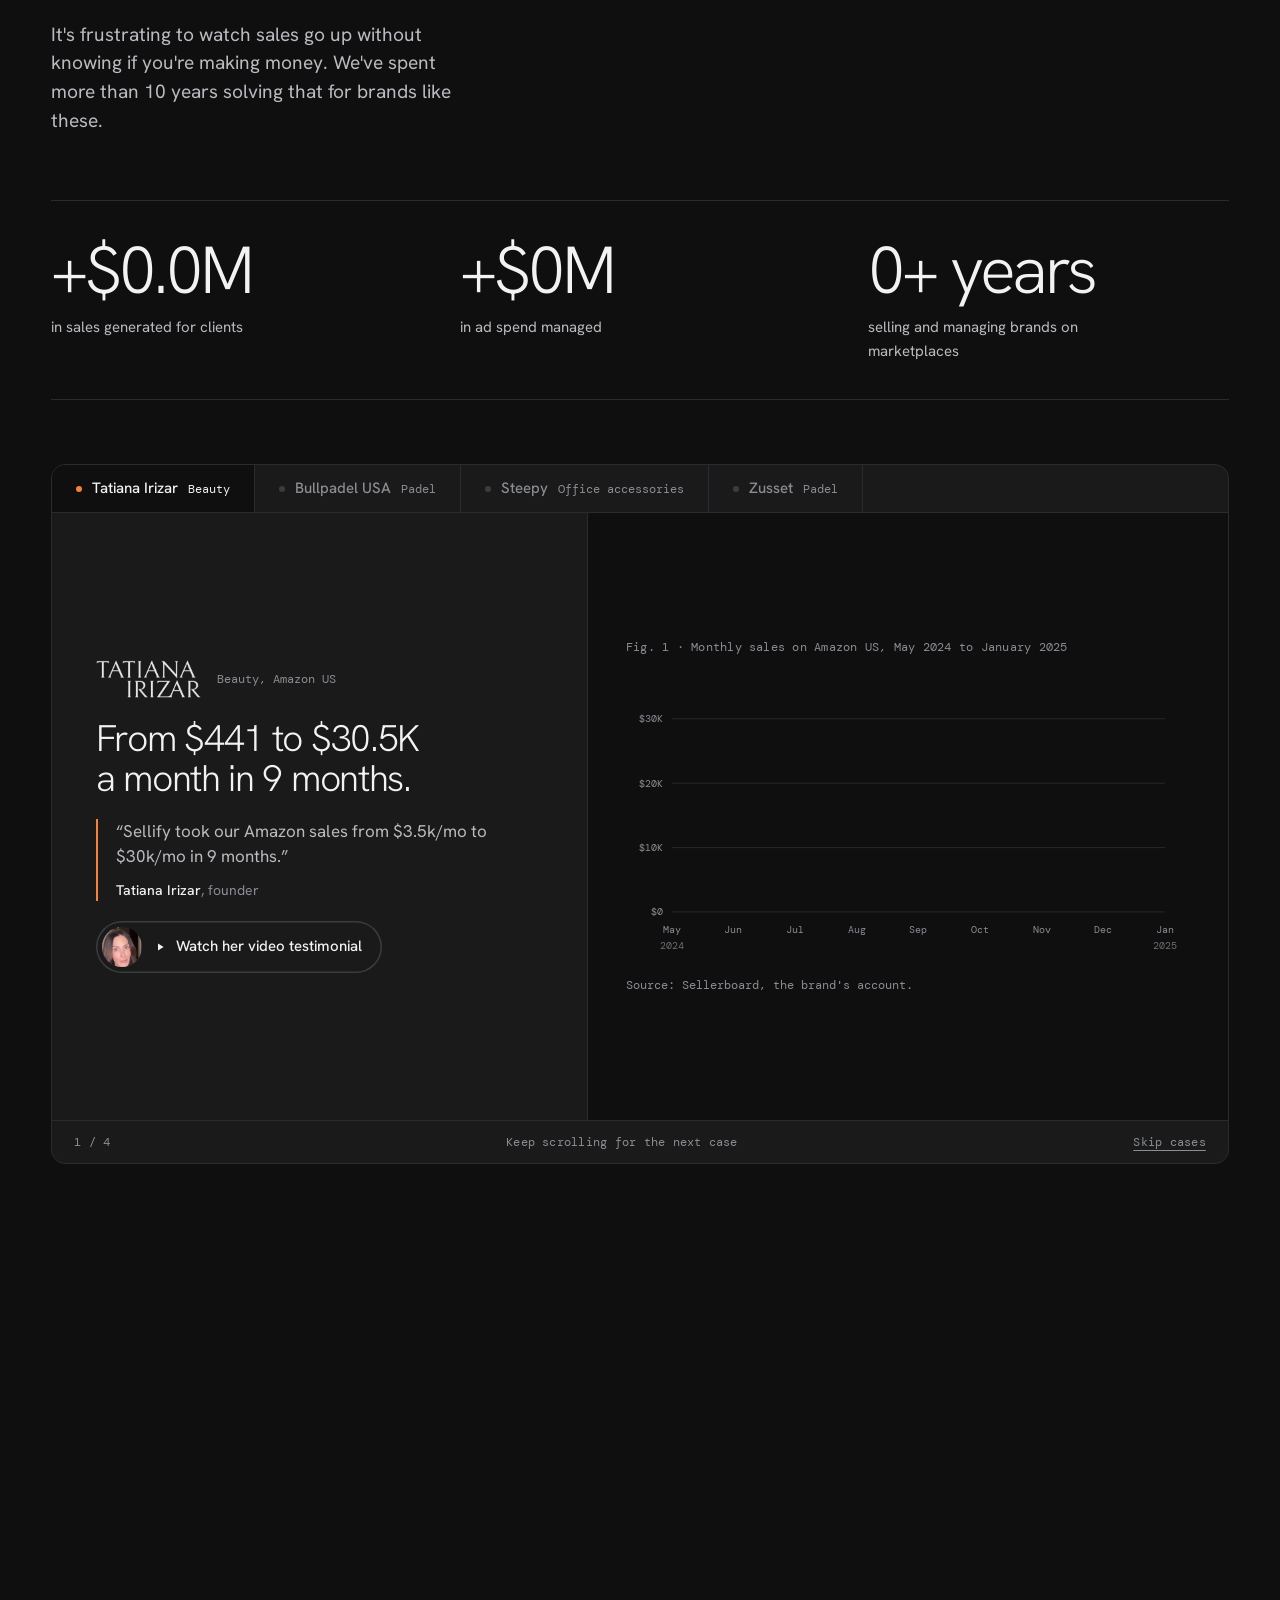
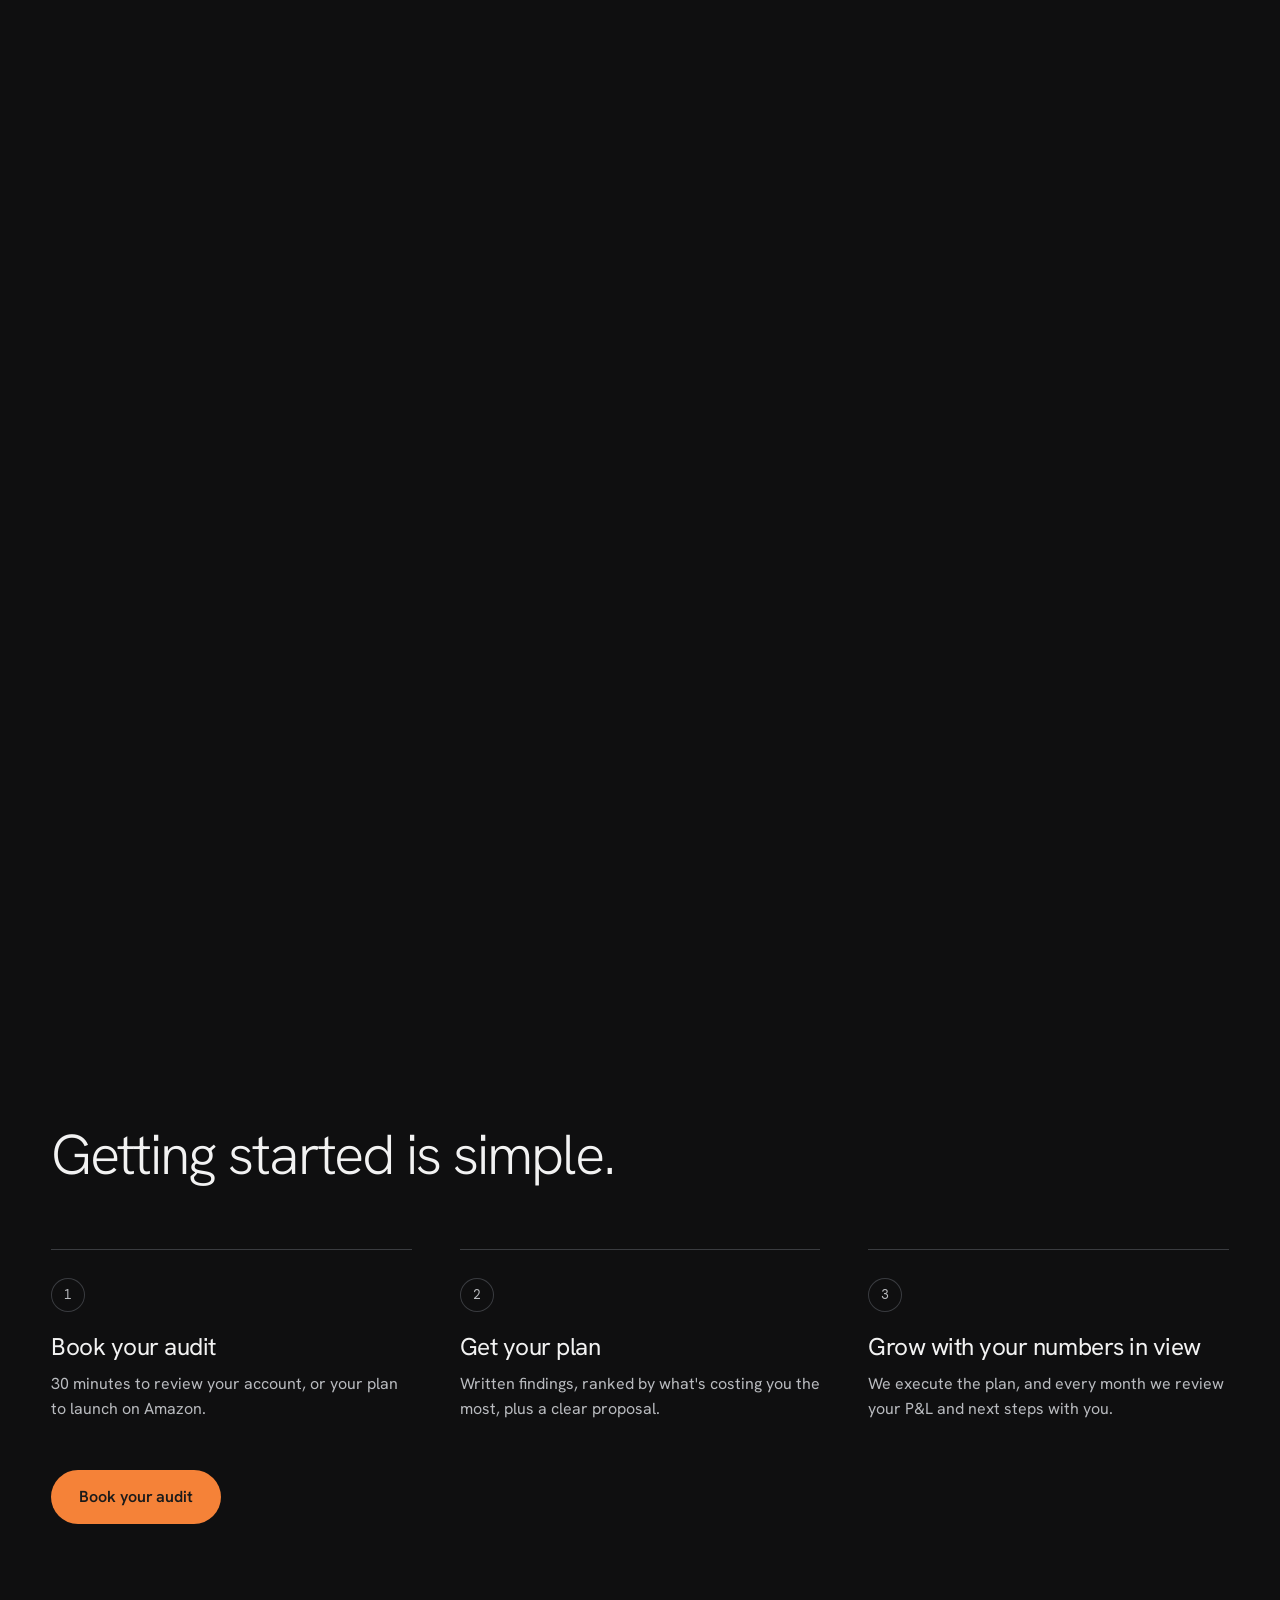
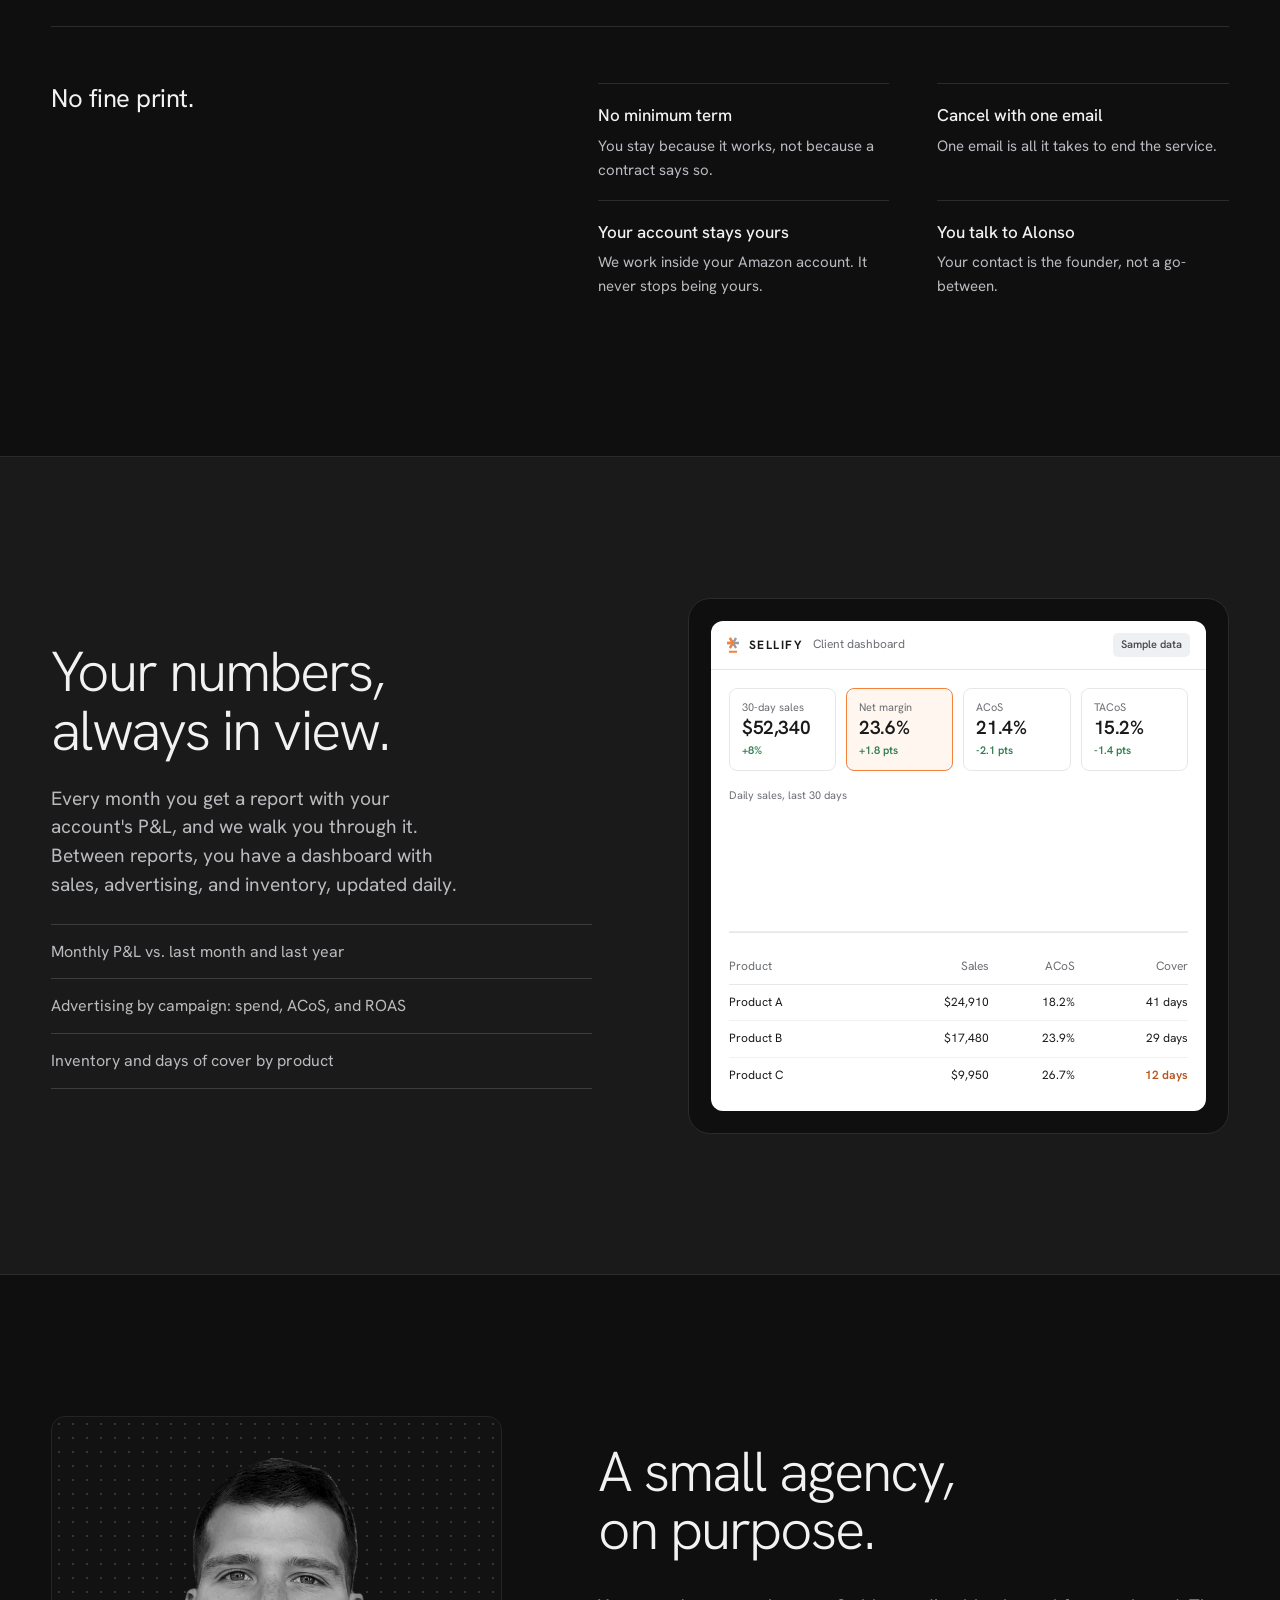
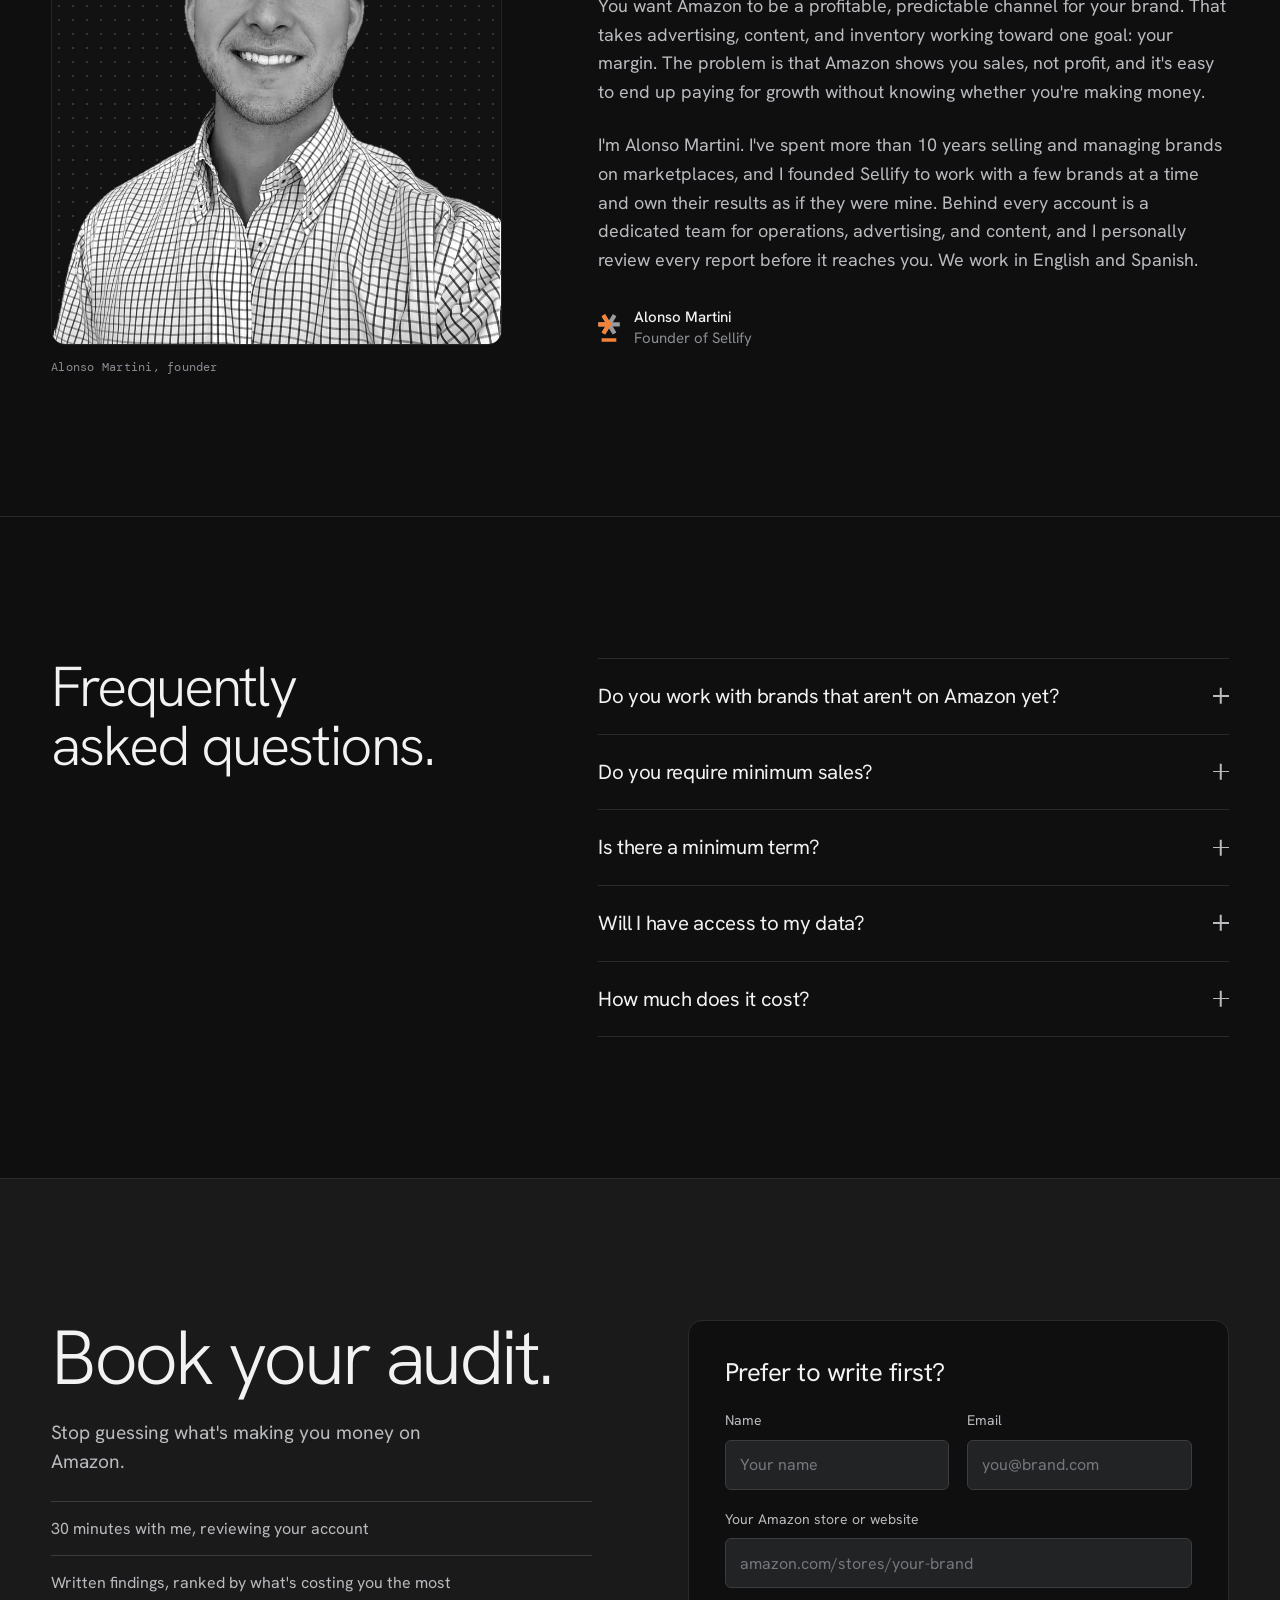
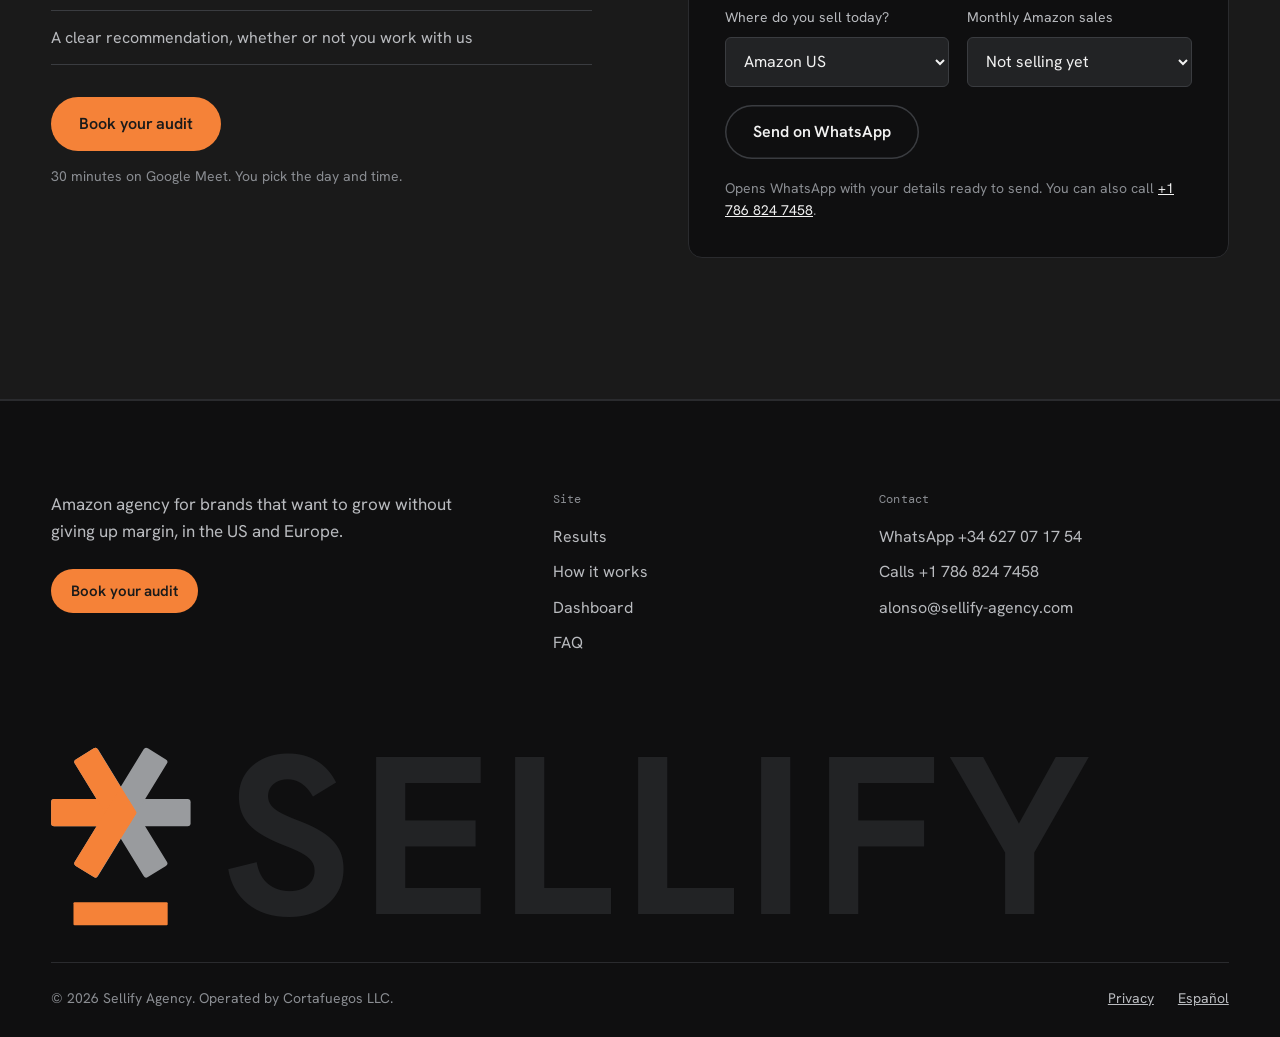
==== commit ef629c6e: "Página de privacidad publicada; formulario de email del checklist apagado - /privacidad/ y /en/priva" ====
--- a/en/index.html
+++ b/en/index.html
@@ -71,7 +71,7 @@
       <p class="hero__sub" data-in>We run advertising, content, and operations for your brand on Amazon in the US and Europe, and every month we show you what you're really making.</p>
       <div class="hero__actions" data-in>
         <a href="https://calendar.app.google/2jLD97aqcqJvhxJu5" class="btn" target="_blank" rel="noopener">Book your audit</a>
-        <a href="#checklist" class="link">Get the 10 margin leaks checklist</a>
+        <a href="/assets/amazon-margin-leaks-checklist.pdf" class="link" target="_blank" rel="noopener">Get the 10 margin leaks checklist</a>
       </div>
       <a class="proof" href="#results" data-video-open data-in>
         <span class="proof__thumb"><img src="/assets/tatiana-thumb.webp" width="128" height="128" alt=""><svg viewBox="0 0 20 20" aria-hidden="true"><circle cx="10" cy="10" r="10" fill="#F2F2F2"/><path d="M8 6v8l6-4z" fill="#1A1A1A"/></svg></span>
@@ -151,17 +151,7 @@
       <h2 class="h3">Not ready for an audit yet?</h2>
       <p>Review your account yourself with a checklist of the 10 margin leaks we find most often. Free, as a PDF, and doable in one afternoon.</p>
     </div>
-    <form class="lead" id="lead-form" data-lead data-endpoint="" data-pdf="/assets/amazon-margin-leaks-checklist.pdf" data-subject="Nuevo lead del checklist (web en inglés)">
-      <label class="lead__label" for="lead-email">Your email</label>
-      <div class="lead__row">
-        <input id="lead-email" name="email" type="email" autocomplete="email" inputmode="email" placeholder="you@brand.com" required>
-        <button type="submit" class="btn btn--ghost">Download the checklist</button>
-      </div>
-      <input class="lead__trap" type="text" name="_gotcha" tabindex="-1" autocomplete="off" aria-hidden="true">
-      <p class="lead__note">We only use your email to write to you about your brand on Amazon. No spam. <a href="/en/privacy/">Privacy</a>.</p>
-      <p class="lead__done" role="status" hidden>Done. If the PDF didn't open, <a href="/assets/amazon-margin-leaks-checklist.pdf" target="_blank" rel="noopener">open it here.</a></p>
-    </form>
-    <noscript><a class="btn btn--ghost" href="/assets/amazon-margin-leaks-checklist.pdf" target="_blank" rel="noopener">Download the checklist</a></noscript>
+    <a class="btn btn--ghost" href="/assets/amazon-margin-leaks-checklist.pdf" target="_blank" rel="noopener">Download the checklist</a>
   </div>
 </section>
 
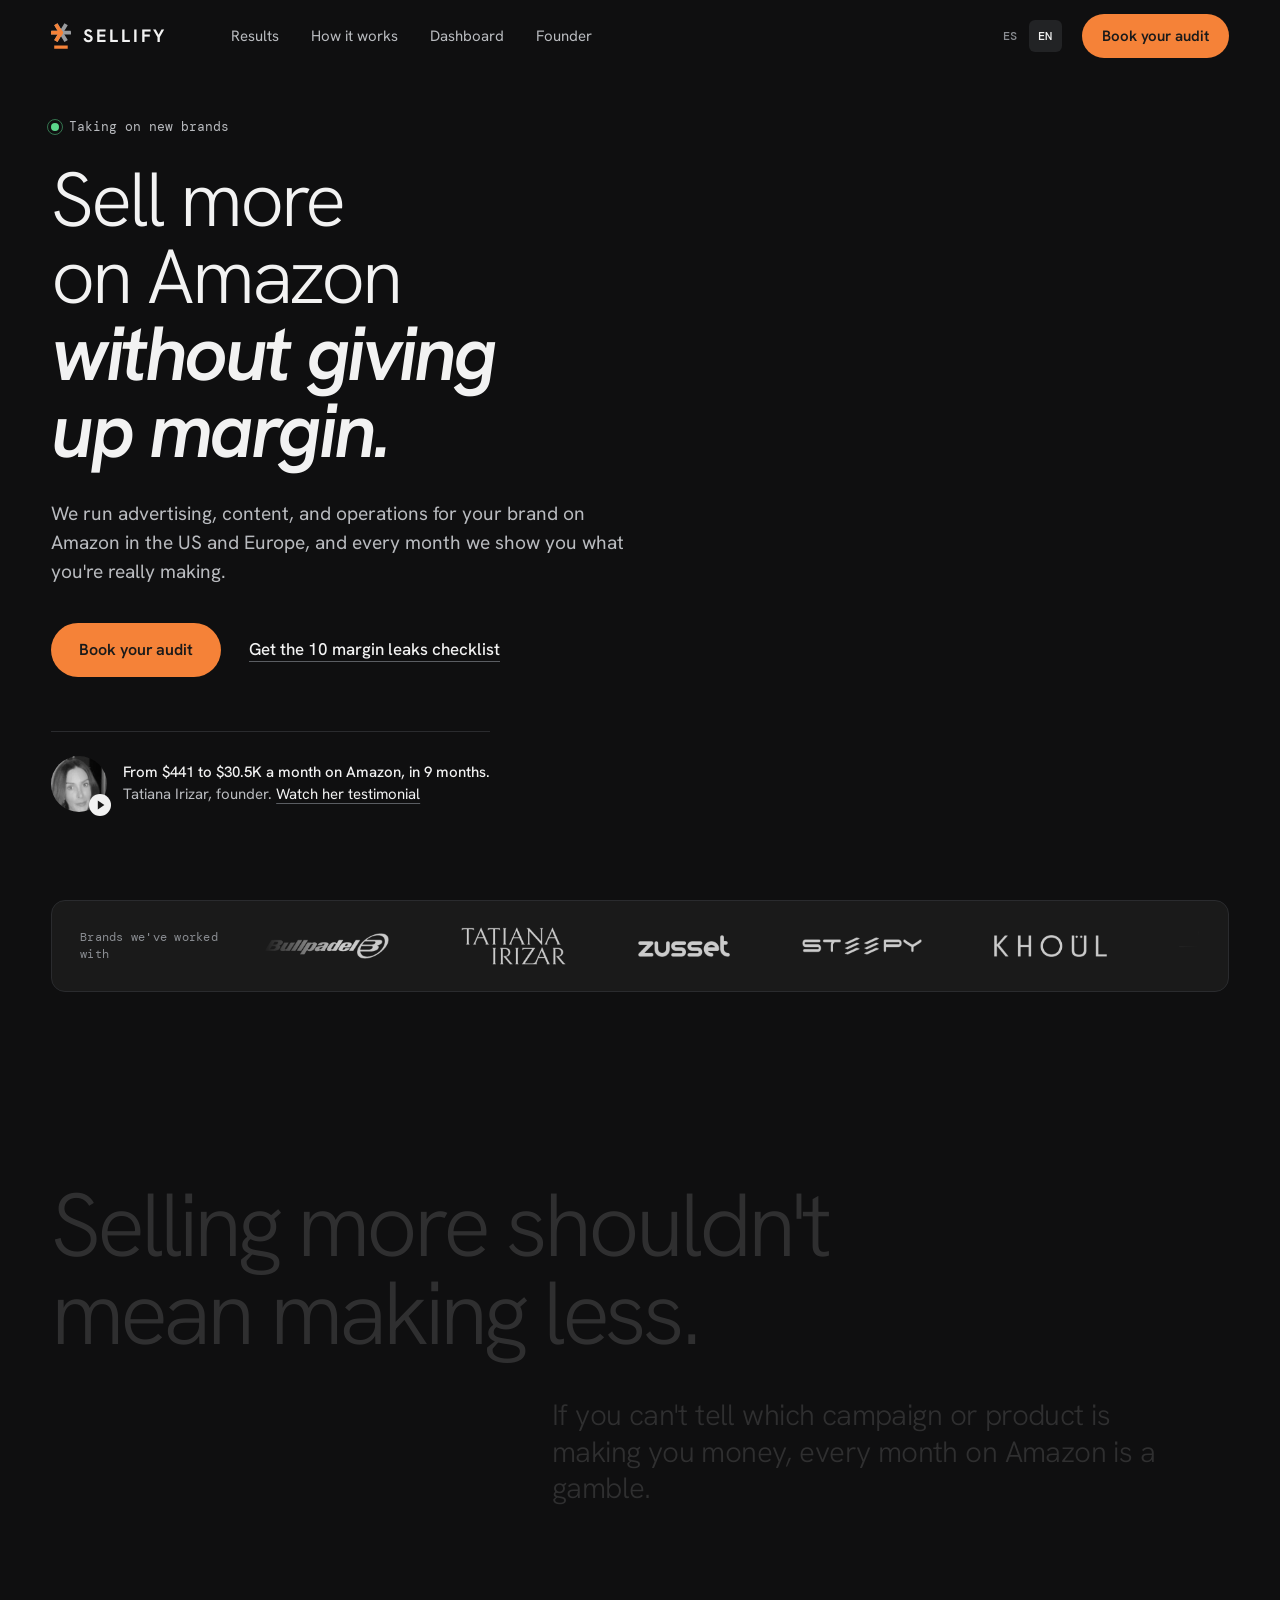
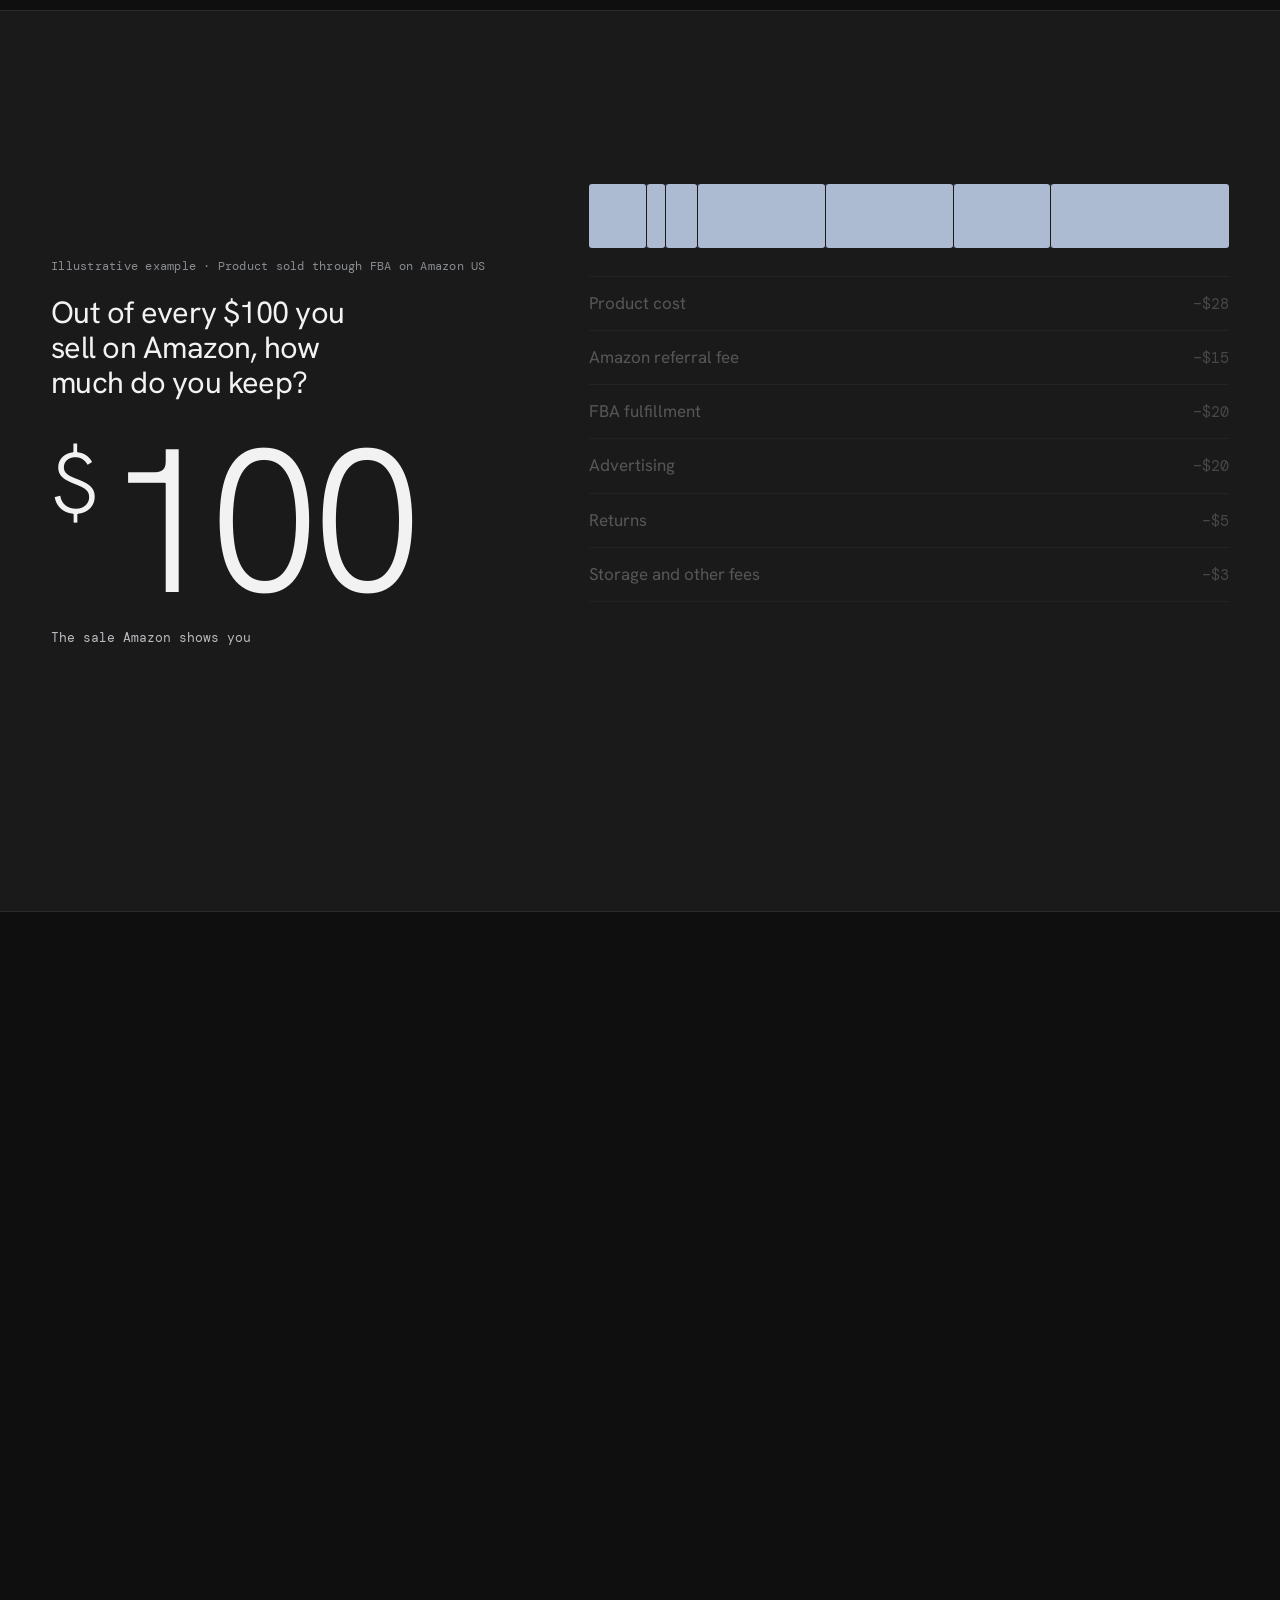
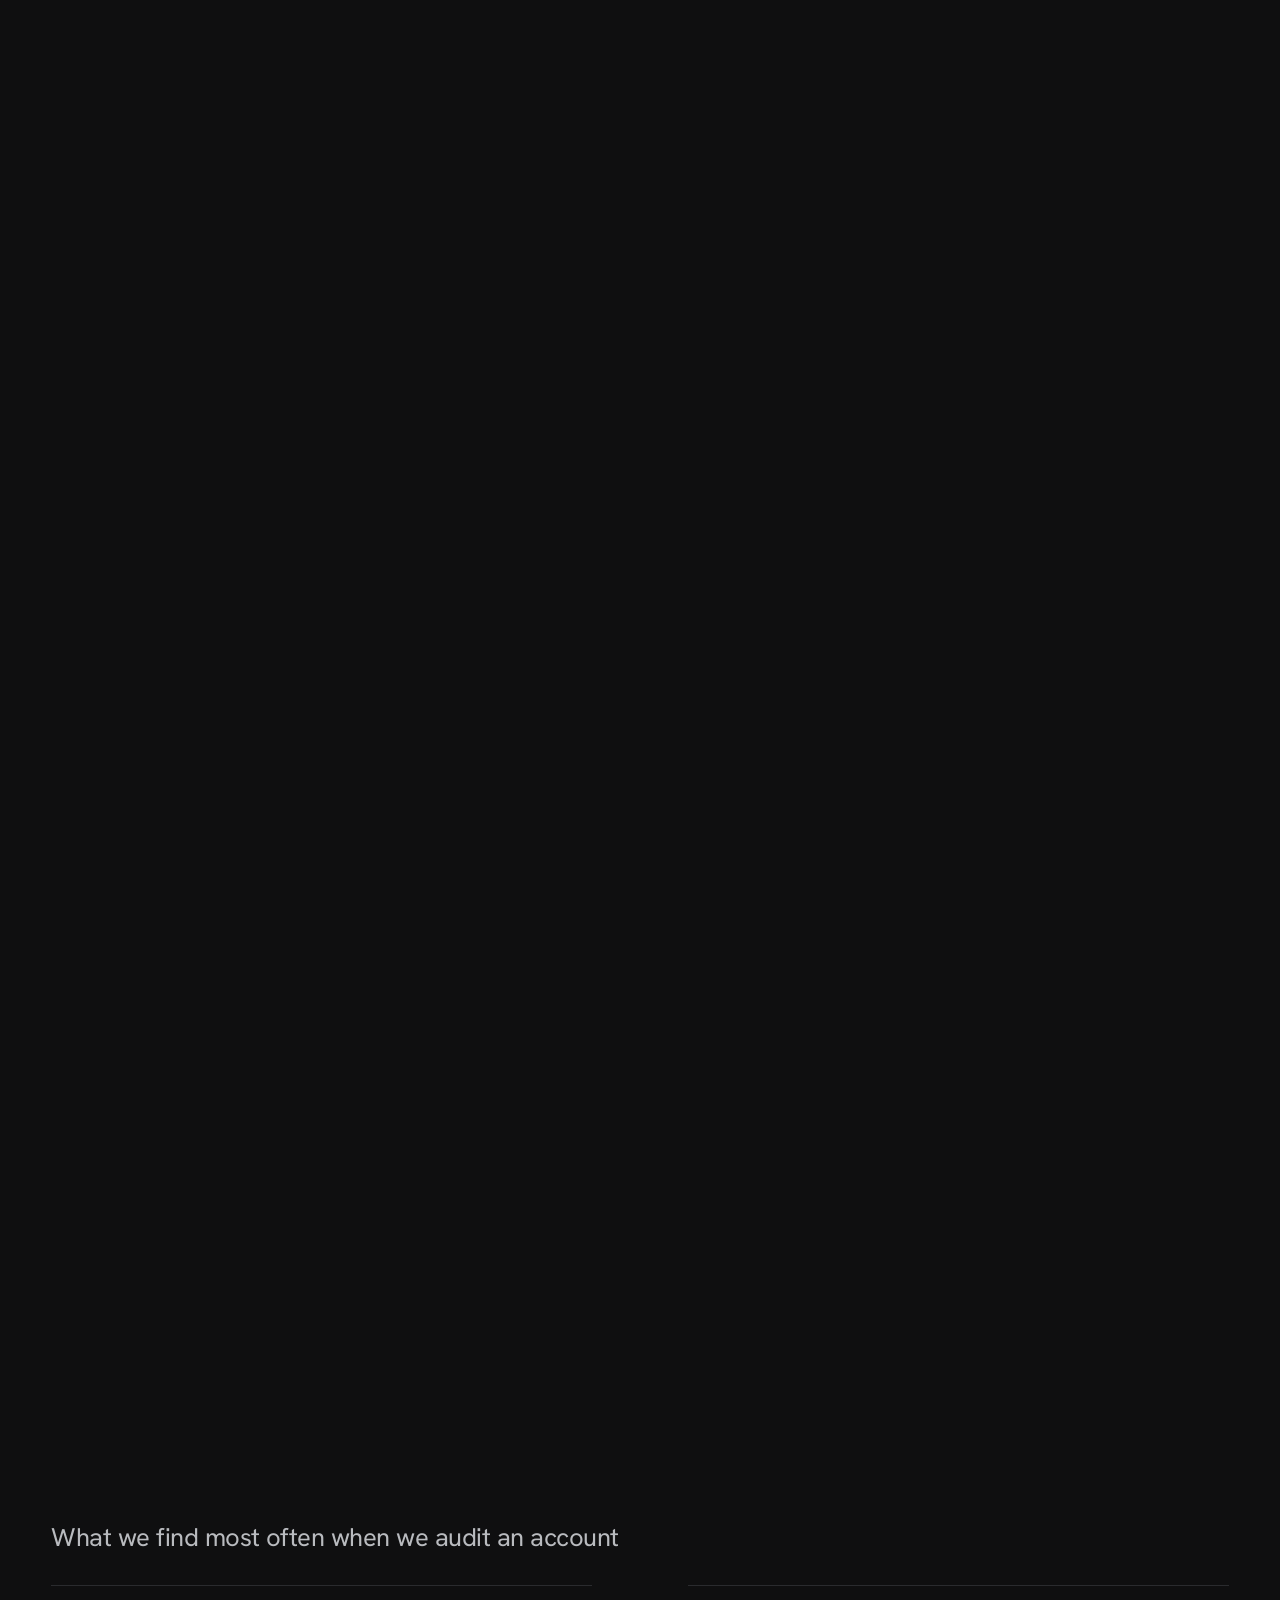
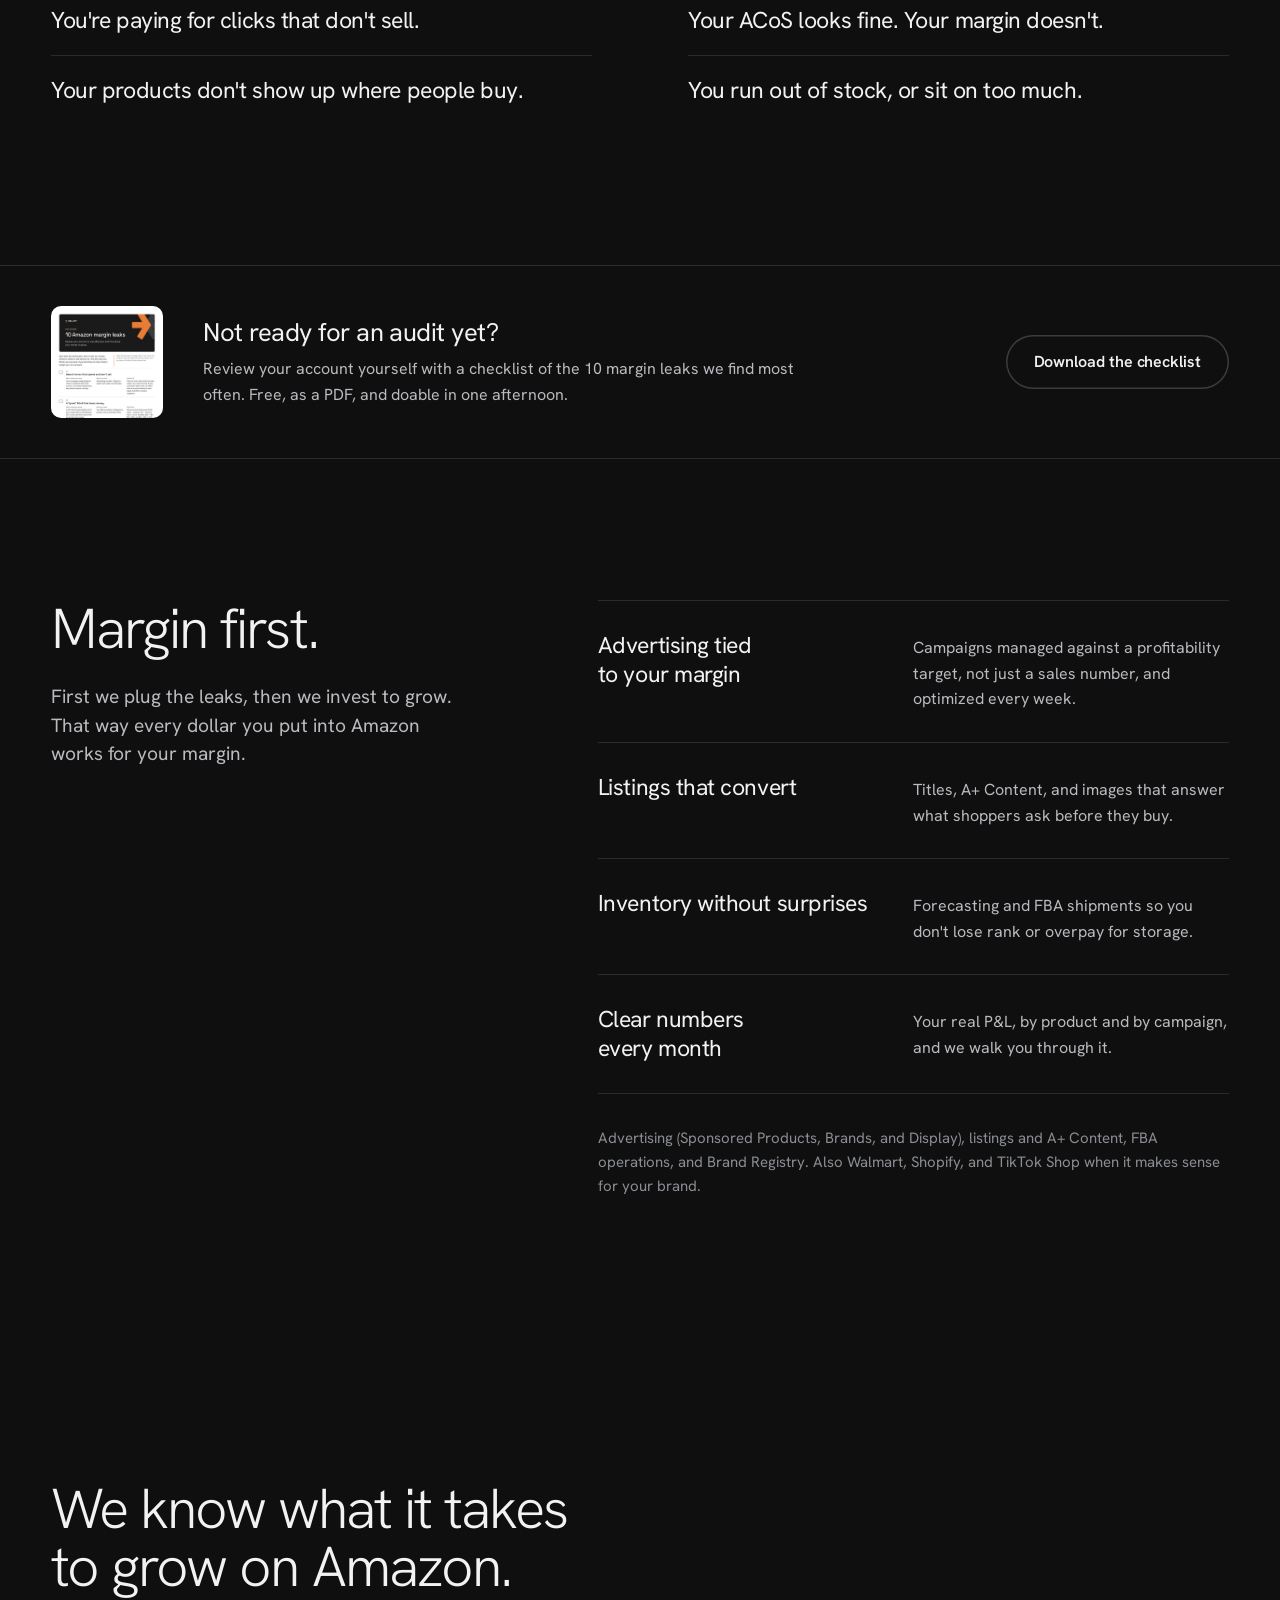
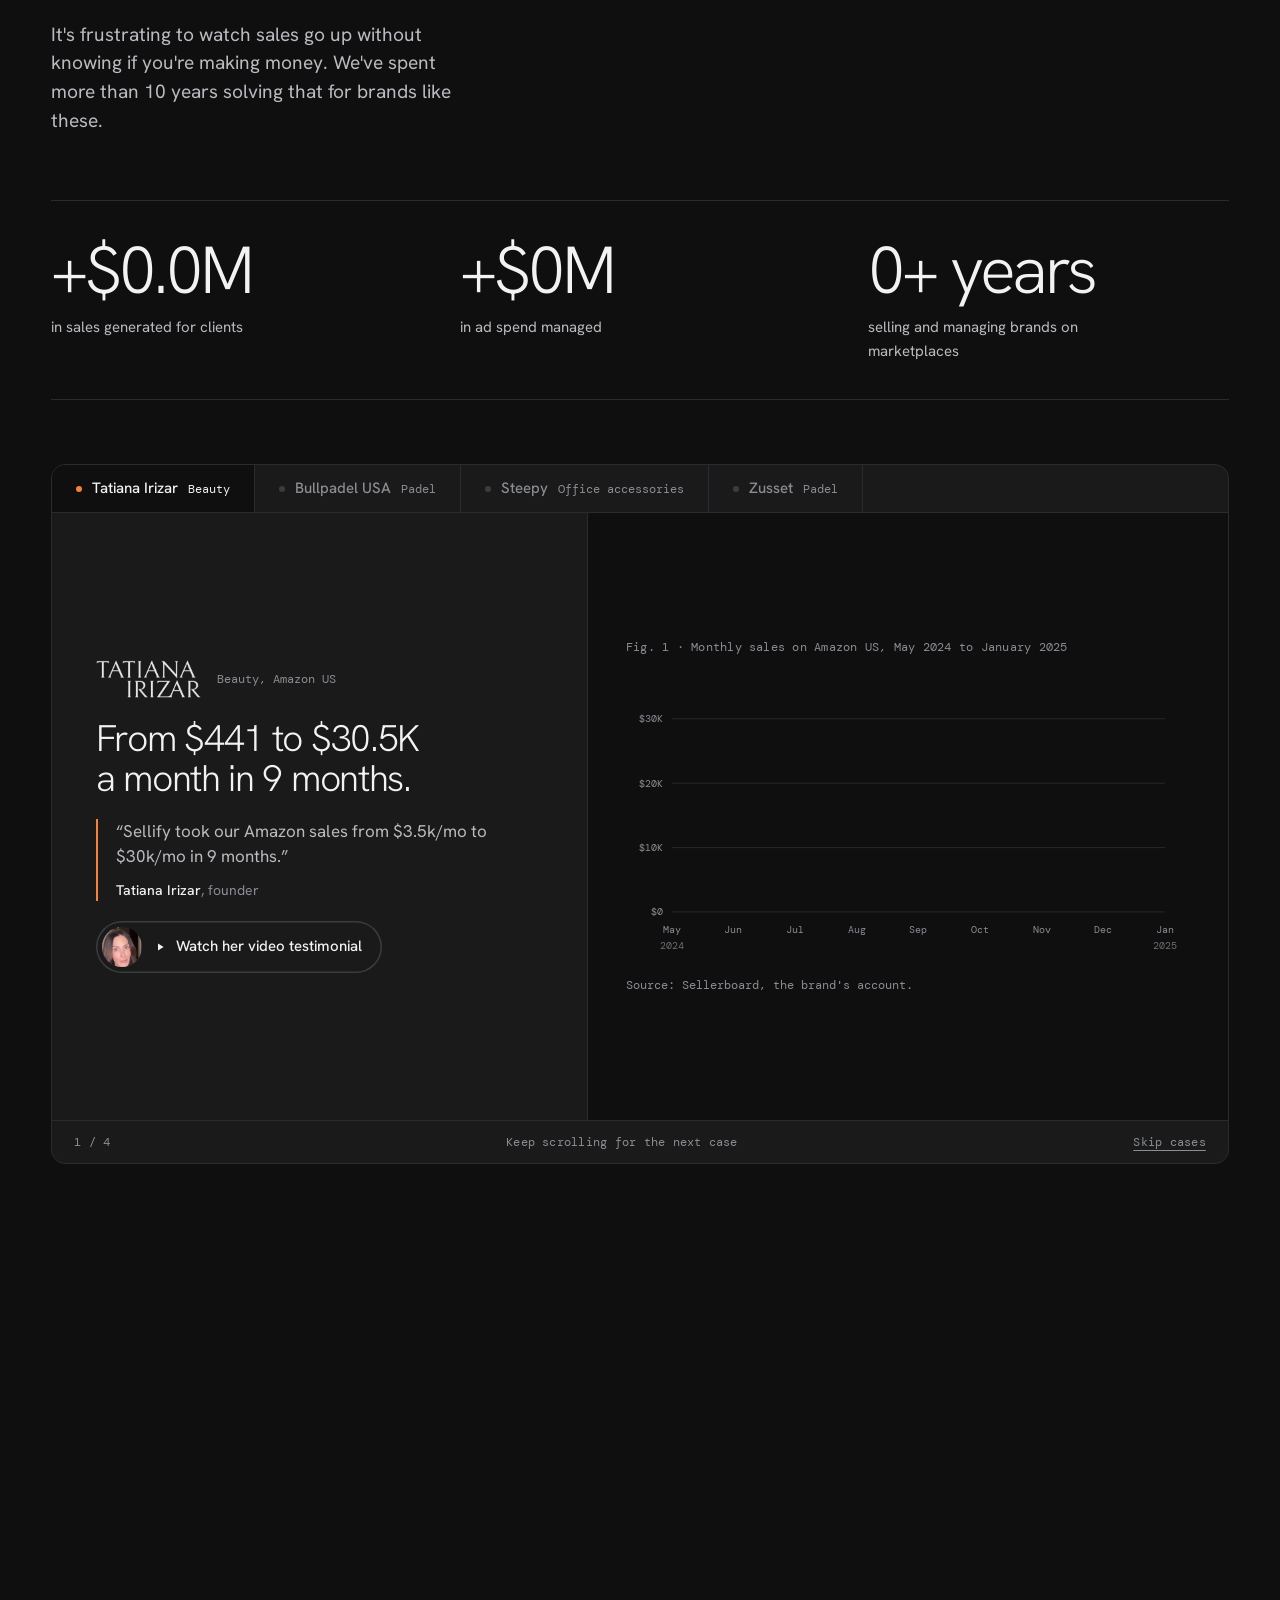
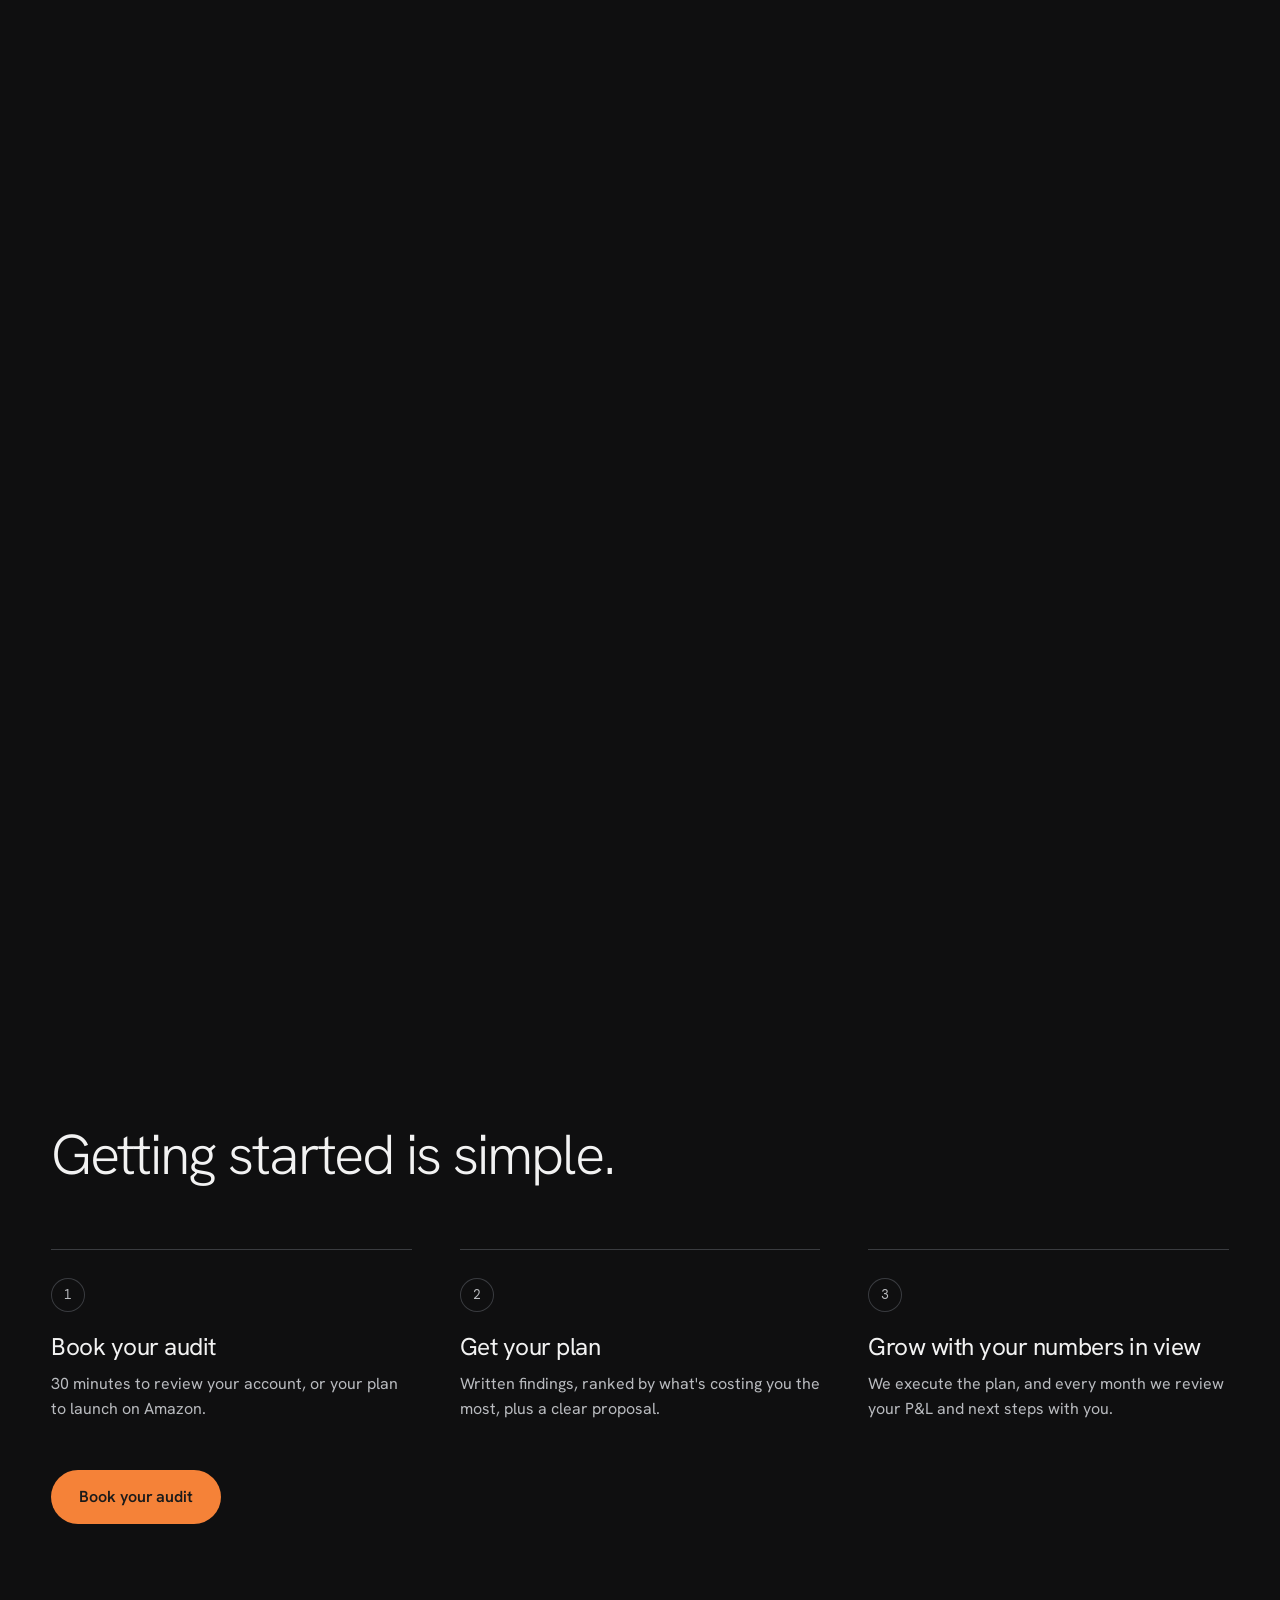
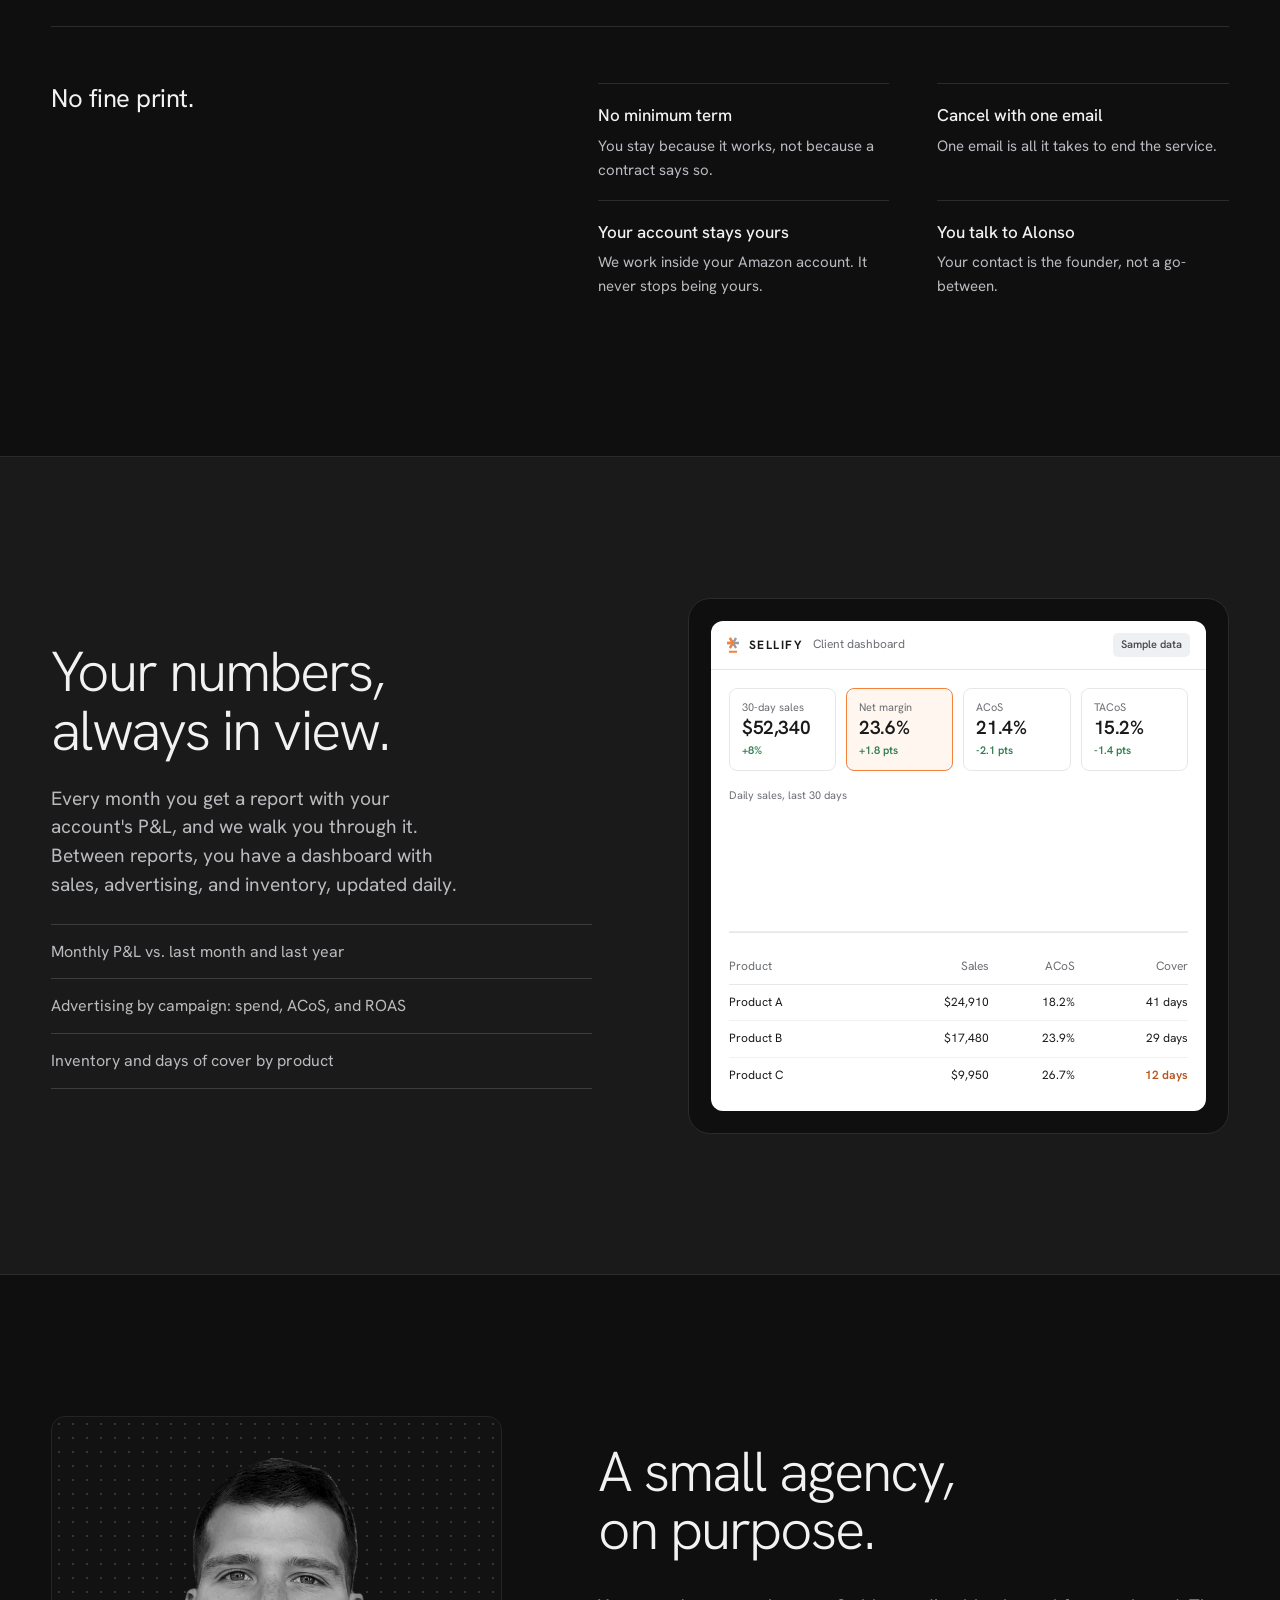
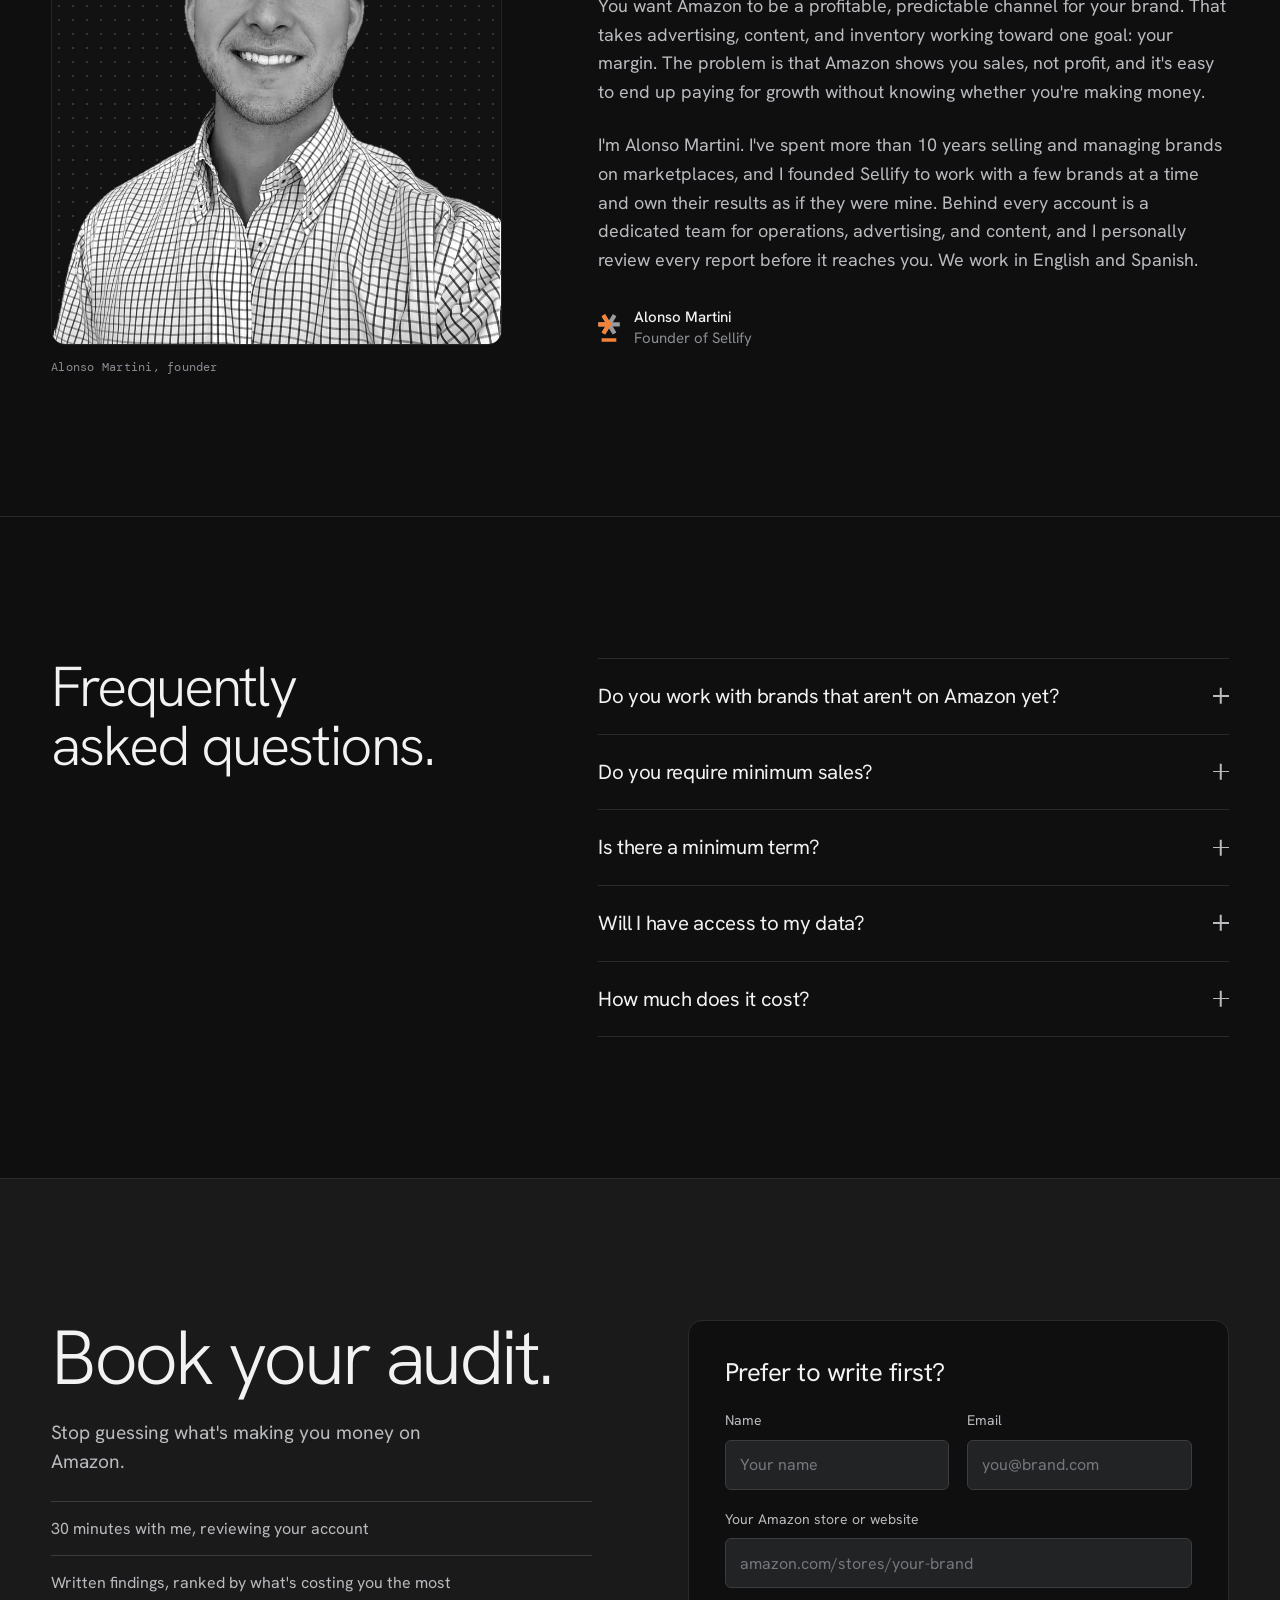
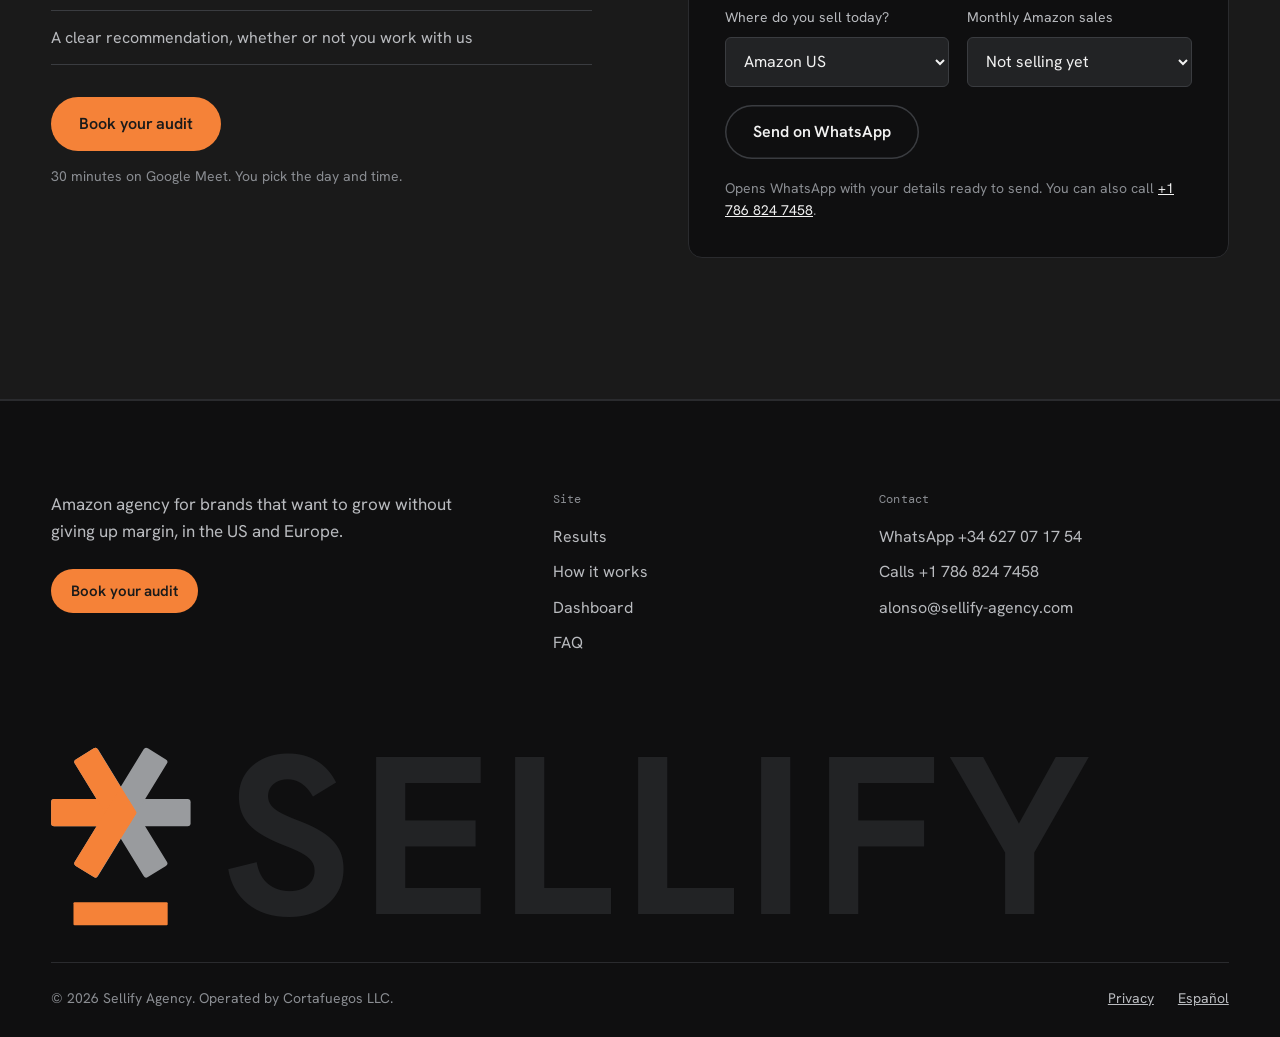
==== commit 28c36738: "Fotos de producto recortadas sobre fondo de estudio oscuro, más grandes; cifras más pequeñas - Palas" ====
--- a/en/index.html
+++ b/en/index.html
@@ -220,7 +220,7 @@
         </div>
         <figure class="case__fig case__fig--photo" data-fig="stats">
           <figcaption class="cap">Fig. 2 · Result in 8 months</figcaption>
-          <div class="case__media"><div class="tile"><img onerror="this.onerror=null;this.src='https://m.media-amazon.com/images/I/515cgaxhbKL.jpg'" src="/_vercel/image?url=https%3A%2F%2Fm.media-amazon.com%2Fimages%2FI%2F515cgaxhbKL.jpg&amp;w=640&amp;q=80" alt="Bullpadel Vertex 05 padel racket" width="640" height="640" loading="lazy"></div><div class="bigs"><div class="big"><b><span data-n="110" data-pre="+" data-suf="%">+110%</span></b><span>revenue</span></div><div class="big"><b><span data-n="20" data-pre="−" data-suf="%">−20%</span></b><span>ACoS</span></div></div></div>
+          <div class="case__media"><div class="tile"><img src="/assets/products/bullpadel-vertex-05.webp" alt="Bullpadel Vertex 05 padel racket" width="518" height="900" loading="lazy"></div><div class="bigs"><div class="big"><b><span data-n="110" data-pre="+" data-suf="%">+110%</span></b><span>revenue</span></div><div class="big"><b><span data-n="20" data-pre="−" data-suf="%">−20%</span></b><span>ACoS</span></div></div></div>
         </figure>
       </article>
       <article class="case" id="case-2" role="tabpanel" aria-labelledby="tab-2" data-case="2">
@@ -262,7 +262,7 @@
         </div>
         <figure class="case__fig case__fig--photo" data-fig="launch">
           <figcaption class="cap">Fig. 4 · Launch</figcaption>
-          <div class="case__media"><div class="tile"><img onerror="this.onerror=null;this.src='https://m.media-amazon.com/images/I/81eb+MPQm6L.jpg'" src="/_vercel/image?url=https%3A%2F%2Fm.media-amazon.com%2Fimages%2FI%2F81eb%2BMPQm6L.jpg&amp;w=640&amp;q=80" alt="Zusset Solid Pro padel racket" width="640" height="640" loading="lazy"></div><ol class="launch"><li data-step><span></span>Account setup</li><li data-step><span></span>Multi-channel launch</li><li data-step><span></span>First sale</li></ol></div>
+          <div class="case__media"><div class="tile"><img src="/assets/products/zusset-solid-pro.webp" alt="Zusset Solid Pro padel racket" width="894" height="900" loading="lazy"></div><ol class="launch"><li data-step><span></span>Account setup</li><li data-step><span></span>Multi-channel launch</li><li data-step><span></span>First sale</li></ol></div>
         </figure>
       </article>
         </div>
--- a/site.css
+++ b/site.css
@@ -219,11 +219,11 @@
 .chart__dot--end{fill:var(--orange)}
 .chart__val{font:500 14px var(--mono);fill:var(--text-2)}
 .chart__val--end{font-size:20px;fill:var(--text)}
-.case__media{display:grid;grid-template-columns:minmax(0,220px) minmax(0,1fr);gap:32px 40px;align-items:center}
-.tile{aspect-ratio:1;border-radius:10px;background:#F2F2F2;padding:10%;display:flex;align-items:center;justify-content:center}
-.tile img{width:100%;height:100%;object-fit:contain;mix-blend-mode:multiply}
+.case__media{display:grid;grid-template-columns:minmax(0,1.35fr) minmax(0,1fr);gap:32px 40px;align-items:center}
+.tile{aspect-ratio:4/5;border-radius:var(--r-m);border:1px solid var(--line);background:radial-gradient(110% 85% at 50% 38%,#4D5056 0%,#2B2D31 58%,#1A1B1D 100%);padding:7%;display:flex;align-items:center;justify-content:center}
+.tile img{width:100%;height:100%;object-fit:contain;filter:drop-shadow(0 16px 20px rgba(0,0,0,.5))}
 .bigs{display:flex;flex-direction:column;gap:20px}
-.big b{display:block;font-size:clamp(56px,6.4vw,104px);line-height:.9;font-weight:300;letter-spacing:-0.05em;font-variant-numeric:tabular-nums;color:var(--orange)}
+.big b{display:block;font-size:clamp(44px,4.6vw,76px);line-height:.9;font-weight:300;letter-spacing:-0.05em;font-variant-numeric:tabular-nums;color:var(--orange)}
 .big > span{display:block;margin-top:6px;font:400 13px/1.4 var(--mono);color:var(--text-2)}
 .yoy{display:flex;flex-direction:column;gap:8px}
 .yoy__row{display:grid;grid-template-columns:7.5em minmax(0,1fr) 2.6em;gap:10px;align-items:center;font:400 12px/1 var(--mono);color:var(--text-3)}
@@ -388,6 +388,7 @@
   .viewer.is-pinned .viewer__frame{height:calc(100svh - 40px)}
   .viewer.is-pinned .case__copy{padding:24px 36px;gap:16px}
   .viewer.is-pinned .case__fig{padding:20px 32px;gap:14px}
+  .viewer.is-pinned .tile{max-height:calc(100svh - 250px);justify-self:center}
   .pin-on .dock{transform:translate(-50%,160%);opacity:0;visibility:hidden}
   .pin-on .hdr:not(:focus-within){transform:translateY(-101%)}
 }
@@ -422,10 +423,10 @@
 .pin-compact .viewer.is-pinned .case__fig .cap{font-size:11px}
 .pin-compact .viewer.is-pinned .case__src{font-size:11px}
 .pin-compact .viewer.is-pinned .chart{flex:1 1 0;min-height:0;max-height:340px}
-.pin-compact .viewer.is-pinned .case__media{grid-template-columns:clamp(96px,30%,220px) minmax(0,1fr);gap:16px 24px}
+.pin-compact .viewer.is-pinned .case__media{grid-template-columns:clamp(124px,42%,280px) minmax(0,1fr);gap:16px 22px}
 .pin-compact .viewer.is-pinned .tile{max-width:none}
 .pin-compact .viewer.is-pinned .bigs{gap:clamp(10px,2 * var(--u),20px)}
-.pin-compact .viewer.is-pinned .big b{font-size:clamp(40px,7.5 * var(--u),88px)}
+.pin-compact .viewer.is-pinned .big b{font-size:clamp(34px,6 * var(--u),76px)}
 .pin-compact .viewer.is-pinned .launch li{font-size:clamp(15px,2.5 * var(--u),18px);padding:clamp(7px,1.4 * var(--u),13px) 0}
 @media (max-width:760px){
   .pin-compact .pl.is-pinned .pl__note{display:none}
@@ -478,8 +479,7 @@
   .case__note,.case__quote footer,.pl__note,.audit__note,.form__note,.footer__legal,.duo__note{font-size:16px}
   .play{font-size:18px}
   .play img{width:48px;height:48px}
-  .big b{font-size:132px}
-  .case__media{grid-template-columns:minmax(0,300px) minmax(0,1fr)}
+  .big b{font-size:104px}
   .launch li{font-size:22px}
   .faq summary{font-size:25px}
   .founder__copy p{font-size:21px}
@@ -527,7 +527,7 @@
   .band__in > .btn,.band__in > .lead,.band__in > noscript{grid-column:1/-1;justify-self:start}
   .stats{gap:28px}
   .case__media{grid-template-columns:minmax(0,1fr)}
-  .tile{max-width:200px}
+  .tile{max-width:280px}
   .chart__tick{font-size:19px}
   .chart__year{font-size:17px;transform:translateY(9px)}
   .chart__val{font-size:22px}
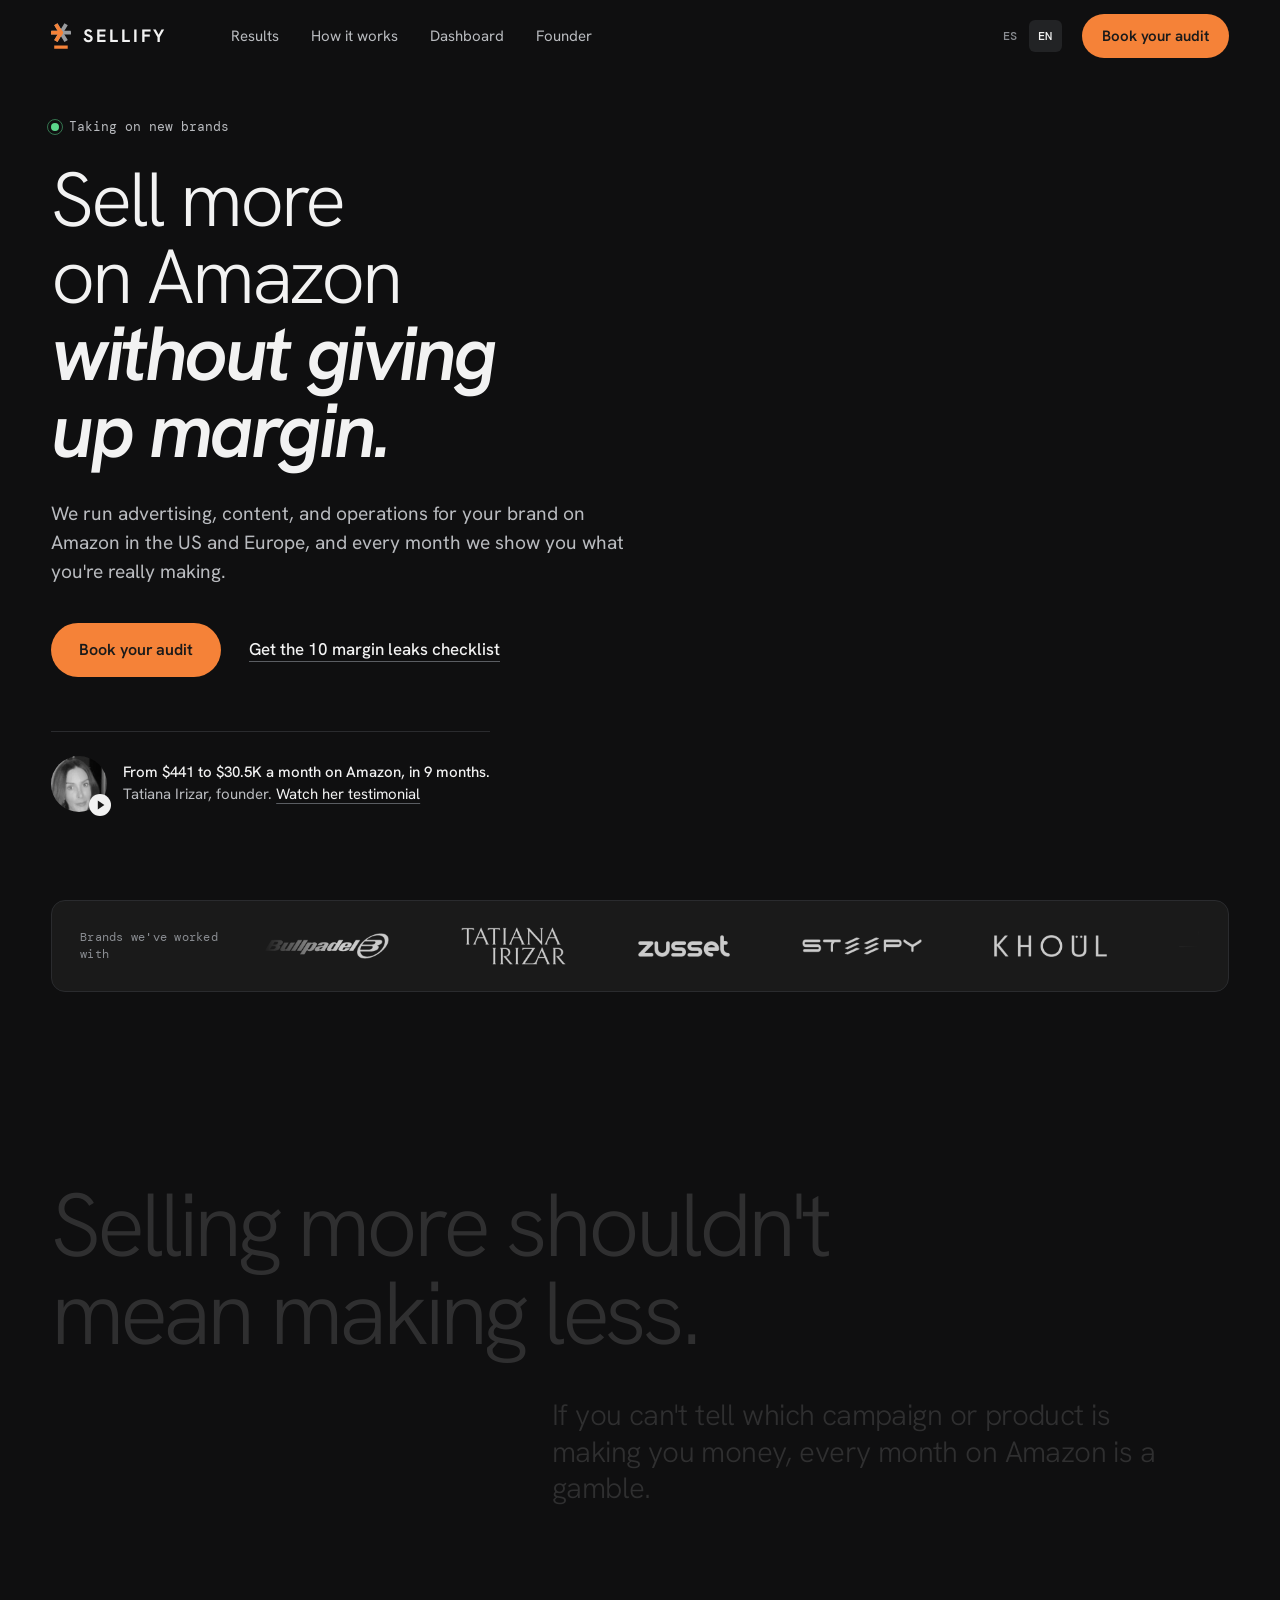
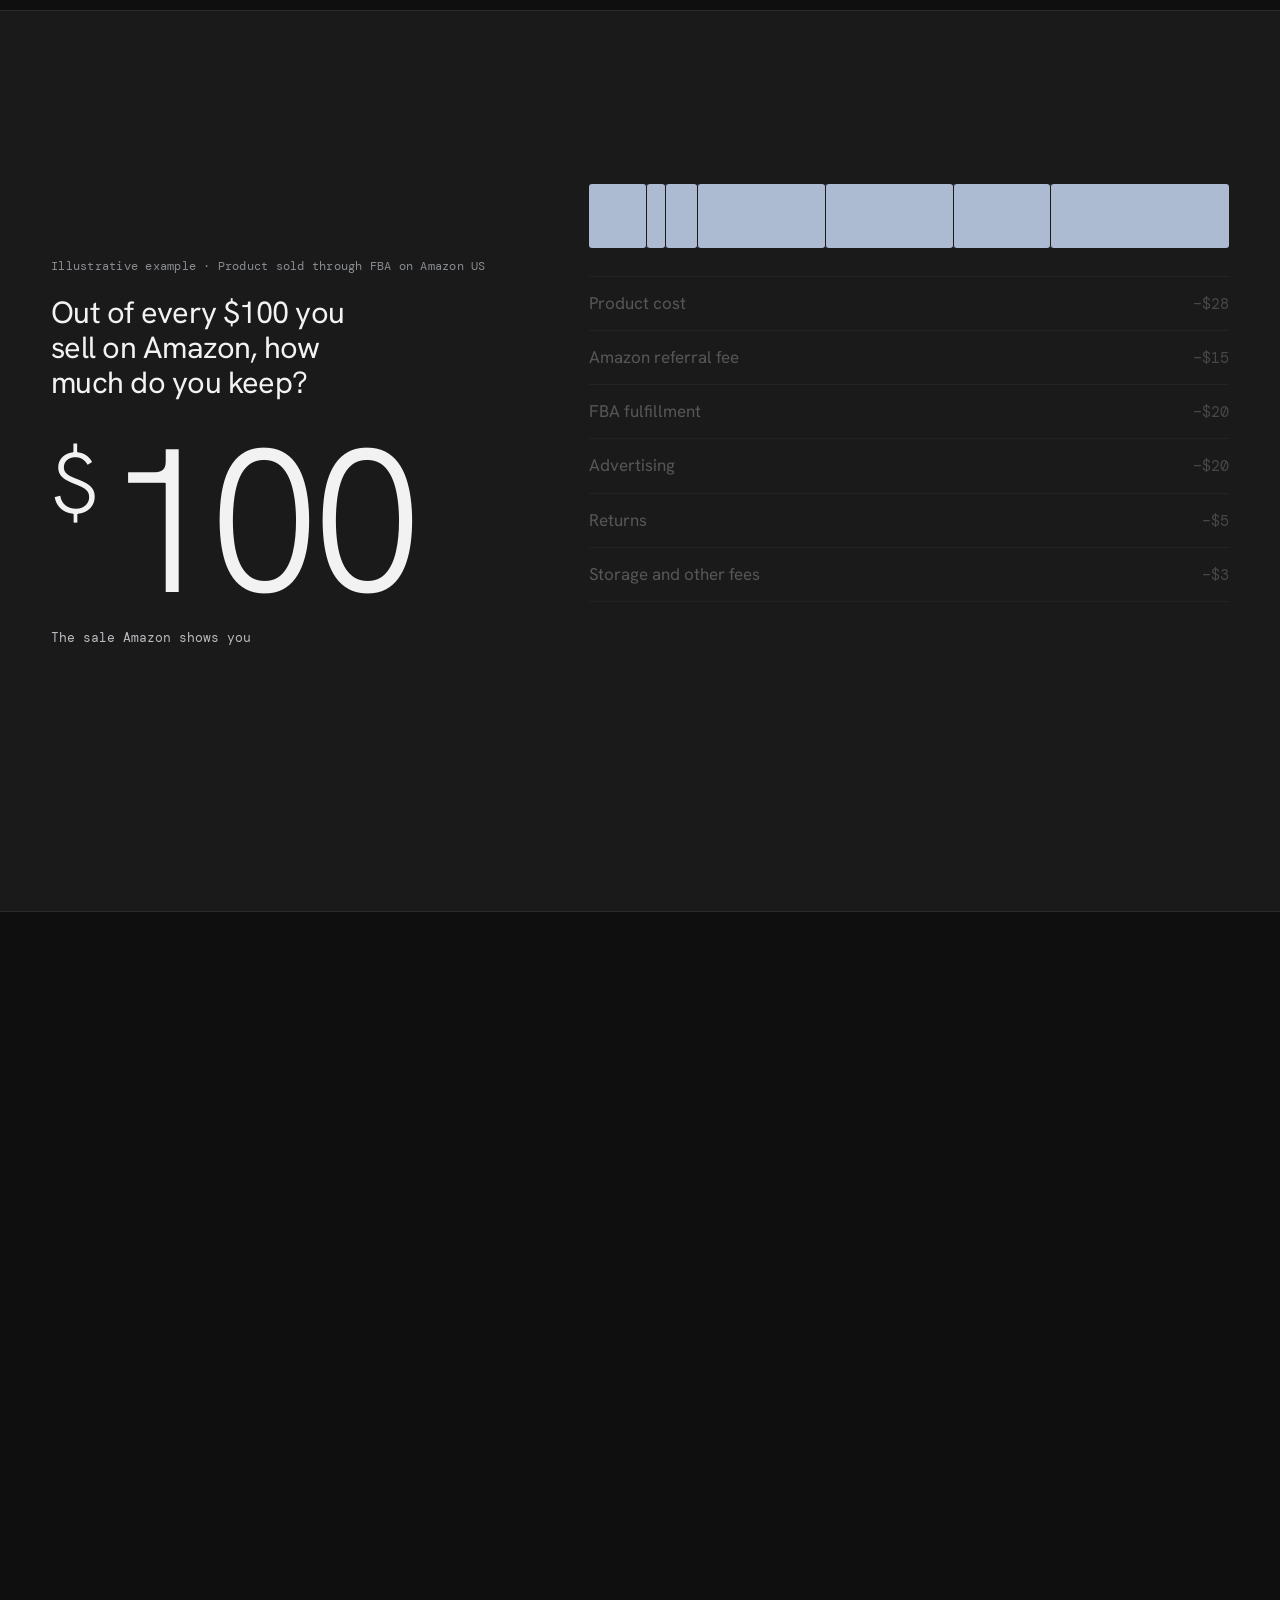
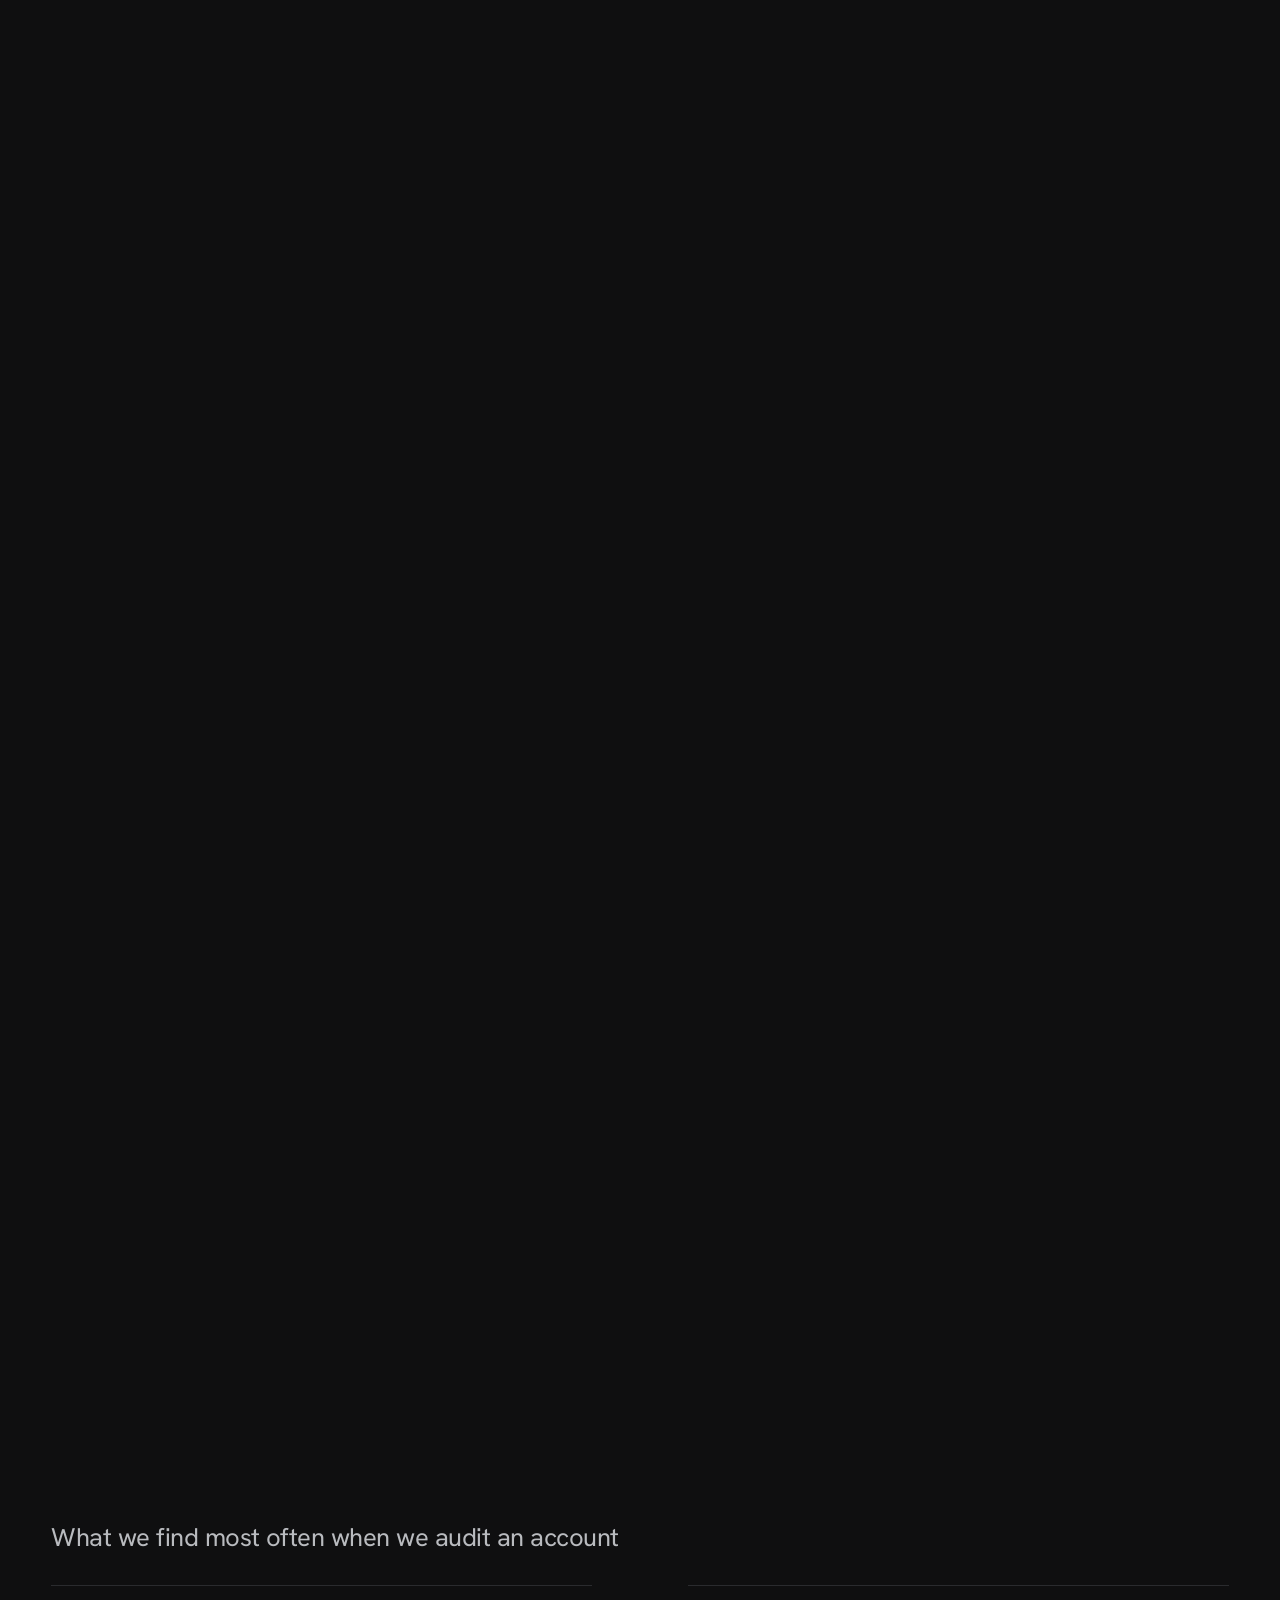
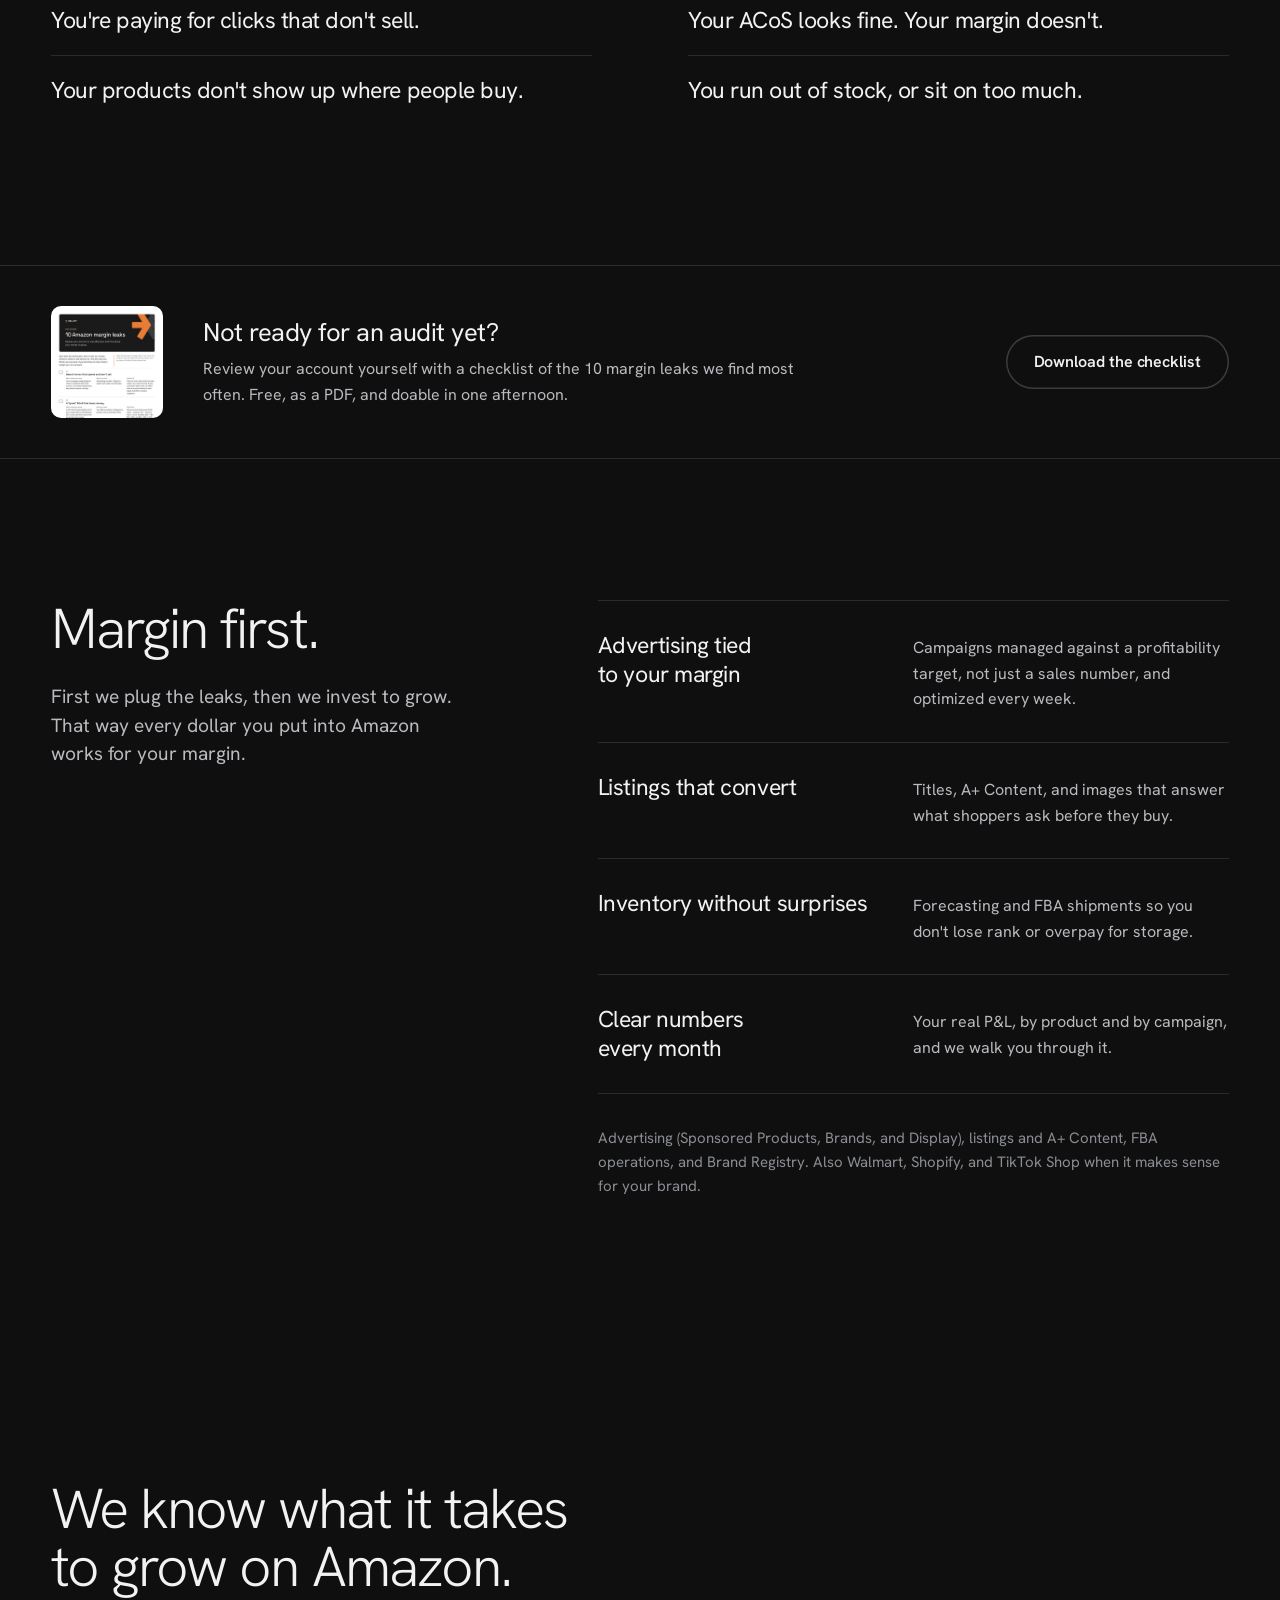
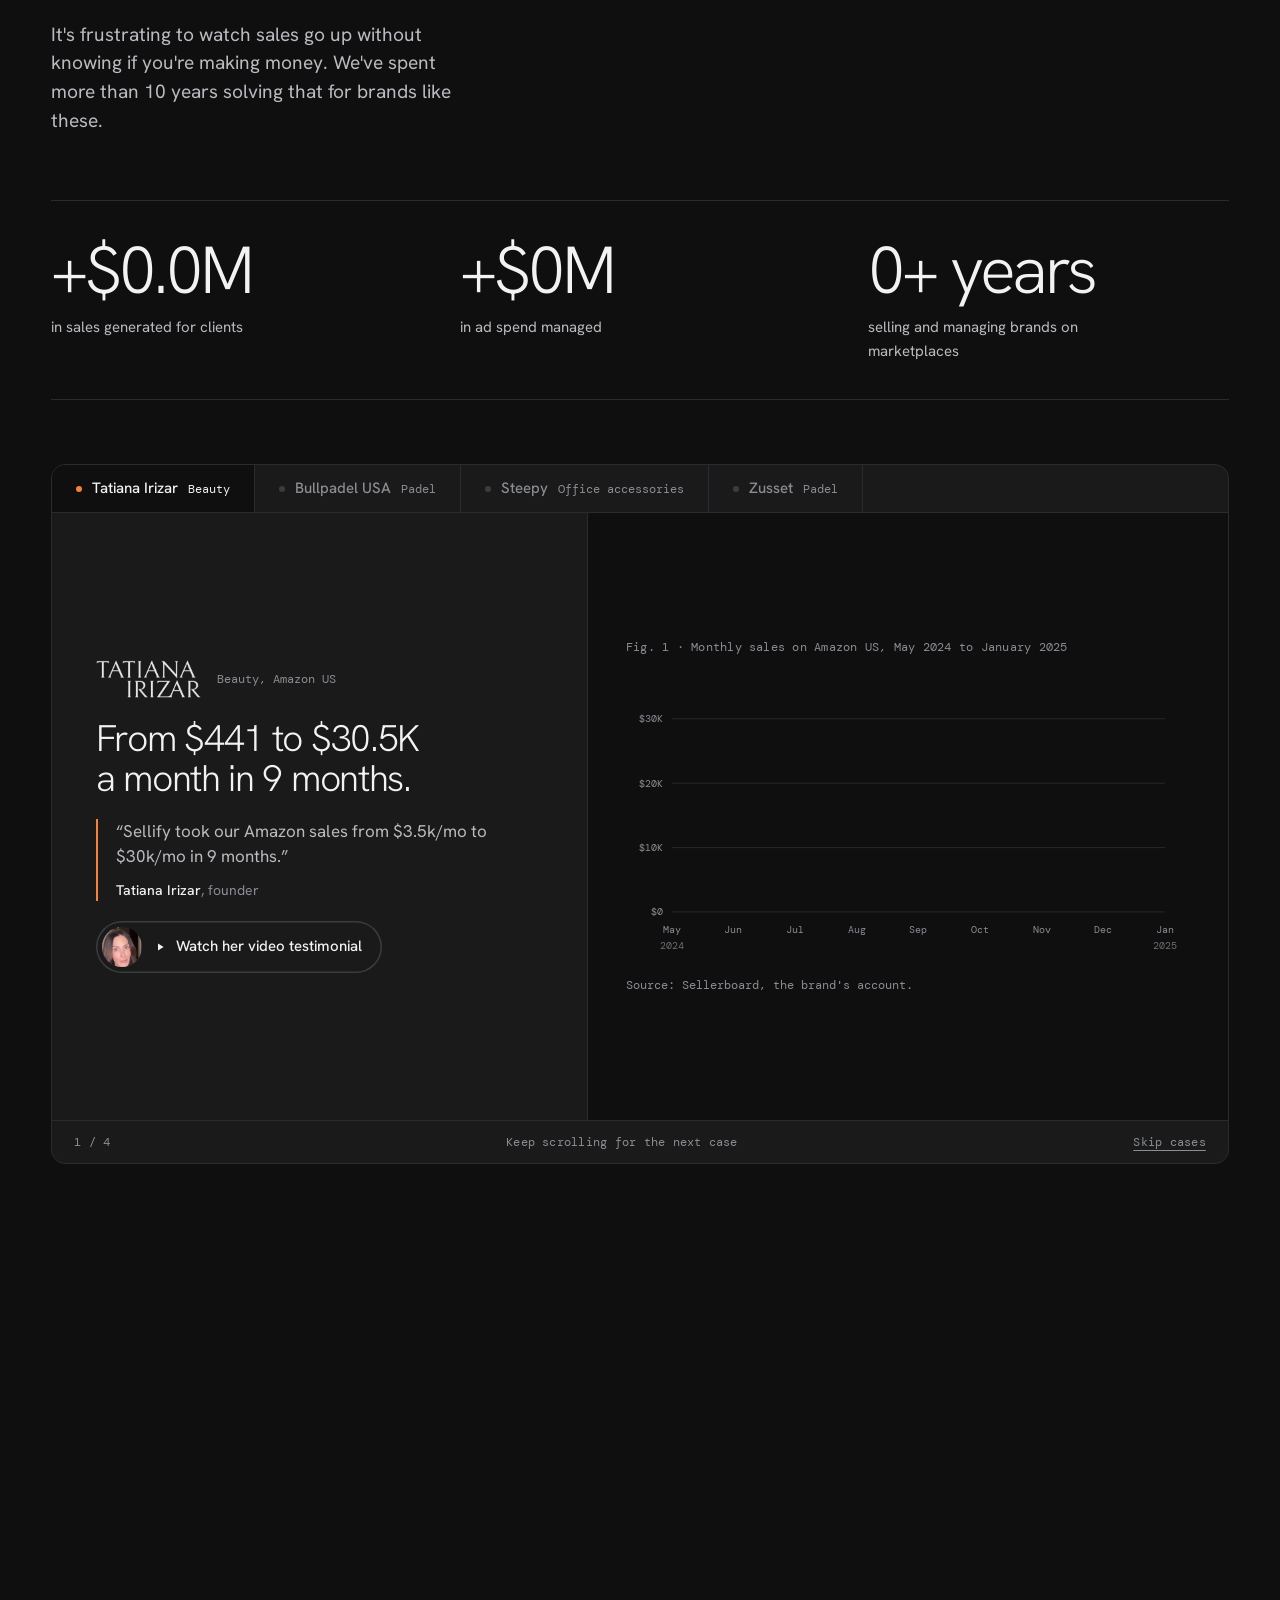
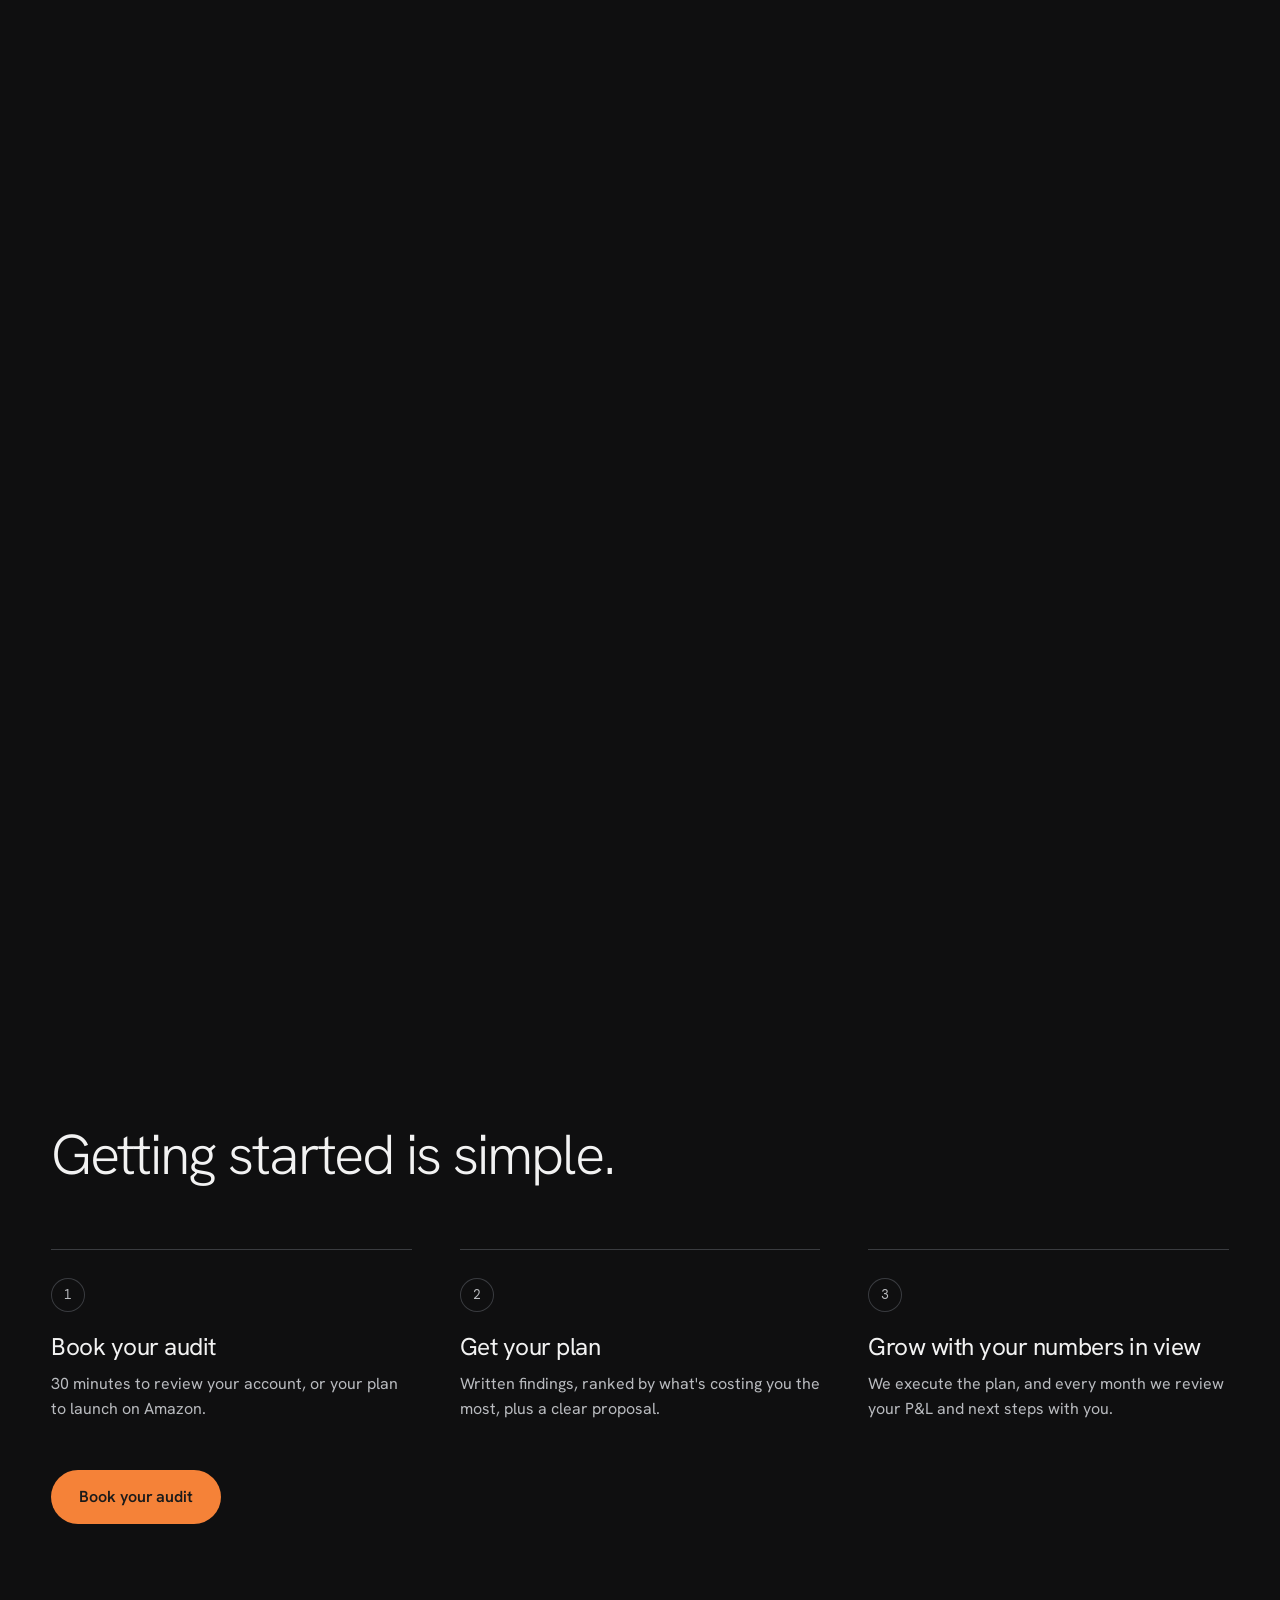
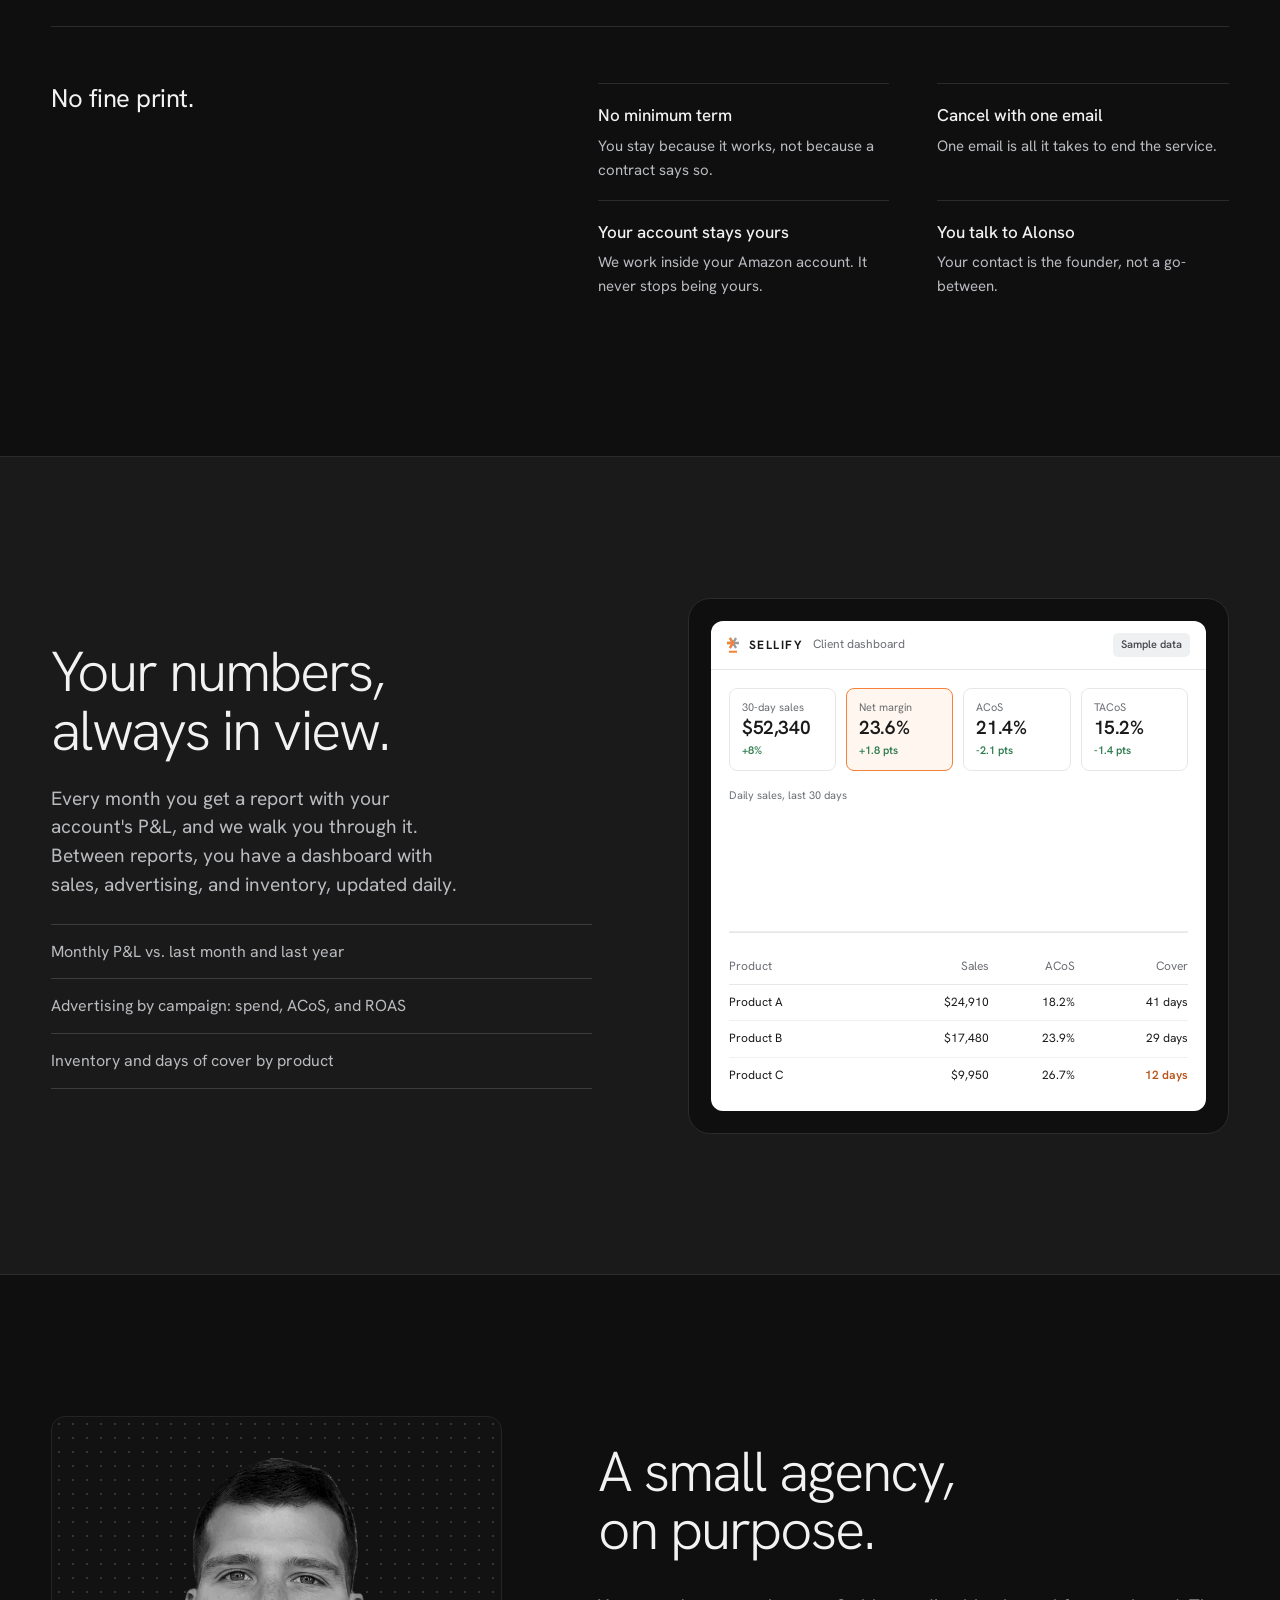
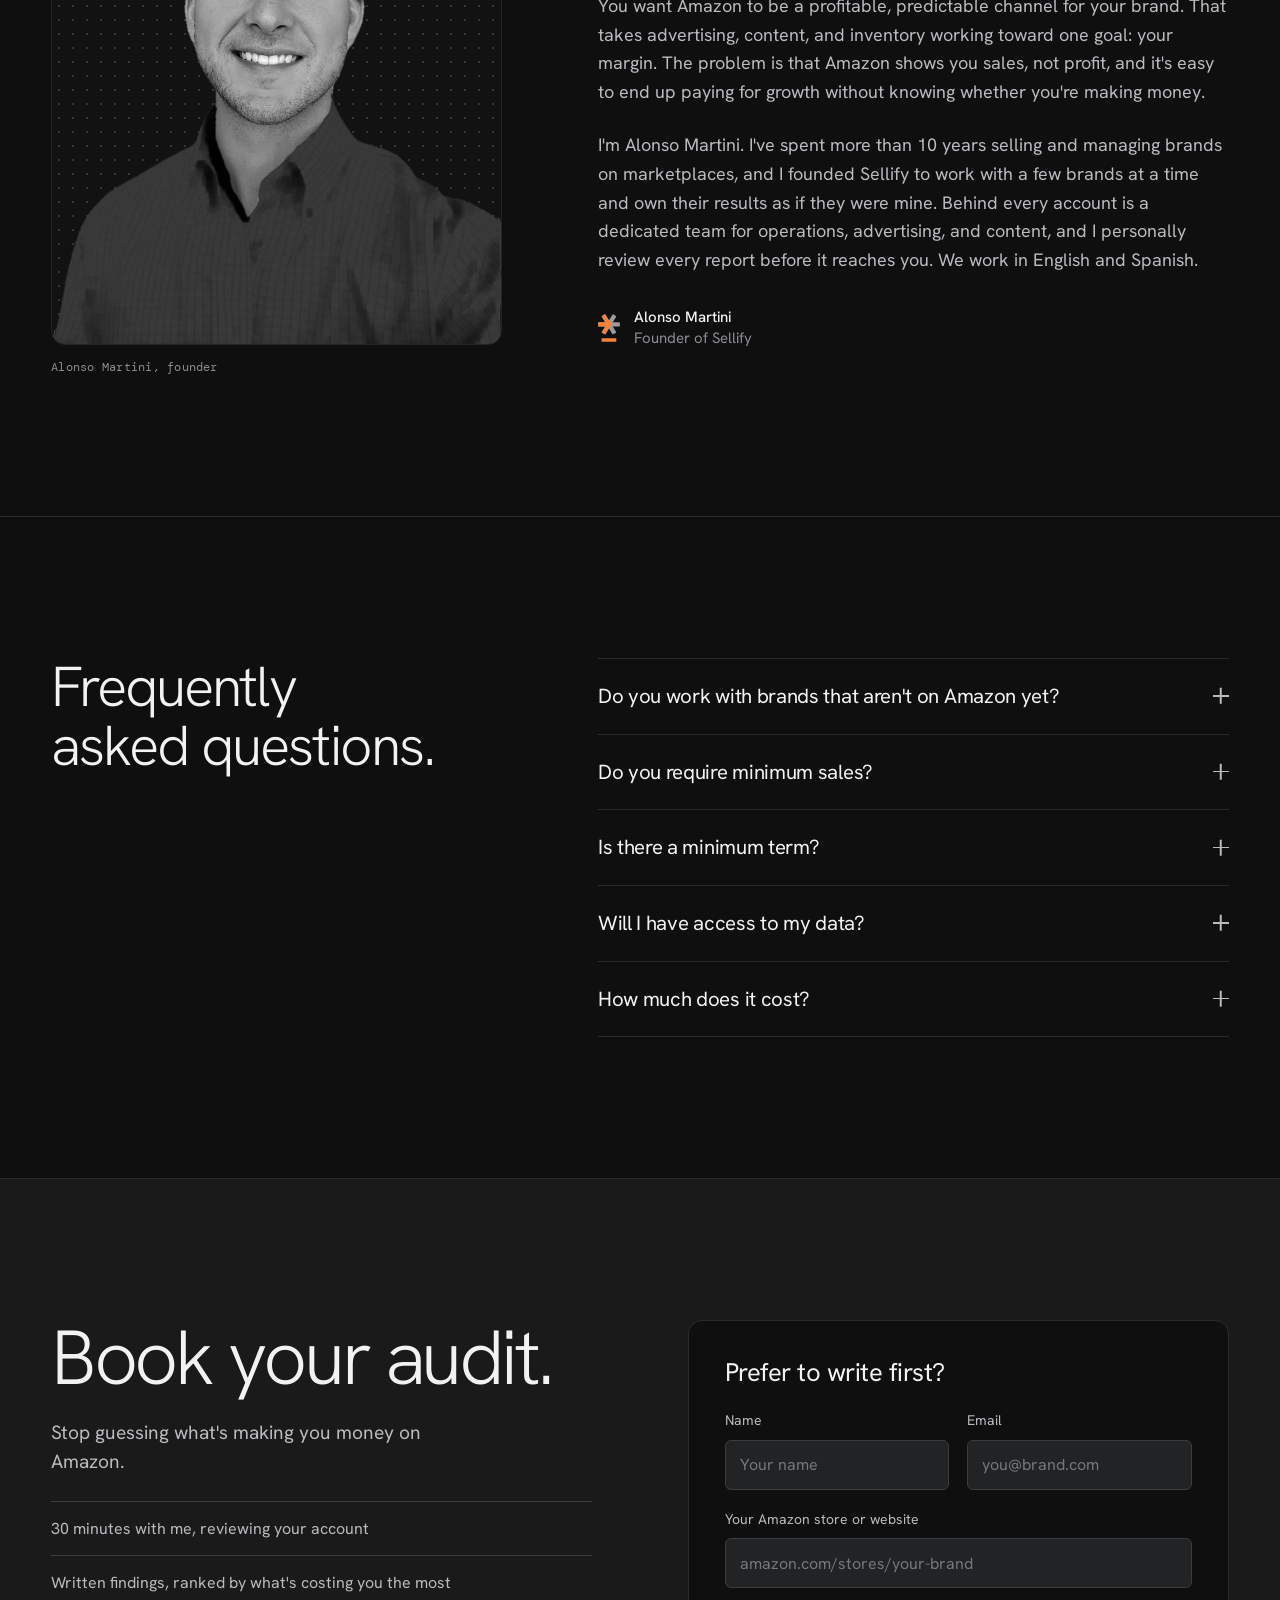
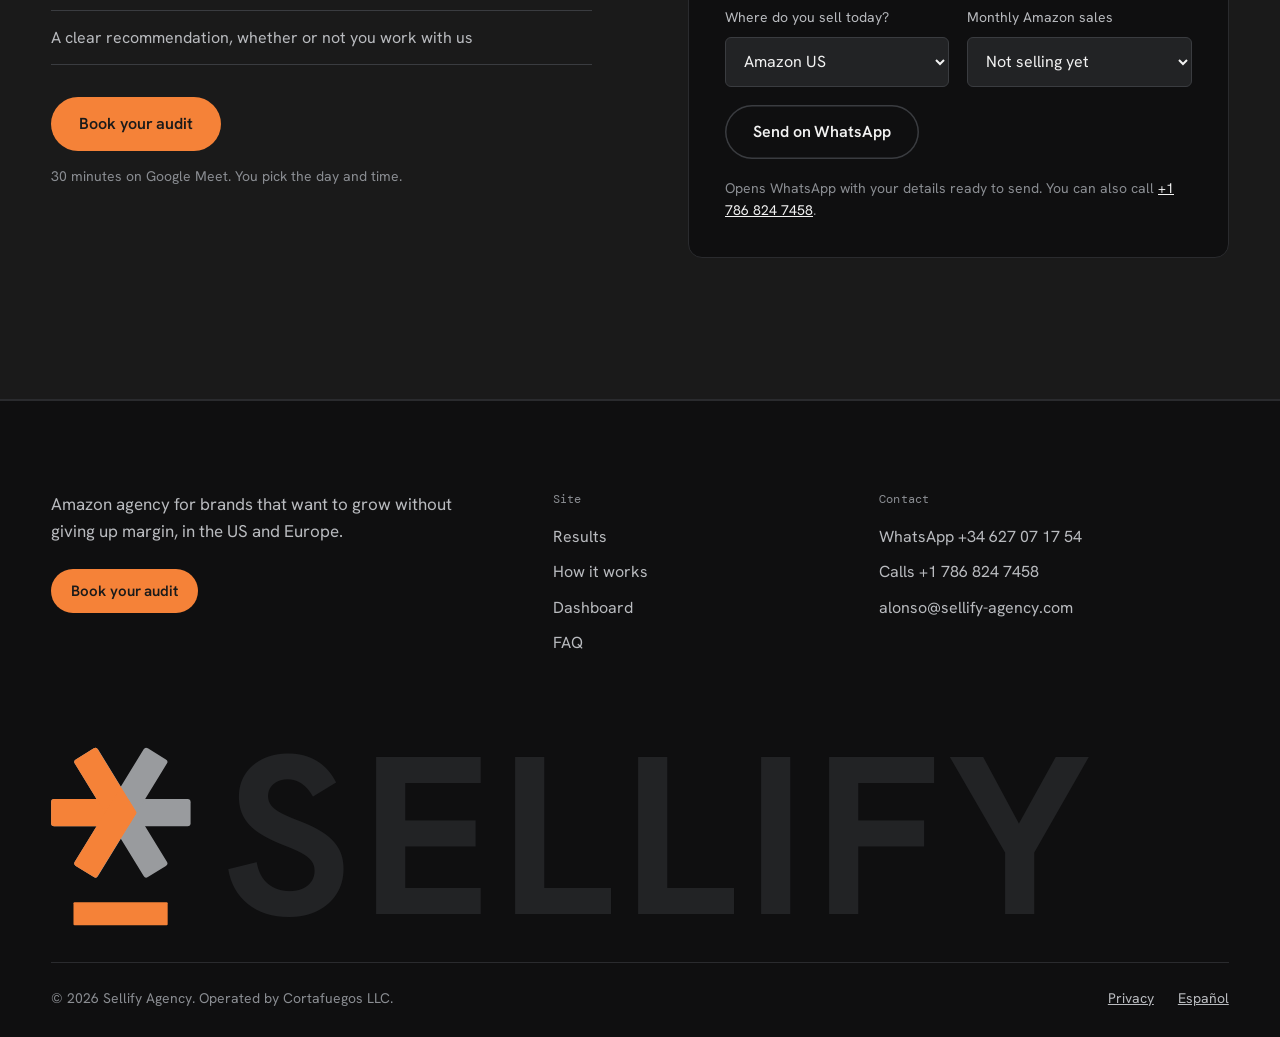
==== commit fd7df479: "Preview: foto del fundador con la camisa en negro Misma foto y misma prenda: solo cambia el tono de " ====
--- a/en/index.html
+++ b/en/index.html
@@ -320,7 +320,7 @@
 <section id="founder" class="sec">
   <div class="wrap founder">
     <figure class="founder__photo">
-      <img src="/assets/alonso.webp" width="821" height="889" alt="Alonso Martini, founder of Sellify" loading="lazy">
+      <img src="/assets/alonso-camisa-negra.webp" width="821" height="889" alt="Alonso Martini, founder of Sellify" loading="lazy">
       <figcaption class="cap">Alonso Martini, founder</figcaption>
     </figure>
     <div class="founder__copy">
